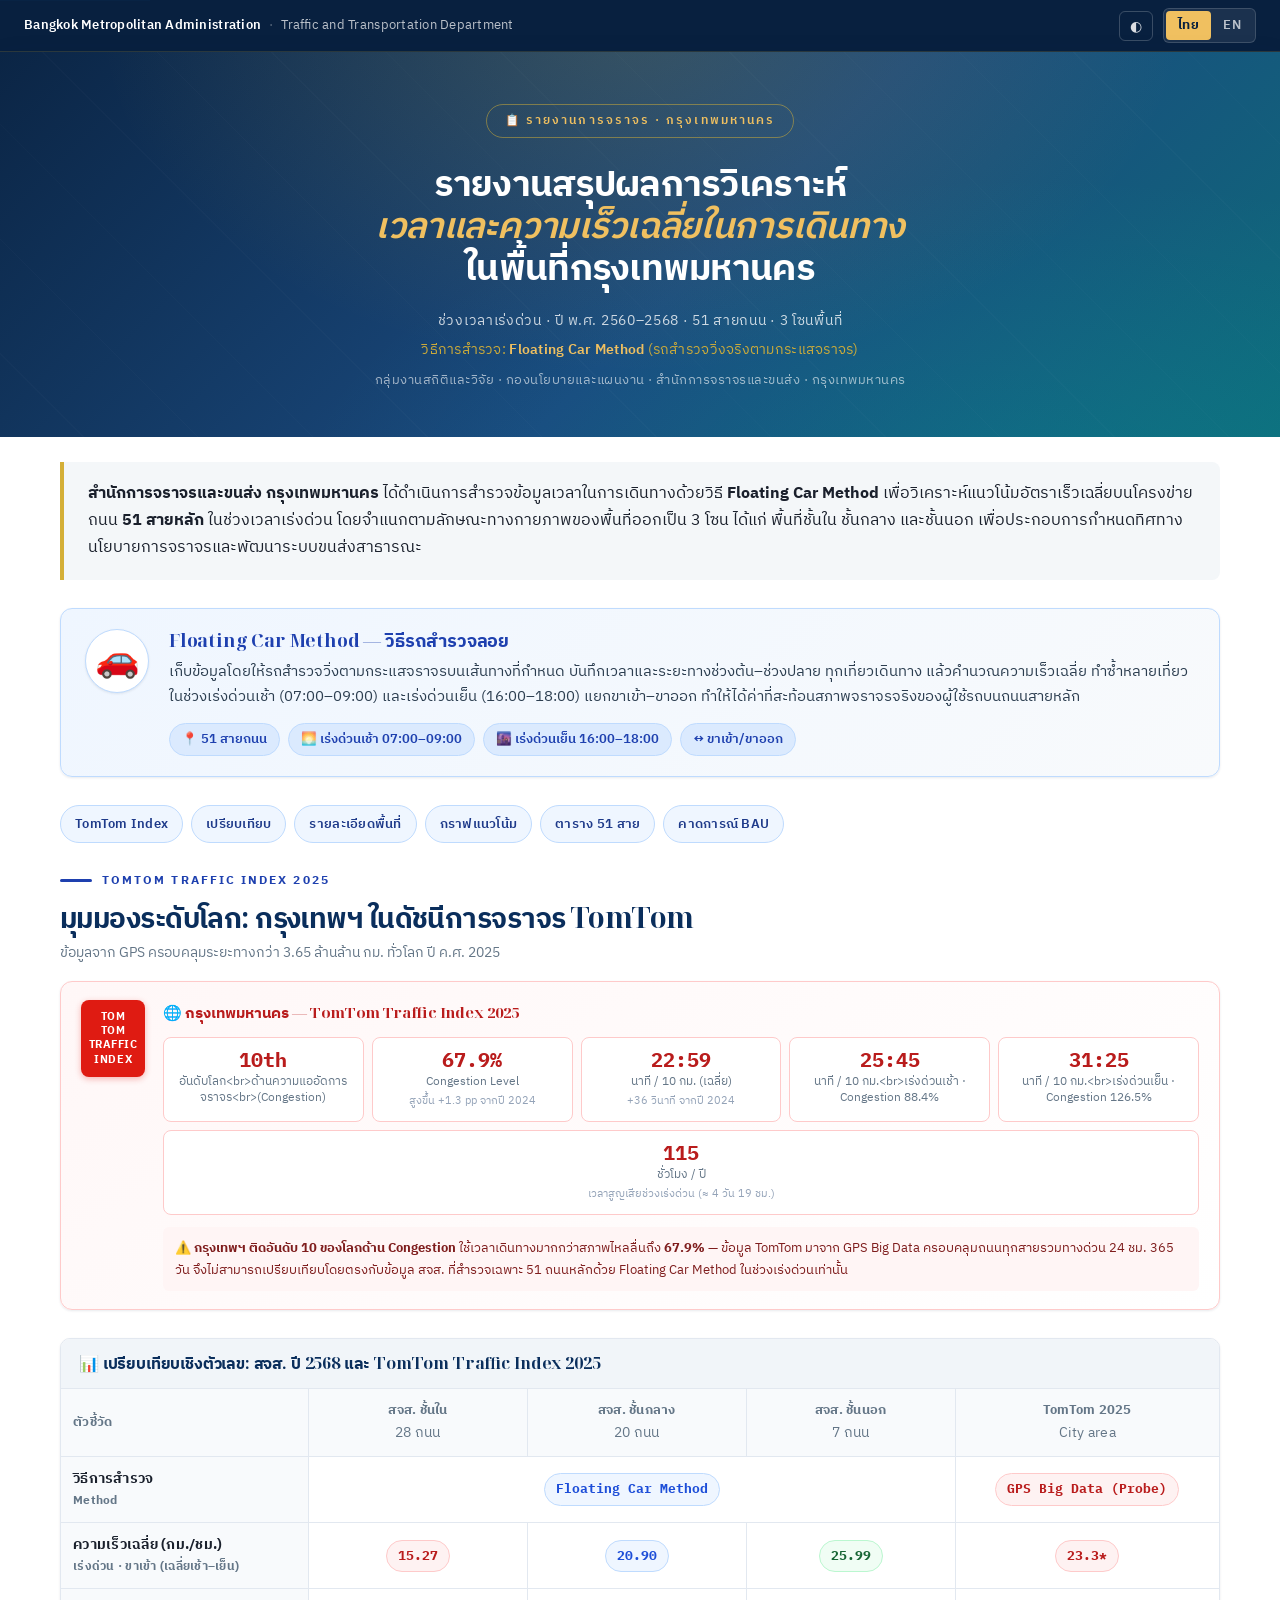
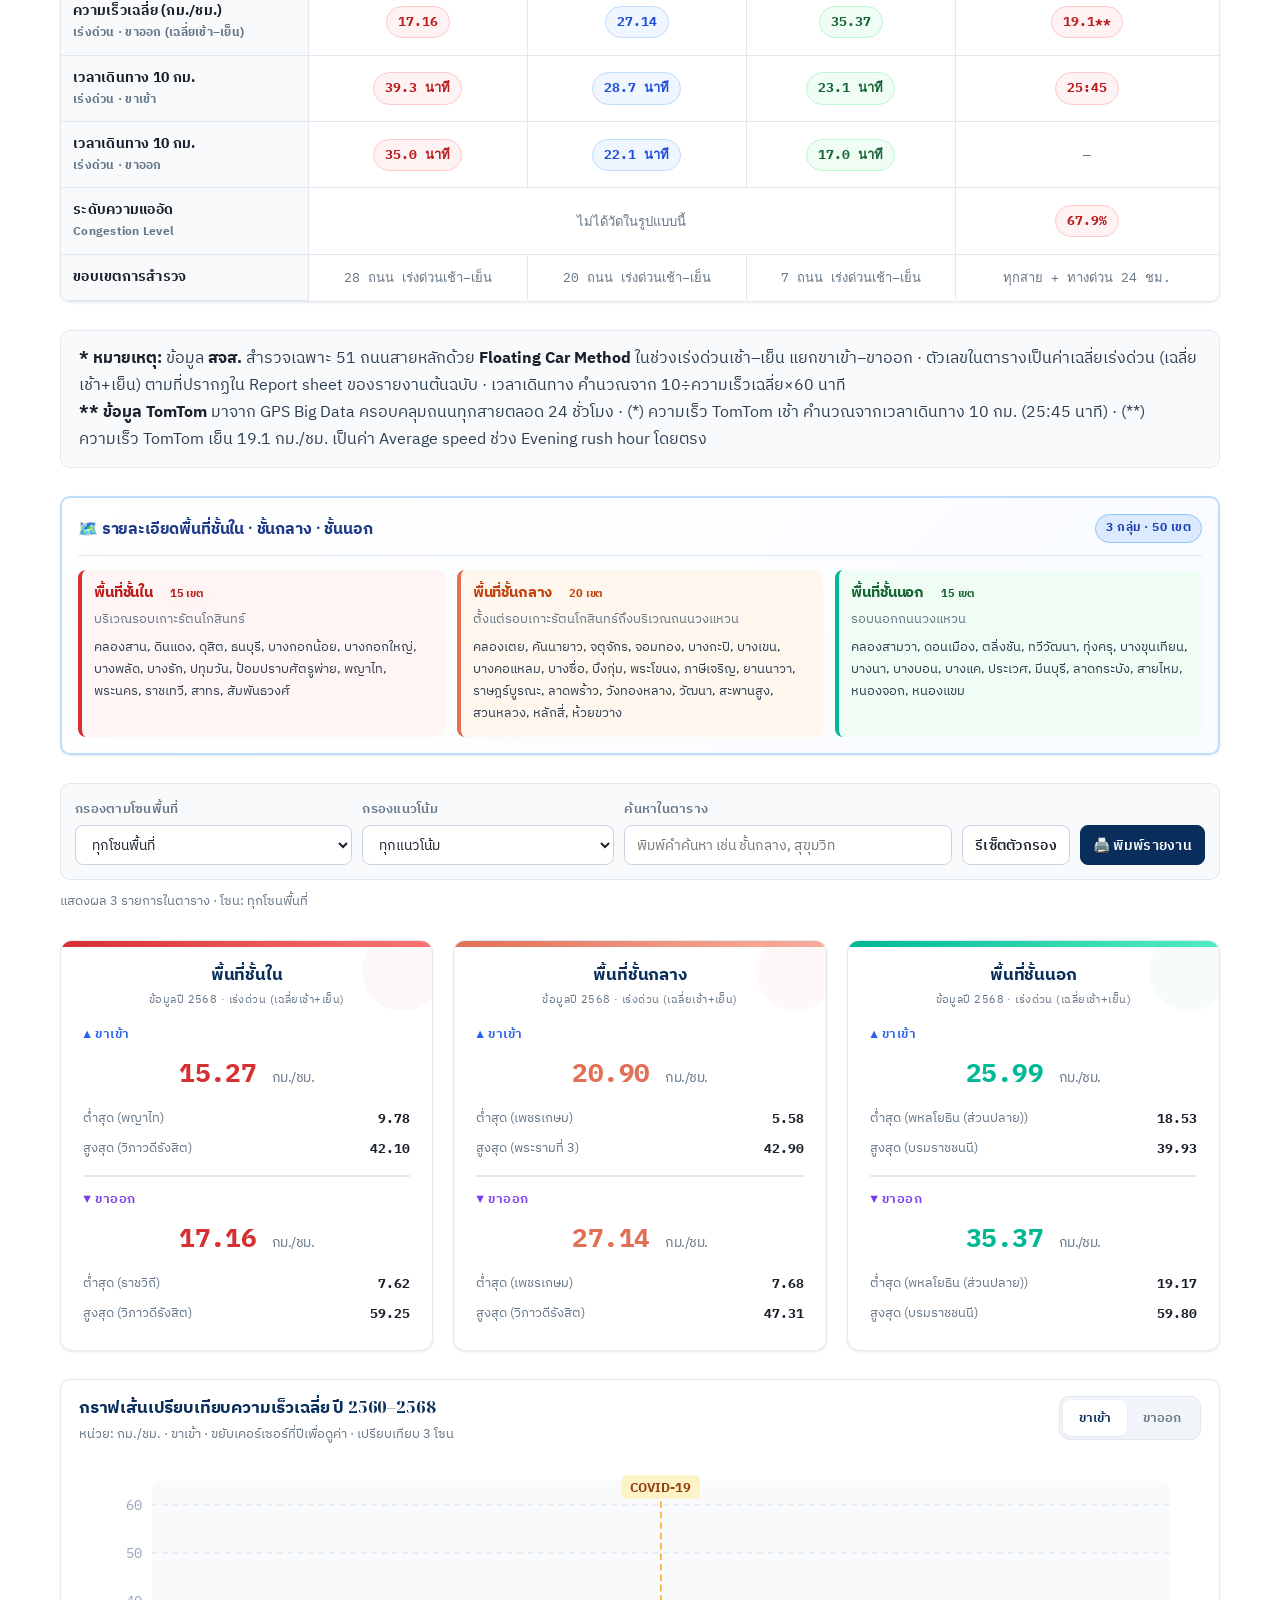
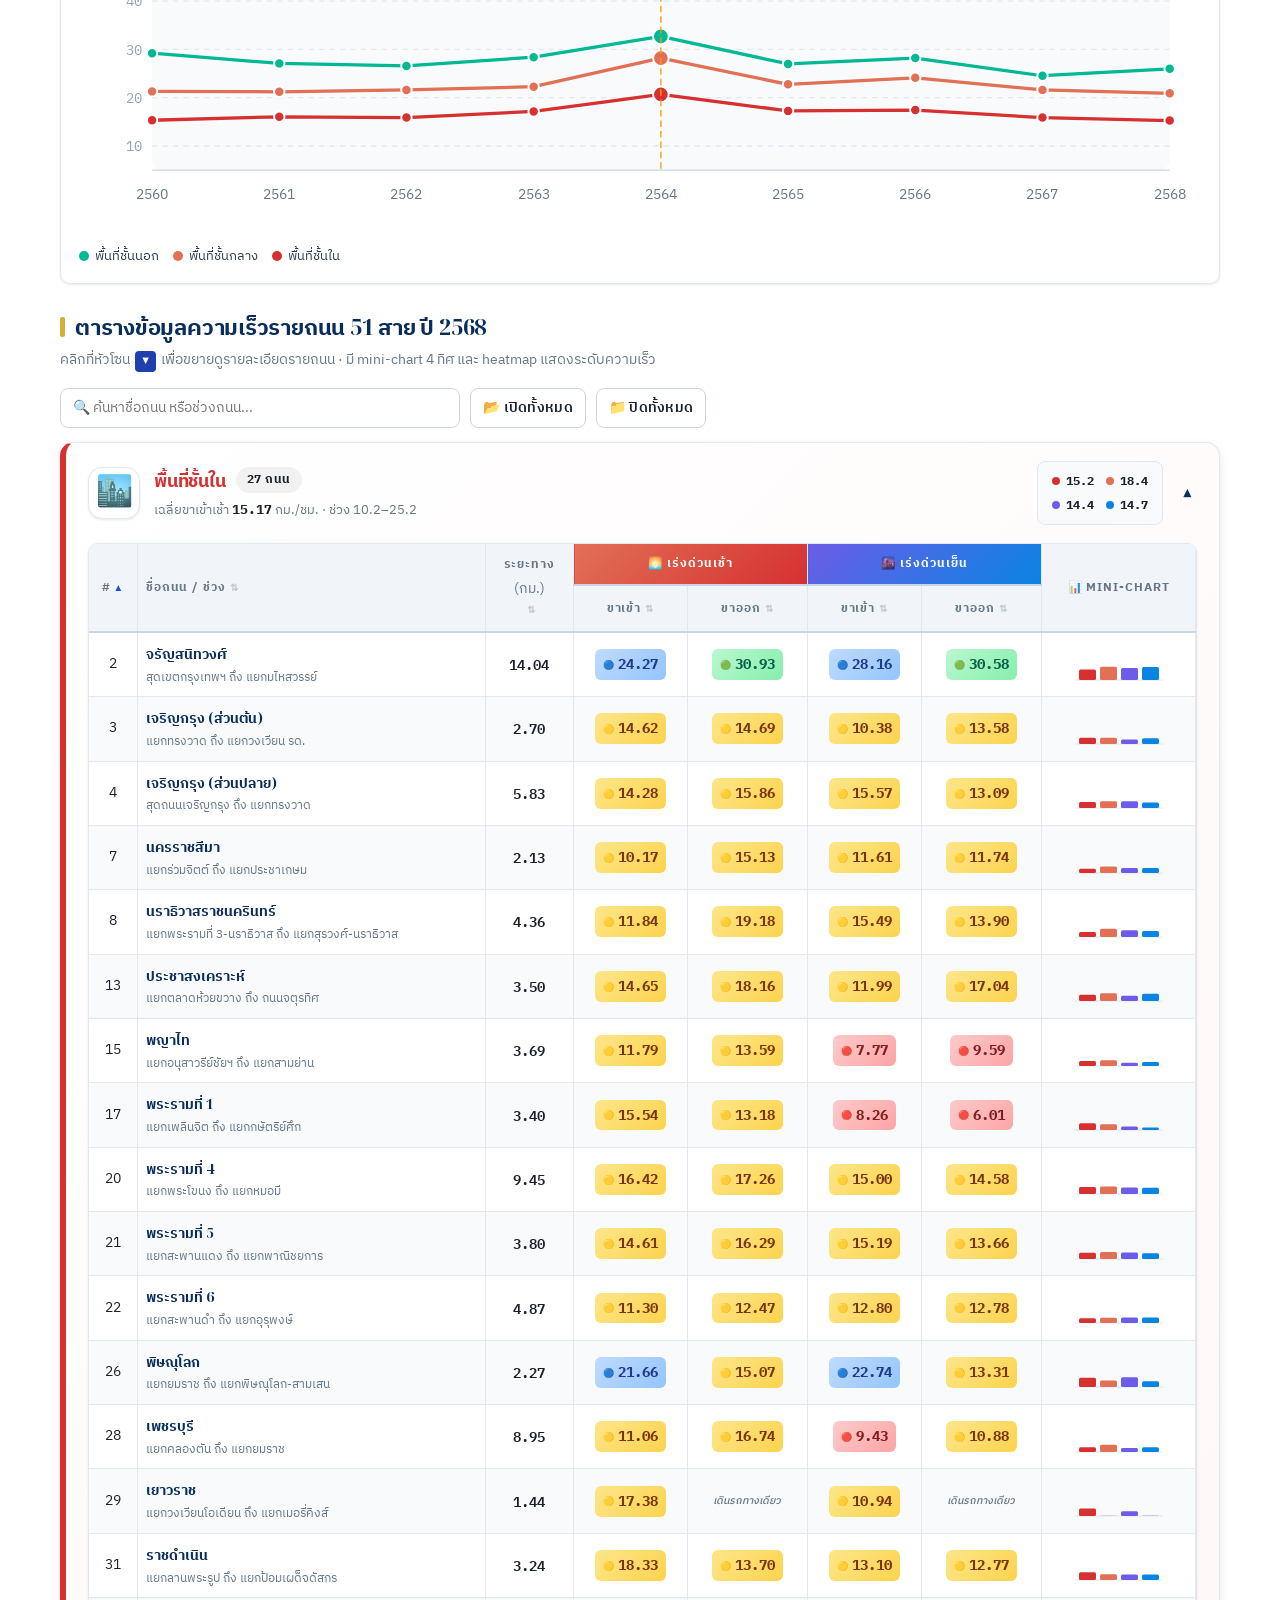
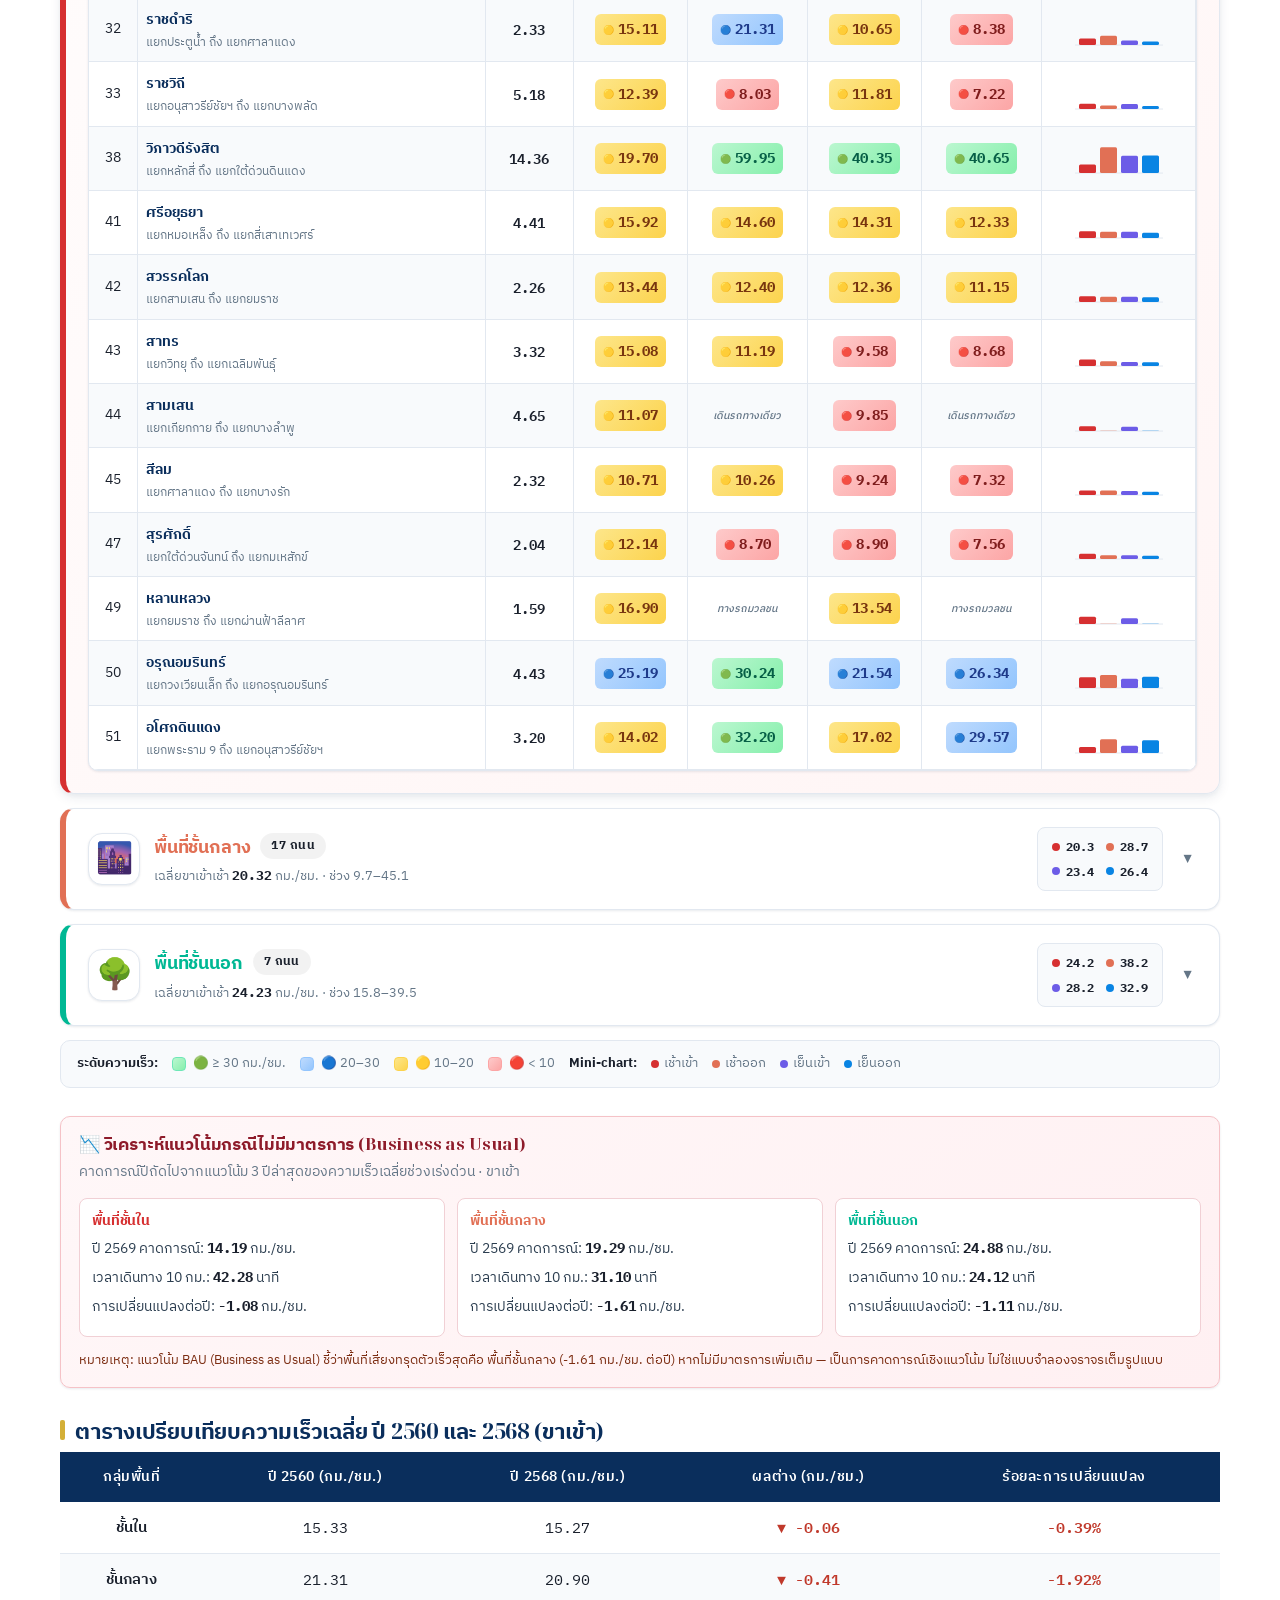
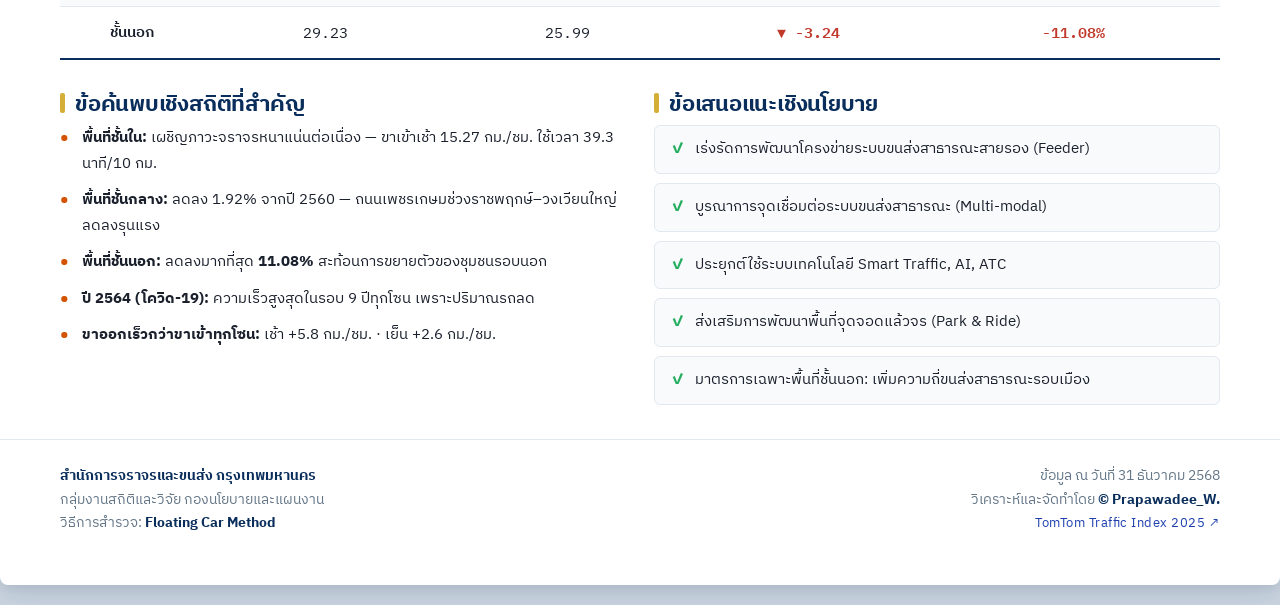
==== index.html @ 0a9192e4 "Update index.html" ====
<!DOCTYPE html>
<html lang="th" data-lang="th">
<head>
<meta charset="UTF-8">
<meta name="viewport" content="width=device-width, initial-scale=1.0, viewport-fit=cover">
<meta name="color-scheme" content="light">
<meta name="theme-color" content="#0A2E5C">

<!-- ════════════════ SEO Meta ════════════════ -->
<title>BMA Travel Time Dashboard 2017–2025 · Bangkok Floating Car Method | รายงานความเร็วเฉลี่ย กทม.</title>
<meta name="description" content="Bangkok Travel Time & Average Speed Dashboard 2017–2025 — 51 main roads, Floating Car Method survey by Traffic and Transportation Department, BMA. Compared with TomTom Traffic Index 2025.">
<meta name="keywords" content="Bangkok traffic, BMA, travel time, floating car method, TomTom Traffic Index, Bangkok Metropolitan Administration, urban transport, อัตราเร็วเฉลี่ย, สำนักการจราจรและขนส่ง, กรุงเทพมหานคร">
<meta name="author" content="Prapawadee W., Statistics and Research Group, Policy and Planning Division, Traffic and Transportation Department, Bangkok Metropolitan Administration">

<!-- Open Graph -->
<meta property="og:type" content="website">
<meta property="og:locale" content="th_TH">
<meta property="og:locale:alternate" content="en_US">
<meta property="og:title" content="Bangkok Travel Time Dashboard 2017–2025 — BMA Floating Car Survey">
<meta property="og:description" content="Annual average travel speed analysis on 51 main roads in Bangkok, surveyed by the Traffic and Transportation Department (BMA) using Floating Car Method, 2017–2025.">
<meta property="og:url" content="https://bma-statistics-pw.github.io/BMA-travel-time-dashboard-TH/">
<meta property="og:site_name" content="BMA Traffic Statistics">

<!-- Twitter Card -->
<meta name="twitter:card" content="summary_large_image">
<meta name="twitter:title" content="Bangkok Travel Time Dashboard 2017–2025">
<meta name="twitter:description" content="51 main roads · Floating Car Method · Compared with TomTom Traffic Index 2025">

<!-- Canonical & hreflang -->
<link rel="canonical" href="https://bma-statistics-pw.github.io/BMA-travel-time-dashboard-TH/">
<link rel="alternate" hreflang="th" href="https://bma-statistics-pw.github.io/BMA-travel-time-dashboard-TH/?lang=th">
<link rel="alternate" hreflang="en" href="https://bma-statistics-pw.github.io/BMA-travel-time-dashboard-TH/?lang=en">
<link rel="alternate" hreflang="x-default" href="https://bma-statistics-pw.github.io/BMA-travel-time-dashboard-TH/">

<!-- ════════════════ Fonts ════════════════ -->
<link rel="preconnect" href="https://fonts.googleapis.com">
<link rel="preconnect" href="https://fonts.gstatic.com" crossorigin>
<!-- Editorial: Noto Serif Display for headlines, IBM Plex Sans Thai for body, IBM Plex Mono for numbers -->
<link href="https://fonts.googleapis.com/css2?family=Noto+Serif+Display:ital,wght@0,400;0,600;0,700;0,800;0,900;1,400;1,700&family=IBM+Plex+Sans+Thai:wght@300;400;500;600;700&family=IBM+Plex+Mono:wght@400;500;600;700&family=Sarabun:wght@300;400;500;600;700;800&display=swap" rel="stylesheet">
<link rel="stylesheet" href="assets/styles.css">

<!-- ════════════════ Schema.org JSON-LD ════════════════ -->
<script type="application/ld+json">
{
  "@context": "https://schema.org",
  "@graph": [
    {
      "@type": "Dataset",
      "name": "Bangkok Travel Time and Average Speed Dataset (2017–2025)",
      "alternateName": "ชุดข้อมูลเวลาและอัตราเร็วเฉลี่ยในการเดินทาง กรุงเทพมหานคร 2560–2568",
      "description": "Annual average travel speed survey on 51 main roads in Bangkok, classified into inner / middle / outer urban zones, during morning (07:00–09:00) and evening (16:00–18:00) rush hours, inbound and outbound. Surveyed by Floating Car Method.",
      "url": "https://bma-statistics-pw.github.io/BMA-travel-time-dashboard-TH/",
      "keywords": "traffic, travel time, average speed, Floating Car Method, Bangkok, urban transport",
      "creator": {
        "@type": "GovernmentOrganization",
        "name": "Traffic and Transportation Department, Bangkok Metropolitan Administration",
        "alternateName": "สำนักการจราจรและขนส่ง กรุงเทพมหานคร",
        "department": {
          "@type": "Organization",
          "name": "Statistics and Research Group, Policy and Planning Division"
        }
      },
      "spatialCoverage": {
        "@type": "Place",
        "name": "Bangkok, Thailand",
        "geo": { "@type": "GeoCoordinates", "latitude": 13.7563, "longitude": 100.5018 }
      },
      "temporalCoverage": "2017/2025",
      "variableMeasured": [
        { "@type": "PropertyValue", "name": "Average speed", "unitText": "km/h" },
        { "@type": "PropertyValue", "name": "Travel time", "unitText": "min/10 km" }
      ],
      "measurementTechnique": "Floating Car Method",
      "license": "https://creativecommons.org/licenses/by/4.0/"
    },
    {
      "@type": "WebSite",
      "name": "BMA Travel Time Dashboard",
      "url": "https://bma-statistics-pw.github.io/BMA-travel-time-dashboard-TH/",
      "inLanguage": ["th-TH", "en-US"],
      "publisher": {
        "@type": "GovernmentOrganization",
        "name": "Bangkok Metropolitan Administration"
      }
    }
  ]
}
</script>
</head>
<body>

<!-- Skip link for keyboard / screen readers -->
<a href="#main" class="skip-link" data-i18n="skip">ข้ามไปยังเนื้อหาหลัก</a>

<!-- ════════════════ Top utility bar ════════════════ -->
<div class="utility-bar" role="banner">
  <div class="utility-inner">
    <div class="utility-left">
      <span class="util-org" data-i18n="utilOrg">Bangkok Metropolitan Administration</span>
      <span class="util-sep">·</span>
      <span class="util-dept" data-i18n="utilDept">Traffic and Transportation Department</span>
    </div>
    <div class="utility-right">
      <button id="themeToggle" class="util-btn" type="button" aria-label="Toggle dark mode" title="สลับโหมด">
        <span class="theme-icon">◐</span>
      </button>
      <div class="lang-toggle" role="group" aria-label="Language switcher">
        <button class="lang-btn active" data-lang="th" type="button" aria-pressed="true">ไทย</button>
        <button class="lang-btn" data-lang="en" type="button" aria-pressed="false">EN</button>
      </div>
    </div>
  </div>
</div>

<div class="a4-canvas">

<!-- ════════════════ HERO HEADER ════════════════ -->
<header class="report-hero" role="banner">
  <div class="hero-eyebrow" data-i18n="heroEyebrow">📋 รายงานการจราจร · กรุงเทพมหานคร</div>
  <h1 class="hero-title">
    <span class="hero-line-1" data-i18n="heroTitle1">รายงานสรุปผลการวิเคราะห์</span>
    <span class="hero-line-2 hl" data-i18n="heroTitle2">เวลาและความเร็วเฉลี่ยในการเดินทาง</span>
    <span class="hero-line-3" data-i18n="heroTitle3">ในพื้นที่กรุงเทพมหานคร</span>
  </h1>
  <p class="hero-meta" data-i18n="heroMeta">ช่วงเวลาเร่งด่วน · ปี พ.ศ. 2560–2568 · 51 สายถนน · 3 โซนพื้นที่</p>
  <p class="hero-method" data-i18n-html="heroMethod">วิธีการสำรวจ: <strong>Floating Car Method</strong> (รถสำรวจวิ่งจริงตามกระแสจราจร)</p>
  <p class="hero-org" data-i18n="heroOrg">กลุ่มงานสถิติและวิจัย · กองนโยบายและแผนงาน · สำนักการจราจรและขนส่ง · กรุงเทพมหานคร</p>
</header>

<main id="main" class="a4-body" tabindex="-1">

<!-- ════════════════ INTRO ════════════════ -->
<section class="intro-box reveal" aria-labelledby="introHead">
  <h2 id="introHead" class="sr-only" data-i18n="introHead">บทนำ</h2>
  <p data-i18n-html="introText"><strong>สำนักการจราจรและขนส่ง กรุงเทพมหานคร</strong> ได้ดำเนินการสำรวจข้อมูลเวลาในการเดินทางด้วยวิธี <strong>Floating Car Method</strong>
  เพื่อวิเคราะห์แนวโน้มอัตราเร็วเฉลี่ยบนโครงข่ายถนน <strong>51 สายหลัก</strong> ในช่วงเวลาเร่งด่วน
  โดยจำแนกตามลักษณะทางกายภาพของพื้นที่ออกเป็น 3 โซน ได้แก่ พื้นที่ชั้นใน ชั้นกลาง และชั้นนอก
  เพื่อประกอบการกำหนดทิศทางนโยบายการจราจรและพัฒนาระบบขนส่งสาธารณะ</p>
</section>

<!-- ════════════════ Method Card ════════════════ -->
<section class="method-card reveal" aria-labelledby="methodHead">
  <div class="method-icon" aria-hidden="true">🚗</div>
  <div class="method-body">
    <h2 id="methodHead" class="method-title" data-i18n="methodTitle">Floating Car Method</h2>
    <p class="method-desc" data-i18n="methodDesc">สำรวจข้อมูลโดยให้รถสำรวจวิ่งตามกระแสจราจรบนเส้นทางที่กำหนด บันทึกเวลาและระยะทางช่วงต้น–ช่วงปลาย ทุกเที่ยวเดินทาง แล้วคำนวณอัตราเร็วเฉลี่ยในการเดินทาง ในช่วงเร่งด่วนเช้า (07:00–09:00) และเร่งด่วนเย็น (16:00–18:00) แยกขาเข้า–ขาออก ทำให้ได้ค่าที่สะท้อนสภาพจราจรจริงของผู้ใช้รถบนถนนสายหลัก</p>
    <div class="method-meta">
      <span class="method-pill" data-i18n="mp1">📍 51 สายถนน</span>
      <span class="method-pill" data-i18n="mp2">🌅 เร่งด่วนเช้า 07:00–09:00</span>
      <span class="method-pill" data-i18n="mp3">🌆 เร่งด่วนเย็น 16:00–18:00</span>
      <span class="method-pill" data-i18n="mp4">↔️ ขาเข้า/ขาออก</span>
    </div>
  </div>
</section>

<!-- ════════════════ Quick Nav ════════════════ -->
<nav class="std-nav" aria-label="Section quick links">
  <a href="#tomtom-index" data-i18n="navTomtom">TomTom Index</a>
  <a href="#compare-sjs-tomtom" data-i18n="navCompare">เปรียบเทียบ</a>
  <a href="#zone-details-card" data-i18n="navZones">รายละเอียดพื้นที่</a>
  <a href="#trend-line" data-i18n="navTrend">กราฟแนวโน้ม</a>
  <a href="#road-table-section" data-i18n="navTable">ตาราง 51 สาย</a>
  <a href="#scenario-bau" data-i18n="navBau">คาดการณ์ BAU</a>
</nav>

<!-- ════════════════ TomTom ════════════════ -->
<section id="tomtom-index" class="tomtom-section reveal" aria-labelledby="tomtomHead">
  <div class="section-eyebrow" data-i18n="tomtomEyebrow">TomTom Traffic Index 2025</div>
  <h2 class="section-heading" id="tomtomHead" data-i18n="tomtomHeading">มุมมองระดับโลก: กรุงเทพฯ ในดัชนีการจราจร TomTom</h2>
  <p class="section-sub" data-i18n="tomtomSub">ข้อมูลจาก GPS ครอบคลุมระยะทางกว่า 3.65 ล้านล้าน กม. ทั่วโลก ปี ค.ศ. 2025</p>
  <div class="tomtom-card">
    <div class="tomtom-brand" aria-hidden="true">TOM<br>TOM<br><span style="letter-spacing:0.04em">TRAFFIC</span><br>INDEX</div>
    <div class="tomtom-body">
      <div class="tomtom-city" data-i18n="tomtomCity">🌐 กรุงเทพมหานคร — TomTom Traffic Index 2025</div>
      <div class="tomtom-stats-grid">
        <div class="tomtom-stat"><div class="tomtom-value">10th</div><div class="tomtom-label" data-i18n="tt1l">อันดับโลก<br>ด้านความแออัดการจราจร<br>(Congestion)</div></div>
        <div class="tomtom-stat"><div class="tomtom-value">67.9%</div><div class="tomtom-label" data-i18n="tt2l">Congestion Level</div><div class="tomtom-sub-label" data-i18n="tt2s">สูงขึ้น +1.3 pp จากปี 2024</div></div>
        <div class="tomtom-stat"><div class="tomtom-value">22:59</div><div class="tomtom-label" data-i18n="tt3l">นาที / 10 กม. (เฉลี่ย)</div><div class="tomtom-sub-label" data-i18n="tt3s">+36 วินาที จากปี 2024</div></div>
        <div class="tomtom-stat"><div class="tomtom-value">25:45</div><div class="tomtom-label" data-i18n="tt4l">นาที / 10 กม.<br>เร่งด่วนเช้า · Congestion 88.4%</div></div>
        <div class="tomtom-stat"><div class="tomtom-value">31:25</div><div class="tomtom-label" data-i18n="tt5l">นาที / 10 กม.<br>เร่งด่วนเย็น · Congestion 126.5%</div></div>
      </div>
      <div class="tomtom-stats-row2">
        <div class="tomtom-stat"><div class="tomtom-value">115</div><div class="tomtom-label" data-i18n="tt6l">ชั่วโมง / ปี</div><div class="tomtom-sub-label" data-i18n="tt6s">เวลาสูญเสียช่วงเร่งด่วน (≈ 4 วัน 19 ชม.)</div></div>
      </div>
      <p class="tomtom-note" data-i18n-html="tomtomNote">⚠️ <strong>กรุงเทพฯ ติดอันดับ 10 ของโลกด้าน Congestion</strong> ใช้เวลาเดินทางมากกว่าสภาพไหลลื่นถึง <strong>67.9%</strong> — ข้อมูล TomTom มาจาก GPS Big Data ครอบคลุมถนนทุกสายรวมทางด่วน 24 ชม. 365 วัน จึงไม่สามารถเปรียบเทียบโดยตรงกับข้อมูล สจส. ที่สำรวจเฉพาะ 51 ถนนหลักด้วย Floating Car Method ในช่วงเร่งด่วนเท่านั้น</p>
    </div>
  </div>
</section>

<!-- ════════════════ Comparison Table ════════════════ -->
<section id="compare-sjs-tomtom" class="compare-card reveal" aria-labelledby="cmpHead">
  <h2 class="compare-title" id="cmpHead" data-i18n="cmpTitle">📊 เปรียบเทียบเชิงตัวเลข: สจส. ปี 2568 และ TomTom Traffic Index 2025</h2>
  <div class="ctable-wrap">
  <table class="compare-table">
    <caption class="sr-only" data-i18n="cmpCaption">เปรียบเทียบตัวเลขระหว่าง สจส. และ TomTom Traffic Index 2025</caption>
    <thead>
      <tr>
        <th scope="col" data-i18n="cmpThIndicator">ตัวชี้วัด</th>
        <th scope="col" data-i18n-html="cmpThInner">สจส. ชั้นใน<br><small>28 ถนน</small></th>
        <th scope="col" data-i18n-html="cmpThMiddle">สจส. ชั้นกลาง<br><small>20 ถนน</small></th>
        <th scope="col" data-i18n-html="cmpThOuter">สจส. ชั้นนอก<br><small>7 ถนน</small></th>
        <th scope="col" data-i18n-html="cmpThTomTom">TomTom 2025<br><small>City area</small></th>
      </tr>
    </thead>
    <tbody>
      <tr>
        <th scope="row"><div class="row-label" data-i18n="rMethod">วิธีการสำรวจ</div><div class="row-sub">Method</div></th>
        <td colspan="3"><span class="chip cb">Floating Car Method</span></td>
        <td><span class="chip cr">GPS Big Data (Probe)</span></td>
      </tr>
      <tr>
        <th scope="row"><div class="row-label" data-i18n="rSpeedIn">ความเร็วเฉลี่ย (กม./ชม.)</div><div class="row-sub" data-i18n="rSpeedInSub">เร่งด่วน · ขาเข้า (เฉลี่ยเช้า–เย็น)</div></th>
        <td><span class="chip cr">15.27</span></td><td><span class="chip cb">20.90</span></td>
        <td><span class="chip cg">25.99</span></td><td><span class="chip cr">23.3*</span></td>
      </tr>
      <tr>
        <th scope="row"><div class="row-label" data-i18n="rSpeedOut">ความเร็วเฉลี่ย (กม./ชม.)</div><div class="row-sub" data-i18n="rSpeedOutSub">เร่งด่วน · ขาออก (เฉลี่ยเช้า–เย็น)</div></th>
        <td><span class="chip cr">17.16</span></td><td><span class="chip cb">27.14</span></td>
        <td><span class="chip cg">35.37</span></td><td><span class="chip cr">19.1**</span></td>
      </tr>
      <tr>
        <th scope="row"><div class="row-label" data-i18n="rTtIn">เวลาเดินทาง 10 กม.</div><div class="row-sub" data-i18n="rTtInSub">เร่งด่วน · ขาเข้า</div></th>
        <td><span class="chip cr"><span data-i18n="m393">39.3 นาที</span></span></td>
        <td><span class="chip cb"><span data-i18n="m287">28.7 นาที</span></span></td>
        <td><span class="chip cg"><span data-i18n="m231">23.1 นาที</span></span></td>
        <td><span class="chip cr">25:45</span></td>
      </tr>
      <tr>
        <th scope="row"><div class="row-label" data-i18n="rTtOut">เวลาเดินทาง 10 กม.</div><div class="row-sub" data-i18n="rTtOutSub">เร่งด่วน · ขาออก</div></th>
        <td><span class="chip cr"><span data-i18n="m350">35.0 นาที</span></span></td>
        <td><span class="chip cb"><span data-i18n="m221">22.1 นาที</span></span></td>
        <td><span class="chip cg"><span data-i18n="m170">17.0 นาที</span></span></td>
        <td><span class="cn">—</span>
      </tr>
      <tr>
        <th scope="row"><div class="row-label" data-i18n="rCongestion">ระดับความแออัด</div><div class="row-sub">Congestion Level</div></th>
        <td colspan="3"><span class="cn" data-i18n="rCongestionNa">ไม่ได้วัดในรูปแบบนี้</span></td>
        <td><span class="chip cr">67.9%</span></td>
      </tr>
      <tr>
        <th scope="row"><div class="row-label" data-i18n="rScope">ขอบเขตการสำรวจ</div></th>
        <td><span class="cn" data-i18n="rScope1">28 ถนน เร่งด่วนเช้า–เย็น</span></td>
        <td><span class="cn" data-i18n="rScope2">20 ถนน เร่งด่วนเช้า–เย็น</span></td>
        <td><span class="cn" data-i18n="rScope3">7 ถนน เร่งด่วนเช้า–เย็น</span></td>
        <td><span class="cn" data-i18n="rScope4">ทุกสาย + ทางด่วน 24 ชม.</span></td>
      </tr>
    </tbody>
  </table>
  </div>
</section>

<aside class="source-note reveal" aria-labelledby="srcHead">
  <h2 id="srcHead" class="sr-only">Source Notes</h2>
  <p data-i18n-html="sourceNote"><strong>* หมายเหตุ:</strong> ข้อมูล <strong>สจส.</strong> สำรวจเฉพาะ 51 ถนนสายหลักด้วย <strong>Floating Car Method</strong> ในช่วงเร่งด่วนเช้า–เย็น แยกขาเข้า–ขาออก · ตัวเลขในตารางเป็นค่าเฉลี่ยเร่งด่วน (เฉลี่ยเช้า+เย็น) ตามที่ปรากฏใน Report sheet ของรายงานต้นฉบับ · เวลาเดินทาง คำนวณจาก 10÷ความเร็วเฉลี่ย×60 นาที<br><strong>** ข้อมูล TomTom</strong> มาจาก GPS Big Data ครอบคลุมถนนทุกสายตลอด 24 ชั่วโมง · (*) ความเร็ว TomTom เช้า คำนวณจากเวลาเดินทาง 10 กม. (25:45 นาที) · (**) ความเร็ว TomTom เย็น 19.1 กม./ชม. เป็นค่า Average speed ช่วง Evening rush hour โดยตรง</p>
</aside>

<!-- ════════════════ Zone-district details ════════════════ -->
<section id="zone-details-card" class="zone-district-card reveal" aria-labelledby="zdHead">
  <div class="zone-district-header">
    <h2 id="zdHead" data-i18n="zdHeader">🗺️ รายละเอียดพื้นที่ชั้นใน · ชั้นกลาง · ชั้นนอก</h2>
    <span class="zd-badge" data-i18n="zdBadge">3 กลุ่ม · 50 เขต</span>
  </div>
  <div class="zone-district-grid">
    <div class="zd-item inner">
      <h3 class="zd-title inner" data-i18n-html="zdInnerTitle">พื้นที่ชั้นใน <span class="zd-count inner">15 เขต</span></h3>
      <p class="zd-desc" data-i18n="zdInnerDesc">บริเวณรอบเกาะรัตนโกสินทร์</p>
      <p class="zd-districts" data-i18n="zdInnerList">คลองสาน, ดินแดง, ดุสิต, ธนบุรี, บางกอกน้อย, บางกอกใหญ่, บางพลัด, บางรัก, ปทุมวัน, ป้อมปราบศัตรูพ่าย, พญาไท, พระนคร, ราชเทวี, สาทร, สัมพันธวงศ์</p>
    </div>
    <div class="zd-item middle">
      <h3 class="zd-title middle" data-i18n-html="zdMidTitle">พื้นที่ชั้นกลาง <span class="zd-count middle">20 เขต</span></h3>
      <p class="zd-desc" data-i18n="zdMidDesc">ตั้งแต่รอบเกาะรัตนโกสินทร์ถึงบริเวณถนนวงแหวน</p>
      <p class="zd-districts" data-i18n="zdMidList">คลองเตย, คันนายาว, จตุจักร, จอมทอง, บางกะปิ, บางเขน, บางคอแหลม, บางซื่อ, บึงกุ่ม, พระโขนง, ภาษีเจริญ, ยานนาวา, ราษฎร์บูรณะ, ลาดพร้าว, วังทองหลาง, วัฒนา, สะพานสูง, สวนหลวง, หลักสี่, ห้วยขวาง</p>
    </div>
    <div class="zd-item outer">
      <h3 class="zd-title outer" data-i18n-html="zdOutTitle">พื้นที่ชั้นนอก <span class="zd-count outer">15 เขต</span></h3>
      <p class="zd-desc" data-i18n="zdOutDesc">รอบนอกถนนวงแหวน</p>
      <p class="zd-districts" data-i18n="zdOutList">คลองสามวา, ดอนเมือง, ตลิ่งชัน, ทวีวัฒนา, ทุ่งครุ, บางขุนเทียน, บางนา, บางบอน, บางแค, ประเวศ, มีนบุรี, ลาดกระบัง, สายไหม, หนองจอก, หนองแขม</p>
    </div>
  </div>
</section>

<!-- ════════════════ Control Panel ════════════════ -->
<section aria-labelledby="ctrlHead" class="reveal">
  <h2 id="ctrlHead" class="sr-only" data-i18n="ctrlHead">Interactive controls</h2>
  <div class="control-panel">
    <div class="control-group">
      <label class="control-label" for="zoneFilter" data-i18n="ctrlZone">กรองตามโซนพื้นที่</label>
      <select id="zoneFilter" class="control-select">
        <option value="all" data-i18n="optAllZones">ทุกโซนพื้นที่</option>
        <option value="inner" data-i18n="optInner">พื้นที่ชั้นใน</option>
        <option value="middle" data-i18n="optMiddle">พื้นที่ชั้นกลาง</option>
        <option value="outer" data-i18n="optOuter">พื้นที่ชั้นนอก</option>
      </select>
    </div>
    <div class="control-group">
      <label class="control-label" for="trendFilter" data-i18n="ctrlTrend">กรองแนวโน้ม</label>
      <select id="trendFilter" class="control-select">
        <option value="all" data-i18n="optAllTrend">ทุกแนวโน้ม</option>
        <option value="down" data-i18n="optTrendDown">เฉพาะแนวโน้มลดลง</option>
      </select>
    </div>
    <div class="control-group">
      <label class="control-label" for="tableSearch" data-i18n="ctrlSearch">ค้นหาในตาราง</label>
      <input id="tableSearch" class="control-input" type="search" data-i18n-attr="placeholder:ctrlSearchPh" placeholder="พิมพ์คำค้นหา เช่น ชั้นกลาง, สุขุมวิท">
    </div>
    <button id="resetFilters" class="control-btn" type="button" data-i18n="ctrlReset">รีเซ็ตตัวกรอง</button>
    <button id="printReport" class="control-btn primary" type="button" data-i18n="ctrlPrint">🖨️ พิมพ์รายงาน</button>
  </div>
  <div id="filterStatus" class="filter-status" aria-live="polite" data-i18n="filterStatus">กำลังแสดงข้อมูลทั้งหมด</div>
</section>

<!-- ════════════════ KPI Cards ════════════════ -->
<section class="cards-grid" aria-label="Zone speed summary 2025">
  <article class="data-card card-inner reveal" data-zone="inner">
    <h3 class="card-title" data-i18n="cardTitleInner">พื้นที่ชั้นใน</h3>
    <div class="card-year-badge" data-i18n="cardYearBadge">ข้อมูลปี 2568 · เร่งด่วน (เฉลี่ยเช้า+เย็น)</div>
    <div class="card-direction-section">
      <div class="card-direction-label card-dir-in" data-i18n="dirIn">▲ ขาเข้า</div>
      <div class="card-value">
        <span class="kpi-speed" data-zone="inner" data-direction="in">15.27</span>
        <span class="card-unit" data-i18n="unitKmh">กม./ชม.</span>
      </div>
      <div class="card-stats"><span data-extreme-label="min" data-zone="inner" data-direction="in">ต่ำสุด (พญาไท)</span> <span data-extreme-speed="min" data-zone="inner" data-direction="in">9.78</span></div>
      <div class="card-stats"><span data-extreme-label="max" data-zone="inner" data-direction="in">สูงสุด (วิภาวดีรังสิต)</span> <span data-extreme-speed="max" data-zone="inner" data-direction="in">42.10</span></div>
    </div>
    <hr class="card-divider">
    <div class="card-direction-section">
      <div class="card-direction-label card-dir-out" data-i18n="dirOut">▼ ขาออก</div>
      <div class="card-value">
        <span class="kpi-speed" data-zone="inner" data-direction="out">17.16</span>
        <span class="card-unit" data-i18n="unitKmh">กม./ชม.</span>
      </div>
      <div class="card-stats"><span data-extreme-label="min" data-zone="inner" data-direction="out">ต่ำสุด (ราชวิถี)</span> <span data-extreme-speed="min" data-zone="inner" data-direction="out">7.62</span></div>
      <div class="card-stats"><span data-extreme-label="max" data-zone="inner" data-direction="out">สูงสุด (วิภาวดีรังสิต)</span> <span data-extreme-speed="max" data-zone="inner" data-direction="out">59.25</span></div>
    </div>
  </article>

  <article class="data-card card-middle reveal" data-zone="middle">
    <h3 class="card-title" data-i18n="cardTitleMiddle">พื้นที่ชั้นกลาง</h3>
    <div class="card-year-badge" data-i18n="cardYearBadge">ข้อมูลปี 2568 · เร่งด่วน (เฉลี่ยเช้า+เย็น)</div>
    <div class="card-direction-section">
      <div class="card-direction-label card-dir-in" data-i18n="dirIn">▲ ขาเข้า</div>
      <div class="card-value">
        <span class="kpi-speed" data-zone="middle" data-direction="in">20.90</span>
        <span class="card-unit" data-i18n="unitKmh">กม./ชม.</span>
      </div>
      <div class="card-stats"><span data-extreme-label="min" data-zone="middle" data-direction="in">ต่ำสุด (เพชรเกษม)</span> <span data-extreme-speed="min" data-zone="middle" data-direction="in">5.58</span></div>
      <div class="card-stats"><span data-extreme-label="max" data-zone="middle" data-direction="in">สูงสุด (พระรามที่ 3)</span> <span data-extreme-speed="max" data-zone="middle" data-direction="in">42.90</span></div>
    </div>
    <hr class="card-divider">
    <div class="card-direction-section">
      <div class="card-direction-label card-dir-out" data-i18n="dirOut">▼ ขาออก</div>
      <div class="card-value">
        <span class="kpi-speed" data-zone="middle" data-direction="out">27.14</span>
        <span class="card-unit" data-i18n="unitKmh">กม./ชม.</span>
      </div>
      <div class="card-stats"><span data-extreme-label="min" data-zone="middle" data-direction="out">ต่ำสุด (เพชรเกษม)</span> <span data-extreme-speed="min" data-zone="middle" data-direction="out">7.68</span></div>
      <div class="card-stats"><span data-extreme-label="max" data-zone="middle" data-direction="out">สูงสุด (วิภาวดีรังสิต)</span> <span data-extreme-speed="max" data-zone="middle" data-direction="out">47.31</span></div>
    </div>
  </article>

  <article class="data-card card-outer reveal" data-zone="outer">
    <h3 class="card-title" data-i18n="cardTitleOuter">พื้นที่ชั้นนอก</h3>
    <div class="card-year-badge" data-i18n="cardYearBadge">ข้อมูลปี 2568 · เร่งด่วน (เฉลี่ยเช้า+เย็น)</div>
    <div class="card-direction-section">
      <div class="card-direction-label card-dir-in" data-i18n="dirIn">▲ ขาเข้า</div>
      <div class="card-value">
        <span class="kpi-speed" data-zone="outer" data-direction="in">25.99</span>
        <span class="card-unit" data-i18n="unitKmh">กม./ชม.</span>
      </div>
      <div class="card-stats"><span data-extreme-label="min" data-zone="outer" data-direction="in">ต่ำสุด (พหลโยธิน ส่วนปลาย)</span> <span data-extreme-speed="min" data-zone="outer" data-direction="in">18.53</span></div>
      <div class="card-stats"><span data-extreme-label="max" data-zone="outer" data-direction="in">สูงสุด (บรมราชชนนี)</span> <span data-extreme-speed="max" data-zone="outer" data-direction="in">39.93</span></div>
    </div>
    <hr class="card-divider">
    <div class="card-direction-section">
      <div class="card-direction-label card-dir-out" data-i18n="dirOut">▼ ขาออก</div>
      <div class="card-value">
        <span class="kpi-speed" data-zone="outer" data-direction="out">35.37</span>
        <span class="card-unit" data-i18n="unitKmh">กม./ชม.</span>
      </div>
      <div class="card-stats"><span data-extreme-label="min" data-zone="outer" data-direction="out">ต่ำสุด (พหลโยธิน ส่วนปลาย)</span> <span data-extreme-speed="min" data-zone="outer" data-direction="out">19.17</span></div>
      <div class="card-stats"><span data-extreme-label="max" data-zone="outer" data-direction="out">สูงสุด (บรมราชชนนี)</span> <span data-extreme-speed="max" data-zone="outer" data-direction="out">59.80</span></div>
    </div>
  </article>
</section>

<!-- ════════════════ Trend Line Chart ════════════════ -->
<section id="trend-line" class="line-card reveal" aria-labelledby="trendHead">
  <div class="line-toolbar">
    <div>
      <h2 class="line-title" id="trendHead" data-i18n="trendTitle">กราฟเส้นเปรียบเทียบความเร็วเฉลี่ย ปี 2560–2568</h2>
      <p class="line-sub" data-i18n="trendSub">หน่วย: กม./ชม. · ขาเข้า · ขยับเคอร์เซอร์ที่ปีเพื่อดูค่า · เปรียบเทียบ 3 โซน</p>
    </div>
    <div class="dir-toggle" role="group" aria-label="Direction toggle">
      <button class="dir-btn active" data-dir="in" type="button" aria-pressed="true" data-i18n="dirInShort">ขาเข้า</button>
      <button class="dir-btn" data-dir="out" type="button" aria-pressed="false" data-i18n="dirOutShort">ขาออก</button>
    </div>
  </div>
  <div class="line-wrap">
    <svg id="trend-chart" width="100%" viewBox="0 0 860 290" role="img" aria-label="Annual average speed trend 2017–2025"></svg>
  </div>
  <div class="line-legend">
    <span class="legend-item"><span class="legend-dot" style="background:#00b894"></span><span data-i18n="legOuter">พื้นที่ชั้นนอก</span></span>
    <span class="legend-item"><span class="legend-dot" style="background:#e17055"></span><span data-i18n="legMiddle">พื้นที่ชั้นกลาง</span></span>
    <span class="legend-item"><span class="legend-dot" style="background:#d63031"></span><span data-i18n="legInner">พื้นที่ชั้นใน</span></span>
  </div>
</section>

<!-- ════════════════ Road table — DROPDOWN BY ZONE ════════════════ -->
<section id="road-table-section" class="reveal" aria-labelledby="roadTableHead">
  <h2 class="section-title" id="roadTableHead" data-i18n="roadTableTitle">ตารางข้อมูลความเร็วรายถนน 51 สาย ปี 2568</h2>
  <p class="rt-intro" data-i18n-html="rtIntro">คลิกที่หัวโซน <span class="rt-icon-hint">▼</span> เพื่อขยายดูรายละเอียดรายถนน · มี mini-chart 4 ทิศ และ heatmap แสดงระดับความเร็ว</p>

  <div class="rt-toolbar">
    <input id="rtSearch" class="control-input" type="search" data-i18n-attr="placeholder:rtSearchPh" placeholder="🔍 ค้นหาชื่อถนน หรือช่วงถนน..." aria-label="Search roads">
    <button id="rtExpandAll" class="control-btn" type="button" data-i18n="rtExpandAll">📂 เปิดทั้งหมด</button>
    <button id="rtCollapseAll" class="control-btn" type="button" data-i18n="rtCollapseAll">📁 ปิดทั้งหมด</button>
  </div>

  <div class="zone-accordion" id="zoneAccordion">

    <!-- ZONE: INNER -->
    <details class="zone-acc inner" data-zone="inner" open>
      <summary class="zone-summary">
        <div class="zone-summary-left">
          <span class="zone-icon" aria-hidden="true">🏙️</span>
          <div class="zone-summary-text">
            <div class="zone-summary-title"><span data-i18n="zaInner">พื้นที่ชั้นใน</span> <span class="zone-summary-count" data-count="inner">27 ถนน</span></div>
            <div class="zone-summary-meta"><span data-i18n="zaAvgIn">เฉลี่ยขาเข้าเช้า</span> <strong data-avg="inner-am-in">15.17</strong> <span data-i18n="unitKmh">กม./ชม.</span> · <span data-i18n="zaRange">ช่วง</span> <span data-range="inner">10–25</span></div>
          </div>
        </div>
        <div class="zone-summary-right">
          <div class="zone-stat-mini">
            <div class="zsm-row"><span class="zsm-dot am-in"></span><span class="zsm-val" data-stat="inner-am-in">15.17</span></div>
            <div class="zsm-row"><span class="zsm-dot am-out"></span><span class="zsm-val" data-stat="inner-am-out">18.38</span></div>
            <div class="zsm-row"><span class="zsm-dot pm-in"></span><span class="zsm-val" data-stat="inner-pm-in">14.35</span></div>
            <div class="zsm-row"><span class="zsm-dot pm-out"></span><span class="zsm-val" data-stat="inner-pm-out">14.70</span></div>
          </div>
          <span class="zone-chevron" aria-hidden="true">▼</span>
        </div>
      </summary>
      <div class="zone-acc-body">
        <div class="rt-wrap">
          <table class="rt-table" data-zone-table="inner">
            <thead>
              <tr>
                <th rowspan="2" class="sortable" data-sort="seq">#</th>
                <th rowspan="2" class="sortable th-left" data-sort="name" data-i18n="thRoad">ชื่อถนน / ช่วง</th>
                <th rowspan="2" class="sortable" data-sort="length_km" data-i18n-html="thLen">ระยะทาง<br><small>(กม.)</small></th>
                <th colspan="2" class="th-group am" data-i18n="thAmRush">🌅 เร่งด่วนเช้า</th>
                <th colspan="2" class="th-group pm" data-i18n="thPmRush">🌆 เร่งด่วนเย็น</th>
                <th rowspan="2" data-i18n="thMini">📊 Mini-chart</th>
              </tr>
              <tr>
                <th class="sortable" data-sort="speed_am_in" data-i18n="thIn">ขาเข้า</th>
                <th class="sortable" data-sort="speed_am_out" data-i18n="thOut">ขาออก</th>
                <th class="sortable" data-sort="speed_pm_in" data-i18n="thIn">ขาเข้า</th>
                <th class="sortable" data-sort="speed_pm_out" data-i18n="thOut">ขาออก</th>
              </tr>
            </thead>
            <tbody data-tbody="inner"></tbody>
          </table>
        </div>
      </div>
    </details>

    <!-- ZONE: MIDDLE -->
    <details class="zone-acc middle" data-zone="middle">
      <summary class="zone-summary">
        <div class="zone-summary-left">
          <span class="zone-icon" aria-hidden="true">🌆</span>
          <div class="zone-summary-text">
            <div class="zone-summary-title"><span data-i18n="zaMiddle">พื้นที่ชั้นกลาง</span> <span class="zone-summary-count" data-count="middle">17 ถนน</span></div>
            <div class="zone-summary-meta"><span data-i18n="zaAvgIn">เฉลี่ยขาเข้าเช้า</span> <strong data-avg="middle-am-in">20.32</strong> <span data-i18n="unitKmh">กม./ชม.</span> · <span data-i18n="zaRange">ช่วง</span> <span data-range="middle">9–45</span></div>
          </div>
        </div>
        <div class="zone-summary-right">
          <div class="zone-stat-mini">
            <div class="zsm-row"><span class="zsm-dot am-in"></span><span class="zsm-val" data-stat="middle-am-in">20.32</span></div>
            <div class="zsm-row"><span class="zsm-dot am-out"></span><span class="zsm-val" data-stat="middle-am-out">28.69</span></div>
            <div class="zsm-row"><span class="zsm-dot pm-in"></span><span class="zsm-val" data-stat="middle-pm-in">23.43</span></div>
            <div class="zsm-row"><span class="zsm-dot pm-out"></span><span class="zsm-val" data-stat="middle-pm-out">26.39</span></div>
          </div>
          <span class="zone-chevron" aria-hidden="true">▼</span>
        </div>
      </summary>
      <div class="zone-acc-body">
        <div class="rt-wrap">
          <table class="rt-table" data-zone-table="middle">
            <thead>
              <tr>
                <th rowspan="2" class="sortable" data-sort="seq">#</th>
                <th rowspan="2" class="sortable th-left" data-sort="name" data-i18n="thRoad">ชื่อถนน / ช่วง</th>
                <th rowspan="2" class="sortable" data-sort="length_km" data-i18n-html="thLen">ระยะทาง<br><small>(กม.)</small></th>
                <th colspan="2" class="th-group am" data-i18n="thAmRush">🌅 เร่งด่วนเช้า</th>
                <th colspan="2" class="th-group pm" data-i18n="thPmRush">🌆 เร่งด่วนเย็น</th>
                <th rowspan="2" data-i18n="thMini">📊 Mini-chart</th>
              </tr>
              <tr>
                <th class="sortable" data-sort="speed_am_in" data-i18n="thIn">ขาเข้า</th>
                <th class="sortable" data-sort="speed_am_out" data-i18n="thOut">ขาออก</th>
                <th class="sortable" data-sort="speed_pm_in" data-i18n="thIn">ขาเข้า</th>
                <th class="sortable" data-sort="speed_pm_out" data-i18n="thOut">ขาออก</th>
              </tr>
            </thead>
            <tbody data-tbody="middle"></tbody>
          </table>
        </div>
      </div>
    </details>

    <!-- ZONE: OUTER -->
    <details class="zone-acc outer" data-zone="outer">
      <summary class="zone-summary">
        <div class="zone-summary-left">
          <span class="zone-icon" aria-hidden="true">🌳</span>
          <div class="zone-summary-text">
            <div class="zone-summary-title"><span data-i18n="zaOuter">พื้นที่ชั้นนอก</span> <span class="zone-summary-count" data-count="outer">7 ถนน</span></div>
            <div class="zone-summary-meta"><span data-i18n="zaAvgIn">เฉลี่ยขาเข้าเช้า</span> <strong data-avg="outer-am-in">24.23</strong> <span data-i18n="unitKmh">กม./ชม.</span> · <span data-i18n="zaRange">ช่วง</span> <span data-range="outer">15–40</span></div>
          </div>
        </div>
        <div class="zone-summary-right">
          <div class="zone-stat-mini">
            <div class="zsm-row"><span class="zsm-dot am-in"></span><span class="zsm-val" data-stat="outer-am-in">24.23</span></div>
            <div class="zsm-row"><span class="zsm-dot am-out"></span><span class="zsm-val" data-stat="outer-am-out">38.17</span></div>
            <div class="zsm-row"><span class="zsm-dot pm-in"></span><span class="zsm-val" data-stat="outer-pm-in">28.21</span></div>
            <div class="zsm-row"><span class="zsm-dot pm-out"></span><span class="zsm-val" data-stat="outer-pm-out">32.89</span></div>
          </div>
          <span class="zone-chevron" aria-hidden="true">▼</span>
        </div>
      </summary>
      <div class="zone-acc-body">
        <div class="rt-wrap">
          <table class="rt-table" data-zone-table="outer">
            <thead>
              <tr>
                <th rowspan="2" class="sortable" data-sort="seq">#</th>
                <th rowspan="2" class="sortable th-left" data-sort="name" data-i18n="thRoad">ชื่อถนน / ช่วง</th>
                <th rowspan="2" class="sortable" data-sort="length_km" data-i18n-html="thLen">ระยะทาง<br><small>(กม.)</small></th>
                <th colspan="2" class="th-group am" data-i18n="thAmRush">🌅 เร่งด่วนเช้า</th>
                <th colspan="2" class="th-group pm" data-i18n="thPmRush">🌆 เร่งด่วนเย็น</th>
                <th rowspan="2" data-i18n="thMini">📊 Mini-chart</th>
              </tr>
              <tr>
                <th class="sortable" data-sort="speed_am_in" data-i18n="thIn">ขาเข้า</th>
                <th class="sortable" data-sort="speed_am_out" data-i18n="thOut">ขาออก</th>
                <th class="sortable" data-sort="speed_pm_in" data-i18n="thIn">ขาเข้า</th>
                <th class="sortable" data-sort="speed_pm_out" data-i18n="thOut">ขาออก</th>
              </tr>
            </thead>
            <tbody data-tbody="outer"></tbody>
          </table>
        </div>
      </div>
    </details>

  </div>

  <div class="rt-legend-bottom">
    <span class="lg-section" data-i18n="legSpeedLevel">ระดับความเร็ว:</span>
    <span class="lg-item"><em class="lg lg-fast"></em> <span data-i18n="legFast">🟢 ≥ 30 กม./ชม.</span></span>
    <span class="lg-item"><em class="lg lg-mid"></em> <span data-i18n="legMid">🔵 20–30</span></span>
    <span class="lg-item"><em class="lg lg-slow"></em> <span data-i18n="legSlow">🟡 10–20</span></span>
    <span class="lg-item"><em class="lg lg-jam"></em> <span data-i18n="legJam">🔴 &lt; 10</span></span>
    <span class="lg-section" data-i18n="legMiniLabel">Mini-chart:</span>
    <span class="lg-item"><span class="zsm-dot am-in"></span><span data-i18n="legAmIn">เช้าเข้า</span></span>
    <span class="lg-item"><span class="zsm-dot am-out"></span><span data-i18n="legAmOut">เช้าออก</span></span>
    <span class="lg-item"><span class="zsm-dot pm-in"></span><span data-i18n="legPmIn">เย็นเข้า</span></span>
    <span class="lg-item"><span class="zsm-dot pm-out"></span><span data-i18n="legPmOut">เย็นออก</span></span>
  </div>
</section>

<!-- ════════════════ BAU Scenario ════════════════ -->
<section id="scenario-bau" class="scenario-card reveal" aria-labelledby="bauHead">
  <h2 class="scenario-title" id="bauHead" data-i18n="bauTitle">📉 วิเคราะห์แนวโน้มกรณีไม่มีมาตรการ (Business as Usual)</h2>
  <p class="scenario-sub" data-i18n="bauSub">คาดการณ์ปีถัดไปจากแนวโน้ม 3 ปีล่าสุดของความเร็วเฉลี่ยช่วงเร่งด่วน · ขาเข้า</p>
  <div id="scenarioGrid" class="scenario-grid">
    <div class="scenario-item" data-zone="inner">
      <h3 class="scenario-zone" data-i18n="bauInner">พื้นที่ชั้นใน</h3>
      <p class="scenario-kpi"><span data-i18n="bauProj">ปี 2569 คาดการณ์</span>: <strong data-bau="speed">-</strong> <span data-i18n="unitKmh">กม./ชม.</span></p>
      <p class="scenario-kpi"><span data-i18n="bauTime">เวลาเดินทาง 10 กม.</span>: <strong data-bau="time">-</strong> <span data-i18n="unitMin">นาที</span></p>
      <p class="scenario-kpi"><span data-i18n="bauDelta">การเปลี่ยนแปลงต่อปี</span>: <strong data-bau="delta">-</strong> <span data-i18n="unitKmh">กม./ชม.</span></p>
    </div>
    <div class="scenario-item" data-zone="middle">
      <h3 class="scenario-zone" data-i18n="bauMiddle">พื้นที่ชั้นกลาง</h3>
      <p class="scenario-kpi"><span data-i18n="bauProj">ปี 2569 คาดการณ์</span>: <strong data-bau="speed">-</strong> <span data-i18n="unitKmh">กม./ชม.</span></p>
      <p class="scenario-kpi"><span data-i18n="bauTime">เวลาเดินทาง 10 กม.</span>: <strong data-bau="time">-</strong> <span data-i18n="unitMin">นาที</span></p>
      <p class="scenario-kpi"><span data-i18n="bauDelta">การเปลี่ยนแปลงต่อปี</span>: <strong data-bau="delta">-</strong> <span data-i18n="unitKmh">กม./ชม.</span></p>
    </div>
    <div class="scenario-item" data-zone="outer">
      <h3 class="scenario-zone" data-i18n="bauOuter">พื้นที่ชั้นนอก</h3>
      <p class="scenario-kpi"><span data-i18n="bauProj">ปี 2569 คาดการณ์</span>: <strong data-bau="speed">-</strong> <span data-i18n="unitKmh">กม./ชม.</span></p>
      <p class="scenario-kpi"><span data-i18n="bauTime">เวลาเดินทาง 10 กม.</span>: <strong data-bau="time">-</strong> <span data-i18n="unitMin">นาที</span></p>
      <p class="scenario-kpi"><span data-i18n="bauDelta">การเปลี่ยนแปลงต่อปี</span>: <strong data-bau="delta">-</strong> <span data-i18n="unitKmh">กม./ชม.</span></p>
    </div>
  </div>
  <p id="scenarioNote" class="scenario-note" data-i18n="bauNote">หมายเหตุ: เป็นการคาดการณ์เชิงแนวโน้ม (trend projection) เพื่อใช้เตือนความเสี่ยง ไม่ใช่แบบจำลองจราจรเชิงโครงข่ายเต็มรูปแบบ</p>
</section>

<!-- ════════════════ 2560 vs 2568 ════════════════ -->
<section class="reveal" aria-labelledby="cmpYearsHead">
  <h2 class="section-title" id="cmpYearsHead" data-i18n="cmpYearsTitle">ตารางเปรียบเทียบความเร็วเฉลี่ย ปี 2560 และ 2568 (ขาเข้า)</h2>
  <table class="modern-table">
    <thead>
      <tr>
        <th data-i18n="thZoneGroup">กลุ่มพื้นที่</th>
        <th data-i18n="th2560">ปี 2560 (กม./ชม.)</th>
        <th data-i18n="th2568">ปี 2568 (กม./ชม.)</th>
        <th data-i18n="thDelta">ผลต่าง (กม./ชม.)</th>
        <th data-i18n="thPct">ร้อยละการเปลี่ยนแปลง</th>
      </tr>
    </thead>
    <tbody>
      <tr data-zone="inner" data-trend="down">
        <td style="font-weight:600" data-i18n="zaInnerShort">ชั้นใน</td>
        <td data-field="speed_2560_in">15.33</td>
        <td data-field="speed_2568_in">15.27</td>
        <td class="text-trend-down" data-field="delta_in">▼ -0.06</td>
        <td class="text-trend-down" data-field="pct_in">-0.39%</td>
      </tr>
      <tr data-zone="middle" data-trend="down">
        <td style="font-weight:600" data-i18n="zaMidShort">ชั้นกลาง</td>
        <td data-field="speed_2560_in">21.31</td>
        <td data-field="speed_2568_in">20.90</td>
        <td class="text-trend-down" data-field="delta_in">▼ -0.41</td>
        <td class="text-trend-down" data-field="pct_in">-1.92%</td>
      </tr>
      <tr data-zone="outer" data-trend="down">
        <td style="font-weight:600" data-i18n="zaOutShort">ชั้นนอก</td>
        <td data-field="speed_2560_in">29.23</td>
        <td data-field="speed_2568_in">25.99</td>
        <td class="text-trend-down" data-field="delta_in">▼ -3.24</td>
        <td class="text-trend-down" data-field="pct_in">-11.08%</td>
      </tr>
    </tbody>
  </table>
</section>

<!-- ════════════════ Insights & Policy ════════════════ -->
<section class="bottom-grid reveal" aria-label="Findings and recommendations">
  <div>
    <h2 class="section-title" data-i18n="findingsTitle">ข้อค้นพบเชิงสถิติที่สำคัญ</h2>
    <ul class="insight-list">
      <li data-i18n-html="finding1"><strong>พื้นที่ชั้นใน:</strong> เผชิญภาวะจราจรหนาแน่นต่อเนื่อง — ขาเข้าเช้า 15.27 กม./ชม. ใช้เวลา 39.3 นาที/10 กม.</li>
      <li data-i18n-html="finding2"><strong>พื้นที่ชั้นกลาง:</strong> ลดลง 1.92% จากปี 2560 — ถนนเพชรเกษมช่วงราชพฤกษ์–วงเวียนใหญ่ ลดลงรุนแรง</li>
      <li data-i18n-html="finding3"><strong>พื้นที่ชั้นนอก:</strong> ลดลงมากที่สุด <strong>11.08%</strong> สะท้อนการขยายตัวของชุมชนรอบนอก</li>
      <li data-i18n-html="finding4"><strong>ปี 2564 (โควิด-19):</strong> ความเร็วสูงสุดในรอบ 9 ปีทุกโซน เพราะปริมาณรถลด</li>
      <li data-i18n-html="finding5"><strong>ขาออกเร็วกว่าขาเข้าทุกโซน:</strong> เช้า +5.8 กม./ชม. · เย็น +2.6 กม./ชม.</li>
    </ul>
  </div>
  <div>
    <h2 class="section-title" data-i18n="policyTitle">ข้อเสนอแนะเชิงนโยบาย</h2>
    <ul class="policy-list">
      <li data-i18n="policy1">เร่งรัดการพัฒนาโครงข่ายระบบขนส่งสาธารณะสายรอง (Feeder)</li>
      <li data-i18n="policy2">บูรณาการจุดเชื่อมต่อระบบขนส่งสาธารณะ (Multi-modal)</li>
      <li data-i18n="policy3">ประยุกต์ใช้ระบบเทคโนโลยี Smart Traffic, AI, ATC</li>
      <li data-i18n-html="policy4">ส่งเสริมการพัฒนาพื้นที่จุดจอดแล้วจร (Park &amp; Ride)</li>
      <li data-i18n="policy5">มาตรการเฉพาะพื้นที่ชั้นนอก: เพิ่มความถี่ขนส่งสาธารณะรอบเมือง</li>
    </ul>
  </div>
</section>

</main>

<!-- ════════════════ Footer ════════════════ -->
<footer class="footer" role="contentinfo">
  <div>
    <strong data-i18n="footerOrgL1">สำนักการจราจรและขนส่ง กรุงเทพมหานคร</strong><br>
    <span data-i18n="footerOrgL2">กลุ่มงานสถิติและวิจัย กองนโยบายและแผนงาน</span><br>
    <span data-i18n-html="footerMethod">วิธีการสำรวจ: <strong>Floating Car Method</strong></span>
  </div>
  <div class="footer-right">
    <span data-i18n="footerAsOf">ข้อมูล ณ วันที่ 31 ธันวาคม 2568</span><br>
    <span data-i18n-html="footerAuthor">วิเคราะห์และจัดทำโดย <strong>© Prapawadee_W.</strong></span><br>
    <a href="https://www.tomtom.com/traffic-index/bangkok-traffic/" target="_blank" rel="noopener noreferrer" data-i18n="footerTomTom">TomTom Traffic Index 2025 ↗</a>
  </div>
</footer>

</div><!-- /.a4-canvas -->

<button id="to-top" class="to-top" aria-label="Back to top" type="button">↑</button>

<script src="assets/i18n.js"></script>
<script src="assets/app.js"></script>
</body>
</html>
---- assets/styles.css ----
/* ════════════════════════════════════════════════════════════════════
   BMA Travel Time Dashboard — Stylesheet (v4 · Editorial + i18n + a11y)
   © Prapawadee_W.
   Editorial type system inspired by FT/WEF · BMA brand colors preserved
   ════════════════════════════════════════════════════════════════════ */

:root{
  /* ─── Brand palette (preserved) ─── */
  --primary-color:#0A2E5C;
  --secondary-color:#1F4E79;
  --accent-color:#D4AF37;
  --bg-light:#F4F7F9;
  --text-dark:#1a202c;
  --text-mid:#2C3E50;
  --text-muted:#647687;
  --status-red:#C0392B;
  --status-orange:#D35400;
  --status-green:#27AE60;
  --inner-color:#d63031;
  --middle-color:#e17055;
  --outer-color:#00b894;

  /* ─── Editorial type system ─── */
  --font-serif:'Noto Serif Display','IBM Plex Sans Thai','Sarabun',Georgia,serif;
  --font-sans:'IBM Plex Sans Thai','Sarabun',-apple-system,BlinkMacSystemFont,'Segoe UI',sans-serif;
  --font-mono:'IBM Plex Mono','SFMono-Regular',Consolas,Monaco,monospace;

  /* ─── Spacing ─── */
  --space-xs:.25rem;
  --space-sm:.5rem;
  --space-md:1rem;
  --space-lg:1.5rem;
  --space-xl:2rem;
  --space-2xl:3rem;

  /* ─── Type scale (PC default ≥1200px) ─── */
  --fs-display:36px;     /* hero h1 */
  --fs-h1:28px;          /* major section heading */
  --fs-h2:22px;          /* section heading */
  --fs-h3:18px;          /* subheading */
  --fs-lead:17px;        /* large body */
  --fs-body:16px;        /* body */
  --fs-small:14px;       /* small text */
  --fs-caption:12.5px;   /* meta/caption */
  --fs-eyebrow:11.5px;   /* uppercase eyebrow */

  --lh-display:1.2;
  --lh-heading:1.3;
  --lh-body:1.7;

  /* ─── Surfaces ─── */
  --bg:#fafbfc;
  --bg-canvas:#fff;
  --surface:#fff;
  --surface-2:#f8fafc;
  --surface-3:#f1f5f9;
  --border:#e2e8f0;
  --border-strong:#cbd5e1;

  --shadow-soft:0 1px 3px rgba(15,42,73,.06),0 1px 2px rgba(15,42,73,.04);
  --shadow-md:0 4px 12px rgba(15,42,73,.08),0 2px 4px rgba(15,42,73,.04);
  --shadow-lg:0 10px 30px rgba(15,42,73,.12),0 4px 8px rgba(15,42,73,.06);
  --radius-sm:6px;
  --radius-md:10px;
  --radius-lg:14px;
  --transition:cubic-bezier(.4,0,.2,1);

  /* a11y focus */
  --focus-ring:0 0 0 3px rgba(10,46,92,.35);
}

/* ─── Dark theme ─── */
:root[data-theme='dark']{
  --bg:#0f172a;
  --bg-canvas:#1e293b;
  --surface:#1e293b;
  --surface-2:#0f172a;
  --surface-3:#293548;
  --border:#334155;
  --border-strong:#475569;
  --text-dark:#f1f5f9;
  --text-mid:#cbd5e1;
  --text-muted:#94a3b8;
  --bg-light:#1e293b;
  --shadow-soft:0 1px 3px rgba(0,0,0,.4);
  --shadow-md:0 4px 12px rgba(0,0,0,.4);
  --shadow-lg:0 10px 30px rgba(0,0,0,.6);
}

*{box-sizing:border-box;margin:0;padding:0}
html{font-size:16px;scroll-behavior:smooth;-webkit-text-size-adjust:100%}
body{
  font-family:var(--font-sans);
  font-size:var(--fs-body);
  line-height:var(--lh-body);
  color:var(--text-dark);
  background:linear-gradient(180deg,#E2E8F0 0%,#cbd5e1 100%);
  display:flex;flex-direction:column;align-items:center;
  min-height:100vh;
  font-feature-settings:'kern' 1,'liga' 1,'calt' 1;
  text-rendering:optimizeLegibility;
}
:root[data-theme='dark'] body{background:linear-gradient(180deg,#0f172a 0%,#0a1124 100%)}

/* ─── Typography rules ─── */
h1,h2,h3,h4{
  font-family:var(--font-serif);
  line-height:var(--lh-heading);
  letter-spacing:-.01em;
  color:var(--primary-color);
  font-weight:700;
}
:root[data-theme='dark'] h1,
:root[data-theme='dark'] h2,
:root[data-theme='dark'] h3,
:root[data-theme='dark'] h4{color:#f0c060}
h1{font-size:var(--fs-h1)}
h2{font-size:var(--fs-h2)}
h3{font-size:var(--fs-h3)}
p{font-size:var(--fs-body);line-height:var(--lh-body)}
small{font-size:var(--fs-small)}
a{color:#1d4ed8;transition:color .2s}
a:hover{color:#1e3a8a}
:root[data-theme='dark'] a{color:#93c5fd}
.tabular,
.font-mono,
[class*='-num'],
.kpi-speed,
.tomtom-value,
.scenario-kpi strong,
.zsm-val,
.card-stats span:last-child,
.card-value,
.modern-table td:not(:first-child),
.compare-table td,
.rt-table .speed-cell,
.rt-table .td-num,
table[data-zone-table] td:nth-child(3){
  font-family:var(--font-mono);
  font-variant-numeric:tabular-nums;
}

/* ─── Skip link (a11y) ─── */
.skip-link{
  position:absolute;left:0;top:0;
  background:var(--primary-color);color:#fff;
  padding:10px 16px;
  font-size:14px;font-weight:600;
  z-index:1000;
  transform:translateY(-100%);
  transition:transform .2s var(--transition);
}
.skip-link:focus{transform:translateY(0);outline:none}

.sr-only{position:absolute;width:1px;height:1px;padding:0;margin:-1px;overflow:hidden;clip:rect(0,0,0,0);white-space:nowrap;border:0}

/* ─── Focus indicator ─── */
:focus-visible{outline:none;box-shadow:var(--focus-ring);border-radius:4px}

/* ─── Reveal animation ─── */
.reveal{opacity:0;transform:translateY(20px);transition:opacity .6s var(--transition),transform .6s var(--transition)}
.reveal.in-view{opacity:1;transform:translateY(0)}
@media (prefers-reduced-motion:reduce){
  .reveal{opacity:1;transform:none;transition:none}
  *,*::before,*::after{animation:none !important;transition:none !important}
}

/* ════════════════ Utility Bar ════════════════ */
.utility-bar{
  width:100%;
  background:#08203F;
  color:rgba(255,255,255,.85);
  font-size:13px;
  border-bottom:1px solid rgba(212,175,55,.18);
}
.utility-inner{
  max-width:1320px;margin:0 auto;
  padding:8px 24px;
  display:flex;justify-content:space-between;align-items:center;gap:12px;flex-wrap:wrap;
}
.utility-left{display:flex;gap:8px;align-items:center;font-family:var(--font-sans);letter-spacing:.02em}
.util-org{font-weight:600;color:#fff}
.util-sep{opacity:.4}
.util-dept{opacity:.85}
.utility-right{display:flex;gap:10px;align-items:center}
.util-btn{
  background:transparent;border:1px solid rgba(255,255,255,.2);
  color:rgba(255,255,255,.85);font-size:14px;
  width:34px;height:30px;border-radius:6px;cursor:pointer;
  display:inline-flex;align-items:center;justify-content:center;
  transition:.15s;
}
.util-btn:hover{background:rgba(255,255,255,.08);border-color:var(--accent-color);color:#f0c060}
.theme-icon{display:inline-block}
.lang-toggle{
  display:flex;background:rgba(255,255,255,.08);
  border-radius:6px;border:1px solid rgba(255,255,255,.15);
  padding:2px;
}
.lang-btn{
  background:transparent;border:none;color:rgba(255,255,255,.7);
  font-family:var(--font-sans);font-size:12.5px;font-weight:600;
  letter-spacing:.04em;
  padding:4px 12px;border-radius:4px;cursor:pointer;transition:.15s;
}
.lang-btn:hover{color:#fff}
.lang-btn.active{background:#f0c060;color:#08203F;font-weight:700}

/* ════════════════ A4 Canvas ════════════════ */
.a4-canvas{
  width:210mm;max-width:1320px;min-height:297mm;
  background:var(--bg-canvas);
  box-shadow:var(--shadow-lg);
  overflow:hidden;
  padding:0 0 40px;
  display:flex;flex-direction:column;gap:25px;
  border-radius:0 0 8px 8px;
  margin-bottom:20px;
}
.a4-body{padding:0 50px;display:flex;flex-direction:column;gap:28px}

/* ════════════════ Hero ════════════════ */
.report-hero{
  background:linear-gradient(135deg,#0b2545 0%,#1a4a7e 55%,#0e6b7a 100%);
  padding:52px 50px 46px;text-align:center;color:#fff;
  position:relative;overflow:hidden;
}
.report-hero::before{
  content:'';position:absolute;inset:0;
  background:
    radial-gradient(ellipse at 50% -10%,rgba(212,175,55,.18) 0%,transparent 60%),
    radial-gradient(ellipse at 80% 110%,rgba(0,206,201,.12) 0%,transparent 50%);
  pointer-events:none;
}
.report-hero::after{
  content:'';position:absolute;top:-50%;left:-50%;width:200%;height:200%;
  background:repeating-linear-gradient(45deg,transparent,transparent 80px,rgba(255,255,255,.015) 80px,rgba(255,255,255,.015) 81px);
  pointer-events:none;
  animation:slideBg 60s linear infinite;
}
@keyframes slideBg{0%{transform:translate(0,0)}100%{transform:translate(80px,80px)}}

.hero-eyebrow{
  display:inline-block;
  border:1px solid rgba(212,175,55,.5);
  color:#f0c060;
  font-family:var(--font-sans);
  font-size:var(--fs-eyebrow);
  font-weight:600;letter-spacing:.18em;
  text-transform:uppercase;
  padding:6px 18px;border-radius:30px;
  margin-bottom:24px;position:relative;
  animation:pulseBadge 4s ease-in-out infinite;
}
@keyframes pulseBadge{
  0%,100%{box-shadow:0 0 0 0 rgba(212,175,55,.35)}
  50%{box-shadow:0 0 0 10px rgba(212,175,55,0)}
}
.hero-title{
  font-family:var(--font-serif);
  font-size:var(--fs-display);
  font-weight:700;
  line-height:1.18;
  letter-spacing:-.02em;
  color:#fff;
  margin-bottom:20px;
  position:relative;
  text-wrap:balance;
}
.hero-title span{display:block}
.hero-title .hl{color:#f0c060;font-style:italic;font-weight:600}
.hero-meta{
  font-family:var(--font-sans);
  font-size:var(--fs-small);
  color:rgba(255,255,255,.78);
  letter-spacing:.05em;margin-bottom:6px;position:relative;
}
.hero-method{font-family:var(--font-sans);font-size:13.5px;color:rgba(212,175,55,.95);margin-bottom:8px;position:relative;letter-spacing:.02em}
.hero-method strong{color:#f0c060;font-weight:600}
.hero-org{
  font-family:var(--font-sans);
  font-size:var(--fs-caption);
  color:rgba(255,255,255,.6);
  position:relative;letter-spacing:.04em;
}

/* ════════════════ Intro & Method card ════════════════ */
.intro-box{
  background:var(--bg-light);
  border-left:4px solid var(--accent-color);
  padding:18px 24px;
  font-family:var(--font-sans);
  font-size:var(--fs-lead);
  line-height:1.75;
  color:var(--text-dark);
  border-radius:0 8px 8px 0;
}

.method-card{
  background:linear-gradient(135deg,#eff6ff 0%,#f8fafc 100%);
  border:1.5px solid #bfdbfe;border-radius:12px;padding:20px 24px;
  display:grid;grid-template-columns:auto 1fr;gap:20px;align-items:flex-start;
  box-shadow:var(--shadow-soft);
  transition:transform .3s var(--transition),box-shadow .3s var(--transition);
}
:root[data-theme='dark'] .method-card{
  background:linear-gradient(135deg,#1e3a5f 0%,#1e293b 100%);
  border-color:#3b5680;
}
.method-card:hover{transform:translateY(-2px);box-shadow:var(--shadow-md)}
.method-icon{
  font-size:36px;background:#fff;border:1.5px solid #bfdbfe;border-radius:50%;
  width:64px;height:64px;display:flex;align-items:center;justify-content:center;
  box-shadow:var(--shadow-soft);
  animation:bobble 4s ease-in-out infinite;
}
:root[data-theme='dark'] .method-icon{background:#1e293b;border-color:#3b5680}
@keyframes bobble{0%,100%{transform:translateY(0)}50%{transform:translateY(-3px)}}
.method-title{
  font-family:var(--font-serif);
  font-size:18px;font-weight:700;color:#1e40af;margin-bottom:8px;
  letter-spacing:-.01em;
}
:root[data-theme='dark'] .method-title{color:#93c5fd}
.method-desc{
  font-family:var(--font-sans);
  font-size:14.5px;color:var(--text-mid);line-height:1.75;margin-bottom:12px;
}
.method-meta{display:flex;flex-wrap:wrap;gap:8px}
.method-pill{
  display:inline-block;font-family:var(--font-sans);
  font-size:12.5px;font-weight:600;
  padding:5px 12px;border-radius:20px;
  background:#dbeafe;color:#1e40af;border:1px solid #bfdbfe;
  transition:transform .2s var(--transition);
}
:root[data-theme='dark'] .method-pill{background:#1e3a5f;color:#93c5fd;border-color:#3b5680}
.method-pill:hover{transform:scale(1.05)}

/* ════════════════ Quick nav ════════════════ */
.std-nav{display:flex;flex-wrap:wrap;gap:8px}
.std-nav a{
  text-decoration:none;color:#1e3a8a;
  font-family:var(--font-sans);
  font-size:13px;font-weight:600;letter-spacing:.02em;
  padding:7px 14px;border-radius:999px;
  border:1px solid #bfdbfe;background:#eff6ff;
  transition:.2s;
}
:root[data-theme='dark'] .std-nav a{background:#1e3a5f;color:#93c5fd;border-color:#3b5680}
.std-nav a:hover{background:#1e3a8a;color:#fff;border-color:#1e3a8a;transform:translateY(-1px)}

/* ════════════════ Section headings ════════════════ */
.section-eyebrow{
  display:flex;align-items:center;gap:10px;
  font-family:var(--font-sans);
  font-size:var(--fs-eyebrow);
  font-weight:700;letter-spacing:.18em;
  color:#1e40af;text-transform:uppercase;margin-bottom:8px;
}
:root[data-theme='dark'] .section-eyebrow{color:#93c5fd}
.section-eyebrow::before{
  content:'';display:inline-block;width:32px;height:3px;
  background:#1e40af;border-radius:2px;flex-shrink:0;
}
:root[data-theme='dark'] .section-eyebrow::before{background:#93c5fd}
.section-heading{
  font-family:var(--font-serif);
  font-size:var(--fs-h1);font-weight:700;
  color:var(--primary-color);margin-bottom:6px;
  letter-spacing:-.02em;
}
:root[data-theme='dark'] .section-heading{color:#f0c060}
.section-sub{
  font-family:var(--font-sans);
  font-size:var(--fs-small);color:var(--text-muted);margin-bottom:16px;
}

/* ════════════════ TomTom ════════════════ */
.tomtom-card{
  border:1.5px solid #fecaca;border-radius:12px;padding:18px 20px;
  display:flex;gap:18px;align-items:flex-start;
  background:linear-gradient(145deg,#fff7f7,#fff);
  box-shadow:var(--shadow-soft);
}
:root[data-theme='dark'] .tomtom-card{background:linear-gradient(145deg,#3f1d1d,#1e293b);border-color:#7f1d1d}
.tomtom-brand{
  background:#df1b12;color:#fff;
  font-family:var(--font-sans);
  font-size:11px;font-weight:900;line-height:1.3;
  padding:10px 8px;border-radius:8px;text-align:center;
  letter-spacing:.06em;min-width:54px;flex-shrink:0;
  box-shadow:0 2px 6px rgba(223,27,18,.3);
}
.tomtom-body{flex:1;min-width:0}
.tomtom-city{
  font-family:var(--font-serif);
  font-size:15px;font-weight:700;color:#b91c1c;margin-bottom:12px;
}
:root[data-theme='dark'] .tomtom-city{color:#f87171}
.tomtom-stats-grid{display:grid;grid-template-columns:repeat(5,1fr);gap:8px;margin-bottom:8px}
.tomtom-stat{
  border:1px solid #fecaca;border-radius:8px;padding:10px;
  background:#fff;text-align:center;
  transition:transform .2s var(--transition);
}
:root[data-theme='dark'] .tomtom-stat{background:#1e293b;border-color:#7f1d1d}
.tomtom-stat:hover{transform:translateY(-2px);box-shadow:var(--shadow-soft)}
.tomtom-value{
  font-family:var(--font-mono);
  color:#b91c1c;font-size:20px;font-weight:700;line-height:1.15;
  font-variant-numeric:tabular-nums;
}
:root[data-theme='dark'] .tomtom-value{color:#f87171}
.tomtom-label{
  font-family:var(--font-sans);
  color:var(--text-muted);font-size:11.5px;margin-top:3px;line-height:1.4;
}
.tomtom-sub-label{font-family:var(--font-sans);color:#94a3b8;font-size:11px;margin-top:2px}
.tomtom-stats-row2{display:flex;gap:8px}
.tomtom-stats-row2 .tomtom-stat{flex:1}
.tomtom-note{
  margin-top:12px;color:#7f1d1d;font-size:13px;line-height:1.7;
  background:#fff5f5;border-radius:6px;padding:10px 12px;
  font-family:var(--font-sans);
}
:root[data-theme='dark'] .tomtom-note{background:#3f1d1d;color:#fca5a5}

/* ════════════════ Compare table ════════════════ */
.compare-card{
  background:var(--surface);border:1px solid var(--border);border-radius:10px;
  overflow:hidden;box-shadow:var(--shadow-soft);
}
.compare-title{
  padding:14px 18px;
  font-family:var(--font-serif);
  font-size:16px;font-weight:700;color:var(--primary-color);
  background:var(--surface-3);border-bottom:1px solid var(--border);
  letter-spacing:-.01em;
}
:root[data-theme='dark'] .compare-title{color:#f0c060;background:#293548}
.ctable-wrap{overflow-x:auto}
.compare-table{width:100%;border-collapse:collapse;font-size:13.5px;min-width:560px}
.compare-table th,.compare-table td{
  border-right:1px solid var(--border);
  border-bottom:1px solid var(--border);
  padding:11px 12px;text-align:center;vertical-align:middle;
}
.compare-table th:last-child,.compare-table td:last-child{border-right:none}
.compare-table tr:last-child td{border-bottom:none}
.compare-table tbody tr{transition:background .2s}
.compare-table tbody tr:hover{background:var(--surface-2)}
.compare-table th{
  background:var(--surface-2);color:var(--text-muted);
  font-family:var(--font-sans);
  font-size:12.5px;font-weight:700;
  letter-spacing:.02em;
}
.compare-table th small{font-weight:400;color:var(--text-muted)}
.compare-table td:first-child,.compare-table th:first-child{text-align:left}
.chip{
  display:inline-block;
  font-family:var(--font-mono);
  font-size:13px;font-weight:700;
  padding:4px 11px;border-radius:20px;white-space:nowrap;
  font-variant-numeric:tabular-nums;
  transition:transform .2s;
}
.chip:hover{transform:scale(1.05)}
.cr{background:#fef2f2;color:#b91c1c;border:1px solid #fecaca}
.cb{background:#eff6ff;color:#1d4ed8;border:1px solid #bfdbfe}
.cg{background:#f0fdf4;color:#166534;border:1px solid #bbf7d0}
:root[data-theme='dark'] .cr{background:#3f1d1d;color:#fca5a5;border-color:#7f1d1d}
:root[data-theme='dark'] .cb{background:#1e3a5f;color:#93c5fd;border-color:#3b5680}
:root[data-theme='dark'] .cg{background:#14532d;color:#86efac;border-color:#15803d}
.cn{color:var(--text-muted);font-size:13px}
.row-label{font-weight:700;color:var(--text-dark);font-family:var(--font-sans);font-size:13.5px}
.row-sub{font-size:12px;color:var(--text-muted);font-family:var(--font-sans)}

.source-note{
  background:var(--surface-2);border:1px solid var(--border);border-radius:10px;
  padding:14px 18px;font-family:var(--font-sans);
  font-size:13px;color:var(--text-mid);line-height:1.75;
}
.source-note strong{color:var(--text-dark)}

/* ════════════════ Zone-district ════════════════ */
.zone-district-card{
  background:linear-gradient(135deg,var(--surface) 0%,#f8fbff 100%);
  border:2px solid #bfdbfe;border-radius:10px;padding:16px;
  box-shadow:var(--shadow-soft);
}
:root[data-theme='dark'] .zone-district-card{
  background:linear-gradient(135deg,#1e293b,#0f172a);border-color:#3b5680;
}
.zone-district-header{
  display:flex;align-items:center;justify-content:space-between;
  gap:10px;flex-wrap:wrap;border-bottom:1px solid var(--border);
  padding-bottom:12px;margin-bottom:14px;
}
.zone-district-header h2{
  font-family:var(--font-serif);
  font-size:16px;font-weight:700;color:#1e3a8a;margin:0;
}
:root[data-theme='dark'] .zone-district-header h2{color:#93c5fd}
.zd-badge{
  font-family:var(--font-sans);
  font-size:12px;font-weight:700;color:#1e40af;background:#dbeafe;
  border:1px solid #93c5fd;border-radius:20px;padding:3px 10px;
  letter-spacing:.04em;
}
:root[data-theme='dark'] .zd-badge{background:#1e3a5f;color:#93c5fd;border-color:#3b5680}
.zone-district-grid{display:grid;grid-template-columns:repeat(3,1fr);gap:12px}
.zd-item{
  border-radius:8px;padding:12px;border-left:4px solid transparent;
  transition:transform .2s,box-shadow .2s;
}
.zd-item:hover{transform:translateY(-2px);box-shadow:var(--shadow-soft)}
.zd-item.inner{background:#fff5f5;border-left-color:#d63031}
.zd-item.middle{background:#fff7ed;border-left-color:#e17055}
.zd-item.outer{background:#f0fdf4;border-left-color:#00b894}
:root[data-theme='dark'] .zd-item.inner{background:#3f1d1d}
:root[data-theme='dark'] .zd-item.middle{background:#3a2310}
:root[data-theme='dark'] .zd-item.outer{background:#14532d}
.zd-title{
  font-family:var(--font-serif);
  font-size:15px;font-weight:700;margin-bottom:6px;letter-spacing:-.01em;
}
.zd-title.inner{color:#b91c1c}
.zd-title.middle{color:#c2410c}
.zd-title.outer{color:#166534}
:root[data-theme='dark'] .zd-title.inner{color:#fca5a5}
:root[data-theme='dark'] .zd-title.middle{color:#fdba74}
:root[data-theme='dark'] .zd-title.outer{color:#86efac}
.zd-count{
  display:inline-block;margin-left:6px;
  font-family:var(--font-sans);
  font-size:11px;font-weight:700;border-radius:10px;padding:2px 8px;
}
.zd-count.inner{background:#fef2f2;color:#b91c1c}
.zd-count.middle{background:#fff7ed;color:#c2410c}
.zd-count.outer{background:#f0fdf4;color:#166534}
.zd-desc{font-family:var(--font-sans);font-size:12.5px;color:var(--text-muted);margin-bottom:7px}
.zd-districts{font-family:var(--font-sans);font-size:12.5px;color:var(--text-mid);line-height:1.75}

/* ════════════════ Control panel ════════════════ */
.control-panel{
  background:var(--surface-2);border:1px solid var(--border);border-radius:10px;padding:14px;
  display:grid;grid-template-columns:1.1fr 1fr 1.3fr auto auto;gap:10px;align-items:end;
}
.control-group{display:flex;flex-direction:column;gap:5px}
.control-label{
  font-family:var(--font-sans);
  font-size:13px;color:var(--text-muted);font-weight:600;
  letter-spacing:.02em;
}
.control-input,.control-select,.control-btn{
  height:40px;border-radius:8px;border:1px solid var(--border-strong);
  font-family:var(--font-sans);font-size:14px;padding:0 12px;
  background:var(--surface);color:var(--text-dark);
}
.control-select{cursor:pointer}
.control-input:focus,.control-select:focus{
  outline:none;border-color:#3b82f6;box-shadow:0 0 0 3px rgba(59,130,246,.2);
}
.control-btn{cursor:pointer;font-weight:600;transition:.2s;letter-spacing:.02em}
.control-btn:hover{background:var(--surface-3);transform:translateY(-1px)}
.control-btn.primary{background:var(--primary-color);border-color:var(--primary-color);color:#fff}
.control-btn.primary:hover{background:#0d3a73}
.filter-status{font-family:var(--font-sans);font-size:13px;color:var(--text-muted);margin-top:10px}
.is-hidden{display:none !important}

/* ════════════════ KPI cards ════════════════ */
.cards-grid{display:grid;grid-template-columns:repeat(3,1fr);gap:20px}
.data-card{
  background:var(--surface);border:1px solid var(--border);border-radius:12px;padding:22px;
  position:relative;box-shadow:var(--shadow-soft);
  transition:transform .3s var(--transition),box-shadow .3s var(--transition);
  overflow:hidden;
}
.data-card:hover{transform:translateY(-4px);box-shadow:var(--shadow-lg)}
.data-card::before{
  content:'';position:absolute;top:0;left:0;right:0;height:6px;
  border-radius:12px 12px 0 0;
}
.card-inner::before{background:linear-gradient(90deg,var(--inner-color) 0%,#ff7675 100%)}
.card-middle::before{background:linear-gradient(90deg,var(--middle-color) 0%,#fab1a0 100%)}
.card-outer::before{background:linear-gradient(90deg,var(--outer-color) 0%,#55efc4 100%)}
.data-card::after{
  content:'';position:absolute;top:-10px;right:-10px;width:80px;height:80px;
  border-radius:50%;opacity:.04;pointer-events:none;
}
.card-inner::after{background:var(--inner-color)}
.card-middle::after{background:var(--middle-color)}
.card-outer::after{background:var(--outer-color)}
.card-title{
  font-family:var(--font-serif);
  font-size:17px;font-weight:700;margin-bottom:6px;text-align:center;
  position:relative;letter-spacing:-.01em;
}
.card-year-badge{
  font-family:var(--font-sans);
  font-size:11px;color:var(--text-muted);text-align:center;margin-bottom:14px;
  letter-spacing:.04em;
}
.card-direction-section{margin-top:6px;position:relative}
.card-direction-label{
  font-family:var(--font-sans);
  font-size:12.5px;font-weight:600;margin-bottom:5px;
  display:flex;align-items:center;gap:4px;letter-spacing:.04em;
}
.card-dir-in{color:#2563eb}
.card-dir-out{color:#7c3aed}
:root[data-theme='dark'] .card-dir-in{color:#93c5fd}
:root[data-theme='dark'] .card-dir-out{color:#c4b5fd}
.card-value{
  font-family:var(--font-mono);
  font-size:26px;font-weight:700;text-align:center;margin-bottom:10px;
  font-variant-numeric:tabular-nums;
  letter-spacing:-.02em;
}
.card-unit{font-family:var(--font-sans);font-size:14px;font-weight:400;color:var(--text-muted)}
.card-inner .card-value .kpi-speed{color:var(--inner-color)}
.card-middle .card-value .kpi-speed{color:var(--middle-color)}
.card-outer .card-value .kpi-speed{color:var(--outer-color)}
.card-stats{
  font-family:var(--font-sans);
  font-size:12.5px;display:flex;justify-content:space-between;gap:8px;
  color:var(--text-muted);padding:4px 0;
}
.card-stats span:last-child{
  font-family:var(--font-mono);
  font-weight:700;color:var(--text-dark);font-variant-numeric:tabular-nums;
}
.card-divider{border:none;border-top:2px solid var(--border);margin:12px 0}

/* ════════════════ Line chart ════════════════ */
.line-card{
  background:var(--surface);border:1px solid var(--border);border-radius:var(--radius-md);
  box-shadow:var(--shadow-soft);padding:16px 18px;
}
.line-toolbar{display:flex;justify-content:space-between;align-items:flex-start;flex-wrap:wrap;gap:12px;margin-bottom:12px}
.line-title{
  font-family:var(--font-serif);
  font-size:17px;font-weight:700;color:var(--primary-color);margin-bottom:5px;
  letter-spacing:-.01em;
}
:root[data-theme='dark'] .line-title{color:#f0c060}
.line-sub{font-family:var(--font-sans);font-size:13px;color:var(--text-muted)}
.dir-toggle{display:flex;background:var(--surface-3);border-radius:10px;padding:3px;border:1px solid var(--border)}
.dir-btn{
  background:transparent;border:none;padding:7px 16px;
  font-family:var(--font-sans);font-size:13px;font-weight:600;color:var(--text-muted);
  border-radius:8px;cursor:pointer;transition:.2s;
}
.dir-btn.active{background:var(--surface);color:var(--primary-color);box-shadow:0 1px 3px rgba(0,0,0,.06)}
.dir-btn:hover:not(.active){color:var(--primary-color)}
.line-wrap{overflow-x:auto}
.line-wrap svg{display:block;width:100%;min-width:680px;max-width:100%;height:auto}
.line-legend{display:flex;gap:14px;flex-wrap:wrap;font-size:13px;color:var(--text-mid);margin-top:10px;font-family:var(--font-sans)}
.legend-item{display:inline-flex;align-items:center;gap:6px}
.legend-dot{width:10px;height:10px;border-radius:50%;display:inline-block}
.line-hit{cursor:crosshair}

/* ════════════════ Section title (lower sections) ════════════════ */
.section-title{
  font-family:var(--font-serif);
  font-size:var(--fs-h2);font-weight:700;color:var(--primary-color);
  margin-bottom:8px;display:flex;align-items:center;gap:10px;
  letter-spacing:-.01em;
}
:root[data-theme='dark'] .section-title{color:#f0c060}
.section-title::before{content:'';display:inline-block;width:5px;height:20px;background:var(--accent-color);border-radius:2px}
.rt-intro{font-family:var(--font-sans);font-size:13.5px;color:var(--text-muted);margin-bottom:16px;line-height:1.7}
.rt-icon-hint{
  display:inline-block;background:#1e40af;color:#fff;
  padding:1px 7px;border-radius:4px;font-size:11px;margin:0 2px;
}

/* ════════════════ Road Table Toolbar ════════════════ */
.rt-toolbar{display:flex;flex-wrap:wrap;gap:10px;margin-bottom:14px;align-items:center}
#rtSearch{flex:1;min-width:240px;max-width:400px}

/* ════════════════ Zone Accordion ════════════════ */
.zone-accordion{display:flex;flex-direction:column;gap:14px}
.zone-acc{
  border:1.5px solid var(--border);border-radius:var(--radius-lg);
  overflow:hidden;background:var(--surface);
  box-shadow:var(--shadow-soft);
  transition:box-shadow .3s var(--transition);
}
.zone-acc:hover{box-shadow:var(--shadow-md)}
.zone-acc[open]{box-shadow:var(--shadow-md)}
.zone-acc.inner{border-left:6px solid var(--inner-color)}
.zone-acc.middle{border-left:6px solid var(--middle-color)}
.zone-acc.outer{border-left:6px solid var(--outer-color)}
.zone-acc[open].inner{background:linear-gradient(135deg,var(--surface) 0%,#fff5f5 100%)}
.zone-acc[open].middle{background:linear-gradient(135deg,var(--surface) 0%,#fff7ed 100%)}
.zone-acc[open].outer{background:linear-gradient(135deg,var(--surface) 0%,#f0fdf4 100%)}
:root[data-theme='dark'] .zone-acc[open].inner{background:linear-gradient(135deg,#1e293b 0%,#3f1d1d 100%)}
:root[data-theme='dark'] .zone-acc[open].middle{background:linear-gradient(135deg,#1e293b 0%,#3a2310 100%)}
:root[data-theme='dark'] .zone-acc[open].outer{background:linear-gradient(135deg,#1e293b 0%,#14532d 100%)}

.zone-summary{
  cursor:pointer;list-style:none;padding:18px 22px;
  display:flex;justify-content:space-between;align-items:center;gap:14px;
  user-select:none;flex-wrap:wrap;
  transition:background .2s;
}
.zone-summary::-webkit-details-marker{display:none}
.zone-summary::marker{display:none}
.zone-summary:hover{background:rgba(0,0,0,.02)}
.zone-summary-left{display:flex;align-items:center;gap:14px;flex:1;min-width:0}
.zone-icon{
  font-size:30px;width:52px;height:52px;
  display:flex;align-items:center;justify-content:center;
  background:var(--surface);border-radius:14px;flex-shrink:0;
  box-shadow:var(--shadow-soft);border:1px solid var(--border);
  transition:transform .3s var(--transition);
}
.zone-acc:hover .zone-icon{transform:scale(1.08) rotate(-3deg)}
.zone-summary-text{min-width:0}
.zone-summary-title{
  font-family:var(--font-serif);
  font-size:18px;font-weight:700;color:var(--primary-color);
  display:flex;align-items:center;gap:10px;flex-wrap:wrap;
  letter-spacing:-.01em;
}
.zone-acc.inner .zone-summary-title{color:var(--inner-color)}
.zone-acc.middle .zone-summary-title{color:var(--middle-color)}
.zone-acc.outer .zone-summary-title{color:var(--outer-color)}
.zone-summary-count{
  display:inline-block;
  font-family:var(--font-sans);font-size:12px;font-weight:700;
  padding:3px 11px;border-radius:20px;
  background:rgba(0,0,0,.05);color:var(--text-dark);
  letter-spacing:.04em;
}
:root[data-theme='dark'] .zone-summary-count{background:rgba(255,255,255,.1);color:var(--text-dark)}
.zone-summary-meta{font-family:var(--font-sans);font-size:13px;color:var(--text-muted);margin-top:4px}
.zone-summary-meta strong{
  color:var(--text-dark);font-family:var(--font-mono);font-variant-numeric:tabular-nums;font-weight:700;
}
.zone-summary-right{display:flex;align-items:center;gap:14px;flex-shrink:0}
.zone-stat-mini{
  display:grid;grid-template-columns:repeat(2,auto);gap:5px 12px;
  padding:9px 14px;background:var(--surface-2);border-radius:8px;border:1px solid var(--border);
}
.zsm-row{display:flex;align-items:center;gap:6px;font-family:var(--font-sans);font-size:11.5px}
.zsm-dot{width:8px;height:8px;border-radius:50%;display:inline-block;flex-shrink:0}
.zsm-dot.am-in{background:#d63031}
.zsm-dot.am-out{background:#e17055}
.zsm-dot.pm-in{background:#6c5ce7}
.zsm-dot.pm-out{background:#0984e3}
.zsm-val{font-family:var(--font-mono);font-weight:700;color:var(--text-dark);font-variant-numeric:tabular-nums}
.zone-chevron{
  font-size:14px;color:var(--text-muted);
  transition:transform .3s var(--transition);
  display:inline-block;width:20px;text-align:center;
}
.zone-acc[open] .zone-chevron{transform:rotate(180deg);color:var(--primary-color)}
.zone-acc-body{padding:0 22px 22px;animation:slideDown .35s var(--transition)}
@keyframes slideDown{from{opacity:0;transform:translateY(-8px)}to{opacity:1;transform:translateY(0)}}

/* ════════════════ Road Table ════════════════ */
.rt-wrap{
  background:var(--surface);border:1px solid var(--border);border-radius:10px;
  overflow-x:auto;box-shadow:var(--shadow-soft);
}
.rt-table{width:100%;min-width:800px;border-collapse:collapse}
.rt-table thead th{
  padding:11px 8px;background:var(--surface-3);
  font-family:var(--font-sans);font-size:11.5px;font-weight:700;color:var(--text-muted);
  text-transform:uppercase;letter-spacing:.08em;
  border-bottom:2px solid var(--border-strong);border-right:1px solid var(--border);
  white-space:nowrap;user-select:none;
}
.rt-table thead th.th-left{text-align:left}
.rt-table thead th small{display:block;font-weight:400;text-transform:none;margin-top:2px;letter-spacing:0}
.rt-table thead th.sortable{cursor:pointer;transition:.2s}
.rt-table thead th.sortable:hover{background:var(--border);color:var(--primary-color)}
.rt-table thead th.sortable::after{content:'⇅';opacity:.35;margin-left:4px;font-size:10px}
.rt-table thead th.sort-asc::after{content:'▲';opacity:1;color:#1d4ed8}
.rt-table thead th.sort-desc::after{content:'▼';opacity:1;color:#1d4ed8}
.rt-table thead th.th-group{text-align:center;color:#fff;padding:9px}
.rt-table thead th.th-group.am{background:linear-gradient(135deg,#e17055,#d63031)}
.rt-table thead th.th-group.pm{background:linear-gradient(135deg,#6c5ce7,#0984e3)}
.rt-table tbody td{
  padding:9px 8px;font-family:var(--font-sans);font-size:13.5px;color:var(--text-dark);
  border-bottom:1px solid var(--border);border-right:1px solid var(--border);
  text-align:center;vertical-align:middle;
}
.rt-table tbody td.td-left{text-align:left}
.rt-table tbody td.td-num{font-family:var(--font-mono);font-variant-numeric:tabular-nums;font-weight:600}
.rt-table tbody tr{transition:background .15s,transform .15s}
.rt-table tbody tr:nth-child(even){background:var(--surface-2)}
.rt-table tbody tr:hover{background:#eff6ff}
:root[data-theme='dark'] .rt-table tbody tr:hover{background:#1e3a5f}
.rt-table .rd-name{font-family:var(--font-serif);font-weight:700;color:var(--primary-color);display:block;font-size:14px}
:root[data-theme='dark'] .rt-table .rd-name{color:#f0c060}
.rt-table .rd-seg{font-family:var(--font-sans);font-size:11.5px;color:var(--text-muted);display:block;margin-top:2px}

.rt-table .speed-cell{
  font-family:var(--font-mono);
  font-weight:700;padding:4px 8px;border-radius:6px;
  display:inline-flex;align-items:center;gap:4px;
  min-width:56px;font-variant-numeric:tabular-nums;
  position:relative;transition:transform .15s;
}
.rt-table .speed-cell:hover{transform:scale(1.08)}
.rt-table .speed-cell .se{font-size:9px;opacity:.9}
.rt-table .speed-cell.fast{background:linear-gradient(135deg,#bbf7d0 0%,#86efac 100%);color:#065f46}
.rt-table .speed-cell.mid{background:linear-gradient(135deg,#bfdbfe 0%,#93c5fd 100%);color:#1e3a8a}
.rt-table .speed-cell.slow{background:linear-gradient(135deg,#fde68a 0%,#fcd34d 100%);color:#78350f}
.rt-table .speed-cell.jam{
  background:linear-gradient(135deg,#fecaca 0%,#fca5a5 100%);color:#7f1d1d;
  animation:jamPulse 2s ease-in-out infinite;
}
@keyframes jamPulse{
  0%,100%{box-shadow:0 0 0 0 rgba(220,38,38,.3)}
  50%{box-shadow:0 0 0 4px rgba(220,38,38,0)}
}
.rt-table .speed-cell.na{
  background:transparent;color:var(--text-muted);font-weight:500;font-size:10.5px;
  padding:2px 4px;font-style:italic;font-family:var(--font-sans);
}
.mini-chart{display:inline-block;width:88px;height:32px;vertical-align:middle}
.mini-chart .mc-bar{transition:opacity .2s}
.mini-chart:hover .mc-bar{opacity:.85}

.rt-legend-bottom{
  display:flex;flex-wrap:wrap;gap:14px;margin-top:14px;padding:12px 16px;
  background:var(--surface-2);border:1px solid var(--border);border-radius:10px;
  font-family:var(--font-sans);font-size:12.5px;color:var(--text-muted);align-items:center;
}
.lg-section{font-weight:700;color:var(--text-dark)}
.lg-item{display:inline-flex;align-items:center;gap:5px}
.lg{display:inline-block;width:14px;height:14px;border-radius:4px;vertical-align:middle;margin-right:2px}
.lg-fast{background:linear-gradient(135deg,#bbf7d0,#86efac);border:1px solid #6ee7b7}
.lg-mid{background:linear-gradient(135deg,#bfdbfe,#93c5fd);border:1px solid #93c5fd}
.lg-slow{background:linear-gradient(135deg,#fde68a,#fcd34d);border:1px solid #fcd34d}
.lg-jam{background:linear-gradient(135deg,#fecaca,#fca5a5);border:1px solid #fca5a5}

/* ════════════════ Scenario / BAU ════════════════ */
.scenario-card{
  border:1px solid #f5c2c7;background:linear-gradient(145deg,#fff7f8,#fff0f2);
  border-radius:10px;padding:16px 18px;box-shadow:var(--shadow-soft);
}
:root[data-theme='dark'] .scenario-card{background:linear-gradient(145deg,#3f1d1d,#1e293b);border-color:#7f1d1d}
.scenario-title{
  font-family:var(--font-serif);
  font-size:17px;font-weight:700;color:#8e1b2a;margin-bottom:5px;letter-spacing:-.01em;
}
:root[data-theme='dark'] .scenario-title{color:#f87171}
.scenario-sub{font-family:var(--font-sans);font-size:14px;color:var(--text-muted);margin-bottom:14px}
.scenario-grid{display:grid;grid-template-columns:repeat(3,minmax(0,1fr));gap:12px}
.scenario-item{
  border:1px solid #f1d0d5;border-radius:8px;background:var(--surface);padding:12px;
  transition:transform .2s,box-shadow .2s;
}
:root[data-theme='dark'] .scenario-item{background:#1e293b;border-color:#7f1d1d}
.scenario-item:hover{transform:translateY(-2px);box-shadow:var(--shadow-soft)}
.scenario-zone{
  font-family:var(--font-serif);
  font-size:14px;font-weight:700;margin-bottom:8px;letter-spacing:-.01em;
}
.scenario-item[data-zone='inner']  .scenario-zone{color:#d63031}
.scenario-item[data-zone='middle'] .scenario-zone{color:#e17055}
.scenario-item[data-zone='outer']  .scenario-zone{color:#00b894}
.scenario-kpi{font-family:var(--font-sans);font-size:13.5px;color:var(--text-mid);margin-bottom:5px}
.scenario-kpi strong{font-family:var(--font-mono);font-variant-numeric:tabular-nums;color:var(--text-dark);font-weight:700}
.scenario-note{margin-top:12px;font-family:var(--font-sans);font-size:13px;color:#7c2d12;line-height:1.7}
:root[data-theme='dark'] .scenario-note{color:#fdba74}

/* ════════════════ Modern table ════════════════ */
.modern-table{width:100%;border-collapse:collapse;font-size:15px;font-family:var(--font-sans)}
.modern-table th{
  background:var(--primary-color);color:#fff;font-weight:600;
  padding:13px;text-align:center;letter-spacing:.04em;font-size:14px;
}
.modern-table td{padding:13px;text-align:center;border-bottom:1px solid var(--border)}
.modern-table tr:last-child td{border-bottom:2px solid var(--primary-color)}
.modern-table tr:nth-child(even){background:var(--surface-2)}
.modern-table tbody tr{transition:background .2s}
.modern-table tbody tr:hover{background:#fef3c7}
:root[data-theme='dark'] .modern-table tbody tr:hover{background:#3a2310}
.text-trend-down{color:var(--status-red);font-weight:600;font-family:var(--font-mono)}
.text-trend-up{color:var(--status-green);font-weight:600;font-family:var(--font-mono)}

/* ════════════════ Bottom grid ════════════════ */
.bottom-grid{display:grid;grid-template-columns:1fr 1fr;gap:28px}
.insight-list,.policy-list{list-style:none}
.insight-list li{
  position:relative;padding-left:22px;margin-bottom:11px;
  font-family:var(--font-sans);font-size:15px;line-height:1.7;
}
.insight-list li::before{
  content:'•';position:absolute;left:0;color:var(--status-orange);
  font-weight:bold;font-size:20px;line-height:1.4;
}
.policy-list li{
  background:var(--surface-2);border:1px solid var(--border);
  padding:11px 16px;margin-bottom:9px;border-radius:6px;
  font-family:var(--font-sans);font-size:15px;
  display:flex;align-items:center;gap:10px;line-height:1.65;
  transition:transform .2s,background .2s;
}
.policy-list li:hover{transform:translateX(4px);background:#dbeafe}
:root[data-theme='dark'] .policy-list li:hover{background:#1e3a5f}
.policy-list li::before{content:'✓';color:var(--status-green);font-weight:bold;flex-shrink:0}

/* ════════════════ Footer ════════════════ */
.footer{
  margin-top:auto;padding:22px 50px 0;border-top:1px solid var(--border);
  display:flex;justify-content:space-between;gap:16px;
  font-family:var(--font-sans);font-size:14px;color:var(--text-muted);flex-wrap:wrap;
}
.footer strong{color:var(--primary-color)}
:root[data-theme='dark'] .footer strong{color:#f0c060}
.footer-right{text-align:right}
.footer-right a{font-size:12.5px;color:#1e40af;text-decoration:none;letter-spacing:.04em}
.footer-right a:hover{text-decoration:underline}

/* ════════════════ Back to top ════════════════ */
.to-top{
  position:fixed;bottom:24px;right:24px;
  width:48px;height:48px;border-radius:50%;
  border:none;background:var(--primary-color);color:#fff;
  font-size:22px;cursor:pointer;
  box-shadow:var(--shadow-lg);
  opacity:0;pointer-events:none;
  transition:opacity .2s,transform .2s;z-index:999;
}
.to-top.visible{opacity:1;pointer-events:auto}
.to-top:hover{transform:translateY(-3px);background:#0d3a73}

/* ═══════════════════════════════════════════════════════════════
   PC ≥ 1200px (default scale already applied via :root)
   ═══════════════════════════════════════════════════════════════ */
@media (min-width:1200px){
  .a4-canvas{width:min(1320px,100%);min-height:auto;padding:0 0 50px}
  .a4-body{padding:0 60px}
  .footer{padding:24px 60px 0}
}

/* ═══════════════════════════════════════════════════════════════
   Tablet 768–1199px
   ═══════════════════════════════════════════════════════════════ */
@media (min-width:768px) and (max-width:1199px){
  :root{
    --fs-display:30px;
    --fs-h1:22px;
    --fs-h2:19px;
    --fs-h3:16px;
    --fs-lead:16px;
    --fs-body:15px;
    --fs-small:13.5px;
    --fs-caption:12px;
    --fs-eyebrow:11px;
  }
  body{padding:1rem}
  .a4-canvas{width:100%;min-height:auto;max-width:100%;padding:0 0 30px}
  .a4-body{padding:0 24px}
  .report-hero{padding:36px 28px 32px}
  .footer{padding:22px 24px 0}
  .cards-grid,.zone-district-grid,.bottom-grid,.scenario-grid{grid-template-columns:1fr 1fr}
  .control-panel{grid-template-columns:1fr 1fr}
  .control-panel button{grid-column:span 1}
  .tomtom-stats-grid{grid-template-columns:repeat(3,1fr)}
  .zone-summary-right{flex-wrap:wrap}
}

/* ═══════════════════════════════════════════════════════════════
   Mobile ≤ 767px
   ═══════════════════════════════════════════════════════════════ */
@media (max-width:767px){
  :root{
    --fs-display:22px;
    --fs-h1:18px;
    --fs-h2:16px;
    --fs-h3:14.5px;
    --fs-lead:15px;
    --fs-body:14.5px;
    --fs-small:13px;
    --fs-caption:11.5px;
    --fs-eyebrow:10.5px;
  }
  html{font-size:15px}
  body{padding:0}
  .utility-bar{font-size:12px}
  .utility-inner{padding:7px 12px;gap:8px}
  .utility-left{flex-direction:column;align-items:flex-start;gap:0;line-height:1.35}
  .util-sep{display:none}
  .a4-canvas{
    width:100%;min-height:auto;max-width:100%;padding:0 0 20px;
    border-radius:0;box-shadow:0 4px 14px rgba(0,0,0,.08);margin-bottom:0;
  }
  .report-hero{padding:28px 16px 24px}
  .a4-body{padding:0 16px;gap:20px}
  .footer{padding:18px 16px 0;flex-direction:column;align-items:flex-start}
  .footer-right{text-align:left}
  .control-panel{grid-template-columns:1fr;gap:8px}
  .tomtom-stats-grid,
  .cards-grid,
  .zone-district-grid,
  .bottom-grid,
  .scenario-grid{grid-template-columns:1fr}
  .tomtom-card{flex-direction:column}
  .method-card{grid-template-columns:1fr;text-align:center}
  .method-icon{margin:0 auto}
  .method-meta{justify-content:center}
  .compare-table,.modern-table{font-size:12.5px}
  .compare-table,.modern-table{display:block;overflow-x:auto;white-space:nowrap}
  .rt-toolbar{flex-direction:column;align-items:stretch}
  #rtSearch{max-width:none}
  .line-toolbar{flex-direction:column;align-items:stretch}
  .to-top{bottom:14px;right:14px;width:42px;height:42px;font-size:19px}

  /* Accordion mobile */
  .zone-summary{padding:14px 16px}
  .zone-summary-right{width:100%;justify-content:space-between;margin-top:10px}
  .zone-icon{width:44px;height:44px;font-size:24px}
  .zone-summary-title{font-size:15.5px}
  .zone-summary-meta{font-size:12px}
  .zone-stat-mini{padding:6px 10px;grid-template-columns:repeat(4,auto);gap:8px}
  .zsm-val{font-size:11px}
  .zone-acc-body{padding:0 12px 16px}
  .mini-chart{width:64px;height:26px}
}

/* ════════════════ Print ════════════════ */
@media print{
  body{background:#fff;padding:0}
  .a4-canvas{box-shadow:none;width:100%;padding:0;margin:0}
  .report-hero{
    background:#0b2545 !important;
    -webkit-print-color-adjust:exact;print-color-adjust:exact;
  }
  .utility-bar,.to-top,.control-panel,.dir-toggle,.rt-toolbar,.std-nav,.skip-link{display:none !important}
  .zone-acc{break-inside:avoid;page-break-inside:avoid;box-shadow:none;border:1px solid #ccc}
  details[open] .zone-acc-body,details:not([open]) .zone-acc-body{display:block !important}
  details:not([open]) summary{display:none}
  section,.line-card,.compare-card,.scenario-card,.method-card{break-inside:avoid}
}
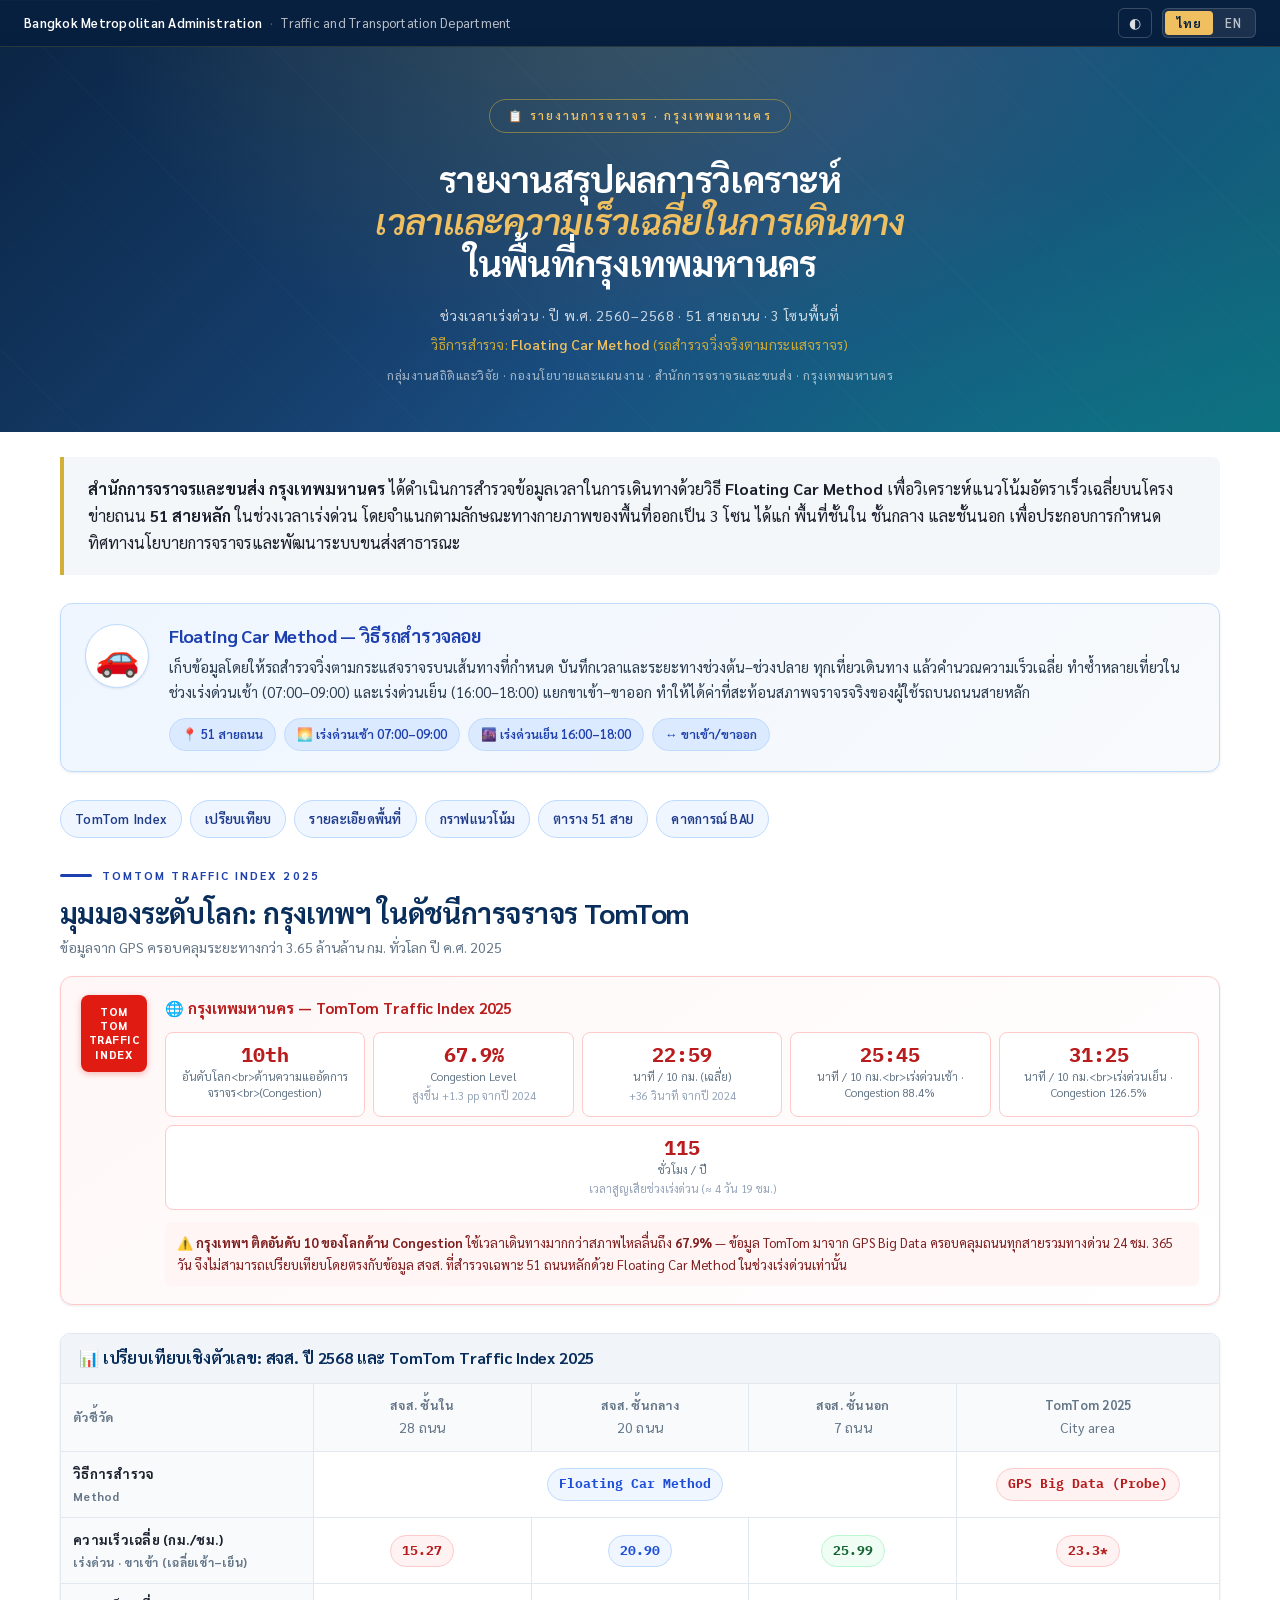
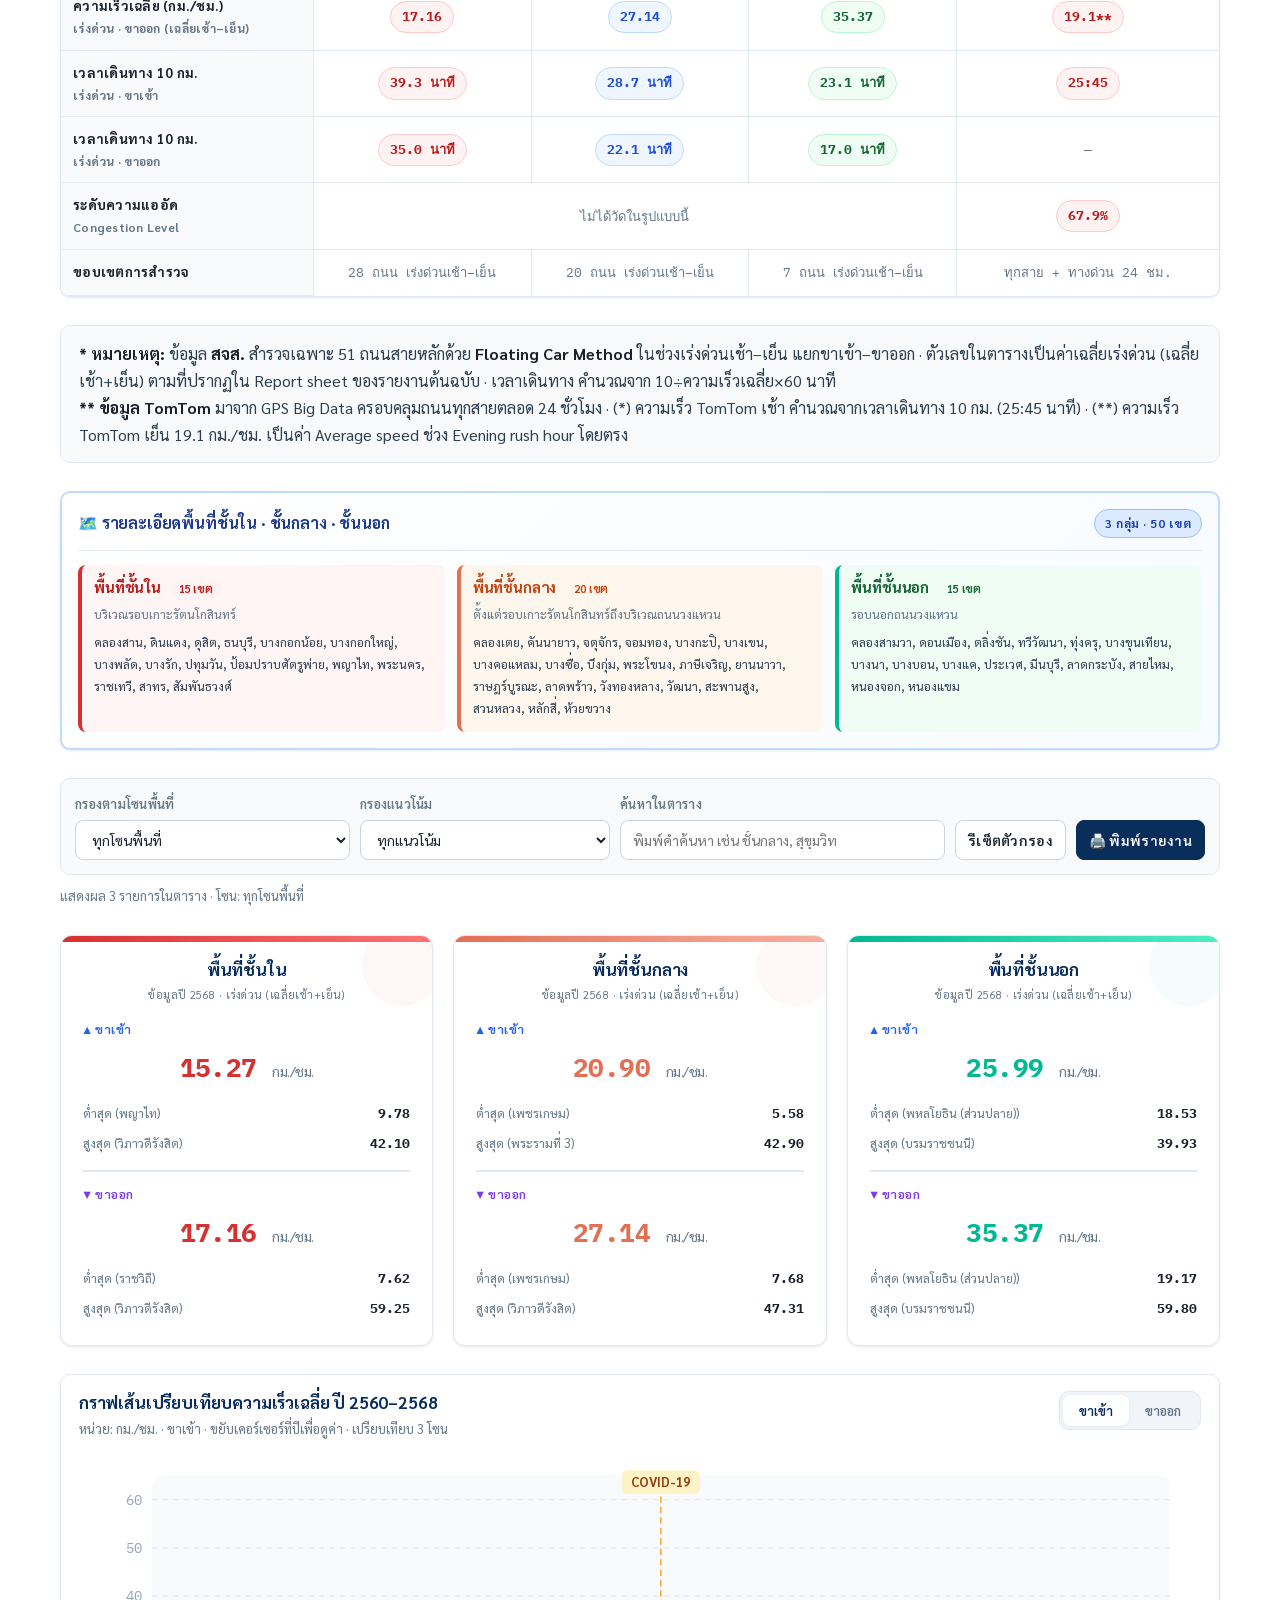
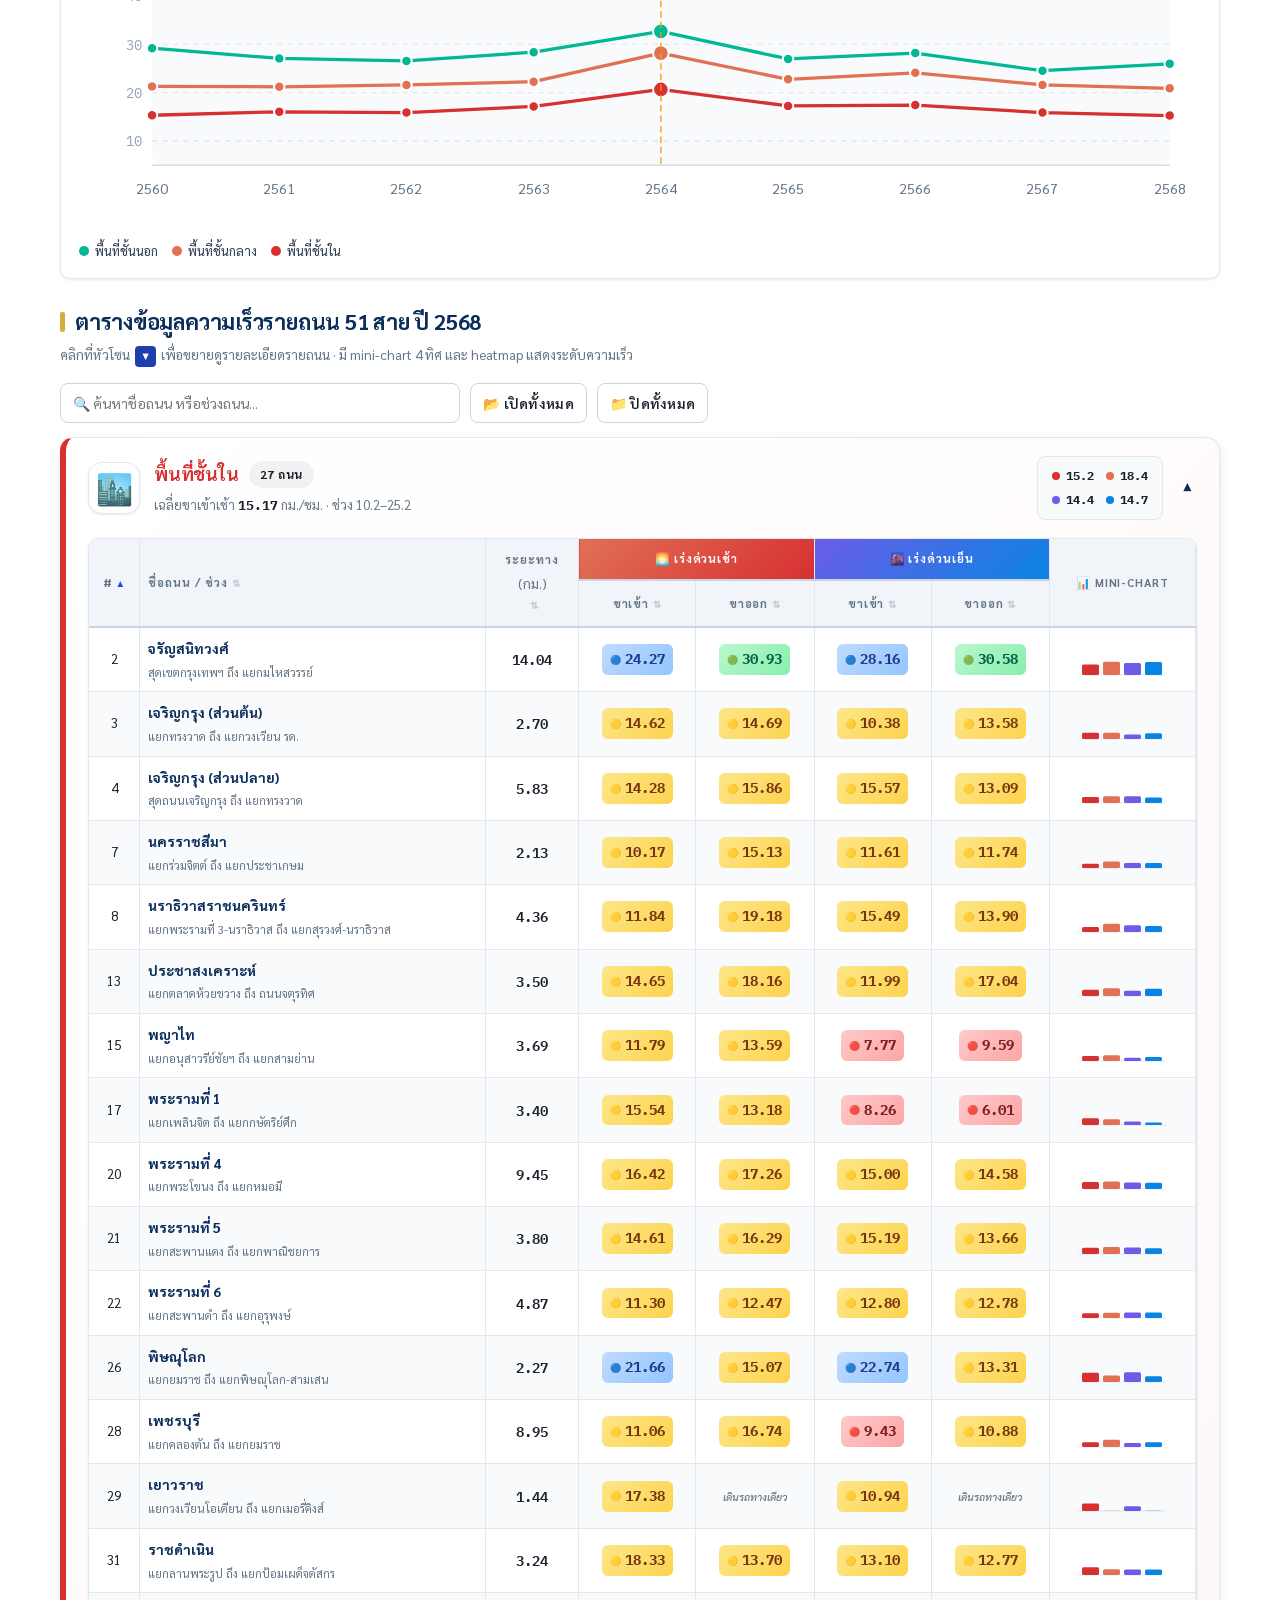
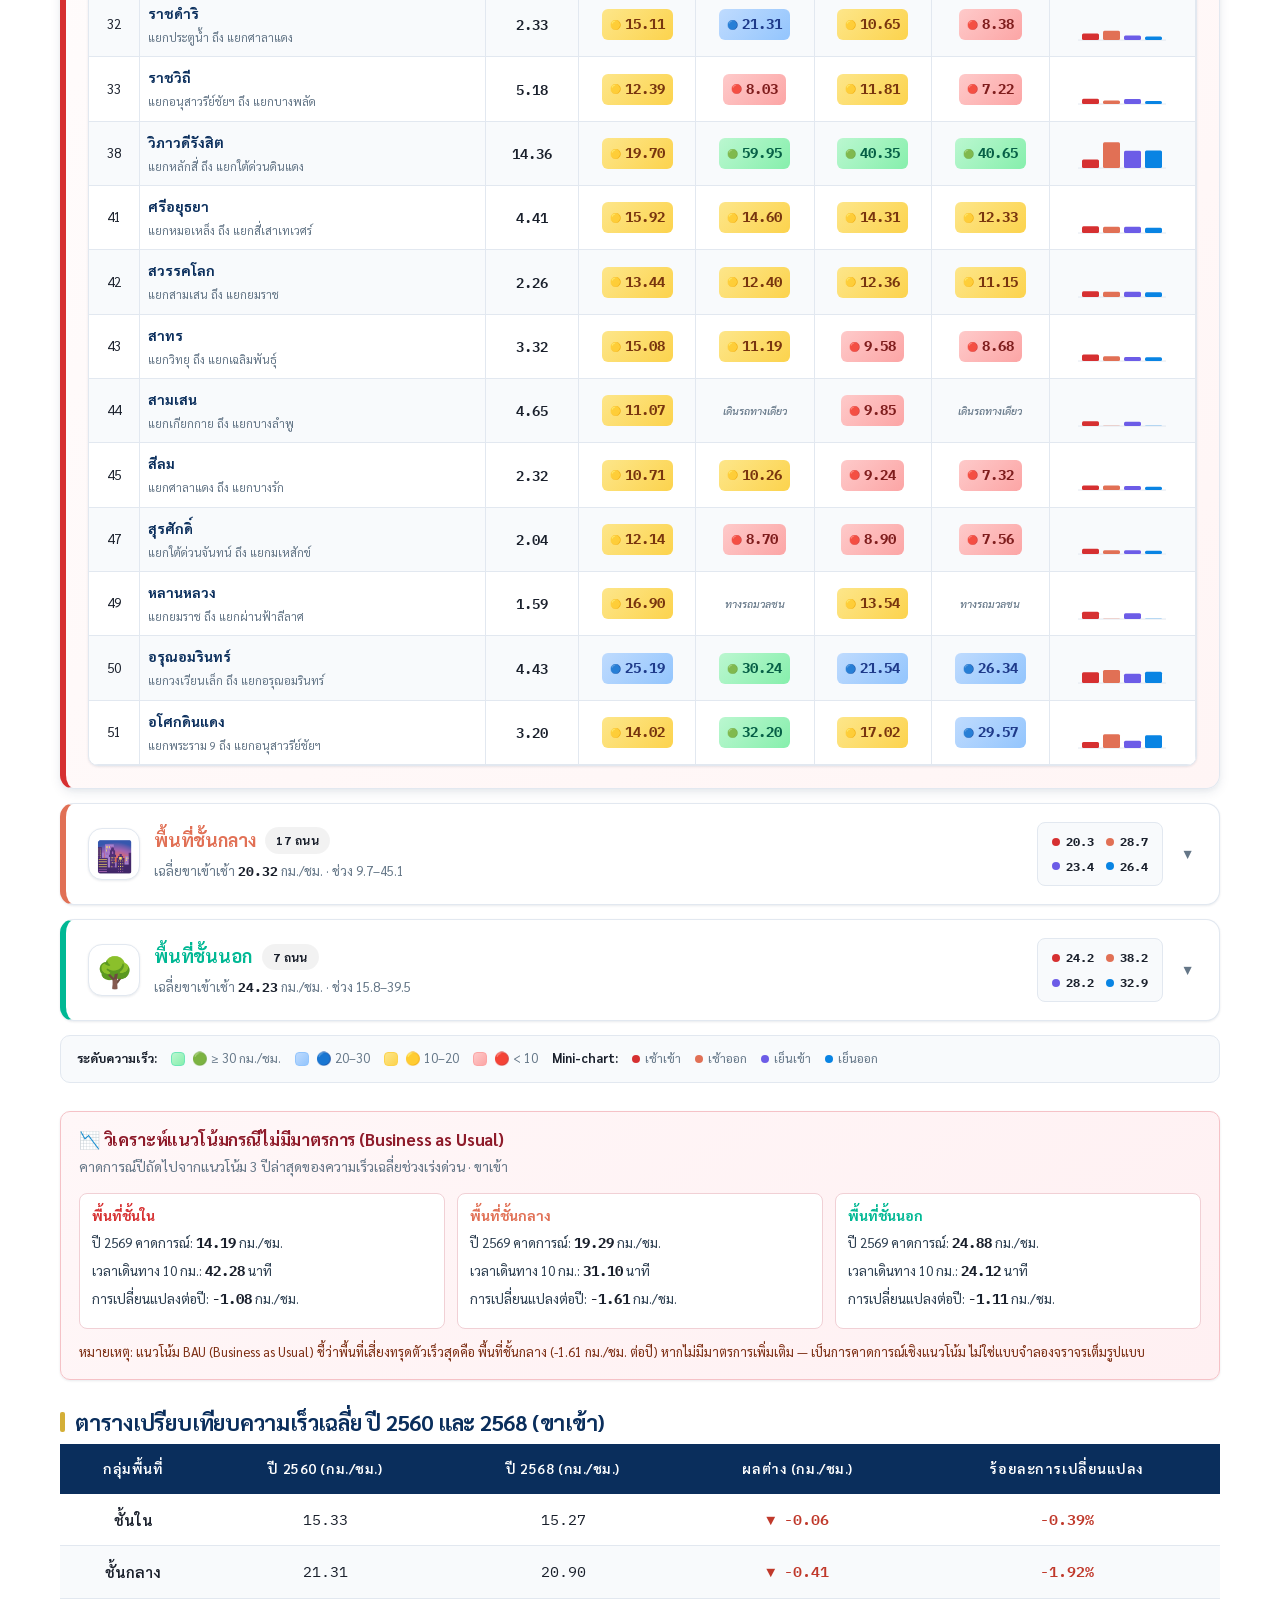
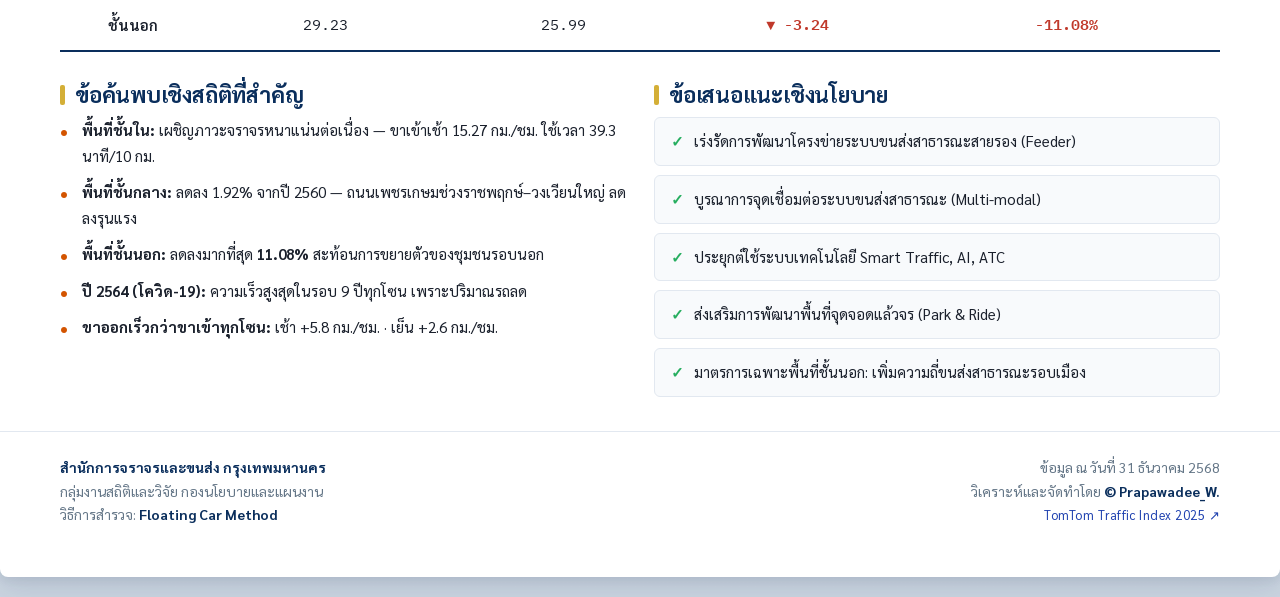
==== commit c9b76a45: "Update font system to Sarabun with device-specific sizing Agent-Logs-Url: https://github.com/BMA-Sta" ====
--- a/index.html
+++ b/index.html
@@ -35,8 +35,8 @@
 <!-- ════════════════ Fonts ════════════════ -->
 <link rel="preconnect" href="https://fonts.googleapis.com">
 <link rel="preconnect" href="https://fonts.gstatic.com" crossorigin>
-<!-- Editorial: Noto Serif Display for headlines, IBM Plex Sans Thai for body, IBM Plex Mono for numbers -->
-<link href="https://fonts.googleapis.com/css2?family=Noto+Serif+Display:ital,wght@0,400;0,600;0,700;0,800;0,900;1,400;1,700&family=IBM+Plex+Sans+Thai:wght@300;400;500;600;700&family=IBM+Plex+Mono:wght@400;500;600;700&family=Sarabun:wght@300;400;500;600;700;800&display=swap" rel="stylesheet">
+<!-- Sarabun for all headings and body text, IBM Plex Mono for numeric data -->
+<link href="https://fonts.googleapis.com/css2?family=Sarabun:wght@300;400;500;600;700&family=IBM+Plex+Mono:wght@400;500;600;700&display=swap" rel="stylesheet">
 <link rel="stylesheet" href="assets/styles.css">
 
 <!-- ════════════════ Schema.org JSON-LD ════════════════ -->
--- a/assets/styles.css
+++ b/assets/styles.css
@@ -1,7 +1,7 @@
 /* ════════════════════════════════════════════════════════════════════
    BMA Travel Time Dashboard — Stylesheet (v4 · Editorial + i18n + a11y)
    © Prapawadee_W.
-   Editorial type system inspired by FT/WEF · BMA brand colors preserved
+   Sarabun as primary font (headings + body) · IBM Plex Mono for numbers
    ════════════════════════════════════════════════════════════════════ */
 
 :root{
@@ -20,9 +20,9 @@
   --middle-color:#e17055;
   --outer-color:#00b894;
 
-  /* ─── Editorial type system ─── */
-  --font-serif:'Noto Serif Display','IBM Plex Sans Thai','Sarabun',Georgia,serif;
-  --font-sans:'IBM Plex Sans Thai','Sarabun',-apple-system,BlinkMacSystemFont,'Segoe UI',sans-serif;
+  /* ─── Type system ─── */
+  --font-serif:'Sarabun',sans-serif;
+  --font-sans:'Sarabun',-apple-system,BlinkMacSystemFont,'Segoe UI',sans-serif;
   --font-mono:'IBM Plex Mono','SFMono-Regular',Consolas,Monaco,monospace;
 
   /* ─── Spacing ─── */
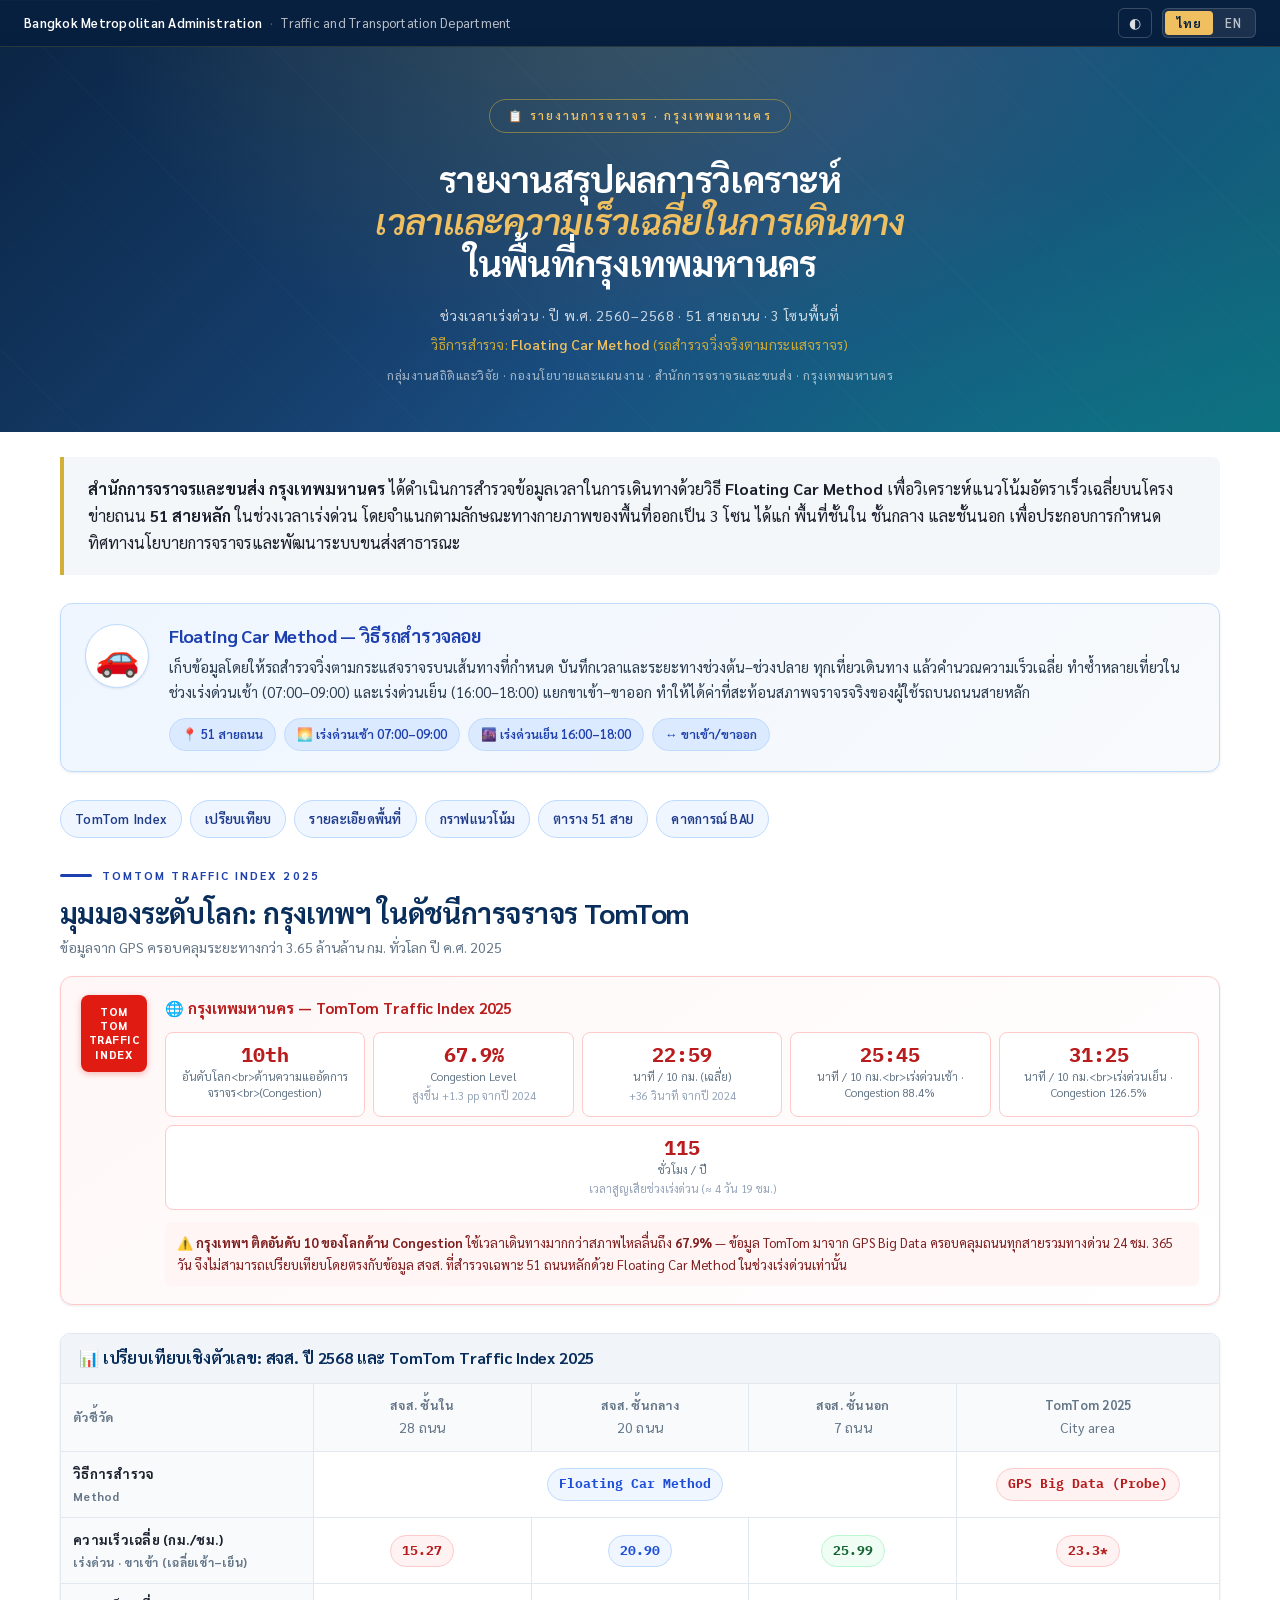
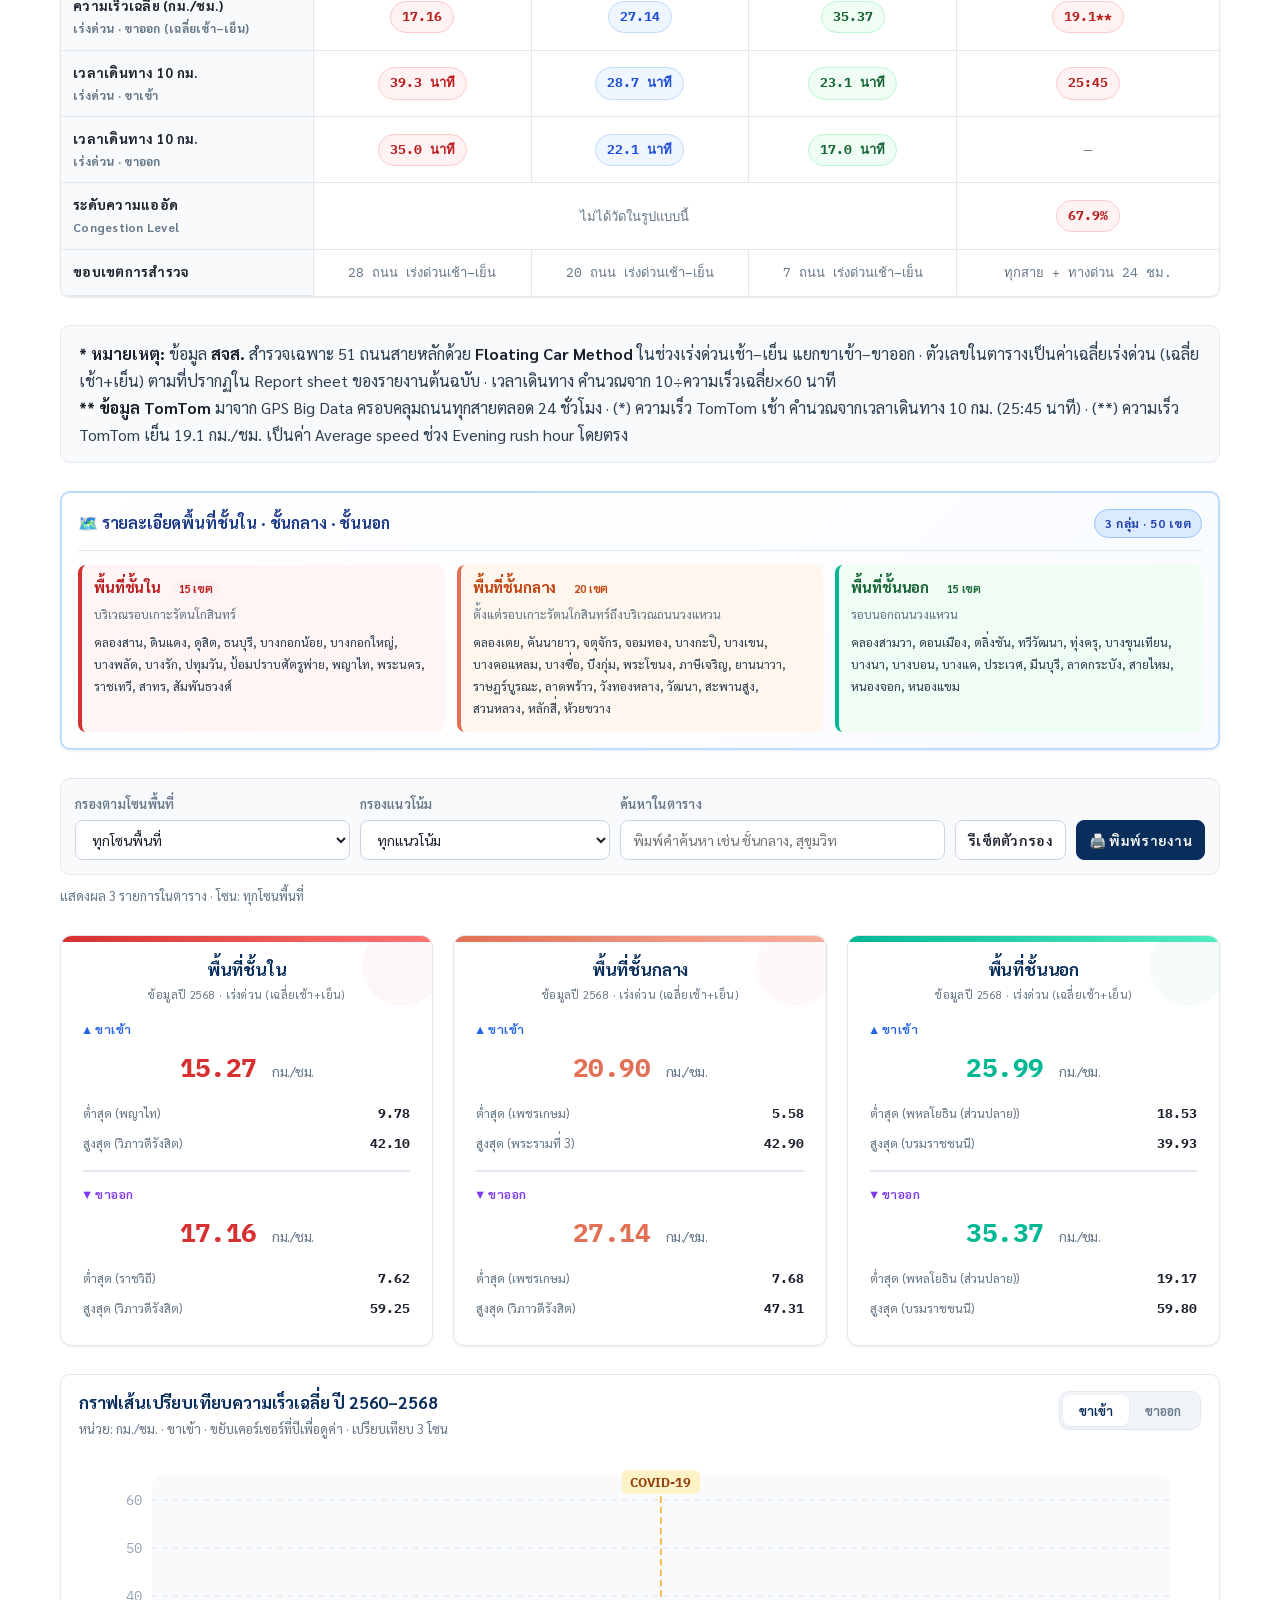
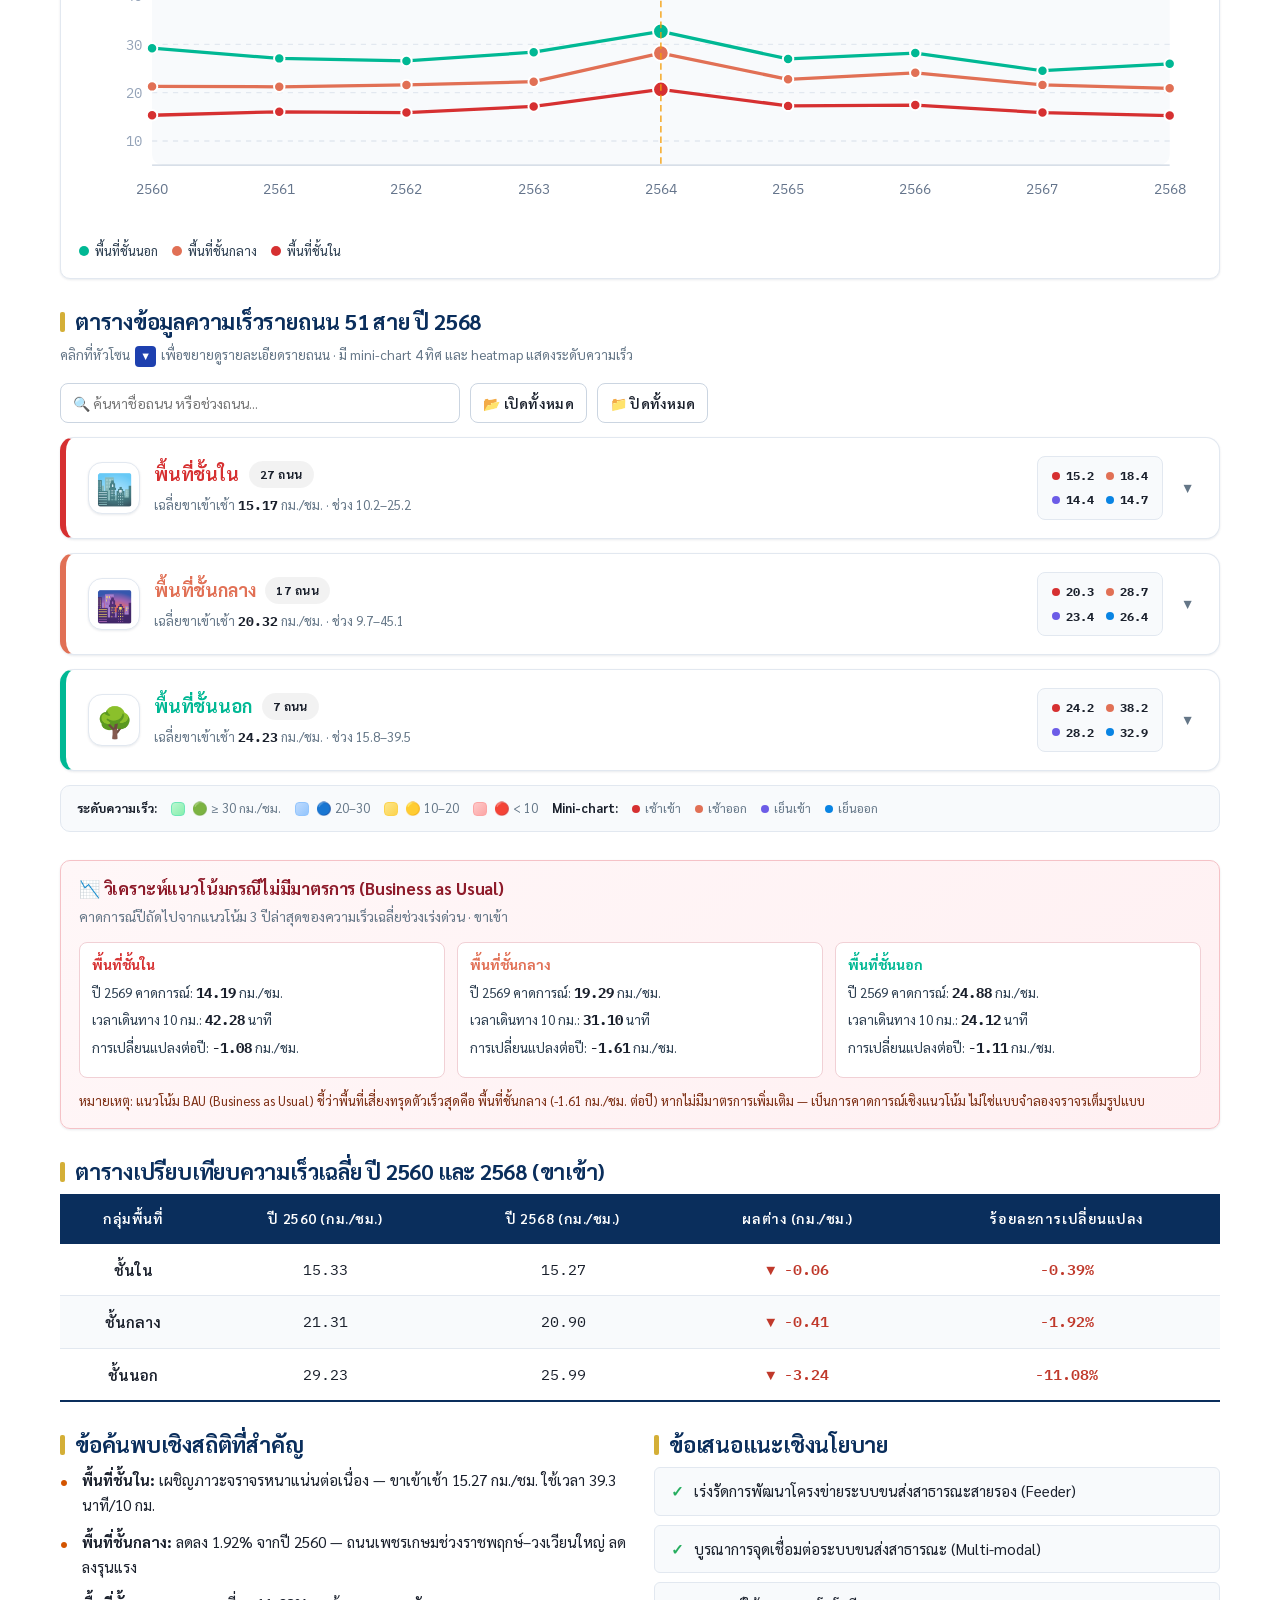
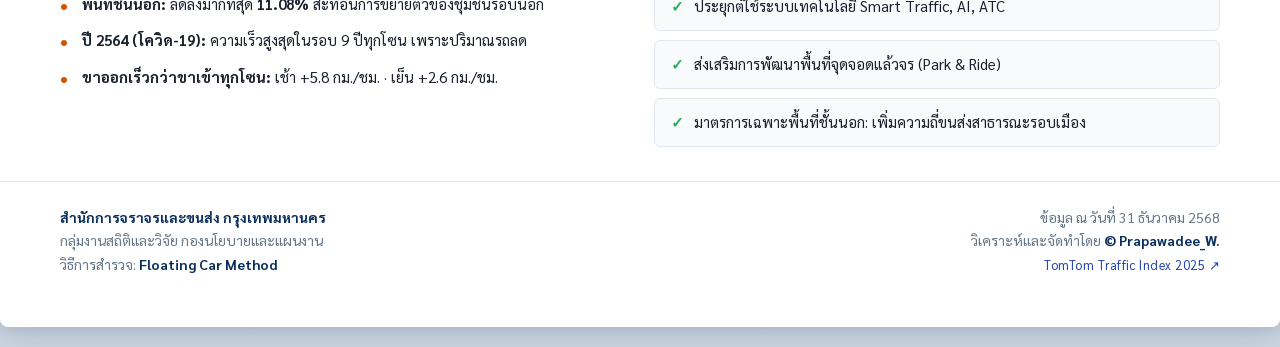
==== commit d2e604a1: "feat: lazy-load zone accordion tables on first open Agent-Logs-Url: https://github.com/BMA-Statistic" ====
--- a/index.html
+++ b/index.html
@@ -35,8 +35,8 @@
 <!-- ════════════════ Fonts ════════════════ -->
 <link rel="preconnect" href="https://fonts.googleapis.com">
 <link rel="preconnect" href="https://fonts.gstatic.com" crossorigin>
-<!-- Sarabun for all headings and body text, IBM Plex Mono for numeric data -->
-<link href="https://fonts.googleapis.com/css2?family=Sarabun:wght@300;400;500;600;700&family=IBM+Plex+Mono:wght@400;500;600;700&display=swap" rel="stylesheet">
+<!-- Editorial: Noto Serif Display for headlines, IBM Plex Sans Thai for body, IBM Plex Mono for numbers -->
+<link href="https://fonts.googleapis.com/css2?family=Noto+Serif+Display:ital,wght@0,400;0,600;0,700;0,800;0,900;1,400;1,700&family=IBM+Plex+Sans+Thai:wght@300;400;500;600;700&family=IBM+Plex+Mono:wght@400;500;600;700&family=Sarabun:wght@300;400;500;600;700;800&display=swap" rel="stylesheet">
 <link rel="stylesheet" href="assets/styles.css">
 
 <!-- ════════════════ Schema.org JSON-LD ════════════════ -->
@@ -420,7 +420,7 @@
   <div class="zone-accordion" id="zoneAccordion">
 
     <!-- ZONE: INNER -->
-    <details class="zone-acc inner" data-zone="inner" open>
+    <details class="zone-acc inner" data-zone="inner">
       <summary class="zone-summary">
         <div class="zone-summary-left">
           <span class="zone-icon" aria-hidden="true">🏙️</span>
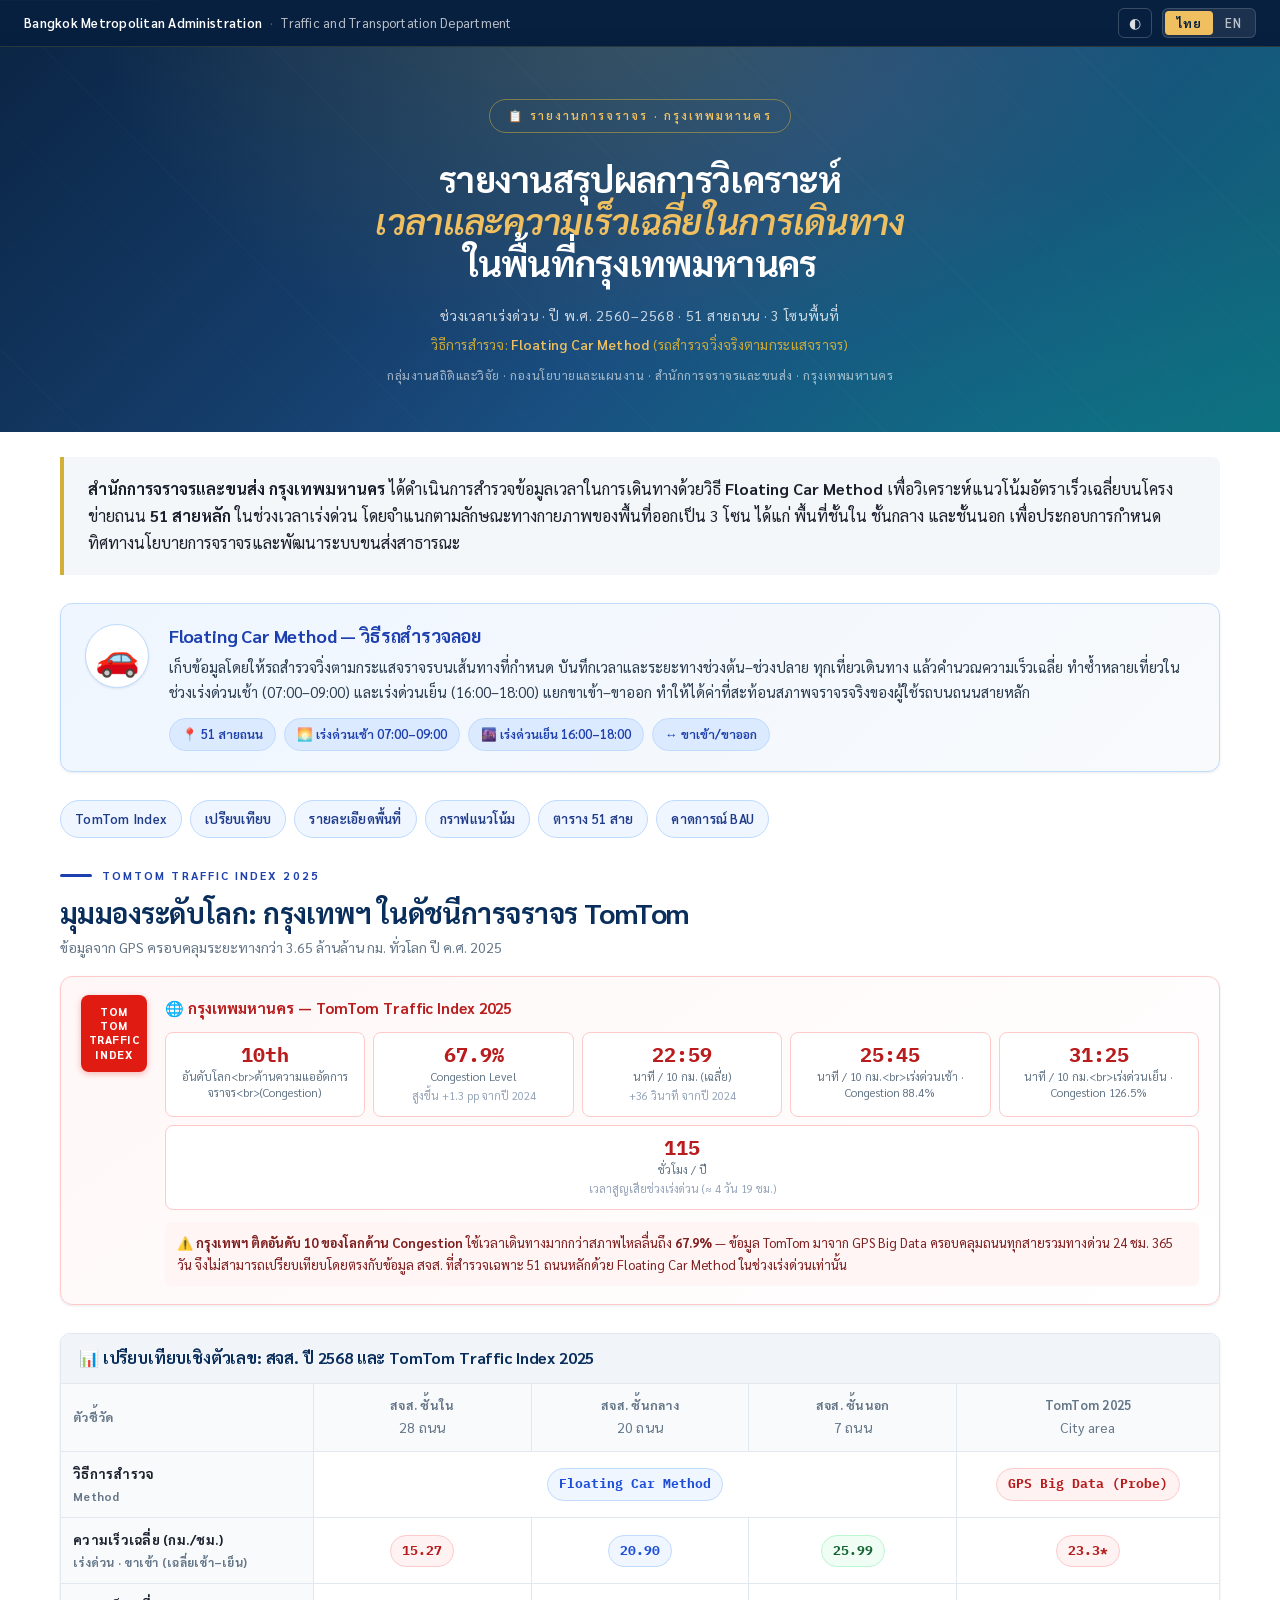
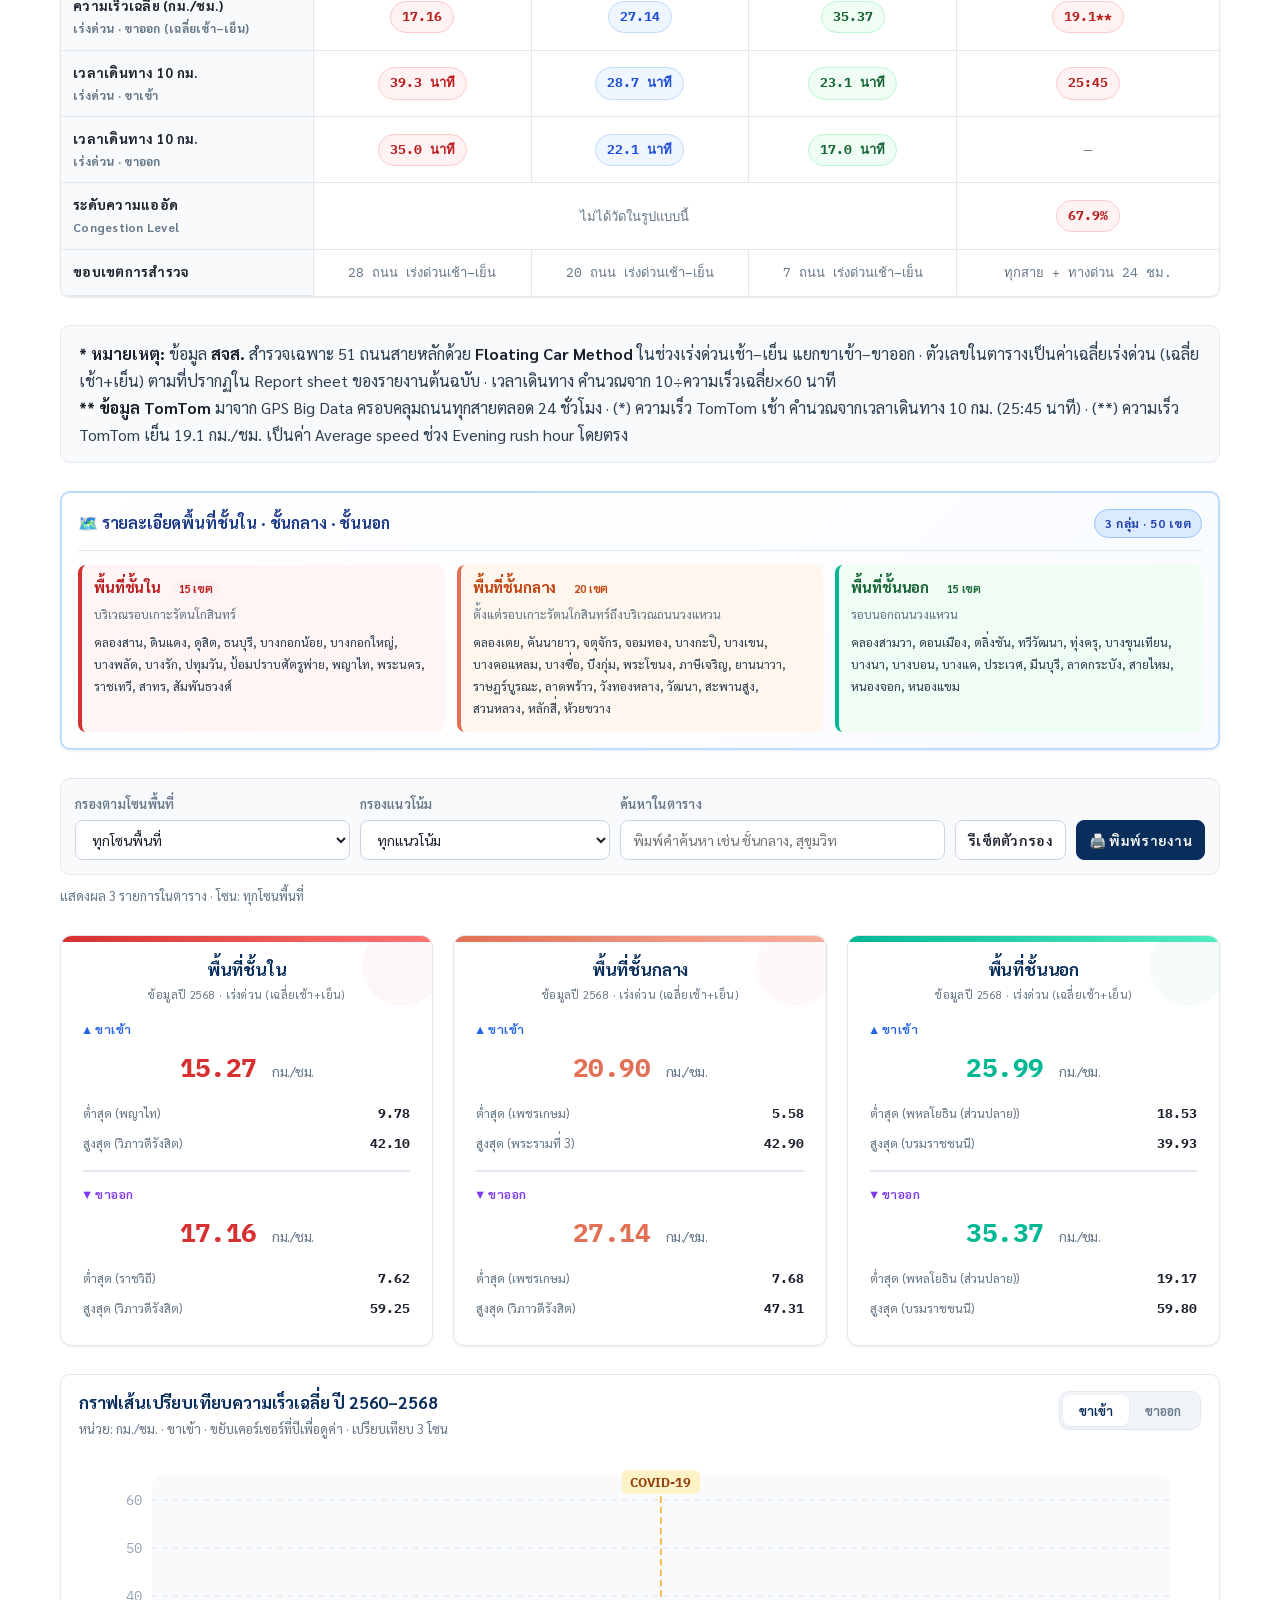
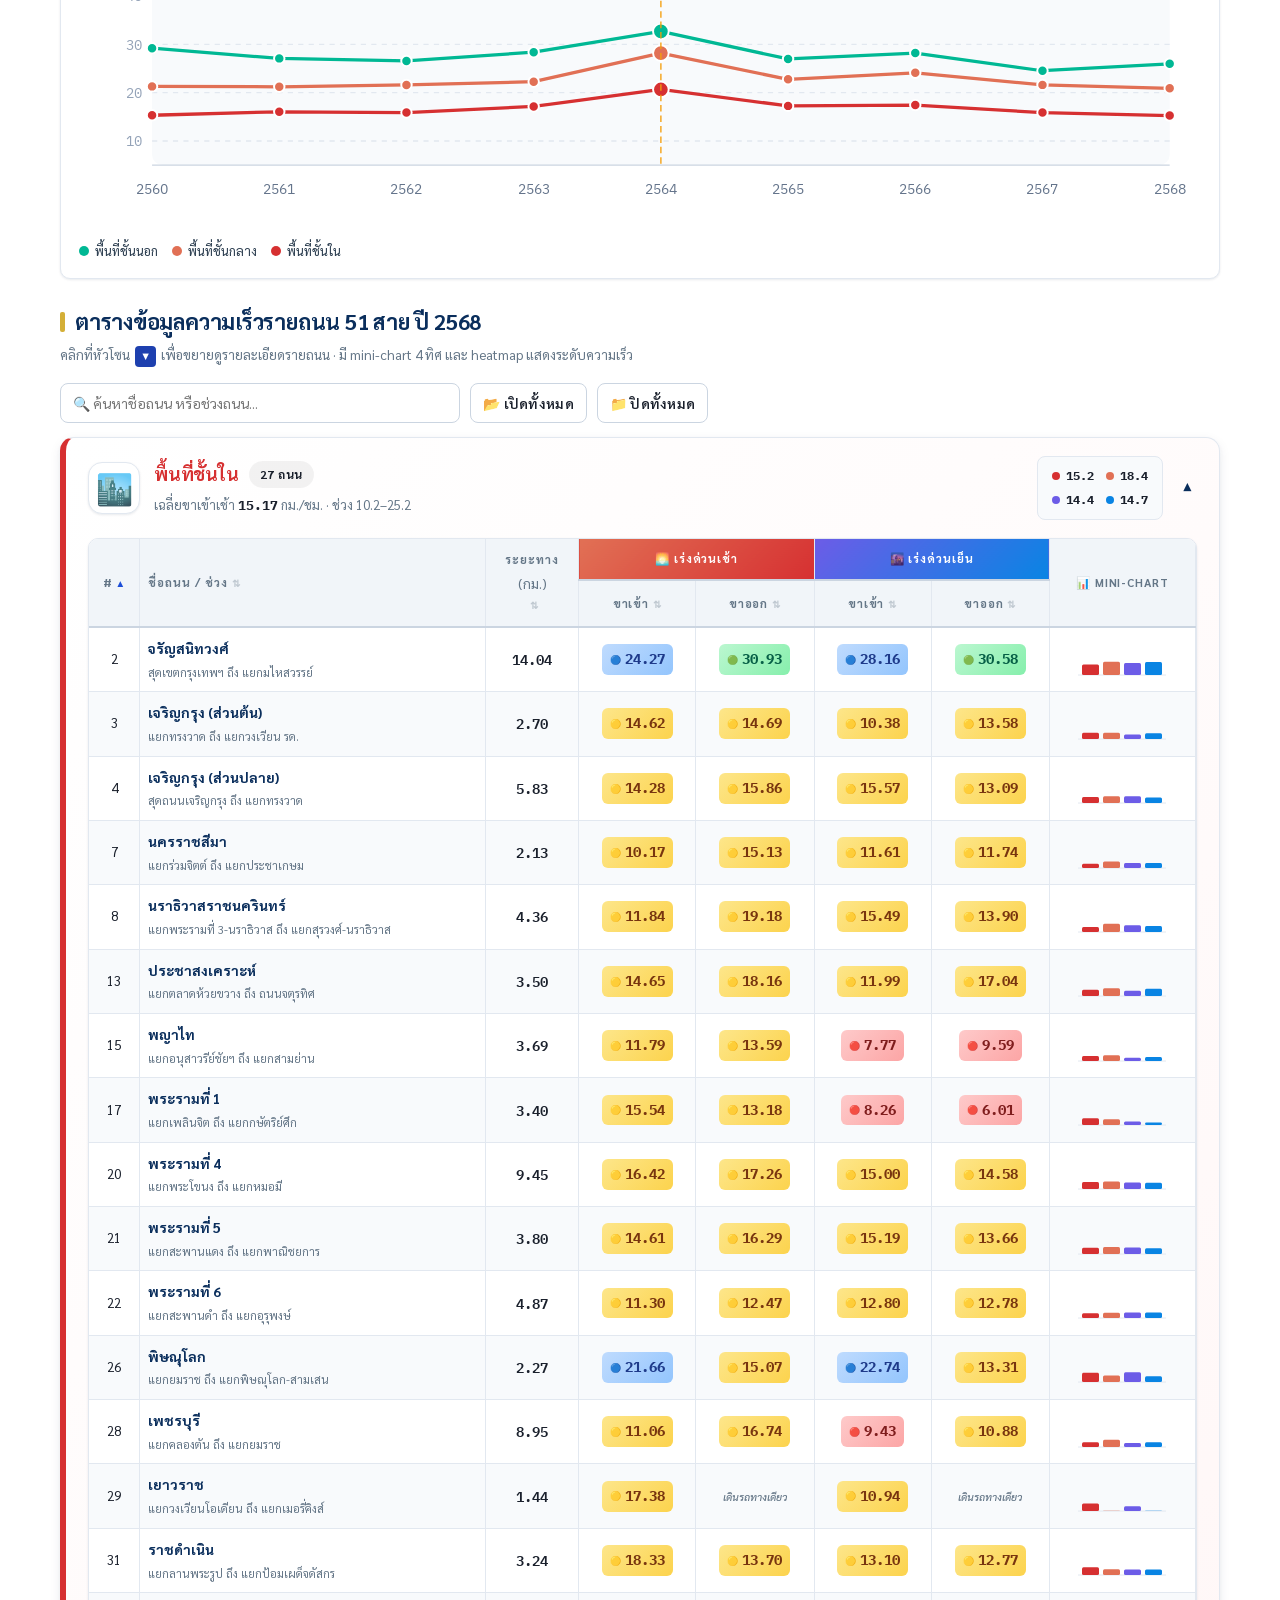
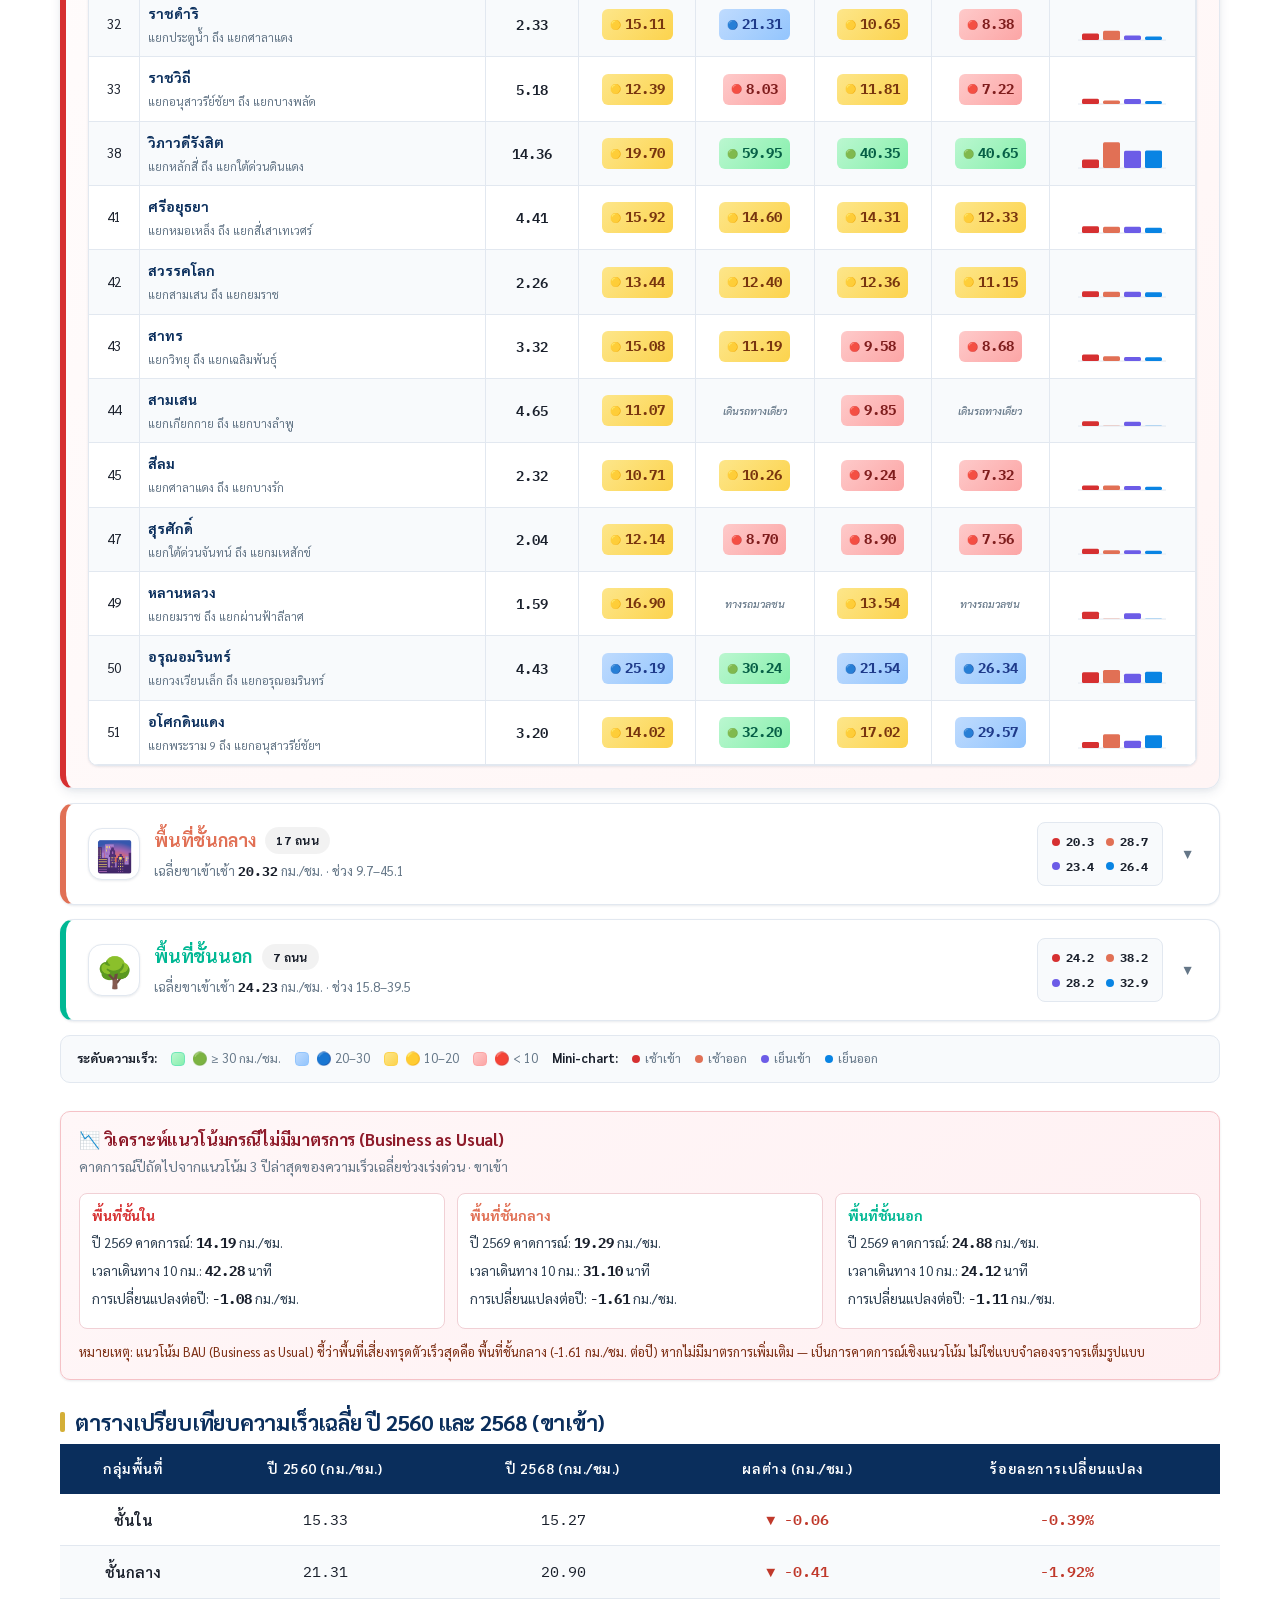
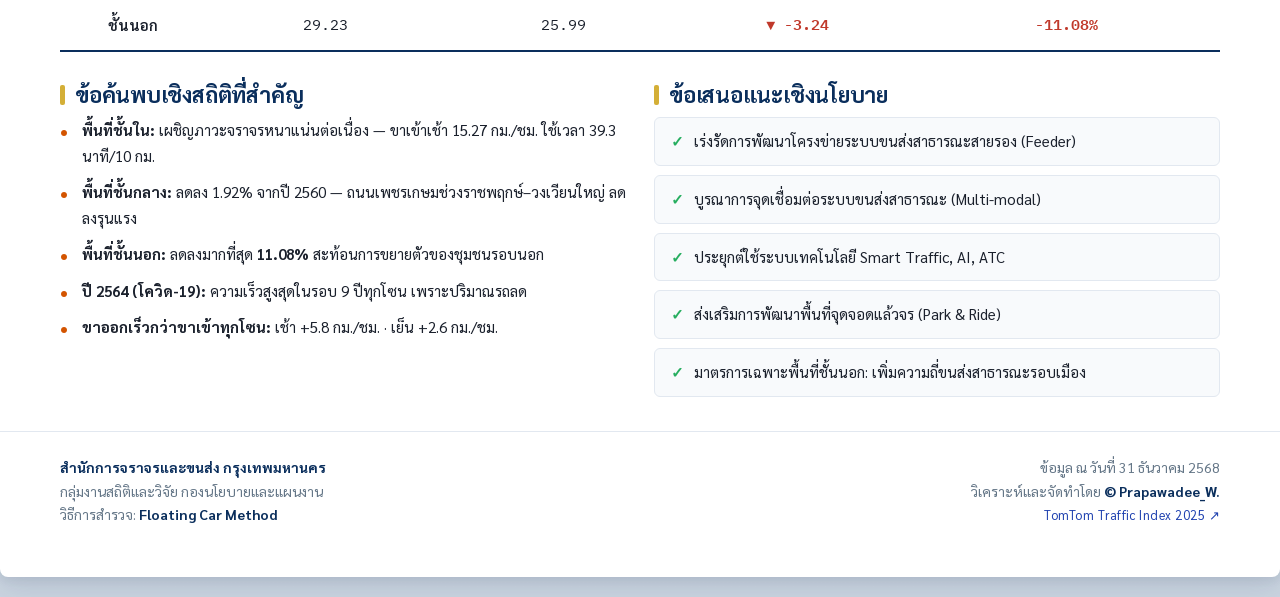
==== commit 01d57146: "Quick launch: og:image, favicon, data validation, data dictionary, .gitignore Agent-Logs-Url: https:" ====
--- a/index.html
+++ b/index.html
@@ -8,7 +8,7 @@
 
 <!-- ════════════════ SEO Meta ════════════════ -->
 <title>BMA Travel Time Dashboard 2017–2025 · Bangkok Floating Car Method | รายงานความเร็วเฉลี่ย กทม.</title>
-<meta name="description" content="Bangkok Travel Time & Average Speed Dashboard 2017–2025 — 51 main roads, Floating Car Method survey by Traffic and Transportation Department, BMA. Compared with TomTom Traffic Index 2025.">
+<meta name="description" content="Bangkok Travel Time & Average Speed Dashboard 2017–2025 — 51 main roads Floating Car Method survey by BMA. Compare with TomTom Traffic Index 2025. Historical data and trends for urban transport policy.">
 <meta name="keywords" content="Bangkok traffic, BMA, travel time, floating car method, TomTom Traffic Index, Bangkok Metropolitan Administration, urban transport, อัตราเร็วเฉลี่ย, สำนักการจราจรและขนส่ง, กรุงเทพมหานคร">
 <meta name="author" content="Prapawadee W., Statistics and Research Group, Policy and Planning Division, Traffic and Transportation Department, Bangkok Metropolitan Administration">
 
@@ -20,17 +20,23 @@
 <meta property="og:description" content="Annual average travel speed analysis on 51 main roads in Bangkok, surveyed by the Traffic and Transportation Department (BMA) using Floating Car Method, 2017–2025.">
 <meta property="og:url" content="https://bma-statistics-pw.github.io/BMA-travel-time-dashboard-TH/">
 <meta property="og:site_name" content="BMA Traffic Statistics">
+<meta property="og:image" content="https://bma-statistics-pw.github.io/BMA-travel-time-dashboard-TH/assets/og-image-1200x630.png">
+<meta property="og:image:width" content="1200">
+<meta property="og:image:height" content="630">
+<meta property="og:image:type" content="image/png">
 
 <!-- Twitter Card -->
 <meta name="twitter:card" content="summary_large_image">
 <meta name="twitter:title" content="Bangkok Travel Time Dashboard 2017–2025">
 <meta name="twitter:description" content="51 main roads · Floating Car Method · Compared with TomTom Traffic Index 2025">
+<meta name="twitter:image" content="https://bma-statistics-pw.github.io/BMA-travel-time-dashboard-TH/assets/og-image-1200x630.png">
 
 <!-- Canonical & hreflang -->
 <link rel="canonical" href="https://bma-statistics-pw.github.io/BMA-travel-time-dashboard-TH/">
 <link rel="alternate" hreflang="th" href="https://bma-statistics-pw.github.io/BMA-travel-time-dashboard-TH/?lang=th">
 <link rel="alternate" hreflang="en" href="https://bma-statistics-pw.github.io/BMA-travel-time-dashboard-TH/?lang=en">
 <link rel="alternate" hreflang="x-default" href="https://bma-statistics-pw.github.io/BMA-travel-time-dashboard-TH/">
+<link rel="icon" type="image/svg+xml" href="data:image/svg+xml,%3Csvg%20xmlns='http://www.w3.org/2000/svg'%20viewBox='0%200%20100%20100'%3E%3Ctext%20y='75'%20font-size='75'%3E%F0%9F%93%8A%3C/text%3E%3C/svg%3E">
 
 <!-- ════════════════ Fonts ════════════════ -->
 <link rel="preconnect" href="https://fonts.googleapis.com">
@@ -71,7 +77,19 @@
         { "@type": "PropertyValue", "name": "Travel time", "unitText": "min/10 km" }
       ],
       "measurementTechnique": "Floating Car Method",
-      "license": "https://creativecommons.org/licenses/by/4.0/"
+      "license": "https://creativecommons.org/licenses/by/4.0/",
+      "inLanguage": ["th", "en"],
+      "datePublished": "2026-04-29",
+      "dateModified": "2026-04-29",
+      "distribution": {
+        "@type": "DataDownload",
+        "encodingFormat": "application/json",
+        "contentUrl": "https://bma-statistics-pw.github.io/BMA-travel-time-dashboard-TH/data/dashboard-data.json"
+      },
+      "funder": {
+        "@type": "GovernmentOrganization",
+        "name": "Bangkok Metropolitan Administration"
+      }
     },
     {
       "@type": "WebSite",
@@ -420,7 +438,7 @@
   <div class="zone-accordion" id="zoneAccordion">
 
     <!-- ZONE: INNER -->
-    <details class="zone-acc inner" data-zone="inner">
+    <details class="zone-acc inner" data-zone="inner" open>
       <summary class="zone-summary">
         <div class="zone-summary-left">
           <span class="zone-icon" aria-hidden="true">🏙️</span>
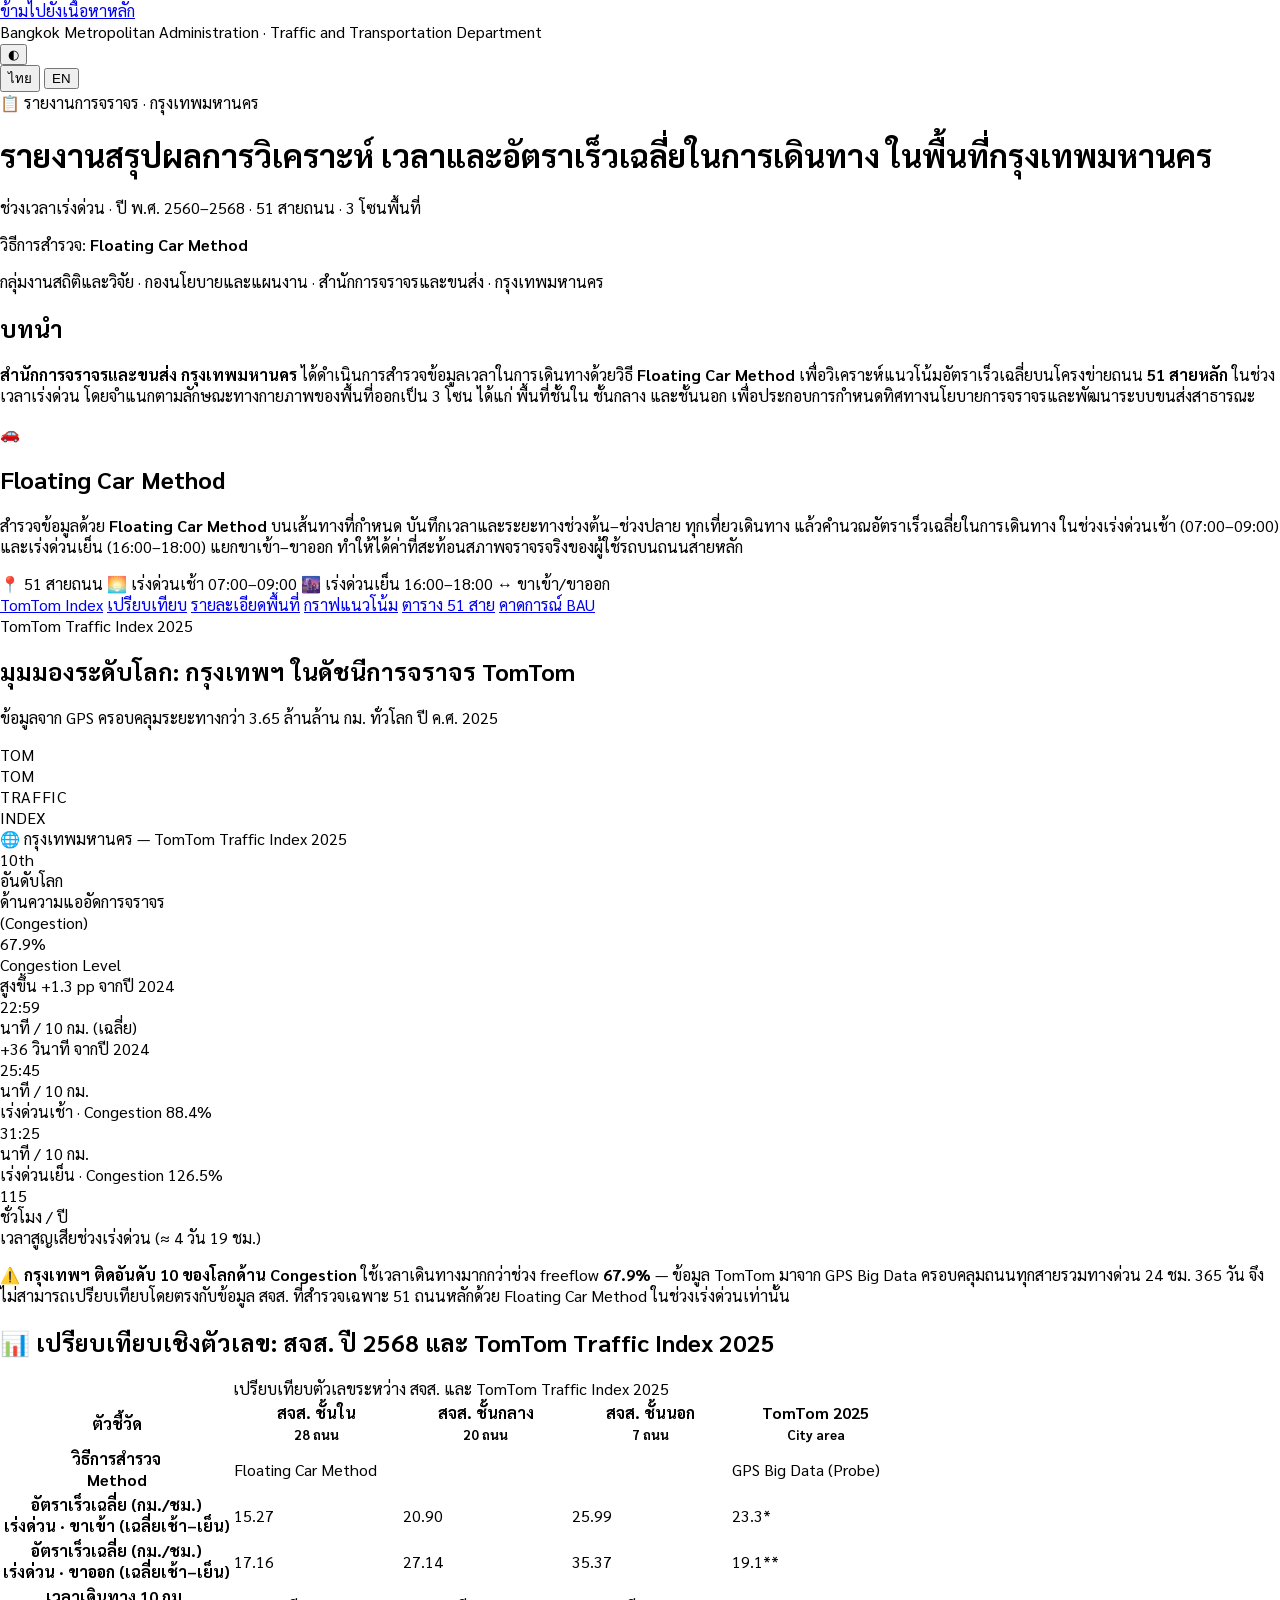
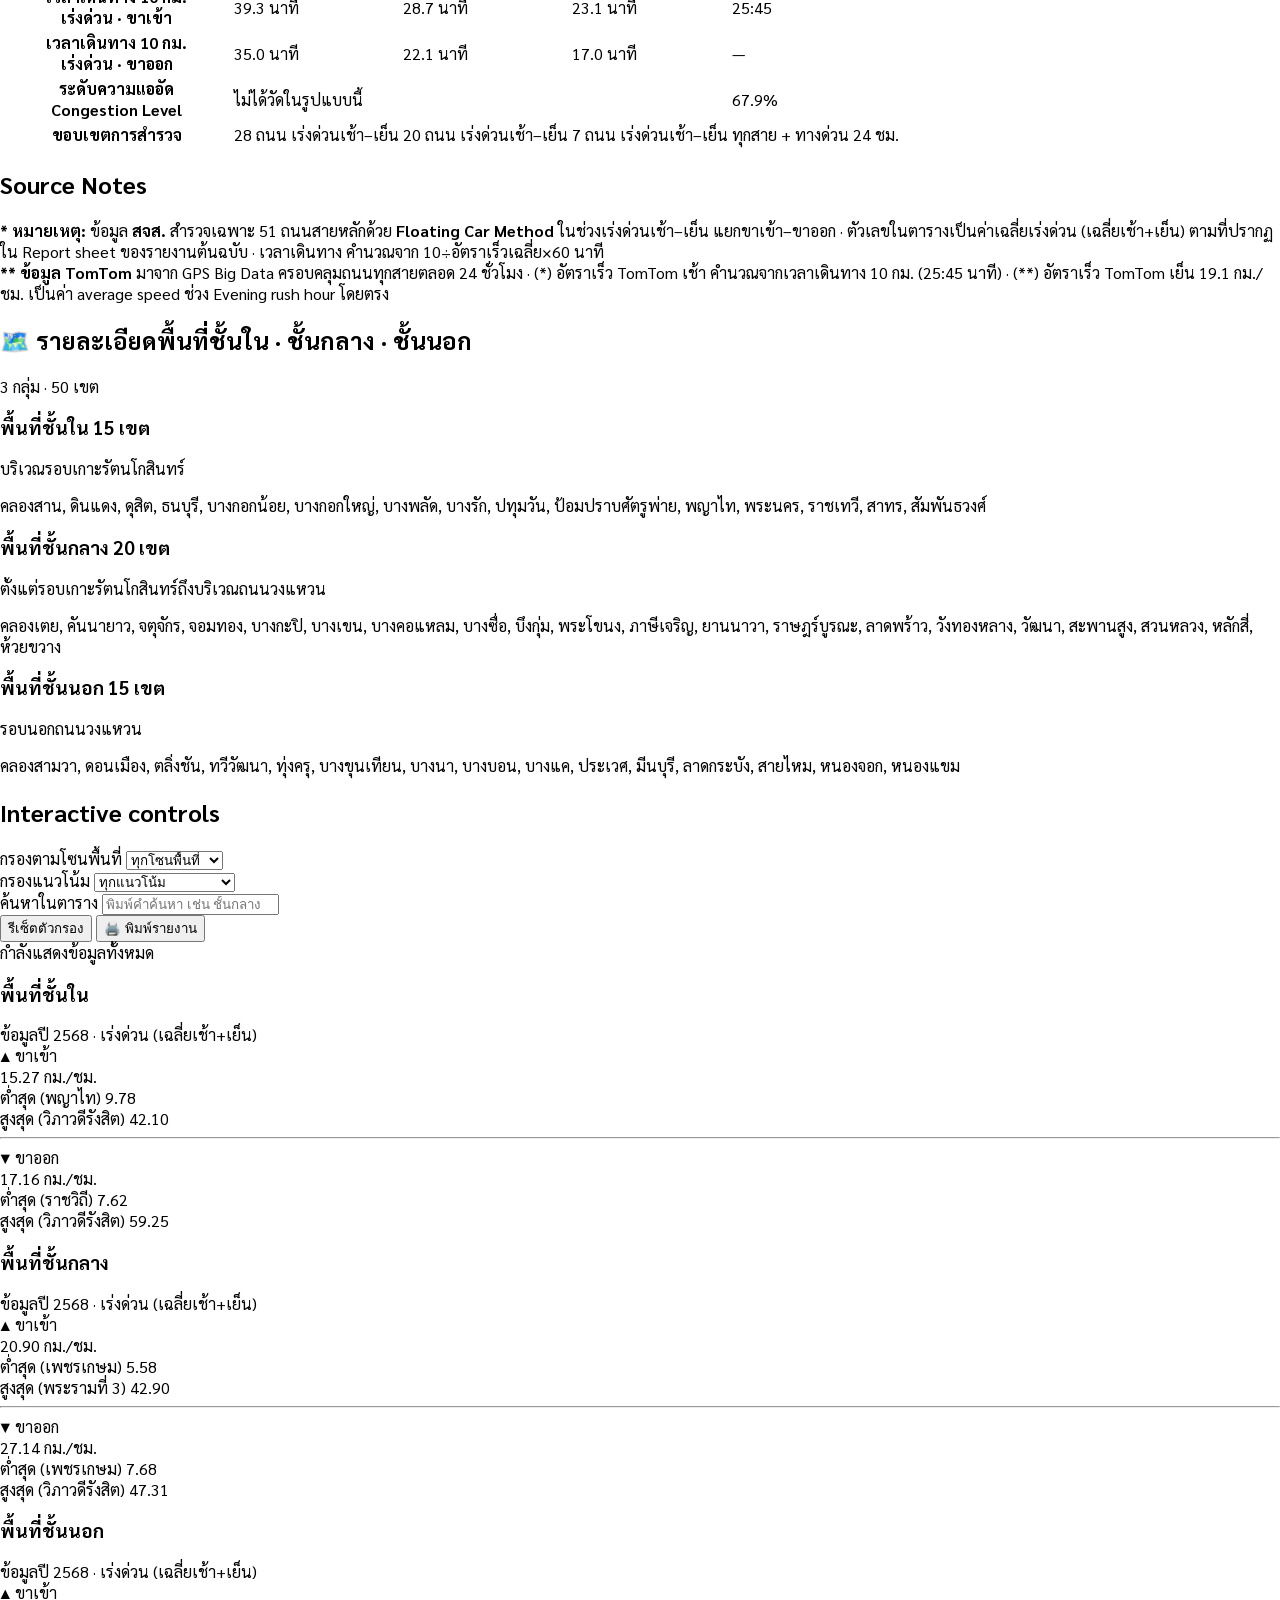
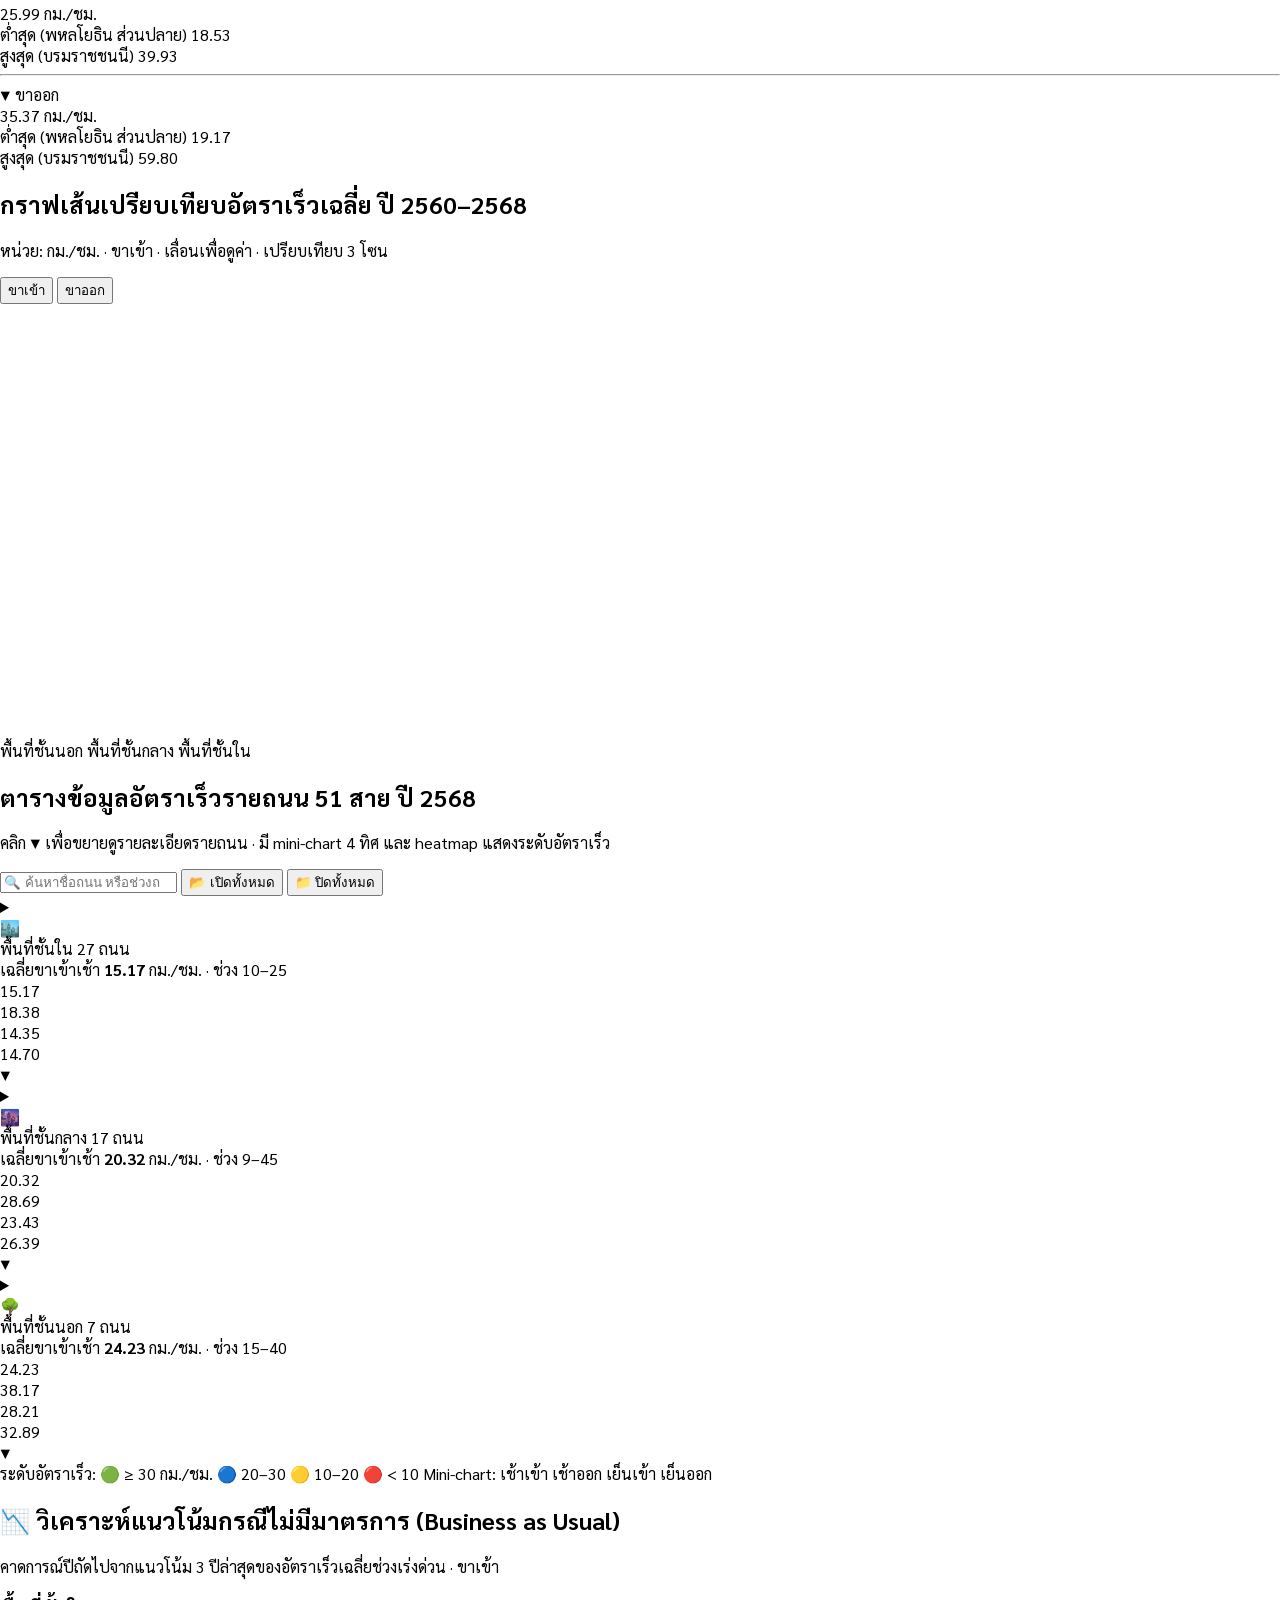
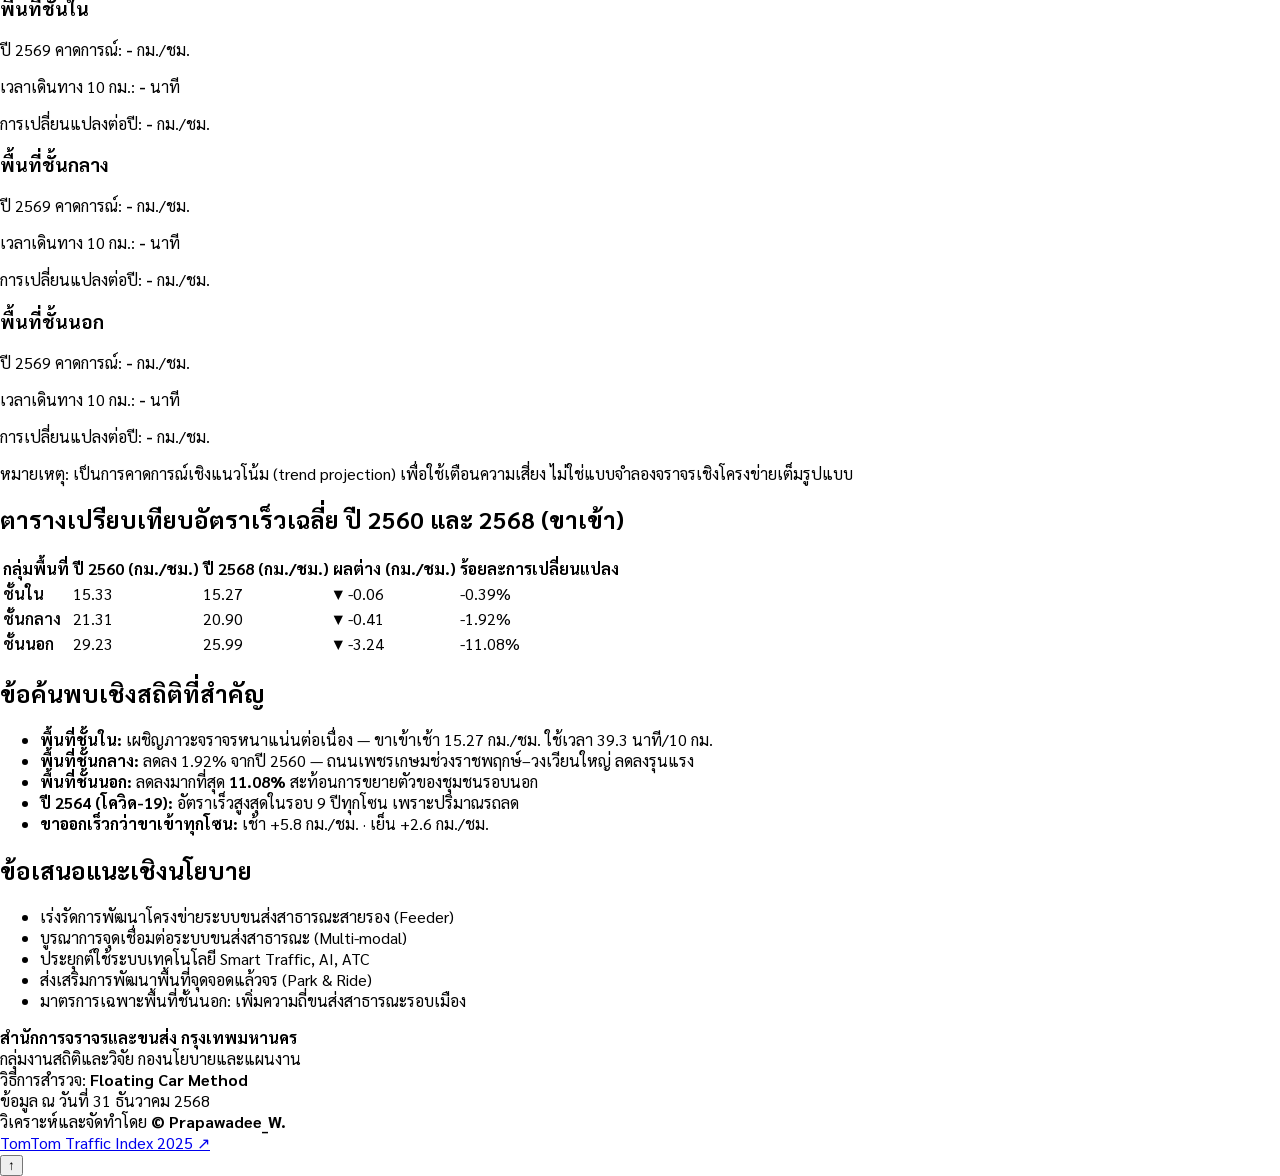
==== commit 07a498e6: "Update index.html: เปลี่ยน 'ความเร็ว' เป็น 'อัตราเร็ว', ลบ open attribute, แก้ method description, u" ====
--- a/index.html
+++ b/index.html
@@ -7,8 +7,8 @@
 <meta name="theme-color" content="#0A2E5C">
 
 <!-- ════════════════ SEO Meta ════════════════ -->
-<title>BMA Travel Time Dashboard 2017–2025 · Bangkok Floating Car Method | รายงานความเร็วเฉลี่ย กทม.</title>
-<meta name="description" content="Bangkok Travel Time & Average Speed Dashboard 2017–2025 — 51 main roads Floating Car Method survey by BMA. Compare with TomTom Traffic Index 2025. Historical data and trends for urban transport policy.">
+<title>BMA Travel Time Dashboard 2017–2025 · Bangkok Floating Car Method | รายงานอัตราเร็วเฉลี่ย กทม.</title>
+<meta name="description" content="Bangkok Travel Time & average speed Dashboard 2017–2025 — 51 main roads, Floating Car Method survey by Traffic and Transportation Department, BMA. Compared with TomTom Traffic Index 2025.">
 <meta name="keywords" content="Bangkok traffic, BMA, travel time, floating car method, TomTom Traffic Index, Bangkok Metropolitan Administration, urban transport, อัตราเร็วเฉลี่ย, สำนักการจราจรและขนส่ง, กรุงเทพมหานคร">
 <meta name="author" content="Prapawadee W., Statistics and Research Group, Policy and Planning Division, Traffic and Transportation Department, Bangkok Metropolitan Administration">
 
@@ -17,26 +17,20 @@
 <meta property="og:locale" content="th_TH">
 <meta property="og:locale:alternate" content="en_US">
 <meta property="og:title" content="Bangkok Travel Time Dashboard 2017–2025 — BMA Floating Car Survey">
-<meta property="og:description" content="Annual average travel speed analysis on 51 main roads in Bangkok, surveyed by the Traffic and Transportation Department (BMA) using Floating Car Method, 2017–2025.">
+<meta property="og:description" content="Annual average speed analysis on 51 main roads in Bangkok, surveyed by the Traffic and Transportation Department (BMA) using Floating Car Method, 2017–2025.">
 <meta property="og:url" content="https://bma-statistics-pw.github.io/BMA-travel-time-dashboard-TH/">
 <meta property="og:site_name" content="BMA Traffic Statistics">
-<meta property="og:image" content="https://bma-statistics-pw.github.io/BMA-travel-time-dashboard-TH/assets/og-image-1200x630.png">
-<meta property="og:image:width" content="1200">
-<meta property="og:image:height" content="630">
-<meta property="og:image:type" content="image/png">
 
 <!-- Twitter Card -->
 <meta name="twitter:card" content="summary_large_image">
 <meta name="twitter:title" content="Bangkok Travel Time Dashboard 2017–2025">
 <meta name="twitter:description" content="51 main roads · Floating Car Method · Compared with TomTom Traffic Index 2025">
-<meta name="twitter:image" content="https://bma-statistics-pw.github.io/BMA-travel-time-dashboard-TH/assets/og-image-1200x630.png">
 
 <!-- Canonical & hreflang -->
 <link rel="canonical" href="https://bma-statistics-pw.github.io/BMA-travel-time-dashboard-TH/">
 <link rel="alternate" hreflang="th" href="https://bma-statistics-pw.github.io/BMA-travel-time-dashboard-TH/?lang=th">
 <link rel="alternate" hreflang="en" href="https://bma-statistics-pw.github.io/BMA-travel-time-dashboard-TH/?lang=en">
 <link rel="alternate" hreflang="x-default" href="https://bma-statistics-pw.github.io/BMA-travel-time-dashboard-TH/">
-<link rel="icon" type="image/svg+xml" href="data:image/svg+xml,%3Csvg%20xmlns='http://www.w3.org/2000/svg'%20viewBox='0%200%20100%20100'%3E%3Ctext%20y='75'%20font-size='75'%3E%F0%9F%93%8A%3C/text%3E%3C/svg%3E">
 
 <!-- ════════════════ Fonts ════════════════ -->
 <link rel="preconnect" href="https://fonts.googleapis.com">
@@ -52,9 +46,9 @@
   "@graph": [
     {
       "@type": "Dataset",
-      "name": "Bangkok Travel Time and Average Speed Dataset (2017–2025)",
-      "alternateName": "ชุดข้อมูลเวลาและอัตราเร็วเฉลี่ยในการเดินทาง กรุงเทพมหานคร 2560–2568",
-      "description": "Annual average travel speed survey on 51 main roads in Bangkok, classified into inner / middle / outer urban zones, during morning (07:00–09:00) and evening (16:00–18:00) rush hours, inbound and outbound. Surveyed by Floating Car Method.",
+      "name": "Bangkok Travel Time and average speed dataset (2017–2025)",
+      "alternateName": "รายงานข้อมูลเวลาและอัตราเร็วเฉลี่ยในการเดินทาง กรุงเทพมหานคร 2560–2568",
+      "description": "Annual average speed survey on 51 main roads in Bangkok, classified into inner / middle / outer urban zones, during morning (07:00–09:00) and evening (16:00–18:00) rush hours, inbound and outbound. Surveyed by Floating Car Method.",
       "url": "https://bma-statistics-pw.github.io/BMA-travel-time-dashboard-TH/",
       "keywords": "traffic, travel time, average speed, Floating Car Method, Bangkok, urban transport",
       "creator": {
@@ -73,23 +67,11 @@
       },
       "temporalCoverage": "2017/2025",
       "variableMeasured": [
-        { "@type": "PropertyValue", "name": "Average speed", "unitText": "km/h" },
+        { "@type": "PropertyValue", "name": "average speed", "unitText": "km/h" },
         { "@type": "PropertyValue", "name": "Travel time", "unitText": "min/10 km" }
       ],
       "measurementTechnique": "Floating Car Method",
-      "license": "https://creativecommons.org/licenses/by/4.0/",
-      "inLanguage": ["th", "en"],
-      "datePublished": "2026-04-29",
-      "dateModified": "2026-04-29",
-      "distribution": {
-        "@type": "DataDownload",
-        "encodingFormat": "application/json",
-        "contentUrl": "https://bma-statistics-pw.github.io/BMA-travel-time-dashboard-TH/data/dashboard-data.json"
-      },
-      "funder": {
-        "@type": "GovernmentOrganization",
-        "name": "Bangkok Metropolitan Administration"
-      }
+      "license": "https://creativecommons.org/licenses/by/4.0/"
     },
     {
       "@type": "WebSite",
@@ -107,10 +89,8 @@
 </head>
 <body>
 
-<!-- Skip link for keyboard / screen readers -->
 <a href="#main" class="skip-link" data-i18n="skip">ข้ามไปยังเนื้อหาหลัก</a>
 
-<!-- ════════════════ Top utility bar ════════════════ -->
 <div class="utility-bar" role="banner">
   <div class="utility-inner">
     <div class="utility-left">
@@ -131,23 +111,19 @@
 </div>
 
 <div class="a4-canvas">
-
-<!-- ════════════════ HERO HEADER ════════════════ -->
 <header class="report-hero" role="banner">
   <div class="hero-eyebrow" data-i18n="heroEyebrow">📋 รายงานการจราจร · กรุงเทพมหานคร</div>
   <h1 class="hero-title">
     <span class="hero-line-1" data-i18n="heroTitle1">รายงานสรุปผลการวิเคราะห์</span>
-    <span class="hero-line-2 hl" data-i18n="heroTitle2">เวลาและความเร็วเฉลี่ยในการเดินทาง</span>
+    <span class="hero-line-2 hl" data-i18n="heroTitle2">เวลาและอัตราเร็วเฉลี่ยในการเดินทาง</span>
     <span class="hero-line-3" data-i18n="heroTitle3">ในพื้นที่กรุงเทพมหานคร</span>
   </h1>
   <p class="hero-meta" data-i18n="heroMeta">ช่วงเวลาเร่งด่วน · ปี พ.ศ. 2560–2568 · 51 สายถนน · 3 โซนพื้นที่</p>
-  <p class="hero-method" data-i18n-html="heroMethod">วิธีการสำรวจ: <strong>Floating Car Method</strong> (รถสำรวจวิ่งจริงตามกระแสจราจร)</p>
+  <p class="hero-method" data-i18n-html="heroMethod">วิธีการสำรวจ: <strong>Floating Car Method</strong></p>
   <p class="hero-org" data-i18n="heroOrg">กลุ่มงานสถิติและวิจัย · กองนโยบายและแผนงาน · สำนักการจราจรและขนส่ง · กรุงเทพมหานคร</p>
 </header>
 
 <main id="main" class="a4-body" tabindex="-1">
-
-<!-- ════════════════ INTRO ════════════════ -->
 <section class="intro-box reveal" aria-labelledby="introHead">
   <h2 id="introHead" class="sr-only" data-i18n="introHead">บทนำ</h2>
   <p data-i18n-html="introText"><strong>สำนักการจราจรและขนส่ง กรุงเทพมหานคร</strong> ได้ดำเนินการสำรวจข้อมูลเวลาในการเดินทางด้วยวิธี <strong>Floating Car Method</strong>
@@ -156,12 +132,11 @@
   เพื่อประกอบการกำหนดทิศทางนโยบายการจราจรและพัฒนาระบบขนส่งสาธารณะ</p>
 </section>
 
-<!-- ════════════════ Method Card ════════════════ -->
 <section class="method-card reveal" aria-labelledby="methodHead">
   <div class="method-icon" aria-hidden="true">🚗</div>
   <div class="method-body">
     <h2 id="methodHead" class="method-title" data-i18n="methodTitle">Floating Car Method</h2>
-    <p class="method-desc" data-i18n="methodDesc">สำรวจข้อมูลโดยให้รถสำรวจวิ่งตามกระแสจราจรบนเส้นทางที่กำหนด บันทึกเวลาและระยะทางช่วงต้น–ช่วงปลาย ทุกเที่ยวเดินทาง แล้วคำนวณอัตราเร็วเฉลี่ยในการเดินทาง ในช่วงเร่งด่วนเช้า (07:00–09:00) และเร่งด่วนเย็น (16:00–18:00) แยกขาเข้า–ขาออก ทำให้ได้ค่าที่สะท้อนสภาพจราจรจริงของผู้ใช้รถบนถนนสายหลัก</p>
+    <p class="method-desc" data-i18n="methodDesc">สำรวจข้อมูลด้วย <strong>Floating Car Method</strong> บนเส้นทางที่กำหนด บันทึกเวลาและระยะทางช่วงต้น–ช่วงปลาย ทุกเที่ยวเดินทาง แล้วคำนวณอัตราเร็วเฉลี่ยในการเดินทาง ในช่วงเร่งด่วนเช้า (07:00–09:00) และเร่งด่วนเย็น (16:00–18:00) แยกขาเข้า–ขาออก ทำให้ได้ค่าที่สะท้อนสภาพจราจรจริงของผู้ใช้รถบนถนนสายหลัก</p>
     <div class="method-meta">
       <span class="method-pill" data-i18n="mp1">📍 51 สายถนน</span>
       <span class="method-pill" data-i18n="mp2">🌅 เร่งด่วนเช้า 07:00–09:00</span>
@@ -171,7 +146,6 @@
   </div>
 </section>
 
-<!-- ════════════════ Quick Nav ════════════════ -->
 <nav class="std-nav" aria-label="Section quick links">
   <a href="#tomtom-index" data-i18n="navTomtom">TomTom Index</a>
   <a href="#compare-sjs-tomtom" data-i18n="navCompare">เปรียบเทียบ</a>
@@ -181,7 +155,6 @@
   <a href="#scenario-bau" data-i18n="navBau">คาดการณ์ BAU</a>
 </nav>
 
-<!-- ════════════════ TomTom ════════════════ -->
 <section id="tomtom-index" class="tomtom-section reveal" aria-labelledby="tomtomHead">
   <div class="section-eyebrow" data-i18n="tomtomEyebrow">TomTom Traffic Index 2025</div>
   <h2 class="section-heading" id="tomtomHead" data-i18n="tomtomHeading">มุมมองระดับโลก: กรุงเทพฯ ในดัชนีการจราจร TomTom</h2>
@@ -200,12 +173,11 @@
       <div class="tomtom-stats-row2">
         <div class="tomtom-stat"><div class="tomtom-value">115</div><div class="tomtom-label" data-i18n="tt6l">ชั่วโมง / ปี</div><div class="tomtom-sub-label" data-i18n="tt6s">เวลาสูญเสียช่วงเร่งด่วน (≈ 4 วัน 19 ชม.)</div></div>
       </div>
-      <p class="tomtom-note" data-i18n-html="tomtomNote">⚠️ <strong>กรุงเทพฯ ติดอันดับ 10 ของโลกด้าน Congestion</strong> ใช้เวลาเดินทางมากกว่าสภาพไหลลื่นถึง <strong>67.9%</strong> — ข้อมูล TomTom มาจาก GPS Big Data ครอบคลุมถนนทุกสายรวมทางด่วน 24 ชม. 365 วัน จึงไม่สามารถเปรียบเทียบโดยตรงกับข้อมูล สจส. ที่สำรวจเฉพาะ 51 ถนนหลักด้วย Floating Car Method ในช่วงเร่งด่วนเท่านั้น</p>
-    </div>
-  </div>
-</section>
-
-<!-- ════════════════ Comparison Table ════════════════ -->
+      <p class="tomtom-note" data-i18n-html="tomtomNote">⚠️ <strong>กรุงเทพฯ ติดอันดับ 10 ของโลกด้าน Congestion</strong> ใช้เวลาเดินทางมากกว่าช่วง freeflow <strong>67.9%</strong> — ข้อมูล TomTom มาจาก GPS Big Data ครอบคลุมถนนทุกสายรวมทางด่วน 24 ชม. 365 วัน จึงไม่สามารถเปรียบเทียบโดยตรงกับข้อมูล สจส. ที่สำรวจเฉพาะ 51 ถนนหลักด้วย Floating Car Method ในช่วงเร่งด่วนเท่านั้น</p>
+    </div>
+  </div>
+</section>
+
 <section id="compare-sjs-tomtom" class="compare-card reveal" aria-labelledby="cmpHead">
   <h2 class="compare-title" id="cmpHead" data-i18n="cmpTitle">📊 เปรียบเทียบเชิงตัวเลข: สจส. ปี 2568 และ TomTom Traffic Index 2025</h2>
   <div class="ctable-wrap">
@@ -227,12 +199,12 @@
         <td><span class="chip cr">GPS Big Data (Probe)</span></td>
       </tr>
       <tr>
-        <th scope="row"><div class="row-label" data-i18n="rSpeedIn">ความเร็วเฉลี่ย (กม./ชม.)</div><div class="row-sub" data-i18n="rSpeedInSub">เร่งด่วน · ขาเข้า (เฉลี่ยเช้า–เย็น)</div></th>
+        <th scope="row"><div class="row-label" data-i18n="rSpeedIn">อัตราเร็วเฉลี่ย (กม./ชม.)</div><div class="row-sub" data-i18n="rSpeedInSub">เร่งด่วน · ขาเข้า (เฉลี่ยเช้า–เย็น)</div></th>
         <td><span class="chip cr">15.27</span></td><td><span class="chip cb">20.90</span></td>
         <td><span class="chip cg">25.99</span></td><td><span class="chip cr">23.3*</span></td>
       </tr>
       <tr>
-        <th scope="row"><div class="row-label" data-i18n="rSpeedOut">ความเร็วเฉลี่ย (กม./ชม.)</div><div class="row-sub" data-i18n="rSpeedOutSub">เร่งด่วน · ขาออก (เฉลี่ยเช้า–เย็น)</div></th>
+        <th scope="row"><div class="row-label" data-i18n="rSpeedOut">อัตราเร็วเฉลี่ย (กม./ชม.)</div><div class="row-sub" data-i18n="rSpeedOutSub">เร่งด่วน · ขาออก (เฉลี่ยเช้า–เย็น)</div></th>
         <td><span class="chip cr">17.16</span></td><td><span class="chip cb">27.14</span></td>
         <td><span class="chip cg">35.37</span></td><td><span class="chip cr">19.1**</span></td>
       </tr>
@@ -269,10 +241,9 @@
 
 <aside class="source-note reveal" aria-labelledby="srcHead">
   <h2 id="srcHead" class="sr-only">Source Notes</h2>
-  <p data-i18n-html="sourceNote"><strong>* หมายเหตุ:</strong> ข้อมูล <strong>สจส.</strong> สำรวจเฉพาะ 51 ถนนสายหลักด้วย <strong>Floating Car Method</strong> ในช่วงเร่งด่วนเช้า–เย็น แยกขาเข้า–ขาออก · ตัวเลขในตารางเป็นค่าเฉลี่ยเร่งด่วน (เฉลี่ยเช้า+เย็น) ตามที่ปรากฏใน Report sheet ของรายงานต้นฉบับ · เวลาเดินทาง คำนวณจาก 10÷ความเร็วเฉลี่ย×60 นาที<br><strong>** ข้อมูล TomTom</strong> มาจาก GPS Big Data ครอบคลุมถนนทุกสายตลอด 24 ชั่วโมง · (*) ความเร็ว TomTom เช้า คำนวณจากเวลาเดินทาง 10 กม. (25:45 นาที) · (**) ความเร็ว TomTom เย็น 19.1 กม./ชม. เป็นค่า Average speed ช่วง Evening rush hour โดยตรง</p>
+  <p data-i18n-html="sourceNote"><strong>* หมายเหตุ:</strong> ข้อมูล <strong>สจส.</strong> สำรวจเฉพาะ 51 ถนนสายหลักด้วย <strong>Floating Car Method</strong> ในช่วงเร่งด่วนเช้า–เย็น แยกขาเข้า–ขาออก · ตัวเลขในตารางเป็นค่าเฉลี่ยเร่งด่วน (เฉลี่ยเช้า+เย็น) ตามที่ปรากฏใน Report sheet ของรายงานต้นฉบับ · เวลาเดินทาง คำนวณจาก 10÷อัตราเร็วเฉลี่ย×60 นาที<br><strong>** ข้อมูล TomTom</strong> มาจาก GPS Big Data ครอบคลุมถนนทุกสายตลอด 24 ชั่วโมง · (*) อัตราเร็ว TomTom เช้า คำนวณจากเวลาเดินทาง 10 กม. (25:45 นาที) · (**) อัตราเร็ว TomTom เย็น 19.1 กม./ชม. เป็นค่า average speed ช่วง Evening rush hour โดยตรง</p>
 </aside>
 
-<!-- ════════════════ Zone-district details ════════════════ -->
 <section id="zone-details-card" class="zone-district-card reveal" aria-labelledby="zdHead">
   <div class="zone-district-header">
     <h2 id="zdHead" data-i18n="zdHeader">🗺️ รายละเอียดพื้นที่ชั้นใน · ชั้นกลาง · ชั้นนอก</h2>
@@ -297,7 +268,6 @@
   </div>
 </section>
 
-<!-- ════════════════ Control Panel ════════════════ -->
 <section aria-labelledby="ctrlHead" class="reveal">
   <h2 id="ctrlHead" class="sr-only" data-i18n="ctrlHead">Interactive controls</h2>
   <div class="control-panel">
@@ -327,7 +297,6 @@
   <div id="filterStatus" class="filter-status" aria-live="polite" data-i18n="filterStatus">กำลังแสดงข้อมูลทั้งหมด</div>
 </section>
 
-<!-- ════════════════ KPI Cards ════════════════ -->
 <section class="cards-grid" aria-label="Zone speed summary 2025">
   <article class="data-card card-inner reveal" data-zone="inner">
     <h3 class="card-title" data-i18n="cardTitleInner">พื้นที่ชั้นใน</h3>
@@ -402,12 +371,11 @@
   </article>
 </section>
 
-<!-- ════════════════ Trend Line Chart ════════════════ -->
 <section id="trend-line" class="line-card reveal" aria-labelledby="trendHead">
   <div class="line-toolbar">
     <div>
-      <h2 class="line-title" id="trendHead" data-i18n="trendTitle">กราฟเส้นเปรียบเทียบความเร็วเฉลี่ย ปี 2560–2568</h2>
-      <p class="line-sub" data-i18n="trendSub">หน่วย: กม./ชม. · ขาเข้า · ขยับเคอร์เซอร์ที่ปีเพื่อดูค่า · เปรียบเทียบ 3 โซน</p>
+      <h2 class="line-title" id="trendHead" data-i18n="trendTitle">กราฟเส้นเปรียบเทียบอัตราเร็วเฉลี่ย ปี 2560–2568</h2>
+      <p class="line-sub" data-i18n="trendSub">หน่วย: กม./ชม. · ขาเข้า · เลื่อนเพื่อดูค่า · เปรียบเทียบ 3 โซน</p>
     </div>
     <div class="dir-toggle" role="group" aria-label="Direction toggle">
       <button class="dir-btn active" data-dir="in" type="button" aria-pressed="true" data-i18n="dirInShort">ขาเข้า</button>
@@ -424,10 +392,9 @@
   </div>
 </section>
 
-<!-- ════════════════ Road table — DROPDOWN BY ZONE ════════════════ -->
 <section id="road-table-section" class="reveal" aria-labelledby="roadTableHead">
-  <h2 class="section-title" id="roadTableHead" data-i18n="roadTableTitle">ตารางข้อมูลความเร็วรายถนน 51 สาย ปี 2568</h2>
-  <p class="rt-intro" data-i18n-html="rtIntro">คลิกที่หัวโซน <span class="rt-icon-hint">▼</span> เพื่อขยายดูรายละเอียดรายถนน · มี mini-chart 4 ทิศ และ heatmap แสดงระดับความเร็ว</p>
+  <h2 class="section-title" id="roadTableHead" data-i18n="roadTableTitle">ตารางข้อมูลอัตราเร็วรายถนน 51 สาย ปี 2568</h2>
+  <p class="rt-intro" data-i18n-html="rtIntro">คลิก <span class="rt-icon-hint">▼</span> เพื่อขยายดูรายละเอียดรายถนน · มี mini-chart 4 ทิศ และ heatmap แสดงระดับอัตราเร็ว</p>
 
   <div class="rt-toolbar">
     <input id="rtSearch" class="control-input" type="search" data-i18n-attr="placeholder:rtSearchPh" placeholder="🔍 ค้นหาชื่อถนน หรือช่วงถนน..." aria-label="Search roads">
@@ -436,9 +403,7 @@
   </div>
 
   <div class="zone-accordion" id="zoneAccordion">
-
-    <!-- ZONE: INNER -->
-    <details class="zone-acc inner" data-zone="inner" open>
+    <details class="zone-acc inner" data-zone="inner">
       <summary class="zone-summary">
         <div class="zone-summary-left">
           <span class="zone-icon" aria-hidden="true">🏙️</span>
@@ -482,7 +447,6 @@
       </div>
     </details>
 
-    <!-- ZONE: MIDDLE -->
     <details class="zone-acc middle" data-zone="middle">
       <summary class="zone-summary">
         <div class="zone-summary-left">
@@ -527,7 +491,6 @@
       </div>
     </details>
 
-    <!-- ZONE: OUTER -->
     <details class="zone-acc outer" data-zone="outer">
       <summary class="zone-summary">
         <div class="zone-summary-left">
@@ -575,7 +538,7 @@
   </div>
 
   <div class="rt-legend-bottom">
-    <span class="lg-section" data-i18n="legSpeedLevel">ระดับความเร็ว:</span>
+    <span class="lg-section" data-i18n="legSpeedLevel">ระดับอัตราเร็ว:</span>
     <span class="lg-item"><em class="lg lg-fast"></em> <span data-i18n="legFast">🟢 ≥ 30 กม./ชม.</span></span>
     <span class="lg-item"><em class="lg lg-mid"></em> <span data-i18n="legMid">🔵 20–30</span></span>
     <span class="lg-item"><em class="lg lg-slow"></em> <span data-i18n="legSlow">🟡 10–20</span></span>
@@ -588,10 +551,9 @@
   </div>
 </section>
 
-<!-- ════════════════ BAU Scenario ════════════════ -->
 <section id="scenario-bau" class="scenario-card reveal" aria-labelledby="bauHead">
   <h2 class="scenario-title" id="bauHead" data-i18n="bauTitle">📉 วิเคราะห์แนวโน้มกรณีไม่มีมาตรการ (Business as Usual)</h2>
-  <p class="scenario-sub" data-i18n="bauSub">คาดการณ์ปีถัดไปจากแนวโน้ม 3 ปีล่าสุดของความเร็วเฉลี่ยช่วงเร่งด่วน · ขาเข้า</p>
+  <p class="scenario-sub" data-i18n="bauSub">คาดการณ์ปีถัดไปจากแนวโน้ม 3 ปีล่าสุดของอัตราเร็วเฉลี่ยช่วงเร่งด่วน · ขาเข้า</p>
   <div id="scenarioGrid" class="scenario-grid">
     <div class="scenario-item" data-zone="inner">
       <h3 class="scenario-zone" data-i18n="bauInner">พื้นที่ชั้นใน</h3>
@@ -615,9 +577,8 @@
   <p id="scenarioNote" class="scenario-note" data-i18n="bauNote">หมายเหตุ: เป็นการคาดการณ์เชิงแนวโน้ม (trend projection) เพื่อใช้เตือนความเสี่ยง ไม่ใช่แบบจำลองจราจรเชิงโครงข่ายเต็มรูปแบบ</p>
 </section>
 
-<!-- ════════════════ 2560 vs 2568 ════════════════ -->
 <section class="reveal" aria-labelledby="cmpYearsHead">
-  <h2 class="section-title" id="cmpYearsHead" data-i18n="cmpYearsTitle">ตารางเปรียบเทียบความเร็วเฉลี่ย ปี 2560 และ 2568 (ขาเข้า)</h2>
+  <h2 class="section-title" id="cmpYearsHead" data-i18n="cmpYearsTitle">ตารางเปรียบเทียบอัตราเร็วเฉลี่ย ปี 2560 และ 2568 (ขาเข้า)</h2>
   <table class="modern-table">
     <thead>
       <tr>
@@ -654,7 +615,6 @@
   </table>
 </section>
 
-<!-- ════════════════ Insights & Policy ════════════════ -->
 <section class="bottom-grid reveal" aria-label="Findings and recommendations">
   <div>
     <h2 class="section-title" data-i18n="findingsTitle">ข้อค้นพบเชิงสถิติที่สำคัญ</h2>
@@ -662,7 +622,7 @@
       <li data-i18n-html="finding1"><strong>พื้นที่ชั้นใน:</strong> เผชิญภาวะจราจรหนาแน่นต่อเนื่อง — ขาเข้าเช้า 15.27 กม./ชม. ใช้เวลา 39.3 นาที/10 กม.</li>
       <li data-i18n-html="finding2"><strong>พื้นที่ชั้นกลาง:</strong> ลดลง 1.92% จากปี 2560 — ถนนเพชรเกษมช่วงราชพฤกษ์–วงเวียนใหญ่ ลดลงรุนแรง</li>
       <li data-i18n-html="finding3"><strong>พื้นที่ชั้นนอก:</strong> ลดลงมากที่สุด <strong>11.08%</strong> สะท้อนการขยายตัวของชุมชนรอบนอก</li>
-      <li data-i18n-html="finding4"><strong>ปี 2564 (โควิด-19):</strong> ความเร็วสูงสุดในรอบ 9 ปีทุกโซน เพราะปริมาณรถลด</li>
+      <li data-i18n-html="finding4"><strong>ปี 2564 (โควิด-19):</strong> อัตราเร็วสูงสุดในรอบ 9 ปีทุกโซน เพราะปริมาณรถลด</li>
       <li data-i18n-html="finding5"><strong>ขาออกเร็วกว่าขาเข้าทุกโซน:</strong> เช้า +5.8 กม./ชม. · เย็น +2.6 กม./ชม.</li>
     </ul>
   </div>
@@ -680,7 +640,6 @@
 
 </main>
 
-<!-- ════════════════ Footer ════════════════ -->
 <footer class="footer" role="contentinfo">
   <div>
     <strong data-i18n="footerOrgL1">สำนักการจราจรและขนส่ง กรุงเทพมหานคร</strong><br>
@@ -694,7 +653,7 @@
   </div>
 </footer>
 
-</div><!-- /.a4-canvas -->
+</div>
 
 <button id="to-top" class="to-top" aria-label="Back to top" type="button">↑</button>
 
--- a/assets/styles.css
+++ b/assets/styles.css
@@ -1,1044 +1,9 @@
-/* ════════════════════════════════════════════════════════════════════
-   BMA Travel Time Dashboard — Stylesheet (v4 · Editorial + i18n + a11y)
-   © Prapawadee_W.
-   Sarabun as primary font (headings + body) · IBM Plex Mono for numbers
-   ════════════════════════════════════════════════════════════════════ */
-
-:root{
-  /* ─── Brand palette (preserved) ─── */
-  --primary-color:#0A2E5C;
-  --secondary-color:#1F4E79;
-  --accent-color:#D4AF37;
-  --bg-light:#F4F7F9;
-  --text-dark:#1a202c;
-  --text-mid:#2C3E50;
-  --text-muted:#647687;
-  --status-red:#C0392B;
-  --status-orange:#D35400;
-  --status-green:#27AE60;
-  --inner-color:#d63031;
-  --middle-color:#e17055;
-  --outer-color:#00b894;
-
-  /* ─── Type system ─── */
-  --font-serif:'Sarabun',sans-serif;
-  --font-sans:'Sarabun',-apple-system,BlinkMacSystemFont,'Segoe UI',sans-serif;
-  --font-mono:'IBM Plex Mono','SFMono-Regular',Consolas,Monaco,monospace;
-
-  /* ─── Spacing ─── */
-  --space-xs:.25rem;
-  --space-sm:.5rem;
-  --space-md:1rem;
-  --space-lg:1.5rem;
-  --space-xl:2rem;
-  --space-2xl:3rem;
-
-  /* ─── Type scale (PC default ≥1200px) ─── */
-  --fs-display:36px;     /* hero h1 */
-  --fs-h1:28px;          /* major section heading */
-  --fs-h2:22px;          /* section heading */
-  --fs-h3:18px;          /* subheading */
-  --fs-lead:17px;        /* large body */
-  --fs-body:16px;        /* body */
-  --fs-small:14px;       /* small text */
-  --fs-caption:12.5px;   /* meta/caption */
-  --fs-eyebrow:11.5px;   /* uppercase eyebrow */
-
-  --lh-display:1.2;
-  --lh-heading:1.3;
-  --lh-body:1.7;
-
-  /* ─── Surfaces ─── */
-  --bg:#fafbfc;
-  --bg-canvas:#fff;
-  --surface:#fff;
-  --surface-2:#f8fafc;
-  --surface-3:#f1f5f9;
-  --border:#e2e8f0;
-  --border-strong:#cbd5e1;
-
-  --shadow-soft:0 1px 3px rgba(15,42,73,.06),0 1px 2px rgba(15,42,73,.04);
-  --shadow-md:0 4px 12px rgba(15,42,73,.08),0 2px 4px rgba(15,42,73,.04);
-  --shadow-lg:0 10px 30px rgba(15,42,73,.12),0 4px 8px rgba(15,42,73,.06);
-  --radius-sm:6px;
-  --radius-md:10px;
-  --radius-lg:14px;
-  --transition:cubic-bezier(.4,0,.2,1);
-
-  /* a11y focus */
-  --focus-ring:0 0 0 3px rgba(10,46,92,.35);
+/* Placeholder stylesheet */
+:root {
+  color-scheme: light;
 }
 
-/* ─── Dark theme ─── */
-:root[data-theme='dark']{
-  --bg:#0f172a;
-  --bg-canvas:#1e293b;
-  --surface:#1e293b;
-  --surface-2:#0f172a;
-  --surface-3:#293548;
-  --border:#334155;
-  --border-strong:#475569;
-  --text-dark:#f1f5f9;
-  --text-mid:#cbd5e1;
-  --text-muted:#94a3b8;
-  --bg-light:#1e293b;
-  --shadow-soft:0 1px 3px rgba(0,0,0,.4);
-  --shadow-md:0 4px 12px rgba(0,0,0,.4);
-  --shadow-lg:0 10px 30px rgba(0,0,0,.6);
+body {
+  margin: 0;
+  font-family: "Sarabun", sans-serif;
 }
-
-*{box-sizing:border-box;margin:0;padding:0}
-html{font-size:16px;scroll-behavior:smooth;-webkit-text-size-adjust:100%}
-body{
-  font-family:var(--font-sans);
-  font-size:var(--fs-body);
-  line-height:var(--lh-body);
-  color:var(--text-dark);
-  background:linear-gradient(180deg,#E2E8F0 0%,#cbd5e1 100%);
-  display:flex;flex-direction:column;align-items:center;
-  min-height:100vh;
-  font-feature-settings:'kern' 1,'liga' 1,'calt' 1;
-  text-rendering:optimizeLegibility;
-}
-:root[data-theme='dark'] body{background:linear-gradient(180deg,#0f172a 0%,#0a1124 100%)}
-
-/* ─── Typography rules ─── */
-h1,h2,h3,h4{
-  font-family:var(--font-serif);
-  line-height:var(--lh-heading);
-  letter-spacing:-.01em;
-  color:var(--primary-color);
-  font-weight:700;
-}
-:root[data-theme='dark'] h1,
-:root[data-theme='dark'] h2,
-:root[data-theme='dark'] h3,
-:root[data-theme='dark'] h4{color:#f0c060}
-h1{font-size:var(--fs-h1)}
-h2{font-size:var(--fs-h2)}
-h3{font-size:var(--fs-h3)}
-p{font-size:var(--fs-body);line-height:var(--lh-body)}
-small{font-size:var(--fs-small)}
-a{color:#1d4ed8;transition:color .2s}
-a:hover{color:#1e3a8a}
-:root[data-theme='dark'] a{color:#93c5fd}
-.tabular,
-.font-mono,
-[class*='-num'],
-.kpi-speed,
-.tomtom-value,
-.scenario-kpi strong,
-.zsm-val,
-.card-stats span:last-child,
-.card-value,
-.modern-table td:not(:first-child),
-.compare-table td,
-.rt-table .speed-cell,
-.rt-table .td-num,
-table[data-zone-table] td:nth-child(3){
-  font-family:var(--font-mono);
-  font-variant-numeric:tabular-nums;
-}
-
-/* ─── Skip link (a11y) ─── */
-.skip-link{
-  position:absolute;left:0;top:0;
-  background:var(--primary-color);color:#fff;
-  padding:10px 16px;
-  font-size:14px;font-weight:600;
-  z-index:1000;
-  transform:translateY(-100%);
-  transition:transform .2s var(--transition);
-}
-.skip-link:focus{transform:translateY(0);outline:none}
-
-.sr-only{position:absolute;width:1px;height:1px;padding:0;margin:-1px;overflow:hidden;clip:rect(0,0,0,0);white-space:nowrap;border:0}
-
-/* ─── Focus indicator ─── */
-:focus-visible{outline:none;box-shadow:var(--focus-ring);border-radius:4px}
-
-/* ─── Reveal animation ─── */
-.reveal{opacity:0;transform:translateY(20px);transition:opacity .6s var(--transition),transform .6s var(--transition)}
-.reveal.in-view{opacity:1;transform:translateY(0)}
-@media (prefers-reduced-motion:reduce){
-  .reveal{opacity:1;transform:none;transition:none}
-  *,*::before,*::after{animation:none !important;transition:none !important}
-}
-
-/* ════════════════ Utility Bar ════════════════ */
-.utility-bar{
-  width:100%;
-  background:#08203F;
-  color:rgba(255,255,255,.85);
-  font-size:13px;
-  border-bottom:1px solid rgba(212,175,55,.18);
-}
-.utility-inner{
-  max-width:1320px;margin:0 auto;
-  padding:8px 24px;
-  display:flex;justify-content:space-between;align-items:center;gap:12px;flex-wrap:wrap;
-}
-.utility-left{display:flex;gap:8px;align-items:center;font-family:var(--font-sans);letter-spacing:.02em}
-.util-org{font-weight:600;color:#fff}
-.util-sep{opacity:.4}
-.util-dept{opacity:.85}
-.utility-right{display:flex;gap:10px;align-items:center}
-.util-btn{
-  background:transparent;border:1px solid rgba(255,255,255,.2);
-  color:rgba(255,255,255,.85);font-size:14px;
-  width:34px;height:30px;border-radius:6px;cursor:pointer;
-  display:inline-flex;align-items:center;justify-content:center;
-  transition:.15s;
-}
-.util-btn:hover{background:rgba(255,255,255,.08);border-color:var(--accent-color);color:#f0c060}
-.theme-icon{display:inline-block}
-.lang-toggle{
-  display:flex;background:rgba(255,255,255,.08);
-  border-radius:6px;border:1px solid rgba(255,255,255,.15);
-  padding:2px;
-}
-.lang-btn{
-  background:transparent;border:none;color:rgba(255,255,255,.7);
-  font-family:var(--font-sans);font-size:12.5px;font-weight:600;
-  letter-spacing:.04em;
-  padding:4px 12px;border-radius:4px;cursor:pointer;transition:.15s;
-}
-.lang-btn:hover{color:#fff}
-.lang-btn.active{background:#f0c060;color:#08203F;font-weight:700}
-
-/* ════════════════ A4 Canvas ════════════════ */
-.a4-canvas{
-  width:210mm;max-width:1320px;min-height:297mm;
-  background:var(--bg-canvas);
-  box-shadow:var(--shadow-lg);
-  overflow:hidden;
-  padding:0 0 40px;
-  display:flex;flex-direction:column;gap:25px;
-  border-radius:0 0 8px 8px;
-  margin-bottom:20px;
-}
-.a4-body{padding:0 50px;display:flex;flex-direction:column;gap:28px}
-
-/* ════════════════ Hero ════════════════ */
-.report-hero{
-  background:linear-gradient(135deg,#0b2545 0%,#1a4a7e 55%,#0e6b7a 100%);
-  padding:52px 50px 46px;text-align:center;color:#fff;
-  position:relative;overflow:hidden;
-}
-.report-hero::before{
-  content:'';position:absolute;inset:0;
-  background:
-    radial-gradient(ellipse at 50% -10%,rgba(212,175,55,.18) 0%,transparent 60%),
-    radial-gradient(ellipse at 80% 110%,rgba(0,206,201,.12) 0%,transparent 50%);
-  pointer-events:none;
-}
-.report-hero::after{
-  content:'';position:absolute;top:-50%;left:-50%;width:200%;height:200%;
-  background:repeating-linear-gradient(45deg,transparent,transparent 80px,rgba(255,255,255,.015) 80px,rgba(255,255,255,.015) 81px);
-  pointer-events:none;
-  animation:slideBg 60s linear infinite;
-}
-@keyframes slideBg{0%{transform:translate(0,0)}100%{transform:translate(80px,80px)}}
-
-.hero-eyebrow{
-  display:inline-block;
-  border:1px solid rgba(212,175,55,.5);
-  color:#f0c060;
-  font-family:var(--font-sans);
-  font-size:var(--fs-eyebrow);
-  font-weight:600;letter-spacing:.18em;
-  text-transform:uppercase;
-  padding:6px 18px;border-radius:30px;
-  margin-bottom:24px;position:relative;
-  animation:pulseBadge 4s ease-in-out infinite;
-}
-@keyframes pulseBadge{
-  0%,100%{box-shadow:0 0 0 0 rgba(212,175,55,.35)}
-  50%{box-shadow:0 0 0 10px rgba(212,175,55,0)}
-}
-.hero-title{
-  font-family:var(--font-serif);
-  font-size:var(--fs-display);
-  font-weight:700;
-  line-height:1.18;
-  letter-spacing:-.02em;
-  color:#fff;
-  margin-bottom:20px;
-  position:relative;
-  text-wrap:balance;
-}
-.hero-title span{display:block}
-.hero-title .hl{color:#f0c060;font-style:italic;font-weight:600}
-.hero-meta{
-  font-family:var(--font-sans);
-  font-size:var(--fs-small);
-  color:rgba(255,255,255,.78);
-  letter-spacing:.05em;margin-bottom:6px;position:relative;
-}
-.hero-method{font-family:var(--font-sans);font-size:13.5px;color:rgba(212,175,55,.95);margin-bottom:8px;position:relative;letter-spacing:.02em}
-.hero-method strong{color:#f0c060;font-weight:600}
-.hero-org{
-  font-family:var(--font-sans);
-  font-size:var(--fs-caption);
-  color:rgba(255,255,255,.6);
-  position:relative;letter-spacing:.04em;
-}
-
-/* ════════════════ Intro & Method card ════════════════ */
-.intro-box{
-  background:var(--bg-light);
-  border-left:4px solid var(--accent-color);
-  padding:18px 24px;
-  font-family:var(--font-sans);
-  font-size:var(--fs-lead);
-  line-height:1.75;
-  color:var(--text-dark);
-  border-radius:0 8px 8px 0;
-}
-
-.method-card{
-  background:linear-gradient(135deg,#eff6ff 0%,#f8fafc 100%);
-  border:1.5px solid #bfdbfe;border-radius:12px;padding:20px 24px;
-  display:grid;grid-template-columns:auto 1fr;gap:20px;align-items:flex-start;
-  box-shadow:var(--shadow-soft);
-  transition:transform .3s var(--transition),box-shadow .3s var(--transition);
-}
-:root[data-theme='dark'] .method-card{
-  background:linear-gradient(135deg,#1e3a5f 0%,#1e293b 100%);
-  border-color:#3b5680;
-}
-.method-card:hover{transform:translateY(-2px);box-shadow:var(--shadow-md)}
-.method-icon{
-  font-size:36px;background:#fff;border:1.5px solid #bfdbfe;border-radius:50%;
-  width:64px;height:64px;display:flex;align-items:center;justify-content:center;
-  box-shadow:var(--shadow-soft);
-  animation:bobble 4s ease-in-out infinite;
-}
-:root[data-theme='dark'] .method-icon{background:#1e293b;border-color:#3b5680}
-@keyframes bobble{0%,100%{transform:translateY(0)}50%{transform:translateY(-3px)}}
-.method-title{
-  font-family:var(--font-serif);
-  font-size:18px;font-weight:700;color:#1e40af;margin-bottom:8px;
-  letter-spacing:-.01em;
-}
-:root[data-theme='dark'] .method-title{color:#93c5fd}
-.method-desc{
-  font-family:var(--font-sans);
-  font-size:14.5px;color:var(--text-mid);line-height:1.75;margin-bottom:12px;
-}
-.method-meta{display:flex;flex-wrap:wrap;gap:8px}
-.method-pill{
-  display:inline-block;font-family:var(--font-sans);
-  font-size:12.5px;font-weight:600;
-  padding:5px 12px;border-radius:20px;
-  background:#dbeafe;color:#1e40af;border:1px solid #bfdbfe;
-  transition:transform .2s var(--transition);
-}
-:root[data-theme='dark'] .method-pill{background:#1e3a5f;color:#93c5fd;border-color:#3b5680}
-.method-pill:hover{transform:scale(1.05)}
-
-/* ════════════════ Quick nav ════════════════ */
-.std-nav{display:flex;flex-wrap:wrap;gap:8px}
-.std-nav a{
-  text-decoration:none;color:#1e3a8a;
-  font-family:var(--font-sans);
-  font-size:13px;font-weight:600;letter-spacing:.02em;
-  padding:7px 14px;border-radius:999px;
-  border:1px solid #bfdbfe;background:#eff6ff;
-  transition:.2s;
-}
-:root[data-theme='dark'] .std-nav a{background:#1e3a5f;color:#93c5fd;border-color:#3b5680}
-.std-nav a:hover{background:#1e3a8a;color:#fff;border-color:#1e3a8a;transform:translateY(-1px)}
-
-/* ════════════════ Section headings ════════════════ */
-.section-eyebrow{
-  display:flex;align-items:center;gap:10px;
-  font-family:var(--font-sans);
-  font-size:var(--fs-eyebrow);
-  font-weight:700;letter-spacing:.18em;
-  color:#1e40af;text-transform:uppercase;margin-bottom:8px;
-}
-:root[data-theme='dark'] .section-eyebrow{color:#93c5fd}
-.section-eyebrow::before{
-  content:'';display:inline-block;width:32px;height:3px;
-  background:#1e40af;border-radius:2px;flex-shrink:0;
-}
-:root[data-theme='dark'] .section-eyebrow::before{background:#93c5fd}
-.section-heading{
-  font-family:var(--font-serif);
-  font-size:var(--fs-h1);font-weight:700;
-  color:var(--primary-color);margin-bottom:6px;
-  letter-spacing:-.02em;
-}
-:root[data-theme='dark'] .section-heading{color:#f0c060}
-.section-sub{
-  font-family:var(--font-sans);
-  font-size:var(--fs-small);color:var(--text-muted);margin-bottom:16px;
-}
-
-/* ════════════════ TomTom ════════════════ */
-.tomtom-card{
-  border:1.5px solid #fecaca;border-radius:12px;padding:18px 20px;
-  display:flex;gap:18px;align-items:flex-start;
-  background:linear-gradient(145deg,#fff7f7,#fff);
-  box-shadow:var(--shadow-soft);
-}
-:root[data-theme='dark'] .tomtom-card{background:linear-gradient(145deg,#3f1d1d,#1e293b);border-color:#7f1d1d}
-.tomtom-brand{
-  background:#df1b12;color:#fff;
-  font-family:var(--font-sans);
-  font-size:11px;font-weight:900;line-height:1.3;
-  padding:10px 8px;border-radius:8px;text-align:center;
-  letter-spacing:.06em;min-width:54px;flex-shrink:0;
-  box-shadow:0 2px 6px rgba(223,27,18,.3);
-}
-.tomtom-body{flex:1;min-width:0}
-.tomtom-city{
-  font-family:var(--font-serif);
-  font-size:15px;font-weight:700;color:#b91c1c;margin-bottom:12px;
-}
-:root[data-theme='dark'] .tomtom-city{color:#f87171}
-.tomtom-stats-grid{display:grid;grid-template-columns:repeat(5,1fr);gap:8px;margin-bottom:8px}
-.tomtom-stat{
-  border:1px solid #fecaca;border-radius:8px;padding:10px;
-  background:#fff;text-align:center;
-  transition:transform .2s var(--transition);
-}
-:root[data-theme='dark'] .tomtom-stat{background:#1e293b;border-color:#7f1d1d}
-.tomtom-stat:hover{transform:translateY(-2px);box-shadow:var(--shadow-soft)}
-.tomtom-value{
-  font-family:var(--font-mono);
-  color:#b91c1c;font-size:20px;font-weight:700;line-height:1.15;
-  font-variant-numeric:tabular-nums;
-}
-:root[data-theme='dark'] .tomtom-value{color:#f87171}
-.tomtom-label{
-  font-family:var(--font-sans);
-  color:var(--text-muted);font-size:11.5px;margin-top:3px;line-height:1.4;
-}
-.tomtom-sub-label{font-family:var(--font-sans);color:#94a3b8;font-size:11px;margin-top:2px}
-.tomtom-stats-row2{display:flex;gap:8px}
-.tomtom-stats-row2 .tomtom-stat{flex:1}
-.tomtom-note{
-  margin-top:12px;color:#7f1d1d;font-size:13px;line-height:1.7;
-  background:#fff5f5;border-radius:6px;padding:10px 12px;
-  font-family:var(--font-sans);
-}
-:root[data-theme='dark'] .tomtom-note{background:#3f1d1d;color:#fca5a5}
-
-/* ════════════════ Compare table ════════════════ */
-.compare-card{
-  background:var(--surface);border:1px solid var(--border);border-radius:10px;
-  overflow:hidden;box-shadow:var(--shadow-soft);
-}
-.compare-title{
-  padding:14px 18px;
-  font-family:var(--font-serif);
-  font-size:16px;font-weight:700;color:var(--primary-color);
-  background:var(--surface-3);border-bottom:1px solid var(--border);
-  letter-spacing:-.01em;
-}
-:root[data-theme='dark'] .compare-title{color:#f0c060;background:#293548}
-.ctable-wrap{overflow-x:auto}
-.compare-table{width:100%;border-collapse:collapse;font-size:13.5px;min-width:560px}
-.compare-table th,.compare-table td{
-  border-right:1px solid var(--border);
-  border-bottom:1px solid var(--border);
-  padding:11px 12px;text-align:center;vertical-align:middle;
-}
-.compare-table th:last-child,.compare-table td:last-child{border-right:none}
-.compare-table tr:last-child td{border-bottom:none}
-.compare-table tbody tr{transition:background .2s}
-.compare-table tbody tr:hover{background:var(--surface-2)}
-.compare-table th{
-  background:var(--surface-2);color:var(--text-muted);
-  font-family:var(--font-sans);
-  font-size:12.5px;font-weight:700;
-  letter-spacing:.02em;
-}
-.compare-table th small{font-weight:400;color:var(--text-muted)}
-.compare-table td:first-child,.compare-table th:first-child{text-align:left}
-.chip{
-  display:inline-block;
-  font-family:var(--font-mono);
-  font-size:13px;font-weight:700;
-  padding:4px 11px;border-radius:20px;white-space:nowrap;
-  font-variant-numeric:tabular-nums;
-  transition:transform .2s;
-}
-.chip:hover{transform:scale(1.05)}
-.cr{background:#fef2f2;color:#b91c1c;border:1px solid #fecaca}
-.cb{background:#eff6ff;color:#1d4ed8;border:1px solid #bfdbfe}
-.cg{background:#f0fdf4;color:#166534;border:1px solid #bbf7d0}
-:root[data-theme='dark'] .cr{background:#3f1d1d;color:#fca5a5;border-color:#7f1d1d}
-:root[data-theme='dark'] .cb{background:#1e3a5f;color:#93c5fd;border-color:#3b5680}
-:root[data-theme='dark'] .cg{background:#14532d;color:#86efac;border-color:#15803d}
-.cn{color:var(--text-muted);font-size:13px}
-.row-label{font-weight:700;color:var(--text-dark);font-family:var(--font-sans);font-size:13.5px}
-.row-sub{font-size:12px;color:var(--text-muted);font-family:var(--font-sans)}
-
-.source-note{
-  background:var(--surface-2);border:1px solid var(--border);border-radius:10px;
-  padding:14px 18px;font-family:var(--font-sans);
-  font-size:13px;color:var(--text-mid);line-height:1.75;
-}
-.source-note strong{color:var(--text-dark)}
-
-/* ════════════════ Zone-district ════════════════ */
-.zone-district-card{
-  background:linear-gradient(135deg,var(--surface) 0%,#f8fbff 100%);
-  border:2px solid #bfdbfe;border-radius:10px;padding:16px;
-  box-shadow:var(--shadow-soft);
-}
-:root[data-theme='dark'] .zone-district-card{
-  background:linear-gradient(135deg,#1e293b,#0f172a);border-color:#3b5680;
-}
-.zone-district-header{
-  display:flex;align-items:center;justify-content:space-between;
-  gap:10px;flex-wrap:wrap;border-bottom:1px solid var(--border);
-  padding-bottom:12px;margin-bottom:14px;
-}
-.zone-district-header h2{
-  font-family:var(--font-serif);
-  font-size:16px;font-weight:700;color:#1e3a8a;margin:0;
-}
-:root[data-theme='dark'] .zone-district-header h2{color:#93c5fd}
-.zd-badge{
-  font-family:var(--font-sans);
-  font-size:12px;font-weight:700;color:#1e40af;background:#dbeafe;
-  border:1px solid #93c5fd;border-radius:20px;padding:3px 10px;
-  letter-spacing:.04em;
-}
-:root[data-theme='dark'] .zd-badge{background:#1e3a5f;color:#93c5fd;border-color:#3b5680}
-.zone-district-grid{display:grid;grid-template-columns:repeat(3,1fr);gap:12px}
-.zd-item{
-  border-radius:8px;padding:12px;border-left:4px solid transparent;
-  transition:transform .2s,box-shadow .2s;
-}
-.zd-item:hover{transform:translateY(-2px);box-shadow:var(--shadow-soft)}
-.zd-item.inner{background:#fff5f5;border-left-color:#d63031}
-.zd-item.middle{background:#fff7ed;border-left-color:#e17055}
-.zd-item.outer{background:#f0fdf4;border-left-color:#00b894}
-:root[data-theme='dark'] .zd-item.inner{background:#3f1d1d}
-:root[data-theme='dark'] .zd-item.middle{background:#3a2310}
-:root[data-theme='dark'] .zd-item.outer{background:#14532d}
-.zd-title{
-  font-family:var(--font-serif);
-  font-size:15px;font-weight:700;margin-bottom:6px;letter-spacing:-.01em;
-}
-.zd-title.inner{color:#b91c1c}
-.zd-title.middle{color:#c2410c}
-.zd-title.outer{color:#166534}
-:root[data-theme='dark'] .zd-title.inner{color:#fca5a5}
-:root[data-theme='dark'] .zd-title.middle{color:#fdba74}
-:root[data-theme='dark'] .zd-title.outer{color:#86efac}
-.zd-count{
-  display:inline-block;margin-left:6px;
-  font-family:var(--font-sans);
-  font-size:11px;font-weight:700;border-radius:10px;padding:2px 8px;
-}
-.zd-count.inner{background:#fef2f2;color:#b91c1c}
-.zd-count.middle{background:#fff7ed;color:#c2410c}
-.zd-count.outer{background:#f0fdf4;color:#166534}
-.zd-desc{font-family:var(--font-sans);font-size:12.5px;color:var(--text-muted);margin-bottom:7px}
-.zd-districts{font-family:var(--font-sans);font-size:12.5px;color:var(--text-mid);line-height:1.75}
-
-/* ════════════════ Control panel ════════════════ */
-.control-panel{
-  background:var(--surface-2);border:1px solid var(--border);border-radius:10px;padding:14px;
-  display:grid;grid-template-columns:1.1fr 1fr 1.3fr auto auto;gap:10px;align-items:end;
-}
-.control-group{display:flex;flex-direction:column;gap:5px}
-.control-label{
-  font-family:var(--font-sans);
-  font-size:13px;color:var(--text-muted);font-weight:600;
-  letter-spacing:.02em;
-}
-.control-input,.control-select,.control-btn{
-  height:40px;border-radius:8px;border:1px solid var(--border-strong);
-  font-family:var(--font-sans);font-size:14px;padding:0 12px;
-  background:var(--surface);color:var(--text-dark);
-}
-.control-select{cursor:pointer}
-.control-input:focus,.control-select:focus{
-  outline:none;border-color:#3b82f6;box-shadow:0 0 0 3px rgba(59,130,246,.2);
-}
-.control-btn{cursor:pointer;font-weight:600;transition:.2s;letter-spacing:.02em}
-.control-btn:hover{background:var(--surface-3);transform:translateY(-1px)}
-.control-btn.primary{background:var(--primary-color);border-color:var(--primary-color);color:#fff}
-.control-btn.primary:hover{background:#0d3a73}
-.filter-status{font-family:var(--font-sans);font-size:13px;color:var(--text-muted);margin-top:10px}
-.is-hidden{display:none !important}
-
-/* ════════════════ KPI cards ════════════════ */
-.cards-grid{display:grid;grid-template-columns:repeat(3,1fr);gap:20px}
-.data-card{
-  background:var(--surface);border:1px solid var(--border);border-radius:12px;padding:22px;
-  position:relative;box-shadow:var(--shadow-soft);
-  transition:transform .3s var(--transition),box-shadow .3s var(--transition);
-  overflow:hidden;
-}
-.data-card:hover{transform:translateY(-4px);box-shadow:var(--shadow-lg)}
-.data-card::before{
-  content:'';position:absolute;top:0;left:0;right:0;height:6px;
-  border-radius:12px 12px 0 0;
-}
-.card-inner::before{background:linear-gradient(90deg,var(--inner-color) 0%,#ff7675 100%)}
-.card-middle::before{background:linear-gradient(90deg,var(--middle-color) 0%,#fab1a0 100%)}
-.card-outer::before{background:linear-gradient(90deg,var(--outer-color) 0%,#55efc4 100%)}
-.data-card::after{
-  content:'';position:absolute;top:-10px;right:-10px;width:80px;height:80px;
-  border-radius:50%;opacity:.04;pointer-events:none;
-}
-.card-inner::after{background:var(--inner-color)}
-.card-middle::after{background:var(--middle-color)}
-.card-outer::after{background:var(--outer-color)}
-.card-title{
-  font-family:var(--font-serif);
-  font-size:17px;font-weight:700;margin-bottom:6px;text-align:center;
-  position:relative;letter-spacing:-.01em;
-}
-.card-year-badge{
-  font-family:var(--font-sans);
-  font-size:11px;color:var(--text-muted);text-align:center;margin-bottom:14px;
-  letter-spacing:.04em;
-}
-.card-direction-section{margin-top:6px;position:relative}
-.card-direction-label{
-  font-family:var(--font-sans);
-  font-size:12.5px;font-weight:600;margin-bottom:5px;
-  display:flex;align-items:center;gap:4px;letter-spacing:.04em;
-}
-.card-dir-in{color:#2563eb}
-.card-dir-out{color:#7c3aed}
-:root[data-theme='dark'] .card-dir-in{color:#93c5fd}
-:root[data-theme='dark'] .card-dir-out{color:#c4b5fd}
-.card-value{
-  font-family:var(--font-mono);
-  font-size:26px;font-weight:700;text-align:center;margin-bottom:10px;
-  font-variant-numeric:tabular-nums;
-  letter-spacing:-.02em;
-}
-.card-unit{font-family:var(--font-sans);font-size:14px;font-weight:400;color:var(--text-muted)}
-.card-inner .card-value .kpi-speed{color:var(--inner-color)}
-.card-middle .card-value .kpi-speed{color:var(--middle-color)}
-.card-outer .card-value .kpi-speed{color:var(--outer-color)}
-.card-stats{
-  font-family:var(--font-sans);
-  font-size:12.5px;display:flex;justify-content:space-between;gap:8px;
-  color:var(--text-muted);padding:4px 0;
-}
-.card-stats span:last-child{
-  font-family:var(--font-mono);
-  font-weight:700;color:var(--text-dark);font-variant-numeric:tabular-nums;
-}
-.card-divider{border:none;border-top:2px solid var(--border);margin:12px 0}
-
-/* ════════════════ Line chart ════════════════ */
-.line-card{
-  background:var(--surface);border:1px solid var(--border);border-radius:var(--radius-md);
-  box-shadow:var(--shadow-soft);padding:16px 18px;
-}
-.line-toolbar{display:flex;justify-content:space-between;align-items:flex-start;flex-wrap:wrap;gap:12px;margin-bottom:12px}
-.line-title{
-  font-family:var(--font-serif);
-  font-size:17px;font-weight:700;color:var(--primary-color);margin-bottom:5px;
-  letter-spacing:-.01em;
-}
-:root[data-theme='dark'] .line-title{color:#f0c060}
-.line-sub{font-family:var(--font-sans);font-size:13px;color:var(--text-muted)}
-.dir-toggle{display:flex;background:var(--surface-3);border-radius:10px;padding:3px;border:1px solid var(--border)}
-.dir-btn{
-  background:transparent;border:none;padding:7px 16px;
-  font-family:var(--font-sans);font-size:13px;font-weight:600;color:var(--text-muted);
-  border-radius:8px;cursor:pointer;transition:.2s;
-}
-.dir-btn.active{background:var(--surface);color:var(--primary-color);box-shadow:0 1px 3px rgba(0,0,0,.06)}
-.dir-btn:hover:not(.active){color:var(--primary-color)}
-.line-wrap{overflow-x:auto}
-.line-wrap svg{display:block;width:100%;min-width:680px;max-width:100%;height:auto}
-.line-legend{display:flex;gap:14px;flex-wrap:wrap;font-size:13px;color:var(--text-mid);margin-top:10px;font-family:var(--font-sans)}
-.legend-item{display:inline-flex;align-items:center;gap:6px}
-.legend-dot{width:10px;height:10px;border-radius:50%;display:inline-block}
-.line-hit{cursor:crosshair}
-
-/* ════════════════ Section title (lower sections) ════════════════ */
-.section-title{
-  font-family:var(--font-serif);
-  font-size:var(--fs-h2);font-weight:700;color:var(--primary-color);
-  margin-bottom:8px;display:flex;align-items:center;gap:10px;
-  letter-spacing:-.01em;
-}
-:root[data-theme='dark'] .section-title{color:#f0c060}
-.section-title::before{content:'';display:inline-block;width:5px;height:20px;background:var(--accent-color);border-radius:2px}
-.rt-intro{font-family:var(--font-sans);font-size:13.5px;color:var(--text-muted);margin-bottom:16px;line-height:1.7}
-.rt-icon-hint{
-  display:inline-block;background:#1e40af;color:#fff;
-  padding:1px 7px;border-radius:4px;font-size:11px;margin:0 2px;
-}
-
-/* ════════════════ Road Table Toolbar ════════════════ */
-.rt-toolbar{display:flex;flex-wrap:wrap;gap:10px;margin-bottom:14px;align-items:center}
-#rtSearch{flex:1;min-width:240px;max-width:400px}
-
-/* ════════════════ Zone Accordion ════════════════ */
-.zone-accordion{display:flex;flex-direction:column;gap:14px}
-.zone-acc{
-  border:1.5px solid var(--border);border-radius:var(--radius-lg);
-  overflow:hidden;background:var(--surface);
-  box-shadow:var(--shadow-soft);
-  transition:box-shadow .3s var(--transition);
-}
-.zone-acc:hover{box-shadow:var(--shadow-md)}
-.zone-acc[open]{box-shadow:var(--shadow-md)}
-.zone-acc.inner{border-left:6px solid var(--inner-color)}
-.zone-acc.middle{border-left:6px solid var(--middle-color)}
-.zone-acc.outer{border-left:6px solid var(--outer-color)}
-.zone-acc[open].inner{background:linear-gradient(135deg,var(--surface) 0%,#fff5f5 100%)}
-.zone-acc[open].middle{background:linear-gradient(135deg,var(--surface) 0%,#fff7ed 100%)}
-.zone-acc[open].outer{background:linear-gradient(135deg,var(--surface) 0%,#f0fdf4 100%)}
-:root[data-theme='dark'] .zone-acc[open].inner{background:linear-gradient(135deg,#1e293b 0%,#3f1d1d 100%)}
-:root[data-theme='dark'] .zone-acc[open].middle{background:linear-gradient(135deg,#1e293b 0%,#3a2310 100%)}
-:root[data-theme='dark'] .zone-acc[open].outer{background:linear-gradient(135deg,#1e293b 0%,#14532d 100%)}
-
-.zone-summary{
-  cursor:pointer;list-style:none;padding:18px 22px;
-  display:flex;justify-content:space-between;align-items:center;gap:14px;
-  user-select:none;flex-wrap:wrap;
-  transition:background .2s;
-}
-.zone-summary::-webkit-details-marker{display:none}
-.zone-summary::marker{display:none}
-.zone-summary:hover{background:rgba(0,0,0,.02)}
-.zone-summary-left{display:flex;align-items:center;gap:14px;flex:1;min-width:0}
-.zone-icon{
-  font-size:30px;width:52px;height:52px;
-  display:flex;align-items:center;justify-content:center;
-  background:var(--surface);border-radius:14px;flex-shrink:0;
-  box-shadow:var(--shadow-soft);border:1px solid var(--border);
-  transition:transform .3s var(--transition);
-}
-.zone-acc:hover .zone-icon{transform:scale(1.08) rotate(-3deg)}
-.zone-summary-text{min-width:0}
-.zone-summary-title{
-  font-family:var(--font-serif);
-  font-size:18px;font-weight:700;color:var(--primary-color);
-  display:flex;align-items:center;gap:10px;flex-wrap:wrap;
-  letter-spacing:-.01em;
-}
-.zone-acc.inner .zone-summary-title{color:var(--inner-color)}
-.zone-acc.middle .zone-summary-title{color:var(--middle-color)}
-.zone-acc.outer .zone-summary-title{color:var(--outer-color)}
-.zone-summary-count{
-  display:inline-block;
-  font-family:var(--font-sans);font-size:12px;font-weight:700;
-  padding:3px 11px;border-radius:20px;
-  background:rgba(0,0,0,.05);color:var(--text-dark);
-  letter-spacing:.04em;
-}
-:root[data-theme='dark'] .zone-summary-count{background:rgba(255,255,255,.1);color:var(--text-dark)}
-.zone-summary-meta{font-family:var(--font-sans);font-size:13px;color:var(--text-muted);margin-top:4px}
-.zone-summary-meta strong{
-  color:var(--text-dark);font-family:var(--font-mono);font-variant-numeric:tabular-nums;font-weight:700;
-}
-.zone-summary-right{display:flex;align-items:center;gap:14px;flex-shrink:0}
-.zone-stat-mini{
-  display:grid;grid-template-columns:repeat(2,auto);gap:5px 12px;
-  padding:9px 14px;background:var(--surface-2);border-radius:8px;border:1px solid var(--border);
-}
-.zsm-row{display:flex;align-items:center;gap:6px;font-family:var(--font-sans);font-size:11.5px}
-.zsm-dot{width:8px;height:8px;border-radius:50%;display:inline-block;flex-shrink:0}
-.zsm-dot.am-in{background:#d63031}
-.zsm-dot.am-out{background:#e17055}
-.zsm-dot.pm-in{background:#6c5ce7}
-.zsm-dot.pm-out{background:#0984e3}
-.zsm-val{font-family:var(--font-mono);font-weight:700;color:var(--text-dark);font-variant-numeric:tabular-nums}
-.zone-chevron{
-  font-size:14px;color:var(--text-muted);
-  transition:transform .3s var(--transition);
-  display:inline-block;width:20px;text-align:center;
-}
-.zone-acc[open] .zone-chevron{transform:rotate(180deg);color:var(--primary-color)}
-.zone-acc-body{padding:0 22px 22px;animation:slideDown .35s var(--transition)}
-@keyframes slideDown{from{opacity:0;transform:translateY(-8px)}to{opacity:1;transform:translateY(0)}}
-
-/* ════════════════ Road Table ════════════════ */
-.rt-wrap{
-  background:var(--surface);border:1px solid var(--border);border-radius:10px;
-  overflow-x:auto;box-shadow:var(--shadow-soft);
-}
-.rt-table{width:100%;min-width:800px;border-collapse:collapse}
-.rt-table thead th{
-  padding:11px 8px;background:var(--surface-3);
-  font-family:var(--font-sans);font-size:11.5px;font-weight:700;color:var(--text-muted);
-  text-transform:uppercase;letter-spacing:.08em;
-  border-bottom:2px solid var(--border-strong);border-right:1px solid var(--border);
-  white-space:nowrap;user-select:none;
-}
-.rt-table thead th.th-left{text-align:left}
-.rt-table thead th small{display:block;font-weight:400;text-transform:none;margin-top:2px;letter-spacing:0}
-.rt-table thead th.sortable{cursor:pointer;transition:.2s}
-.rt-table thead th.sortable:hover{background:var(--border);color:var(--primary-color)}
-.rt-table thead th.sortable::after{content:'⇅';opacity:.35;margin-left:4px;font-size:10px}
-.rt-table thead th.sort-asc::after{content:'▲';opacity:1;color:#1d4ed8}
-.rt-table thead th.sort-desc::after{content:'▼';opacity:1;color:#1d4ed8}
-.rt-table thead th.th-group{text-align:center;color:#fff;padding:9px}
-.rt-table thead th.th-group.am{background:linear-gradient(135deg,#e17055,#d63031)}
-.rt-table thead th.th-group.pm{background:linear-gradient(135deg,#6c5ce7,#0984e3)}
-.rt-table tbody td{
-  padding:9px 8px;font-family:var(--font-sans);font-size:13.5px;color:var(--text-dark);
-  border-bottom:1px solid var(--border);border-right:1px solid var(--border);
-  text-align:center;vertical-align:middle;
-}
-.rt-table tbody td.td-left{text-align:left}
-.rt-table tbody td.td-num{font-family:var(--font-mono);font-variant-numeric:tabular-nums;font-weight:600}
-.rt-table tbody tr{transition:background .15s,transform .15s}
-.rt-table tbody tr:nth-child(even){background:var(--surface-2)}
-.rt-table tbody tr:hover{background:#eff6ff}
-:root[data-theme='dark'] .rt-table tbody tr:hover{background:#1e3a5f}
-.rt-table .rd-name{font-family:var(--font-serif);font-weight:700;color:var(--primary-color);display:block;font-size:14px}
-:root[data-theme='dark'] .rt-table .rd-name{color:#f0c060}
-.rt-table .rd-seg{font-family:var(--font-sans);font-size:11.5px;color:var(--text-muted);display:block;margin-top:2px}
-
-.rt-table .speed-cell{
-  font-family:var(--font-mono);
-  font-weight:700;padding:4px 8px;border-radius:6px;
-  display:inline-flex;align-items:center;gap:4px;
-  min-width:56px;font-variant-numeric:tabular-nums;
-  position:relative;transition:transform .15s;
-}
-.rt-table .speed-cell:hover{transform:scale(1.08)}
-.rt-table .speed-cell .se{font-size:9px;opacity:.9}
-.rt-table .speed-cell.fast{background:linear-gradient(135deg,#bbf7d0 0%,#86efac 100%);color:#065f46}
-.rt-table .speed-cell.mid{background:linear-gradient(135deg,#bfdbfe 0%,#93c5fd 100%);color:#1e3a8a}
-.rt-table .speed-cell.slow{background:linear-gradient(135deg,#fde68a 0%,#fcd34d 100%);color:#78350f}
-.rt-table .speed-cell.jam{
-  background:linear-gradient(135deg,#fecaca 0%,#fca5a5 100%);color:#7f1d1d;
-  animation:jamPulse 2s ease-in-out infinite;
-}
-@keyframes jamPulse{
-  0%,100%{box-shadow:0 0 0 0 rgba(220,38,38,.3)}
-  50%{box-shadow:0 0 0 4px rgba(220,38,38,0)}
-}
-.rt-table .speed-cell.na{
-  background:transparent;color:var(--text-muted);font-weight:500;font-size:10.5px;
-  padding:2px 4px;font-style:italic;font-family:var(--font-sans);
-}
-.mini-chart{display:inline-block;width:88px;height:32px;vertical-align:middle}
-.mini-chart .mc-bar{transition:opacity .2s}
-.mini-chart:hover .mc-bar{opacity:.85}
-
-.rt-legend-bottom{
-  display:flex;flex-wrap:wrap;gap:14px;margin-top:14px;padding:12px 16px;
-  background:var(--surface-2);border:1px solid var(--border);border-radius:10px;
-  font-family:var(--font-sans);font-size:12.5px;color:var(--text-muted);align-items:center;
-}
-.lg-section{font-weight:700;color:var(--text-dark)}
-.lg-item{display:inline-flex;align-items:center;gap:5px}
-.lg{display:inline-block;width:14px;height:14px;border-radius:4px;vertical-align:middle;margin-right:2px}
-.lg-fast{background:linear-gradient(135deg,#bbf7d0,#86efac);border:1px solid #6ee7b7}
-.lg-mid{background:linear-gradient(135deg,#bfdbfe,#93c5fd);border:1px solid #93c5fd}
-.lg-slow{background:linear-gradient(135deg,#fde68a,#fcd34d);border:1px solid #fcd34d}
-.lg-jam{background:linear-gradient(135deg,#fecaca,#fca5a5);border:1px solid #fca5a5}
-
-/* ════════════════ Scenario / BAU ════════════════ */
-.scenario-card{
-  border:1px solid #f5c2c7;background:linear-gradient(145deg,#fff7f8,#fff0f2);
-  border-radius:10px;padding:16px 18px;box-shadow:var(--shadow-soft);
-}
-:root[data-theme='dark'] .scenario-card{background:linear-gradient(145deg,#3f1d1d,#1e293b);border-color:#7f1d1d}
-.scenario-title{
-  font-family:var(--font-serif);
-  font-size:17px;font-weight:700;color:#8e1b2a;margin-bottom:5px;letter-spacing:-.01em;
-}
-:root[data-theme='dark'] .scenario-title{color:#f87171}
-.scenario-sub{font-family:var(--font-sans);font-size:14px;color:var(--text-muted);margin-bottom:14px}
-.scenario-grid{display:grid;grid-template-columns:repeat(3,minmax(0,1fr));gap:12px}
-.scenario-item{
-  border:1px solid #f1d0d5;border-radius:8px;background:var(--surface);padding:12px;
-  transition:transform .2s,box-shadow .2s;
-}
-:root[data-theme='dark'] .scenario-item{background:#1e293b;border-color:#7f1d1d}
-.scenario-item:hover{transform:translateY(-2px);box-shadow:var(--shadow-soft)}
-.scenario-zone{
-  font-family:var(--font-serif);
-  font-size:14px;font-weight:700;margin-bottom:8px;letter-spacing:-.01em;
-}
-.scenario-item[data-zone='inner']  .scenario-zone{color:#d63031}
-.scenario-item[data-zone='middle'] .scenario-zone{color:#e17055}
-.scenario-item[data-zone='outer']  .scenario-zone{color:#00b894}
-.scenario-kpi{font-family:var(--font-sans);font-size:13.5px;color:var(--text-mid);margin-bottom:5px}
-.scenario-kpi strong{font-family:var(--font-mono);font-variant-numeric:tabular-nums;color:var(--text-dark);font-weight:700}
-.scenario-note{margin-top:12px;font-family:var(--font-sans);font-size:13px;color:#7c2d12;line-height:1.7}
-:root[data-theme='dark'] .scenario-note{color:#fdba74}
-
-/* ════════════════ Modern table ════════════════ */
-.modern-table{width:100%;border-collapse:collapse;font-size:15px;font-family:var(--font-sans)}
-.modern-table th{
-  background:var(--primary-color);color:#fff;font-weight:600;
-  padding:13px;text-align:center;letter-spacing:.04em;font-size:14px;
-}
-.modern-table td{padding:13px;text-align:center;border-bottom:1px solid var(--border)}
-.modern-table tr:last-child td{border-bottom:2px solid var(--primary-color)}
-.modern-table tr:nth-child(even){background:var(--surface-2)}
-.modern-table tbody tr{transition:background .2s}
-.modern-table tbody tr:hover{background:#fef3c7}
-:root[data-theme='dark'] .modern-table tbody tr:hover{background:#3a2310}
-.text-trend-down{color:var(--status-red);font-weight:600;font-family:var(--font-mono)}
-.text-trend-up{color:var(--status-green);font-weight:600;font-family:var(--font-mono)}
-
-/* ════════════════ Bottom grid ════════════════ */
-.bottom-grid{display:grid;grid-template-columns:1fr 1fr;gap:28px}
-.insight-list,.policy-list{list-style:none}
-.insight-list li{
-  position:relative;padding-left:22px;margin-bottom:11px;
-  font-family:var(--font-sans);font-size:15px;line-height:1.7;
-}
-.insight-list li::before{
-  content:'•';position:absolute;left:0;color:var(--status-orange);
-  font-weight:bold;font-size:20px;line-height:1.4;
-}
-.policy-list li{
-  background:var(--surface-2);border:1px solid var(--border);
-  padding:11px 16px;margin-bottom:9px;border-radius:6px;
-  font-family:var(--font-sans);font-size:15px;
-  display:flex;align-items:center;gap:10px;line-height:1.65;
-  transition:transform .2s,background .2s;
-}
-.policy-list li:hover{transform:translateX(4px);background:#dbeafe}
-:root[data-theme='dark'] .policy-list li:hover{background:#1e3a5f}
-.policy-list li::before{content:'✓';color:var(--status-green);font-weight:bold;flex-shrink:0}
-
-/* ════════════════ Footer ════════════════ */
-.footer{
-  margin-top:auto;padding:22px 50px 0;border-top:1px solid var(--border);
-  display:flex;justify-content:space-between;gap:16px;
-  font-family:var(--font-sans);font-size:14px;color:var(--text-muted);flex-wrap:wrap;
-}
-.footer strong{color:var(--primary-color)}
-:root[data-theme='dark'] .footer strong{color:#f0c060}
-.footer-right{text-align:right}
-.footer-right a{font-size:12.5px;color:#1e40af;text-decoration:none;letter-spacing:.04em}
-.footer-right a:hover{text-decoration:underline}
-
-/* ════════════════ Back to top ════════════════ */
-.to-top{
-  position:fixed;bottom:24px;right:24px;
-  width:48px;height:48px;border-radius:50%;
-  border:none;background:var(--primary-color);color:#fff;
-  font-size:22px;cursor:pointer;
-  box-shadow:var(--shadow-lg);
-  opacity:0;pointer-events:none;
-  transition:opacity .2s,transform .2s;z-index:999;
-}
-.to-top.visible{opacity:1;pointer-events:auto}
-.to-top:hover{transform:translateY(-3px);background:#0d3a73}
-
-/* ═══════════════════════════════════════════════════════════════
-   PC ≥ 1200px (default scale already applied via :root)
-   ═══════════════════════════════════════════════════════════════ */
-@media (min-width:1200px){
-  .a4-canvas{width:min(1320px,100%);min-height:auto;padding:0 0 50px}
-  .a4-body{padding:0 60px}
-  .footer{padding:24px 60px 0}
-}
-
-/* ═══════════════════════════════════════════════════════════════
-   Tablet 768–1199px
-   ═══════════════════════════════════════════════════════════════ */
-@media (min-width:768px) and (max-width:1199px){
-  :root{
-    --fs-display:30px;
-    --fs-h1:22px;
-    --fs-h2:19px;
-    --fs-h3:16px;
-    --fs-lead:16px;
-    --fs-body:15px;
-    --fs-small:13.5px;
-    --fs-caption:12px;
-    --fs-eyebrow:11px;
-  }
-  body{padding:1rem}
-  .a4-canvas{width:100%;min-height:auto;max-width:100%;padding:0 0 30px}
-  .a4-body{padding:0 24px}
-  .report-hero{padding:36px 28px 32px}
-  .footer{padding:22px 24px 0}
-  .cards-grid,.zone-district-grid,.bottom-grid,.scenario-grid{grid-template-columns:1fr 1fr}
-  .control-panel{grid-template-columns:1fr 1fr}
-  .control-panel button{grid-column:span 1}
-  .tomtom-stats-grid{grid-template-columns:repeat(3,1fr)}
-  .zone-summary-right{flex-wrap:wrap}
-}
-
-/* ═══════════════════════════════════════════════════════════════
-   Mobile ≤ 767px
-   ═══════════════════════════════════════════════════════════════ */
-@media (max-width:767px){
-  :root{
-    --fs-display:22px;
-    --fs-h1:18px;
-    --fs-h2:16px;
-    --fs-h3:14.5px;
-    --fs-lead:15px;
-    --fs-body:14.5px;
-    --fs-small:13px;
-    --fs-caption:11.5px;
-    --fs-eyebrow:10.5px;
-  }
-  html{font-size:15px}
-  body{padding:0}
-  .utility-bar{font-size:12px}
-  .utility-inner{padding:7px 12px;gap:8px}
-  .utility-left{flex-direction:column;align-items:flex-start;gap:0;line-height:1.35}
-  .util-sep{display:none}
-  .a4-canvas{
-    width:100%;min-height:auto;max-width:100%;padding:0 0 20px;
-    border-radius:0;box-shadow:0 4px 14px rgba(0,0,0,.08);margin-bottom:0;
-  }
-  .report-hero{padding:28px 16px 24px}
-  .a4-body{padding:0 16px;gap:20px}
-  .footer{padding:18px 16px 0;flex-direction:column;align-items:flex-start}
-  .footer-right{text-align:left}
-  .control-panel{grid-template-columns:1fr;gap:8px}
-  .tomtom-stats-grid,
-  .cards-grid,
-  .zone-district-grid,
-  .bottom-grid,
-  .scenario-grid{grid-template-columns:1fr}
-  .tomtom-card{flex-direction:column}
-  .method-card{grid-template-columns:1fr;text-align:center}
-  .method-icon{margin:0 auto}
-  .method-meta{justify-content:center}
-  .compare-table,.modern-table{font-size:12.5px}
-  .compare-table,.modern-table{display:block;overflow-x:auto;white-space:nowrap}
-  .rt-toolbar{flex-direction:column;align-items:stretch}
-  #rtSearch{max-width:none}
-  .line-toolbar{flex-direction:column;align-items:stretch}
-  .to-top{bottom:14px;right:14px;width:42px;height:42px;font-size:19px}
-
-  /* Accordion mobile */
-  .zone-summary{padding:14px 16px}
-  .zone-summary-right{width:100%;justify-content:space-between;margin-top:10px}
-  .zone-icon{width:44px;height:44px;font-size:24px}
-  .zone-summary-title{font-size:15.5px}
-  .zone-summary-meta{font-size:12px}
-  .zone-stat-mini{padding:6px 10px;grid-template-columns:repeat(4,auto);gap:8px}
-  .zsm-val{font-size:11px}
-  .zone-acc-body{padding:0 12px 16px}
-  .mini-chart{width:64px;height:26px}
-}
-
-/* ════════════════ Print ════════════════ */
-@media print{
-  body{background:#fff;padding:0}
-  .a4-canvas{box-shadow:none;width:100%;padding:0;margin:0}
-  .report-hero{
-    background:#0b2545 !important;
-    -webkit-print-color-adjust:exact;print-color-adjust:exact;
-  }
-  .utility-bar,.to-top,.control-panel,.dir-toggle,.rt-toolbar,.std-nav,.skip-link{display:none !important}
-  .zone-acc{break-inside:avoid;page-break-inside:avoid;box-shadow:none;border:1px solid #ccc}
-  details[open] .zone-acc-body,details:not([open]) .zone-acc-body{display:block !important}
-  details:not([open]) summary{display:none}
-  section,.line-card,.compare-card,.scenario-card,.method-card{break-inside:avoid}
-}
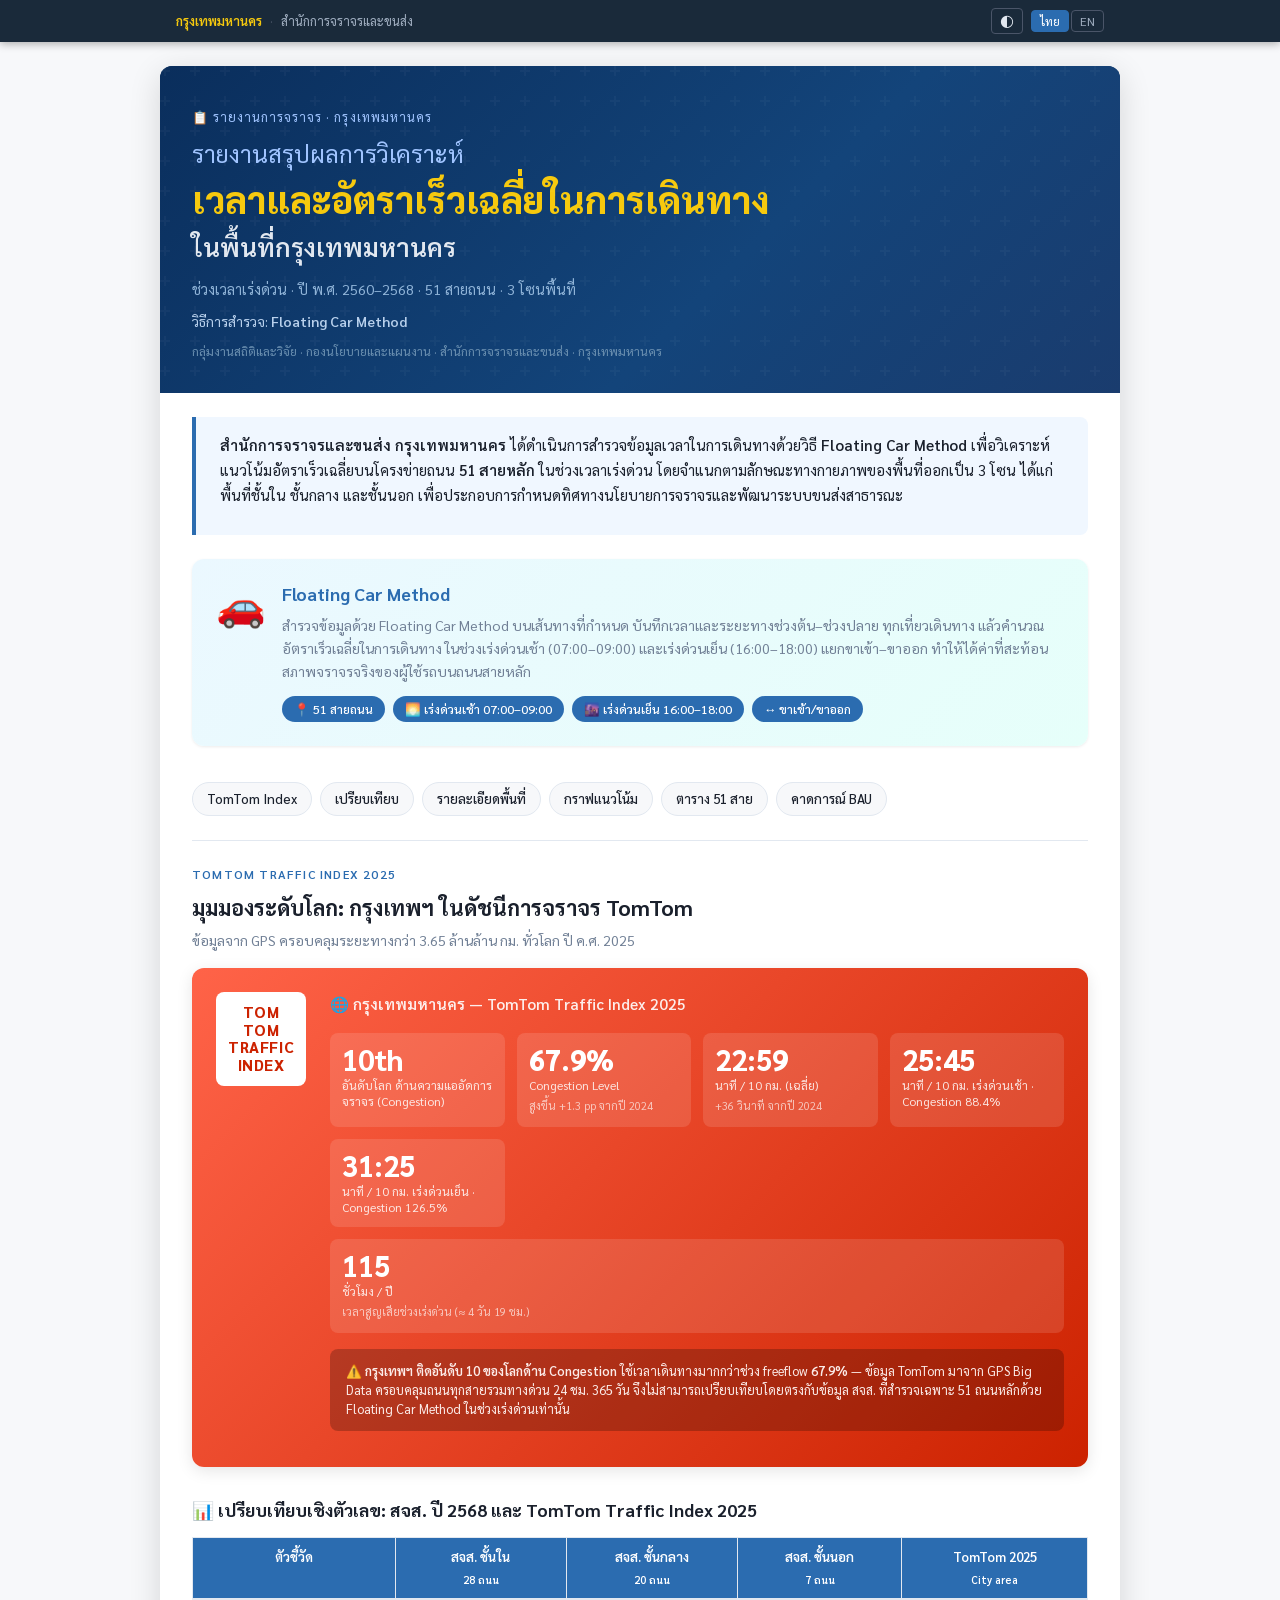
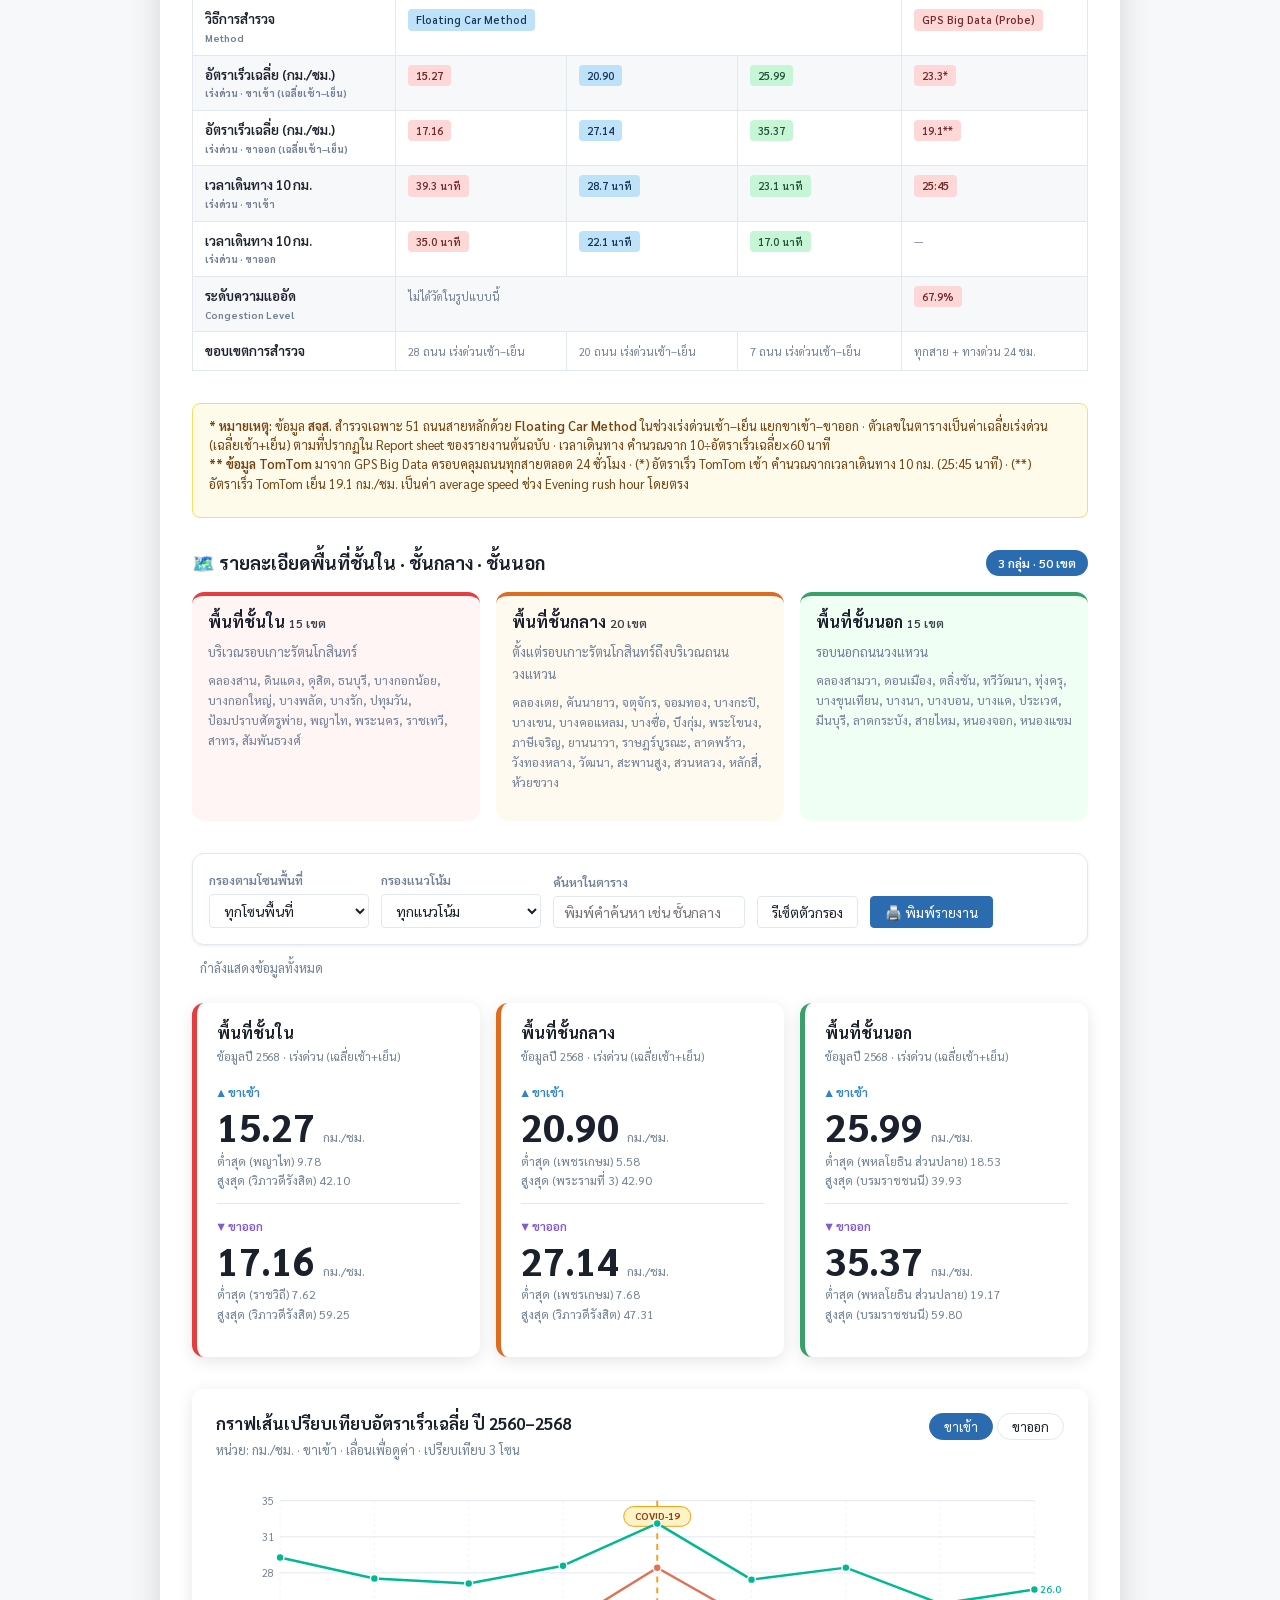
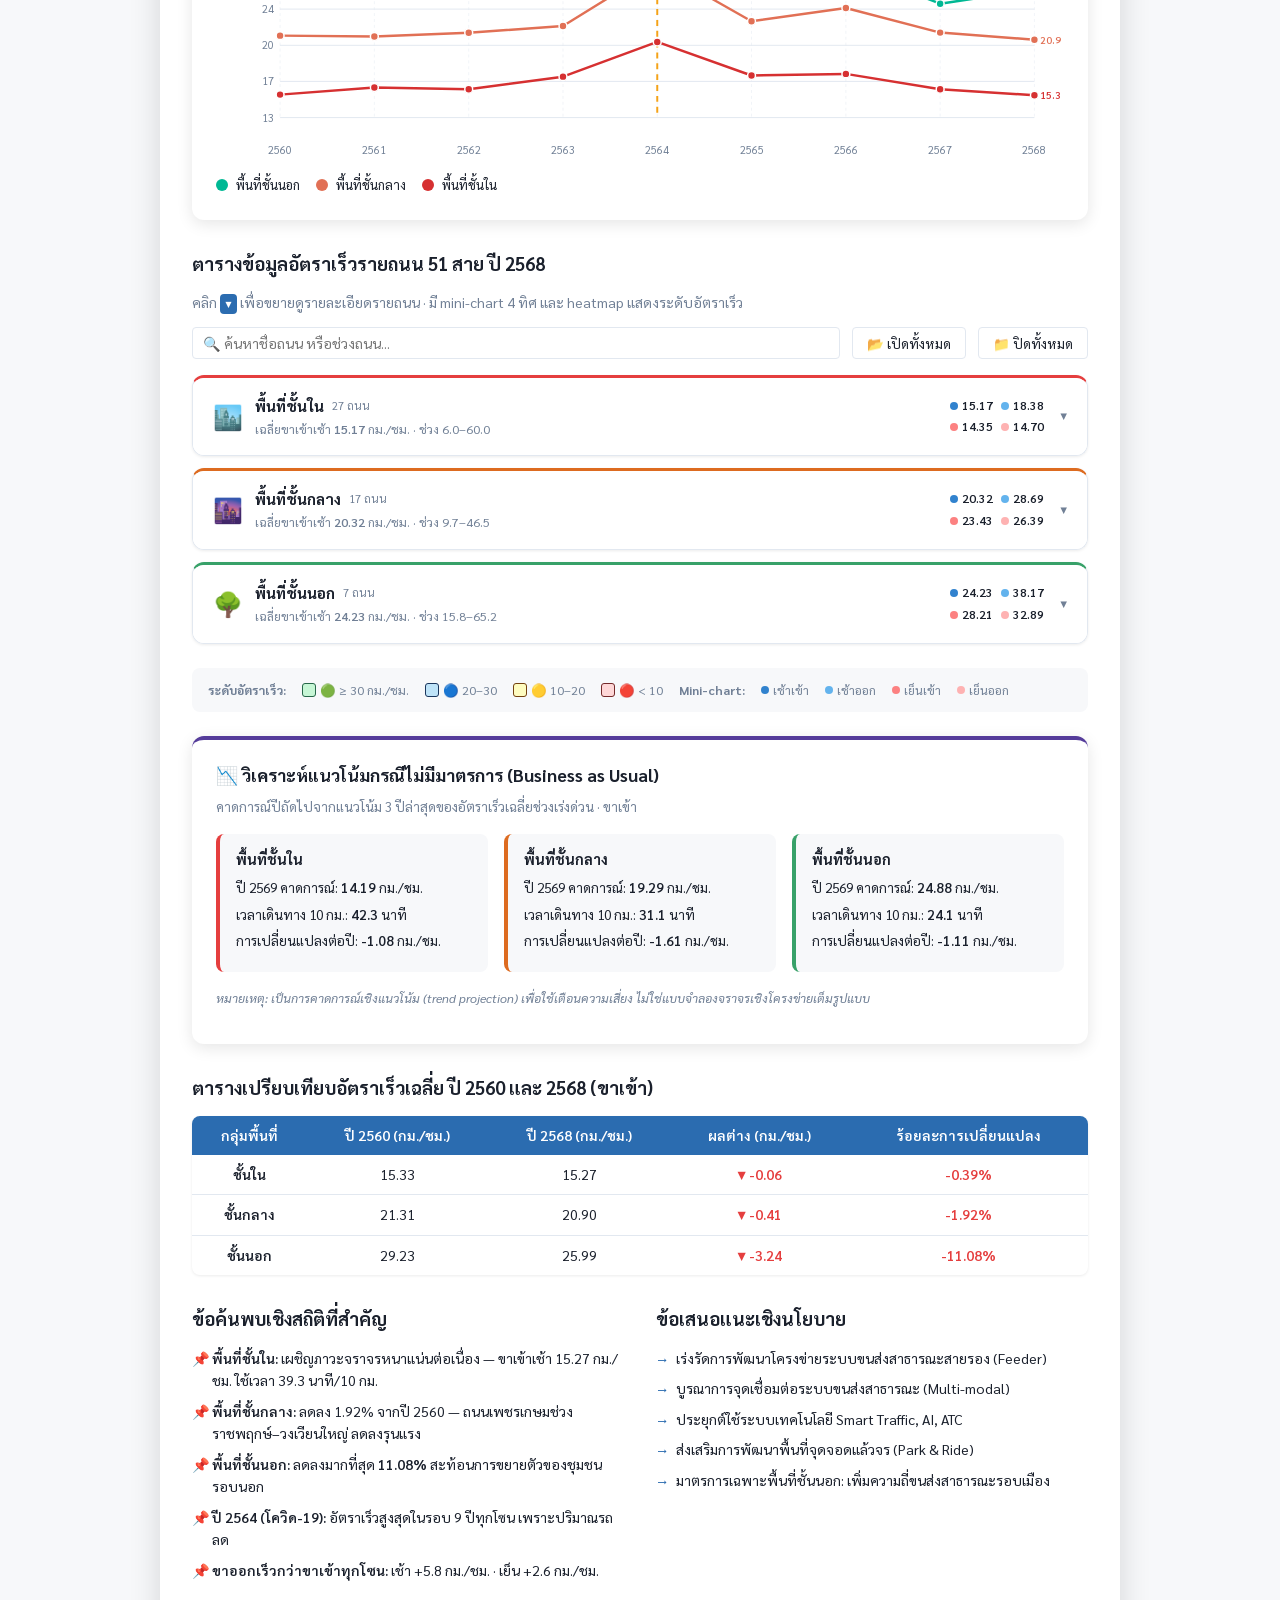
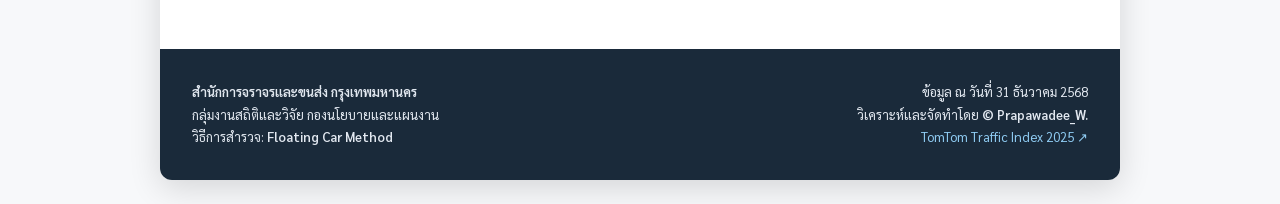
==== commit 4a64ba83: "feat: change all fonts to Sarabun throughout the dashboard Agent-Logs-Url: https://github.com/BMA-St" ====
--- a/index.html
+++ b/index.html
@@ -35,8 +35,8 @@
 <!-- ════════════════ Fonts ════════════════ -->
 <link rel="preconnect" href="https://fonts.googleapis.com">
 <link rel="preconnect" href="https://fonts.gstatic.com" crossorigin>
-<!-- Editorial: Noto Serif Display for headlines, IBM Plex Sans Thai for body, IBM Plex Mono for numbers -->
-<link href="https://fonts.googleapis.com/css2?family=Noto+Serif+Display:ital,wght@0,400;0,600;0,700;0,800;0,900;1,400;1,700&family=IBM+Plex+Sans+Thai:wght@300;400;500;600;700&family=IBM+Plex+Mono:wght@400;500;600;700&family=Sarabun:wght@300;400;500;600;700;800&display=swap" rel="stylesheet">
+<!-- Sarabun for all text elements -->
+<link href="https://fonts.googleapis.com/css2?family=Sarabun:ital,wght@0,300;0,400;0,500;0,600;0,700;0,800;1,400;1,700&display=swap" rel="stylesheet">
 <link rel="stylesheet" href="assets/styles.css">
 
 <!-- ════════════════ Schema.org JSON-LD ════════════════ -->
--- a/assets/styles.css
+++ b/assets/styles.css
@@ -1,9 +1,1053 @@
-/* Placeholder stylesheet */
+/* ════════════════════════════════════════════════════════════
+   BMA Travel Time Dashboard — styles.css
+   ════════════════════════════════════════════════════════════ */
+
+/* ── CSS custom properties ── */
 :root {
+  --font-body: 'Sarabun', sans-serif;
+  --font-head: 'Sarabun', sans-serif;
+  --font-mono: 'Sarabun', sans-serif;
+
+  --clr-bg:         #f7f8fa;
+  --clr-canvas:     #ffffff;
+  --clr-text:       #1a202c;
+  --clr-text-muted: #718096;
+  --clr-border:     #e2e8f0;
+  --clr-grid:       #e2e8f0;
+  --clr-axis:       #718096;
+  --clr-muted:      #718096;
+
+  --clr-hero-bg:    #0A2E5C;
+  --clr-hero-text:  #ffffff;
+  --clr-hero-hl:    #f6c90e;
+
+  --clr-inner:      #e53e3e;
+  --clr-middle:     #dd6b20;
+  --clr-outer:      #38a169;
+
+  --clr-utility-bg: #1a2a3a;
+  --clr-utility-text: #e2e8f0;
+
+  --clr-accent:     #2b6cb0;
+  --clr-accent-hover: #2c5282;
+
+  --shadow-sm:  0 1px 3px rgba(0,0,0,.08);
+  --shadow-md:  0 4px 16px rgba(0,0,0,.10);
+  --shadow-lg:  0 8px 32px rgba(0,0,0,.14);
+
+  --radius-sm: 4px;
+  --radius-md: 8px;
+  --radius-lg: 12px;
+
+  --sp-1: 0.25rem;
+  --sp-2: 0.5rem;
+  --sp-3: 0.75rem;
+  --sp-4: 1rem;
+  --sp-6: 1.5rem;
+  --sp-8: 2rem;
+  --sp-10: 2.5rem;
+  --sp-12: 3rem;
+
   color-scheme: light;
 }
+
+/* ── Dark mode ── */
+[data-theme="dark"] {
+  --clr-bg:         #0f1923;
+  --clr-canvas:     #1a2535;
+  --clr-text:       #e2e8f0;
+  --clr-text-muted: #a0aec0;
+  --clr-border:     #2d3748;
+  --clr-grid:       #2d3748;
+  --clr-axis:       #a0aec0;
+  --clr-muted:      #a0aec0;
+  --clr-hero-bg:    #061525;
+  --clr-utility-bg: #0f1923;
+  --clr-accent:     #63b3ed;
+  --clr-accent-hover: #90cdf4;
+  color-scheme: dark;
+}
+
+/* ── Base reset ── */
+*, *::before, *::after { box-sizing: border-box; }
+
+html { scroll-behavior: smooth; }
 
 body {
   margin: 0;
-  font-family: "Sarabun", sans-serif;
-}
+  font-family: var(--font-body);
+  font-size: 15px;
+  line-height: 1.65;
+  background: var(--clr-bg);
+  color: var(--clr-text);
+  transition: background 0.25s, color 0.25s;
+}
+
+h1, h2, h3, h4 {
+  margin: 0 0 var(--sp-3);
+  font-family: var(--font-head);
+  line-height: 1.3;
+  color: var(--clr-text);
+}
+
+p { margin: 0 0 var(--sp-3); }
+ul, ol { margin: 0 0 var(--sp-3); padding-left: var(--sp-6); }
+li { margin-bottom: var(--sp-1); }
+a { color: var(--clr-accent); text-decoration: none; }
+a:hover { text-decoration: underline; color: var(--clr-accent-hover); }
+table { border-collapse: collapse; width: 100%; }
+small { font-size: 0.8em; }
+strong { font-weight: 600; }
+
+/* ── Accessibility ── */
+.sr-only {
+  position: absolute;
+  width: 1px; height: 1px;
+  padding: 0; margin: -1px;
+  overflow: hidden;
+  clip: rect(0,0,0,0);
+  white-space: nowrap;
+  border: 0;
+}
+
+.skip-link {
+  position: absolute;
+  top: -100px; left: var(--sp-4);
+  background: var(--clr-accent);
+  color: #fff;
+  padding: var(--sp-2) var(--sp-4);
+  border-radius: var(--radius-sm);
+  font-weight: 600;
+  z-index: 9999;
+  transition: top 0.2s;
+}
+.skip-link:focus { top: var(--sp-2); }
+
+/* ── Utility bar ── */
+.utility-bar {
+  position: sticky;
+  top: 0;
+  z-index: 100;
+  background: var(--clr-utility-bg);
+  color: var(--clr-utility-text);
+  font-size: 0.8rem;
+  box-shadow: 0 2px 8px rgba(0,0,0,.3);
+}
+.utility-inner {
+  max-width: 960px;
+  margin: 0 auto;
+  padding: var(--sp-2) var(--sp-4);
+  display: flex;
+  align-items: center;
+  justify-content: space-between;
+  gap: var(--sp-4);
+  flex-wrap: wrap;
+}
+.utility-left { display: flex; align-items: center; gap: var(--sp-2); flex-wrap: wrap; }
+.utility-right { display: flex; align-items: center; gap: var(--sp-2); }
+
+.util-org { font-weight: 600; color: #f6c90e; }
+.util-dept { color: #a0aec0; }
+.util-sep { color: #4a5568; }
+
+.util-btn {
+  background: transparent;
+  border: 1px solid #4a5568;
+  color: var(--clr-utility-text);
+  border-radius: var(--radius-sm);
+  padding: var(--sp-1) var(--sp-2);
+  cursor: pointer;
+  font-size: 1rem;
+  line-height: 1;
+  transition: background 0.15s, border-color 0.15s;
+}
+.util-btn:hover { background: rgba(255,255,255,.1); border-color: #a0aec0; }
+
+.lang-toggle { display: flex; gap: 2px; }
+.lang-btn {
+  background: transparent;
+  border: 1px solid #4a5568;
+  color: #a0aec0;
+  border-radius: var(--radius-sm);
+  padding: 2px 8px;
+  cursor: pointer;
+  font-size: 0.78rem;
+  font-family: var(--font-body);
+  transition: background 0.15s, color 0.15s;
+}
+.lang-btn.active,
+.lang-btn[aria-pressed="true"] {
+  background: var(--clr-accent);
+  border-color: var(--clr-accent);
+  color: #fff;
+}
+.lang-btn:hover:not(.active) { background: rgba(255,255,255,.1); color: #fff; }
+
+/* ── A4 canvas ── */
+.a4-canvas {
+  max-width: 960px;
+  margin: var(--sp-6) auto;
+  background: var(--clr-canvas);
+  border-radius: var(--radius-lg);
+  box-shadow: var(--shadow-lg);
+  overflow: hidden;
+}
+
+.a4-body {
+  padding: var(--sp-6) var(--sp-8);
+}
+@media (max-width: 768px) {
+  .a4-body { padding: var(--sp-4); }
+  .a4-canvas { margin: var(--sp-2); border-radius: var(--radius-md); }
+}
+
+/* ── Hero section ── */
+.report-hero {
+  background: var(--clr-hero-bg);
+  background-image: linear-gradient(135deg, #0A2E5C 0%, #13447a 60%, #1a3c6e 100%);
+  color: var(--clr-hero-text);
+  padding: var(--sp-10) var(--sp-8) var(--sp-8);
+  position: relative;
+  overflow: hidden;
+}
+.report-hero::before {
+  content: '';
+  position: absolute;
+  inset: 0;
+  background: url("data:image/svg+xml,%3Csvg width='60' height='60' viewBox='0 0 60 60' xmlns='http://www.w3.org/2000/svg'%3E%3Cg fill='none' fill-rule='evenodd'%3E%3Cg fill='%23ffffff' fill-opacity='0.03'%3E%3Cpath d='M36 34v-4h-2v4h-4v2h4v4h2v-4h4v-2h-4zm0-30V0h-2v4h-4v2h4v4h2V6h4V4h-4zM6 34v-4H4v4H0v2h4v4h2v-4h4v-2H6zM6 4V0H4v4H0v2h4v4h2V6h4V4H6z'/%3E%3C/g%3E%3C/g%3E%3C/svg%3E");
+  pointer-events: none;
+}
+
+.hero-eyebrow {
+  font-size: 0.8rem;
+  letter-spacing: 0.08em;
+  color: #a0c4ff;
+  margin-bottom: var(--sp-3);
+  text-transform: uppercase;
+}
+
+.hero-title {
+  font-family: var(--font-head);
+  font-size: clamp(1.4rem, 3.5vw, 2.3rem);
+  font-weight: 800;
+  line-height: 1.25;
+  margin-bottom: var(--sp-4);
+  display: flex;
+  flex-direction: column;
+  gap: 0.2em;
+  color: #fff;
+}
+.hero-line-1 { font-weight: 400; font-size: 0.65em; color: #a0c4ff; }
+.hero-line-2.hl { color: var(--clr-hero-hl); }
+.hero-line-3 { font-size: 0.7em; color: #e2e8f0; font-weight: 600; }
+
+.hero-meta {
+  font-size: 0.9rem;
+  color: #90b4d8;
+  margin-bottom: var(--sp-2);
+}
+.hero-method {
+  font-size: 0.88rem;
+  color: #b8d0ec;
+  margin-bottom: var(--sp-2);
+}
+.hero-org {
+  font-size: 0.78rem;
+  color: #6a8fb0;
+  margin-bottom: 0;
+}
+
+/* ── Intro box ── */
+.intro-box {
+  background: #f0f7ff;
+  border-left: 4px solid var(--clr-accent);
+  border-radius: 0 var(--radius-md) var(--radius-md) 0;
+  padding: var(--sp-4) var(--sp-6);
+  margin-bottom: var(--sp-6);
+  font-size: 0.93rem;
+  color: var(--clr-text);
+}
+[data-theme="dark"] .intro-box {
+  background: #1e2d42;
+  border-color: #63b3ed;
+}
+
+/* ── Method card ── */
+.method-card {
+  display: flex;
+  gap: var(--sp-4);
+  background: linear-gradient(135deg, #ebf8ff 0%, #e6fffa 100%);
+  border-radius: var(--radius-lg);
+  padding: var(--sp-6);
+  margin-bottom: var(--sp-6);
+  box-shadow: var(--shadow-sm);
+  align-items: flex-start;
+}
+[data-theme="dark"] .method-card {
+  background: linear-gradient(135deg, #1a2d42 0%, #1a2d38 100%);
+}
+.method-icon { font-size: 2.5rem; line-height: 1; flex-shrink: 0; }
+.method-body { flex: 1; }
+.method-title { font-size: 1.1rem; font-weight: 700; color: #2b6cb0; margin-bottom: var(--sp-2); }
+[data-theme="dark"] .method-title { color: #63b3ed; }
+.method-desc { font-size: 0.88rem; color: var(--clr-text-muted); margin-bottom: var(--sp-3); }
+.method-meta { display: flex; flex-wrap: wrap; gap: var(--sp-2); }
+.method-pill {
+  background: #2b6cb0;
+  color: #fff;
+  border-radius: 99px;
+  padding: 3px 12px;
+  font-size: 0.78rem;
+  font-weight: 500;
+}
+[data-theme="dark"] .method-pill { background: #2c5282; }
+
+/* ── Navigation ── */
+.std-nav {
+  display: flex;
+  gap: var(--sp-2);
+  flex-wrap: wrap;
+  padding: var(--sp-3) 0 var(--sp-6);
+  overflow-x: auto;
+  -webkit-overflow-scrolling: touch;
+  border-bottom: 1px solid var(--clr-border);
+  margin-bottom: var(--sp-6);
+}
+.std-nav a {
+  display: inline-block;
+  padding: 5px 14px;
+  border-radius: 99px;
+  background: var(--clr-bg);
+  border: 1px solid var(--clr-border);
+  color: var(--clr-text);
+  font-size: 0.83rem;
+  font-weight: 500;
+  white-space: nowrap;
+  transition: background 0.15s, color 0.15s;
+  text-decoration: none;
+}
+.std-nav a:hover {
+  background: var(--clr-accent);
+  color: #fff;
+  border-color: var(--clr-accent);
+}
+[data-theme="dark"] .std-nav a { background: #2d3748; border-color: #4a5568; }
+
+/* ── Section common ── */
+.section-eyebrow {
+  font-size: 0.75rem;
+  text-transform: uppercase;
+  letter-spacing: 0.1em;
+  color: var(--clr-accent);
+  margin-bottom: var(--sp-2);
+  font-weight: 600;
+}
+.section-heading {
+  font-size: 1.35rem;
+  font-weight: 700;
+  margin-bottom: var(--sp-2);
+}
+.section-sub {
+  font-size: 0.88rem;
+  color: var(--clr-text-muted);
+  margin-bottom: var(--sp-4);
+}
+.section-title {
+  font-size: 1.15rem;
+  font-weight: 700;
+  margin-bottom: var(--sp-4);
+  color: var(--clr-text);
+}
+
+/* ── TomTom section ── */
+.tomtom-section {
+  margin-bottom: var(--sp-8);
+}
+.tomtom-card {
+  display: flex;
+  gap: var(--sp-6);
+  background: linear-gradient(135deg, #ff6348 0%, #cc2200 100%);
+  border-radius: var(--radius-lg);
+  padding: var(--sp-6);
+  color: #fff;
+  box-shadow: var(--shadow-md);
+  align-items: flex-start;
+}
+.tomtom-brand {
+  font-size: 0.95rem;
+  font-weight: 900;
+  line-height: 1.15;
+  letter-spacing: 0.04em;
+  background: #fff;
+  color: #cc2200;
+  padding: var(--sp-3) var(--sp-3);
+  border-radius: var(--radius-md);
+  text-align: center;
+  flex-shrink: 0;
+  min-width: 70px;
+  align-self: flex-start;
+}
+.tomtom-body { flex: 1; }
+.tomtom-city { font-size: 0.95rem; font-weight: 600; margin-bottom: var(--sp-4); opacity: 0.9; }
+.tomtom-stats-grid {
+  display: grid;
+  grid-template-columns: repeat(auto-fit, minmax(140px, 1fr));
+  gap: var(--sp-3);
+  margin-bottom: var(--sp-3);
+}
+.tomtom-stats-row2 { margin-bottom: var(--sp-4); }
+.tomtom-stat {
+  background: rgba(255,255,255,.12);
+  border-radius: var(--radius-md);
+  padding: var(--sp-3);
+}
+.tomtom-value { font-size: 1.8rem; font-weight: 800; font-family: var(--font-mono); line-height: 1; margin-bottom: 4px; }
+.tomtom-label { font-size: 0.75rem; opacity: 0.85; line-height: 1.3; }
+.tomtom-sub-label { font-size: 0.7rem; opacity: 0.65; margin-top: 3px; }
+.tomtom-note {
+  background: rgba(0,0,0,.25);
+  border-radius: var(--radius-md);
+  padding: var(--sp-3) var(--sp-4);
+  font-size: 0.8rem;
+  line-height: 1.5;
+  opacity: 0.9;
+}
+
+/* ── Compare card ── */
+.compare-card {
+  margin-bottom: var(--sp-8);
+}
+.compare-title {
+  font-size: 1.1rem;
+  font-weight: 700;
+  margin-bottom: var(--sp-4);
+}
+.ctable-wrap { overflow-x: auto; -webkit-overflow-scrolling: touch; }
+.compare-table {
+  font-size: 0.83rem;
+}
+.compare-table th, .compare-table td {
+  border: 1px solid var(--clr-border);
+  padding: var(--sp-2) var(--sp-3);
+  text-align: left;
+  vertical-align: top;
+}
+.compare-table thead th {
+  background: #2b6cb0;
+  color: #fff;
+  font-weight: 600;
+  text-align: center;
+}
+[data-theme="dark"] .compare-table thead th { background: #2c5282; }
+.compare-table tbody tr:nth-child(even) { background: var(--clr-bg); }
+[data-theme="dark"] .compare-table tbody tr:nth-child(even) { background: #1e2d42; }
+.row-label { font-weight: 600; }
+.row-sub { font-size: 0.75em; color: var(--clr-text-muted); }
+.cn { color: var(--clr-text-muted); font-size: 0.85em; }
+
+.chip {
+  display: inline-block;
+  border-radius: var(--radius-sm);
+  padding: 2px 8px;
+  font-size: 0.8em;
+  font-weight: 600;
+  font-family: var(--font-mono);
+}
+.chip.cb { background: #bee3f8; color: #1a365d; }
+.chip.cr { background: #fed7d7; color: #742a2a; }
+.chip.cg { background: #c6f6d5; color: #22543d; }
+[data-theme="dark"] .chip.cb { background: #2c5282; color: #bee3f8; }
+[data-theme="dark"] .chip.cr { background: #742a2a; color: #fed7d7; }
+[data-theme="dark"] .chip.cg { background: #276749; color: #c6f6d5; }
+
+/* ── Source note ── */
+.source-note {
+  background: #fffbeb;
+  border: 1px solid #f6e05e;
+  border-radius: var(--radius-md);
+  padding: var(--sp-3) var(--sp-4);
+  font-size: 0.8rem;
+  color: #744210;
+  margin-bottom: var(--sp-8);
+  line-height: 1.5;
+}
+[data-theme="dark"] .source-note {
+  background: #2d2a14;
+  border-color: #b7791f;
+  color: #f6e05e;
+}
+
+/* ── Zone district card ── */
+.zone-district-card {
+  margin-bottom: var(--sp-8);
+}
+.zone-district-header {
+  display: flex;
+  align-items: center;
+  justify-content: space-between;
+  flex-wrap: wrap;
+  gap: var(--sp-2);
+  margin-bottom: var(--sp-4);
+}
+.zone-district-header h2 { margin: 0; font-size: 1.15rem; }
+.zd-badge {
+  background: var(--clr-accent);
+  color: #fff;
+  border-radius: 99px;
+  padding: 3px 12px;
+  font-size: 0.78rem;
+  font-weight: 600;
+}
+.zone-district-grid {
+  display: grid;
+  grid-template-columns: repeat(3, 1fr);
+  gap: var(--sp-4);
+}
+@media (max-width: 768px) { .zone-district-grid { grid-template-columns: 1fr; } }
+
+.zd-item {
+  border-radius: var(--radius-lg);
+  padding: var(--sp-4);
+  border-top: 4px solid currentColor;
+}
+.zd-item.inner { background: #fff5f5; color: var(--clr-inner); border-top-color: var(--clr-inner); }
+.zd-item.middle { background: #fffaf0; color: var(--clr-middle); border-top-color: var(--clr-middle); }
+.zd-item.outer { background: #f0fff4; color: var(--clr-outer); border-top-color: var(--clr-outer); }
+[data-theme="dark"] .zd-item.inner { background: #2d1414; }
+[data-theme="dark"] .zd-item.middle { background: #2d1f10; }
+[data-theme="dark"] .zd-item.outer { background: #0f2d1c; }
+
+.zd-title { font-size: 1rem; font-weight: 700; margin-bottom: var(--sp-2); }
+.zd-count { font-size: 0.75em; font-weight: 600; opacity: 0.85; }
+.zd-desc { font-size: 0.83rem; color: var(--clr-text-muted); margin-bottom: var(--sp-2); }
+.zd-districts { font-size: 0.78rem; color: var(--clr-text-muted); line-height: 1.6; }
+
+/* ── Control panel ── */
+.control-panel {
+  display: flex;
+  flex-wrap: wrap;
+  gap: var(--sp-3);
+  align-items: flex-end;
+  background: var(--clr-canvas);
+  border: 1px solid var(--clr-border);
+  border-radius: var(--radius-lg);
+  padding: var(--sp-4);
+  margin-bottom: var(--sp-3);
+  box-shadow: var(--shadow-sm);
+}
+.control-group { display: flex; flex-direction: column; gap: var(--sp-1); }
+.control-label { font-size: 0.78rem; font-weight: 600; color: var(--clr-text-muted); }
+.control-select, .control-input {
+  border: 1px solid var(--clr-border);
+  border-radius: var(--radius-sm);
+  padding: 6px 10px;
+  font-size: 0.88rem;
+  font-family: var(--font-body);
+  background: var(--clr-canvas);
+  color: var(--clr-text);
+  min-width: 160px;
+  transition: border-color 0.15s;
+}
+.control-select:focus, .control-input:focus {
+  outline: none;
+  border-color: var(--clr-accent);
+  box-shadow: 0 0 0 3px rgba(43,108,176,.15);
+}
+.control-btn {
+  padding: 6px 14px;
+  border: 1px solid var(--clr-border);
+  border-radius: var(--radius-sm);
+  background: var(--clr-canvas);
+  color: var(--clr-text);
+  font-size: 0.85rem;
+  font-family: var(--font-body);
+  cursor: pointer;
+  transition: background 0.15s, color 0.15s;
+  align-self: flex-end;
+}
+.control-btn:hover { background: var(--clr-bg); }
+.control-btn.primary { background: var(--clr-accent); color: #fff; border-color: var(--clr-accent); }
+.control-btn.primary:hover { background: var(--clr-accent-hover); }
+
+.filter-status {
+  font-size: 0.8rem;
+  color: var(--clr-text-muted);
+  margin-bottom: var(--sp-6);
+  padding-left: var(--sp-2);
+}
+
+/* ── Cards grid ── */
+.cards-grid {
+  display: grid;
+  grid-template-columns: repeat(3, 1fr);
+  gap: var(--sp-4);
+  margin-bottom: var(--sp-8);
+}
+@media (max-width: 900px) { .cards-grid { grid-template-columns: 1fr 1fr; } }
+@media (max-width: 600px) { .cards-grid { grid-template-columns: 1fr; } }
+
+.data-card {
+  border-radius: var(--radius-lg);
+  padding: var(--sp-5, 1.25rem);
+  box-shadow: var(--shadow-md);
+  background: var(--clr-canvas);
+  border-left: 5px solid var(--clr-border);
+  transition: transform 0.2s, box-shadow 0.2s;
+}
+.data-card:hover { transform: translateY(-2px); box-shadow: var(--shadow-lg); }
+.card-inner  { border-left-color: var(--clr-inner); }
+.card-middle { border-left-color: var(--clr-middle); }
+.card-outer  { border-left-color: var(--clr-outer); }
+
+.card-title { font-size: 1rem; font-weight: 700; margin-bottom: var(--sp-1); }
+.card-year-badge { font-size: 0.72rem; color: var(--clr-text-muted); margin-bottom: var(--sp-4); }
+.card-direction-section { margin-bottom: var(--sp-3); }
+.card-direction-label { font-size: 0.78rem; font-weight: 600; margin-bottom: var(--sp-1); }
+.card-dir-in { color: #3182ce; }
+.card-dir-out { color: #805ad5; }
+.card-value { display: flex; align-items: baseline; gap: var(--sp-2); margin-bottom: var(--sp-1); }
+.kpi-speed {
+  font-family: var(--font-mono);
+  font-size: 2.4rem;
+  font-weight: 700;
+  line-height: 1;
+  color: var(--clr-text);
+}
+.card-unit { font-size: 0.78rem; color: var(--clr-text-muted); }
+.card-stats { font-size: 0.75rem; color: var(--clr-text-muted); }
+.card-divider { border: none; border-top: 1px solid var(--clr-border); margin: var(--sp-3) 0; }
+
+/* ── Trend chart ── */
+.line-card {
+  background: var(--clr-canvas);
+  border-radius: var(--radius-lg);
+  padding: var(--sp-6);
+  box-shadow: var(--shadow-md);
+  margin-bottom: var(--sp-8);
+}
+.line-toolbar {
+  display: flex;
+  justify-content: space-between;
+  align-items: flex-start;
+  flex-wrap: wrap;
+  gap: var(--sp-3);
+  margin-bottom: var(--sp-4);
+}
+.line-title { font-size: 1.05rem; font-weight: 700; margin-bottom: var(--sp-1); }
+.line-sub { font-size: 0.8rem; color: var(--clr-text-muted); margin: 0; }
+.dir-toggle { display: flex; gap: var(--sp-1); }
+.dir-btn {
+  padding: 4px 14px;
+  border: 1px solid var(--clr-border);
+  border-radius: 99px;
+  background: transparent;
+  color: var(--clr-text);
+  font-size: 0.83rem;
+  font-family: var(--font-body);
+  cursor: pointer;
+  transition: background 0.15s, color 0.15s;
+}
+.dir-btn.active { background: var(--clr-accent); color: #fff; border-color: var(--clr-accent); }
+.dir-btn:hover:not(.active) { background: var(--clr-bg); }
+
+.line-wrap {
+  width: 100%;
+  overflow-x: auto;
+  -webkit-overflow-scrolling: touch;
+  position: relative;
+}
+.line-wrap svg { display: block; min-width: 420px; }
+
+.trend-hit { cursor: crosshair; outline: none; }
+.trend-hit.is-active { fill: rgba(245, 158, 11, 0.08); }
+
+.trend-tooltip {
+  position: absolute;
+  min-width: 170px;
+  max-width: 220px;
+  padding: 10px 12px;
+  border-radius: var(--radius-md);
+  background: rgba(15, 23, 42, 0.96);
+  color: #fff;
+  box-shadow: var(--shadow-lg);
+  pointer-events: none;
+  opacity: 0;
+  transform: translateY(4px);
+  transition: opacity 0.12s ease, transform 0.12s ease;
+  z-index: 2;
+}
+
+.trend-tooltip.is-visible {
+  opacity: 1;
+  transform: translateY(0);
+}
+
+.trend-tooltip-year {
+  font-size: 0.82rem;
+  font-weight: 700;
+  color: #fcd34d;
+}
+
+.trend-tooltip-dir {
+  font-size: 0.72rem;
+  color: rgba(255,255,255,0.72);
+  margin: 2px 0 8px;
+}
+
+.trend-tooltip-row {
+  display: flex;
+  align-items: center;
+  justify-content: space-between;
+  gap: 12px;
+  font-size: 0.78rem;
+}
+
+.trend-tooltip-row + .trend-tooltip-row {
+  margin-top: 4px;
+}
+
+.trend-tooltip-key {
+  display: inline-flex;
+  align-items: center;
+  gap: 6px;
+}
+
+.trend-tooltip-dot {
+  width: 8px;
+  height: 8px;
+  border-radius: 50%;
+  display: inline-block;
+}
+
+.line-legend {
+  display: flex;
+  gap: var(--sp-4);
+  flex-wrap: wrap;
+  margin-top: var(--sp-3);
+  font-size: 0.82rem;
+}
+.legend-item { display: flex; align-items: center; gap: var(--sp-2); }
+.legend-dot { width: 12px; height: 12px; border-radius: 50%; display: inline-block; }
+
+/* ── Road table section ── */
+.rt-intro {
+  font-size: 0.88rem;
+  color: var(--clr-text-muted);
+  margin-bottom: var(--sp-3);
+}
+.rt-icon-hint {
+  display: inline-block;
+  background: var(--clr-accent);
+  color: #fff;
+  border-radius: var(--radius-sm);
+  padding: 1px 5px;
+  font-size: 0.75em;
+}
+
+.rt-toolbar {
+  display: flex;
+  gap: var(--sp-3);
+  flex-wrap: wrap;
+  align-items: center;
+  margin-bottom: var(--sp-4);
+}
+.rt-toolbar .control-input { flex: 1; min-width: 200px; }
+
+/* ── Zone accordion ── */
+.zone-accordion { display: flex; flex-direction: column; gap: var(--sp-3); margin-bottom: var(--sp-6); }
+
+.zone-acc {
+  border-radius: var(--radius-lg);
+  border: 1px solid var(--clr-border);
+  overflow: hidden;
+  box-shadow: var(--shadow-sm);
+}
+.zone-acc.inner { border-top: 3px solid var(--clr-inner); }
+.zone-acc.middle { border-top: 3px solid var(--clr-middle); }
+.zone-acc.outer { border-top: 3px solid var(--clr-outer); }
+
+.zone-summary {
+  display: flex;
+  align-items: center;
+  justify-content: space-between;
+  gap: var(--sp-4);
+  padding: var(--sp-4) var(--sp-5, 1.25rem);
+  cursor: pointer;
+  user-select: none;
+  background: var(--clr-canvas);
+  list-style: none;
+  transition: background 0.15s;
+}
+.zone-summary::-webkit-details-marker { display: none; }
+.zone-summary:hover { background: var(--clr-bg); }
+[data-theme="dark"] .zone-summary:hover { background: #1e2d42; }
+
+.zone-summary-left { display: flex; align-items: center; gap: var(--sp-3); }
+.zone-icon { font-size: 1.5rem; flex-shrink: 0; }
+.zone-summary-text { min-width: 0; }
+.zone-summary-title { font-weight: 700; font-size: 0.95rem; display: flex; align-items: center; gap: var(--sp-2); }
+.zone-summary-count { font-size: 0.75em; color: var(--clr-text-muted); font-weight: 400; }
+.zone-summary-meta { font-size: 0.78rem; color: var(--clr-text-muted); }
+.zone-summary-right { display: flex; align-items: center; gap: var(--sp-4); flex-shrink: 0; }
+
+.zone-stat-mini { display: grid; grid-template-columns: 1fr 1fr; gap: 2px 8px; }
+.zsm-row { display: flex; align-items: center; gap: 4px; font-size: 0.72rem; }
+.zsm-dot {
+  width: 8px; height: 8px;
+  border-radius: 50%;
+  display: inline-block;
+  flex-shrink: 0;
+}
+.zsm-dot.am-in  { background: #3182ce; }
+.zsm-dot.am-out { background: #63b3ed; }
+.zsm-dot.pm-in  { background: #fc8181; }
+.zsm-dot.pm-out { background: #feb2b2; }
+.zsm-val { font-family: var(--font-mono); font-weight: 600; font-size: 0.75rem; }
+
+.zone-chevron {
+  font-size: 0.7rem;
+  color: var(--clr-text-muted);
+  transition: transform 0.25s;
+  display: inline-block;
+}
+.zone-chevron.open { transform: rotate(180deg); }
+
+.zone-acc-body { border-top: 1px solid var(--clr-border); background: var(--clr-canvas); }
+
+/* ── Road table ── */
+.rt-wrap { overflow-x: auto; -webkit-overflow-scrolling: touch; }
+.rt-table {
+  font-size: 0.82rem;
+  min-width: 700px;
+}
+.rt-table th {
+  background: #2b6cb0;
+  color: #fff;
+  padding: var(--sp-2) var(--sp-3);
+  text-align: center;
+  font-weight: 600;
+  white-space: nowrap;
+  border: 1px solid #2c5282;
+}
+[data-theme="dark"] .rt-table th { background: #2c5282; border-color: #1a365d; }
+.rt-table .th-left { text-align: left; }
+.rt-table .th-group.am { background: #c05621; }
+.rt-table .th-group.pm { background: #6b46c1; }
+[data-theme="dark"] .rt-table .th-group.am { background: #7b341e; }
+[data-theme="dark"] .rt-table .th-group.pm { background: #44337a; }
+
+.rt-table td {
+  padding: var(--sp-2) var(--sp-3);
+  border: 1px solid var(--clr-border);
+  text-align: center;
+  vertical-align: middle;
+  font-family: var(--font-mono);
+  font-size: 0.82rem;
+}
+.rt-table .td-name { font-family: var(--font-body); text-align: left; font-size: 0.82rem; }
+.rt-table .td-name small { color: var(--clr-text-muted); font-family: var(--font-body); }
+.rt-table .td-seq { width: 40px; }
+.rt-table .td-len { width: 65px; }
+.rt-table .td-mini { width: 80px; }
+.rt-table tbody tr:nth-child(even) { background: var(--clr-bg); }
+.rt-table tbody tr:hover { background: #ebf8ff; }
+[data-theme="dark"] .rt-table tbody tr:hover { background: #1a2d42; }
+
+/* sortable headers */
+.sortable { cursor: pointer; position: relative; }
+.sortable:hover { background: rgba(255,255,255,.15); }
+.sortable.sort-asc::after  { content: ' ↑'; font-size: 0.7em; }
+.sortable.sort-desc::after { content: ' ↓'; font-size: 0.7em; }
+
+/* Speed heatmap cells */
+.spd-fast { background: #c6f6d5; color: #276749; }
+.spd-mid  { background: #bee3f8; color: #1a365d; }
+.spd-slow { background: #fefcbf; color: #744210; }
+.spd-jam  { background: #fed7d7; color: #742a2a; }
+[data-theme="dark"] .spd-fast { background: #276749; color: #c6f6d5; }
+[data-theme="dark"] .spd-mid  { background: #1a365d; color: #bee3f8; }
+[data-theme="dark"] .spd-slow { background: #744210; color: #fefcbf; }
+[data-theme="dark"] .spd-jam  { background: #742a2a; color: #fed7d7; }
+
+.one-way { color: var(--clr-text-muted); font-style: italic; font-size: 0.8em; }
+
+.mini-spd-chart { display: block; margin: 0 auto; }
+
+/* ── Legend bottom ── */
+.rt-legend-bottom {
+  display: flex;
+  flex-wrap: wrap;
+  gap: var(--sp-2) var(--sp-4);
+  padding: var(--sp-3) var(--sp-4);
+  background: var(--clr-bg);
+  border-radius: var(--radius-md);
+  font-size: 0.78rem;
+  margin-bottom: var(--sp-6);
+}
+.lg-section { font-weight: 700; color: var(--clr-text-muted); }
+.lg-item { display: flex; align-items: center; gap: 4px; color: var(--clr-text-muted); }
+.lg {
+  display: inline-block;
+  width: 14px; height: 14px;
+  border-radius: 3px;
+  flex-shrink: 0;
+}
+.lg.lg-fast { background: #c6f6d5; border: 1px solid #276749; }
+.lg.lg-mid  { background: #bee3f8; border: 1px solid #1a365d; }
+.lg.lg-slow { background: #fefcbf; border: 1px solid #744210; }
+.lg.lg-jam  { background: #fed7d7; border: 1px solid #742a2a; }
+
+/* ── Scenario BAU ── */
+.scenario-card {
+  background: var(--clr-canvas);
+  border-radius: var(--radius-lg);
+  padding: var(--sp-6);
+  box-shadow: var(--shadow-md);
+  margin-bottom: var(--sp-8);
+  border-top: 4px solid #553c9a;
+}
+.scenario-title { font-size: 1.1rem; font-weight: 700; margin-bottom: var(--sp-2); }
+.scenario-sub { font-size: 0.85rem; color: var(--clr-text-muted); margin-bottom: var(--sp-4); }
+.scenario-grid {
+  display: grid;
+  grid-template-columns: repeat(3, 1fr);
+  gap: var(--sp-4);
+  margin-bottom: var(--sp-4);
+}
+@media (max-width: 768px) { .scenario-grid { grid-template-columns: 1fr; } }
+
+.scenario-item {
+  background: var(--clr-bg);
+  border-radius: var(--radius-md);
+  padding: var(--sp-4);
+  border-left: 4px solid var(--clr-border);
+}
+.scenario-item[data-zone="inner"] { border-left-color: var(--clr-inner); }
+.scenario-item[data-zone="middle"] { border-left-color: var(--clr-middle); }
+.scenario-item[data-zone="outer"] { border-left-color: var(--clr-outer); }
+
+.scenario-zone { font-size: 0.9rem; font-weight: 700; margin-bottom: var(--sp-2); }
+.scenario-kpi { font-size: 0.85rem; margin-bottom: var(--sp-1); }
+.scenario-kpi strong { font-family: var(--font-mono); font-size: 1em; }
+.scenario-note { font-size: 0.78rem; color: var(--clr-text-muted); font-style: italic; }
+
+/* ── Modern comparison table ── */
+.modern-table {
+  font-size: 0.88rem;
+  margin-bottom: var(--sp-8);
+  box-shadow: var(--shadow-sm);
+  border-radius: var(--radius-md);
+  overflow: hidden;
+}
+.modern-table th {
+  background: #2b6cb0;
+  color: #fff;
+  padding: var(--sp-2) var(--sp-3);
+  font-weight: 600;
+  text-align: center;
+}
+[data-theme="dark"] .modern-table th { background: #2c5282; }
+.modern-table td {
+  padding: var(--sp-2) var(--sp-3);
+  border-bottom: 1px solid var(--clr-border);
+  text-align: center;
+}
+.modern-table tbody tr:last-child td { border-bottom: none; }
+.modern-table tbody tr:hover { background: #ebf8ff; }
+[data-theme="dark"] .modern-table tbody tr:hover { background: #1a2d42; }
+
+.text-trend-down { color: #e53e3e; font-weight: 600; }
+.text-trend-up { color: #38a169; font-weight: 600; }
+
+/* ── Bottom grid ── */
+.bottom-grid {
+  display: grid;
+  grid-template-columns: 1fr 1fr;
+  gap: var(--sp-8);
+  margin-bottom: var(--sp-8);
+}
+@media (max-width: 768px) { .bottom-grid { grid-template-columns: 1fr; } }
+
+.insight-list li, .policy-list li {
+  font-size: 0.88rem;
+  margin-bottom: var(--sp-2);
+  line-height: 1.6;
+}
+.insight-list { list-style: none; padding: 0; }
+.insight-list li { padding-left: var(--sp-5, 1.25rem); position: relative; }
+.insight-list li::before { content: '📌'; position: absolute; left: 0; }
+.policy-list { list-style: none; padding: 0; }
+.policy-list li { padding-left: var(--sp-5, 1.25rem); position: relative; }
+.policy-list li::before { content: '→'; position: absolute; left: 0; color: var(--clr-accent); font-weight: 700; }
+
+/* ── Footer ── */
+.footer {
+  background: var(--clr-utility-bg);
+  color: var(--clr-utility-text);
+  padding: var(--sp-8);
+  display: flex;
+  justify-content: space-between;
+  flex-wrap: wrap;
+  gap: var(--sp-4);
+  font-size: 0.82rem;
+  line-height: 1.7;
+}
+.footer a { color: #90cdf4; }
+.footer a:hover { color: #fff; }
+.footer-right { text-align: right; }
+@media (max-width: 600px) { .footer { flex-direction: column; } .footer-right { text-align: left; } }
+
+/* ── Back to top ── */
+.to-top {
+  position: fixed;
+  bottom: var(--sp-6);
+  right: var(--sp-6);
+  width: 44px; height: 44px;
+  background: var(--clr-accent);
+  color: #fff;
+  border: none;
+  border-radius: 50%;
+  font-size: 1.2rem;
+  cursor: pointer;
+  box-shadow: var(--shadow-md);
+  display: flex; align-items: center; justify-content: center;
+  opacity: 0;
+  pointer-events: none;
+  transition: opacity 0.25s, transform 0.25s;
+  z-index: 50;
+}
+.to-top.visible { opacity: 1; pointer-events: auto; }
+.to-top:hover { background: var(--clr-accent-hover); transform: scale(1.1); }
+
+/* ── Reveal animation ── */
+.reveal {
+  opacity: 0;
+  transform: translateY(20px);
+  transition: opacity 0.5s ease, transform 0.5s ease;
+}
+.reveal.is-visible {
+  opacity: 1;
+  transform: translateY(0);
+}
+
+/* ── Print styles ── */
+@media print {
+  .utility-bar,
+  .control-panel,
+  .filter-status,
+  .to-top,
+  .rt-toolbar,
+  #rtExpandAll,
+  #rtCollapseAll,
+  .dir-toggle,
+  .std-nav { display: none !important; }
+
+  body { background: #fff; color: #000; font-size: 11pt; }
+  .a4-canvas { box-shadow: none; margin: 0; border-radius: 0; max-width: 100%; }
+  .a4-body { padding: 1cm; }
+  .reveal { opacity: 1; transform: none; }
+  .zone-acc { break-inside: avoid; }
+  [data-theme="dark"] { --clr-bg: #fff; --clr-canvas: #fff; --clr-text: #000; }
+  a[href]::after { content: ""; }
+}
+
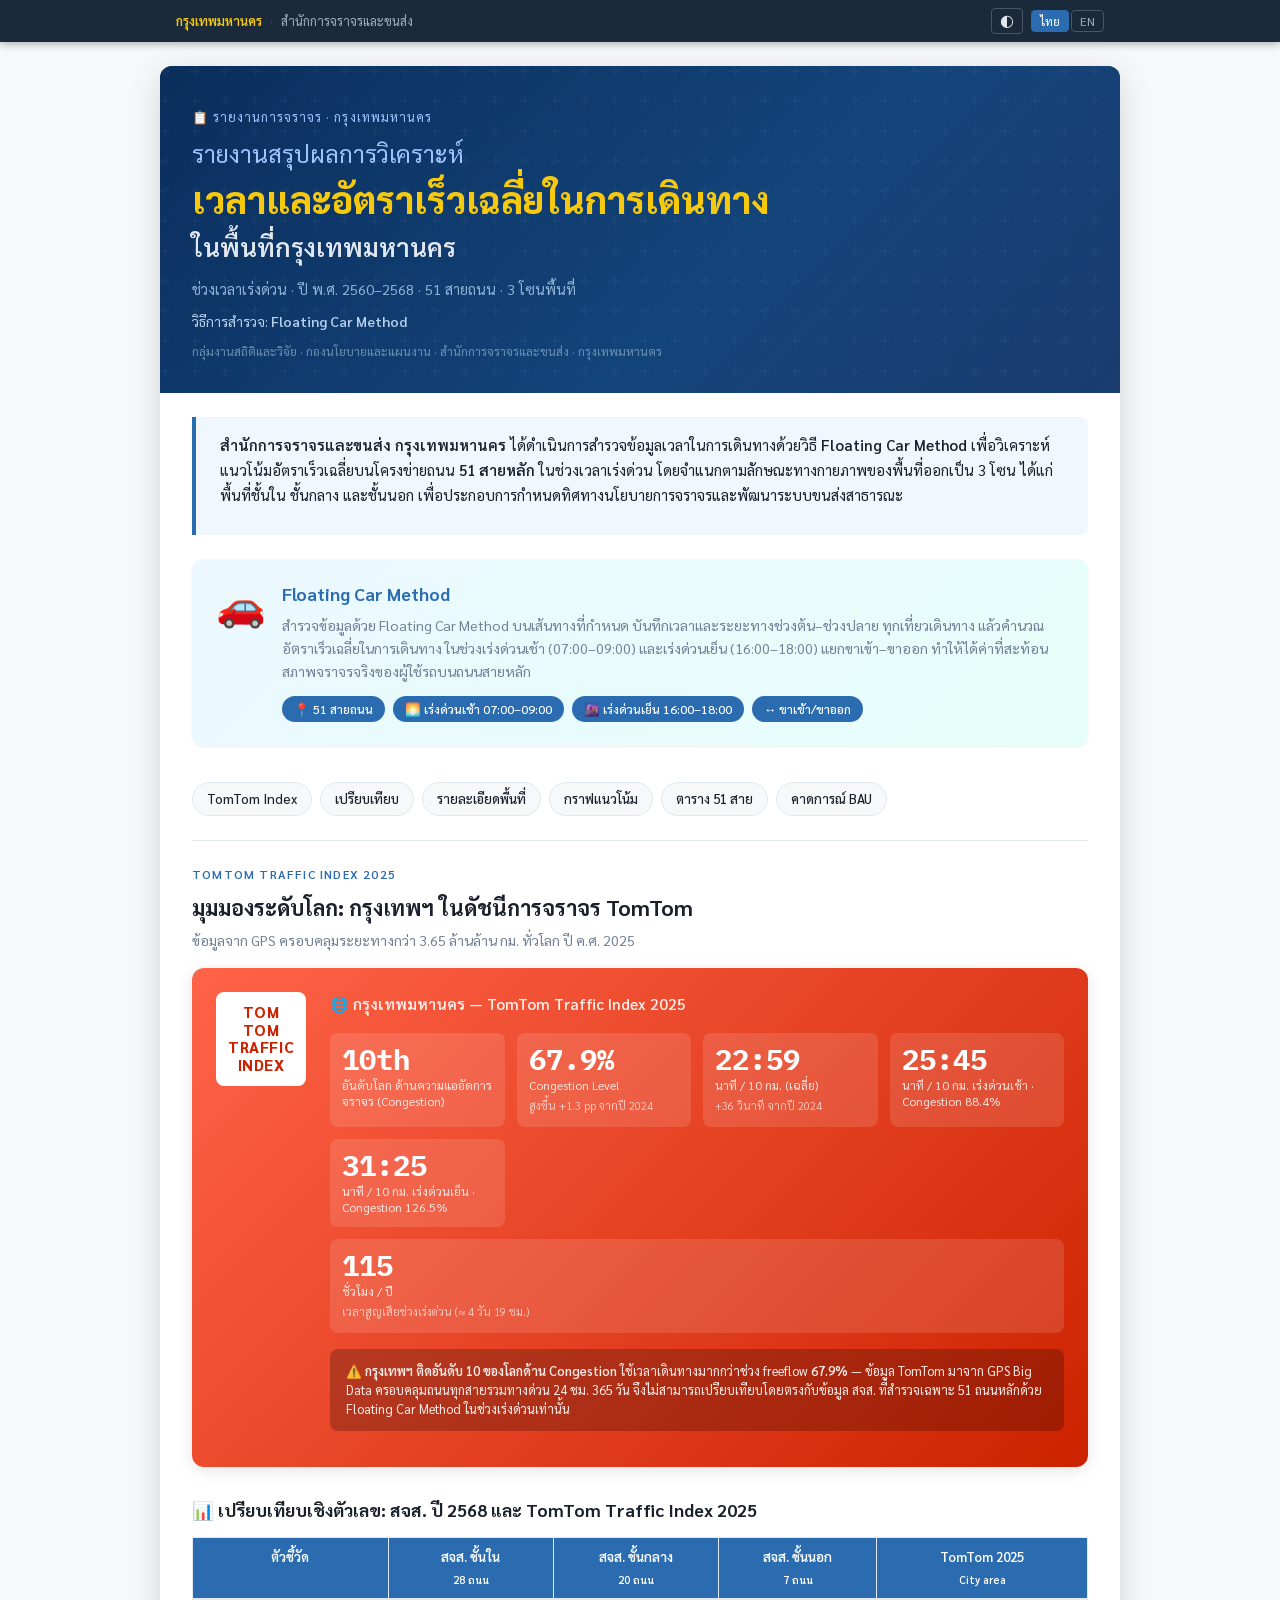
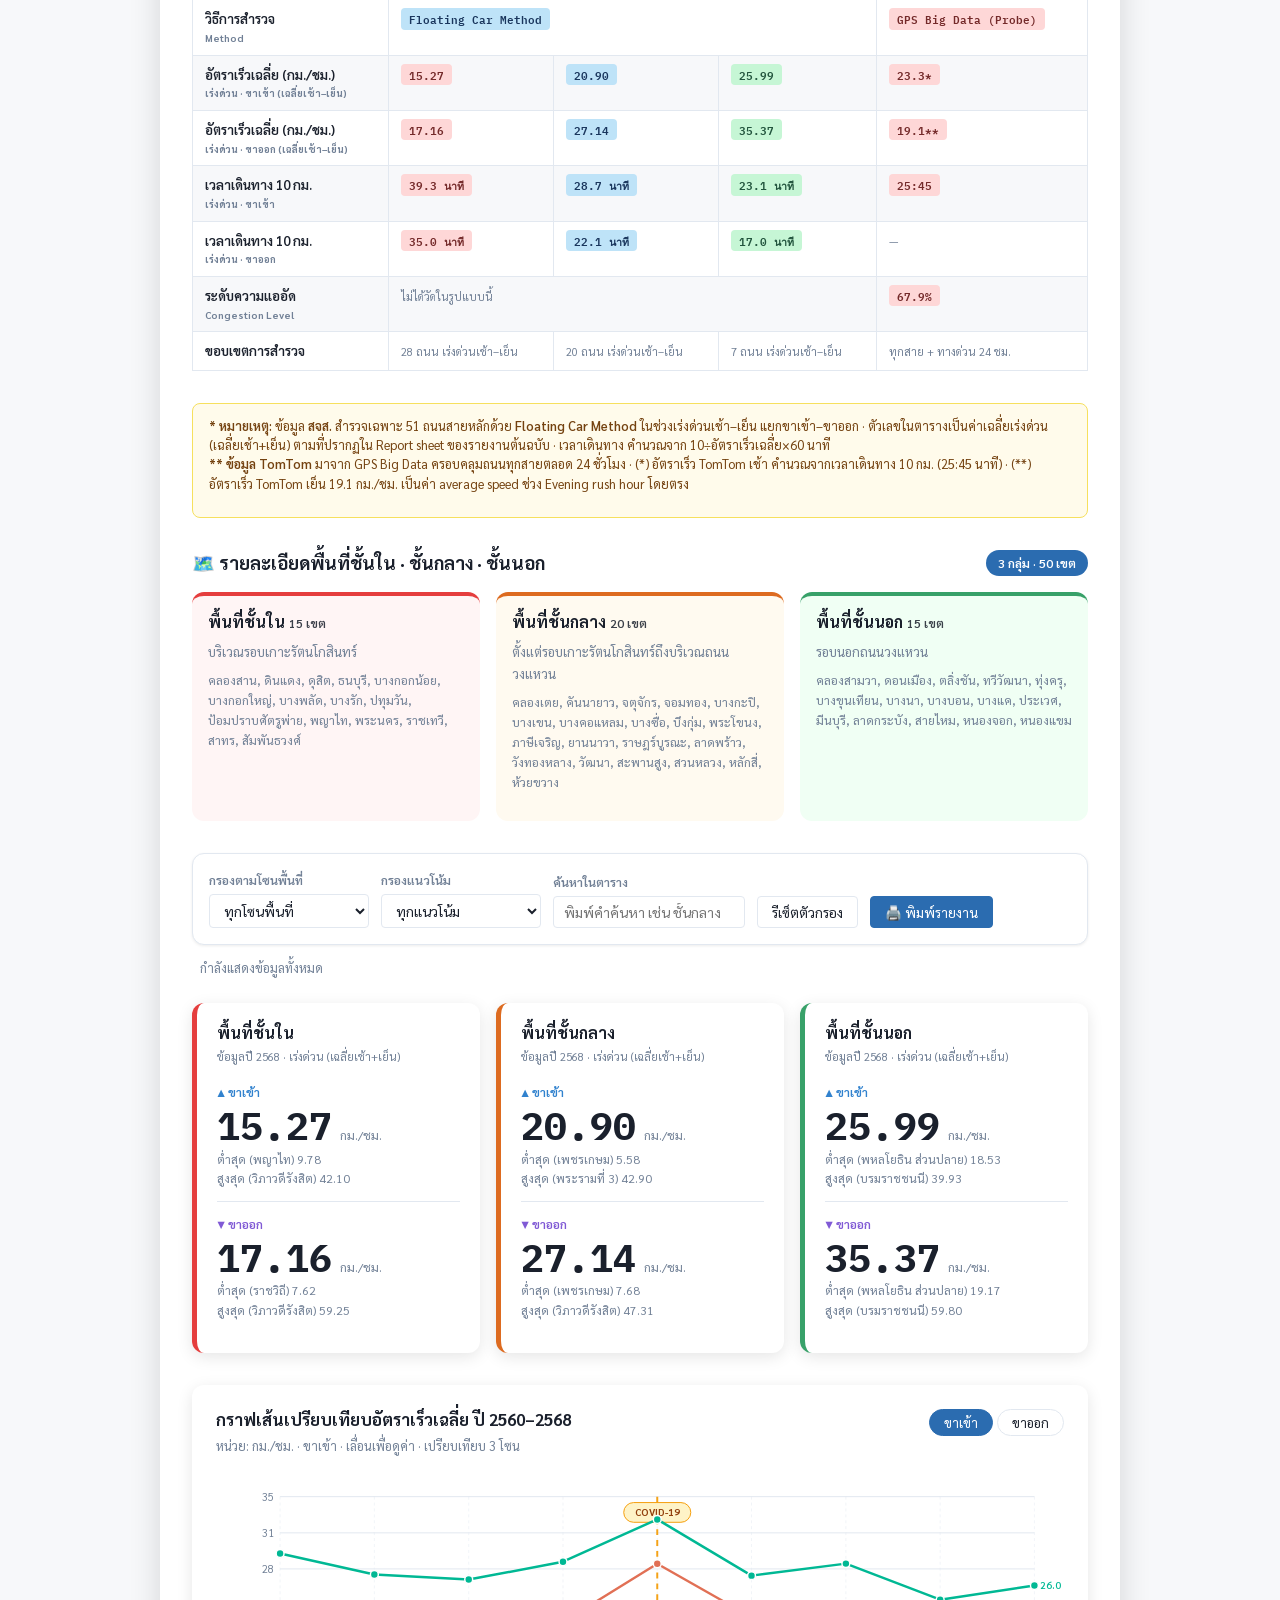
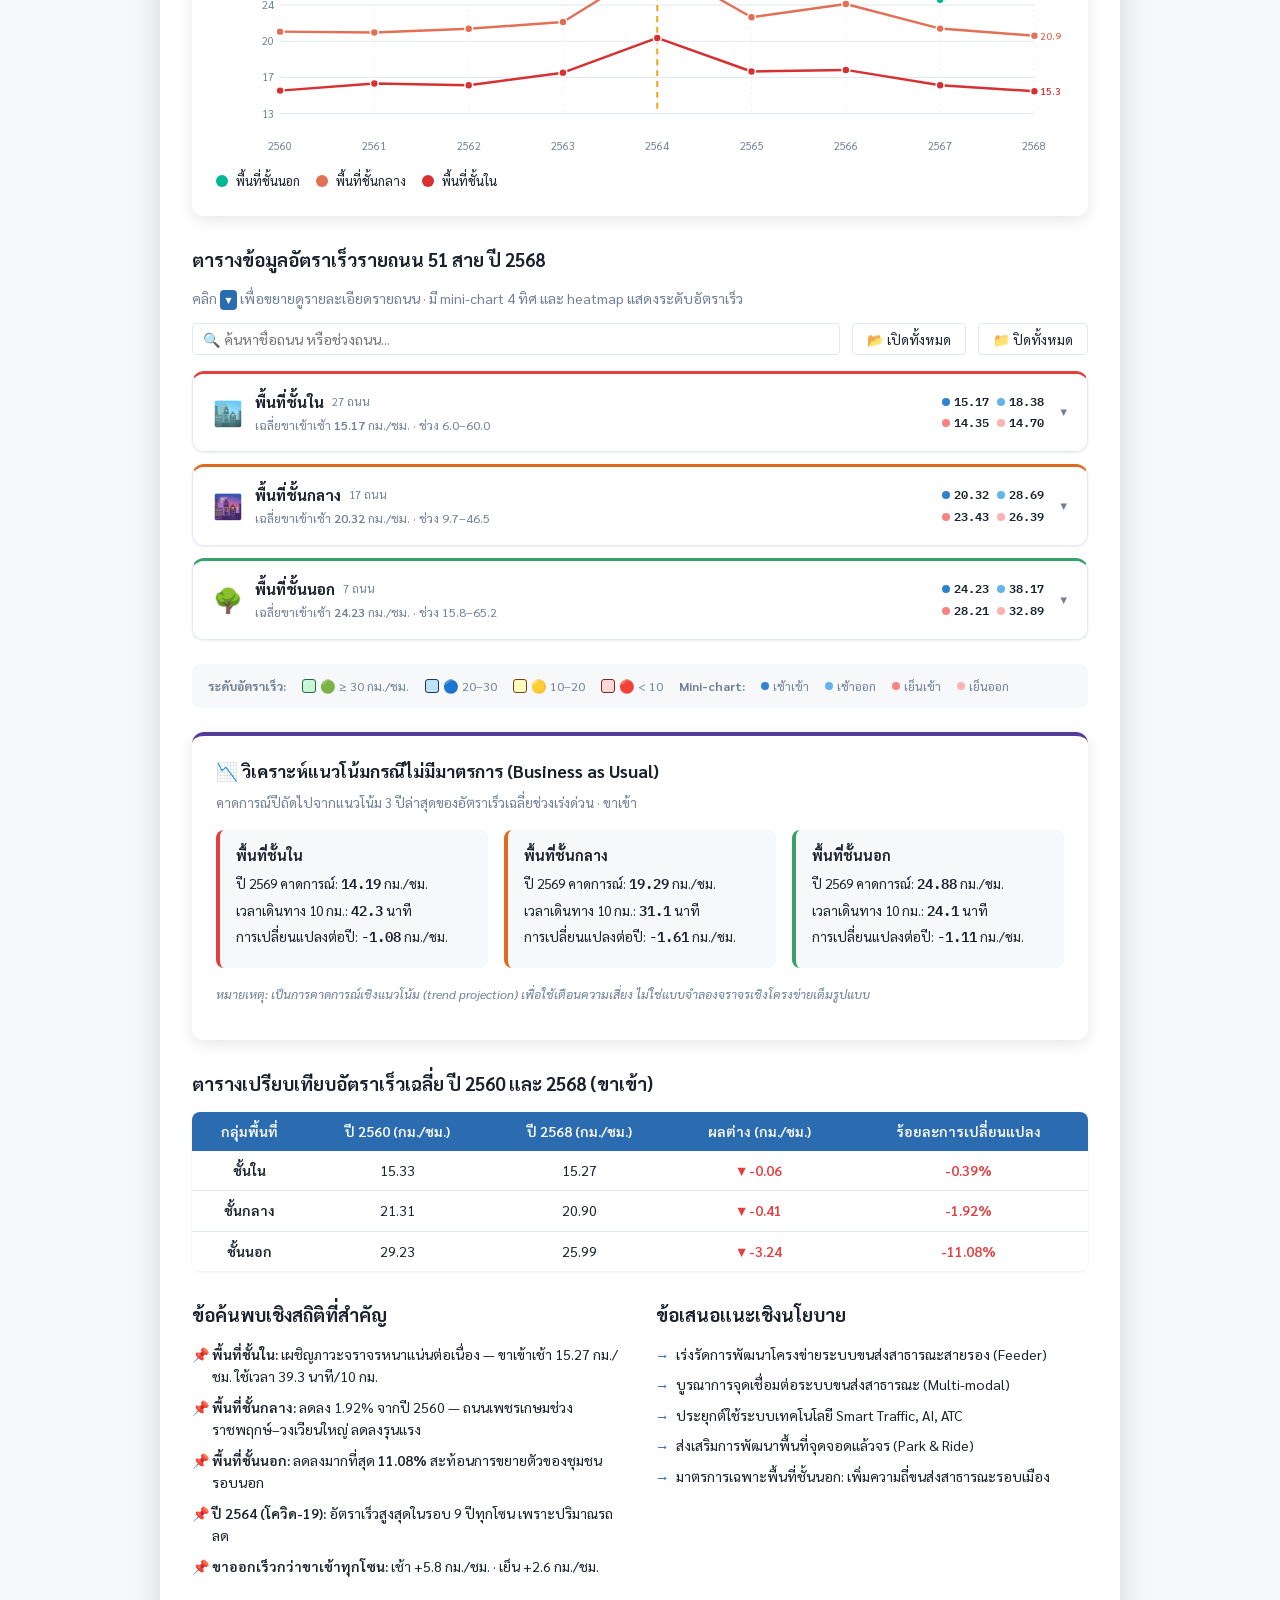
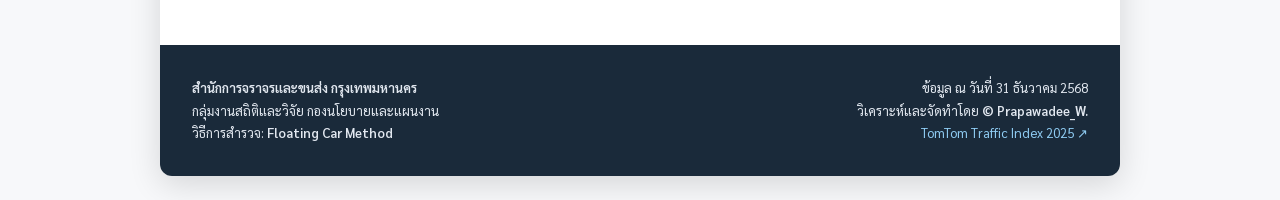
==== commit d05f738d: "feat: change font family to Sarabun for all text Agent-Logs-Url: https://github.com/BMA-Statistics-P" ====
--- a/index.html
+++ b/index.html
@@ -35,8 +35,8 @@
 <!-- ════════════════ Fonts ════════════════ -->
 <link rel="preconnect" href="https://fonts.googleapis.com">
 <link rel="preconnect" href="https://fonts.gstatic.com" crossorigin>
-<!-- Sarabun for all text elements -->
-<link href="https://fonts.googleapis.com/css2?family=Sarabun:ital,wght@0,300;0,400;0,500;0,600;0,700;0,800;1,400;1,700&display=swap" rel="stylesheet">
+<!-- Sarabun for all text, IBM Plex Mono for numbers -->
+<link href="https://fonts.googleapis.com/css2?family=Sarabun:wght@300;400;500;600;700;800&family=IBM+Plex+Mono:wght@400;500;600;700&display=swap" rel="stylesheet">
 <link rel="stylesheet" href="assets/styles.css">
 
 <!-- ════════════════ Schema.org JSON-LD ════════════════ -->
--- a/assets/styles.css
+++ b/assets/styles.css
@@ -6,7 +6,7 @@
 :root {
   --font-body: 'Sarabun', sans-serif;
   --font-head: 'Sarabun', sans-serif;
-  --font-mono: 'Sarabun', sans-serif;
+  --font-mono: 'IBM Plex Mono', monospace;
 
   --clr-bg:         #f7f8fa;
   --clr-canvas:     #ffffff;
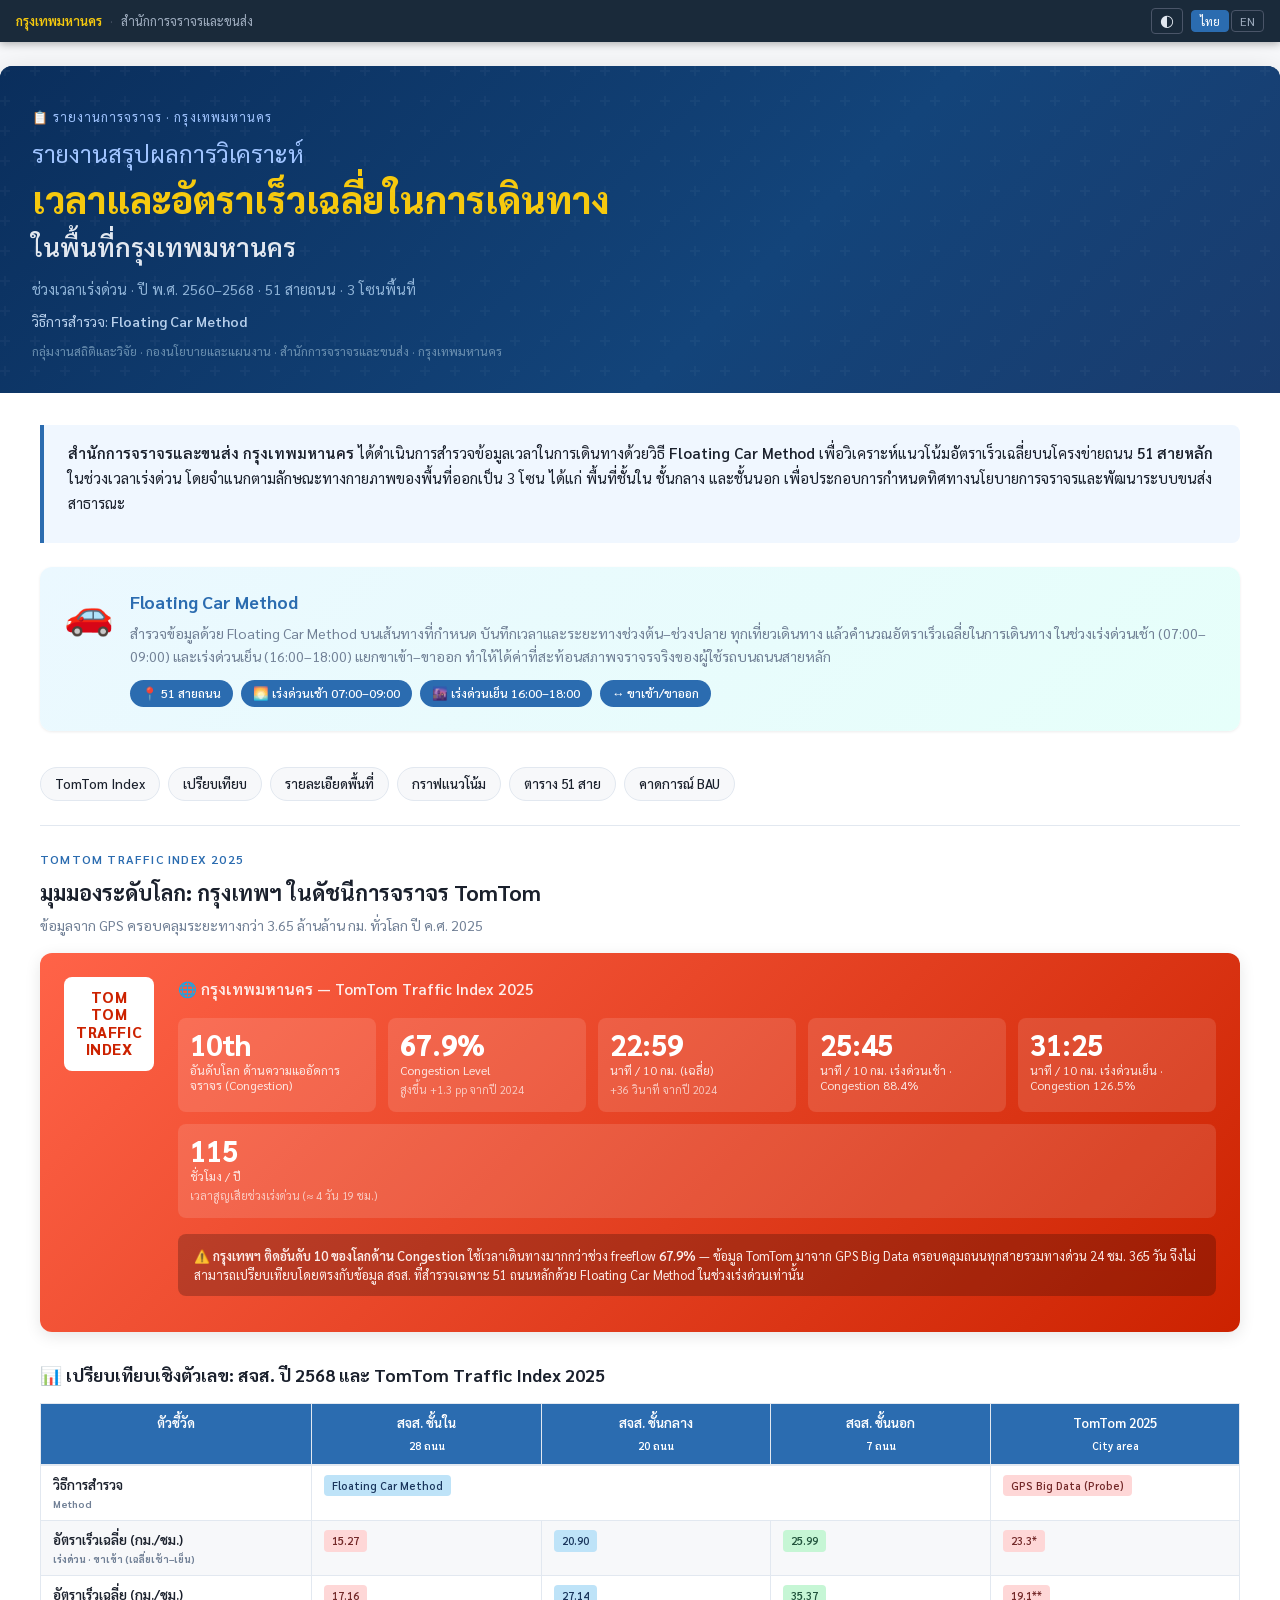
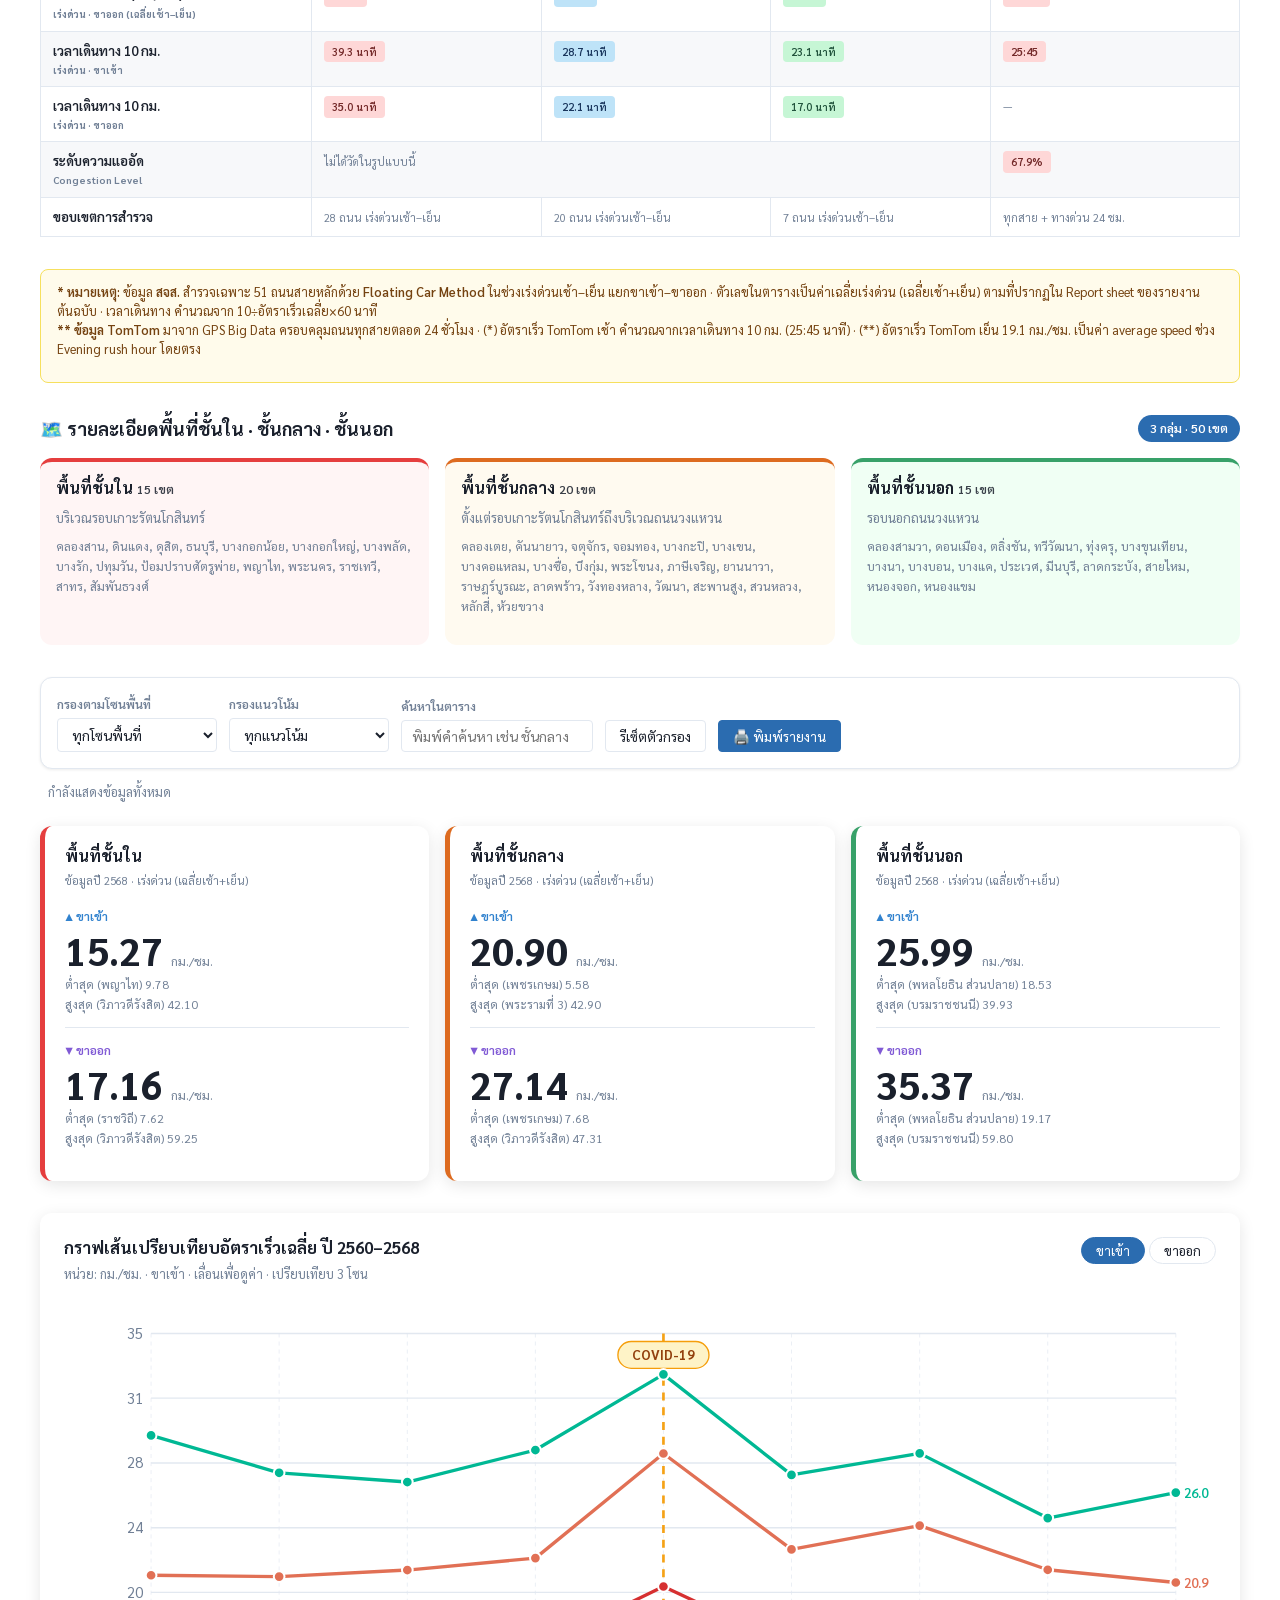
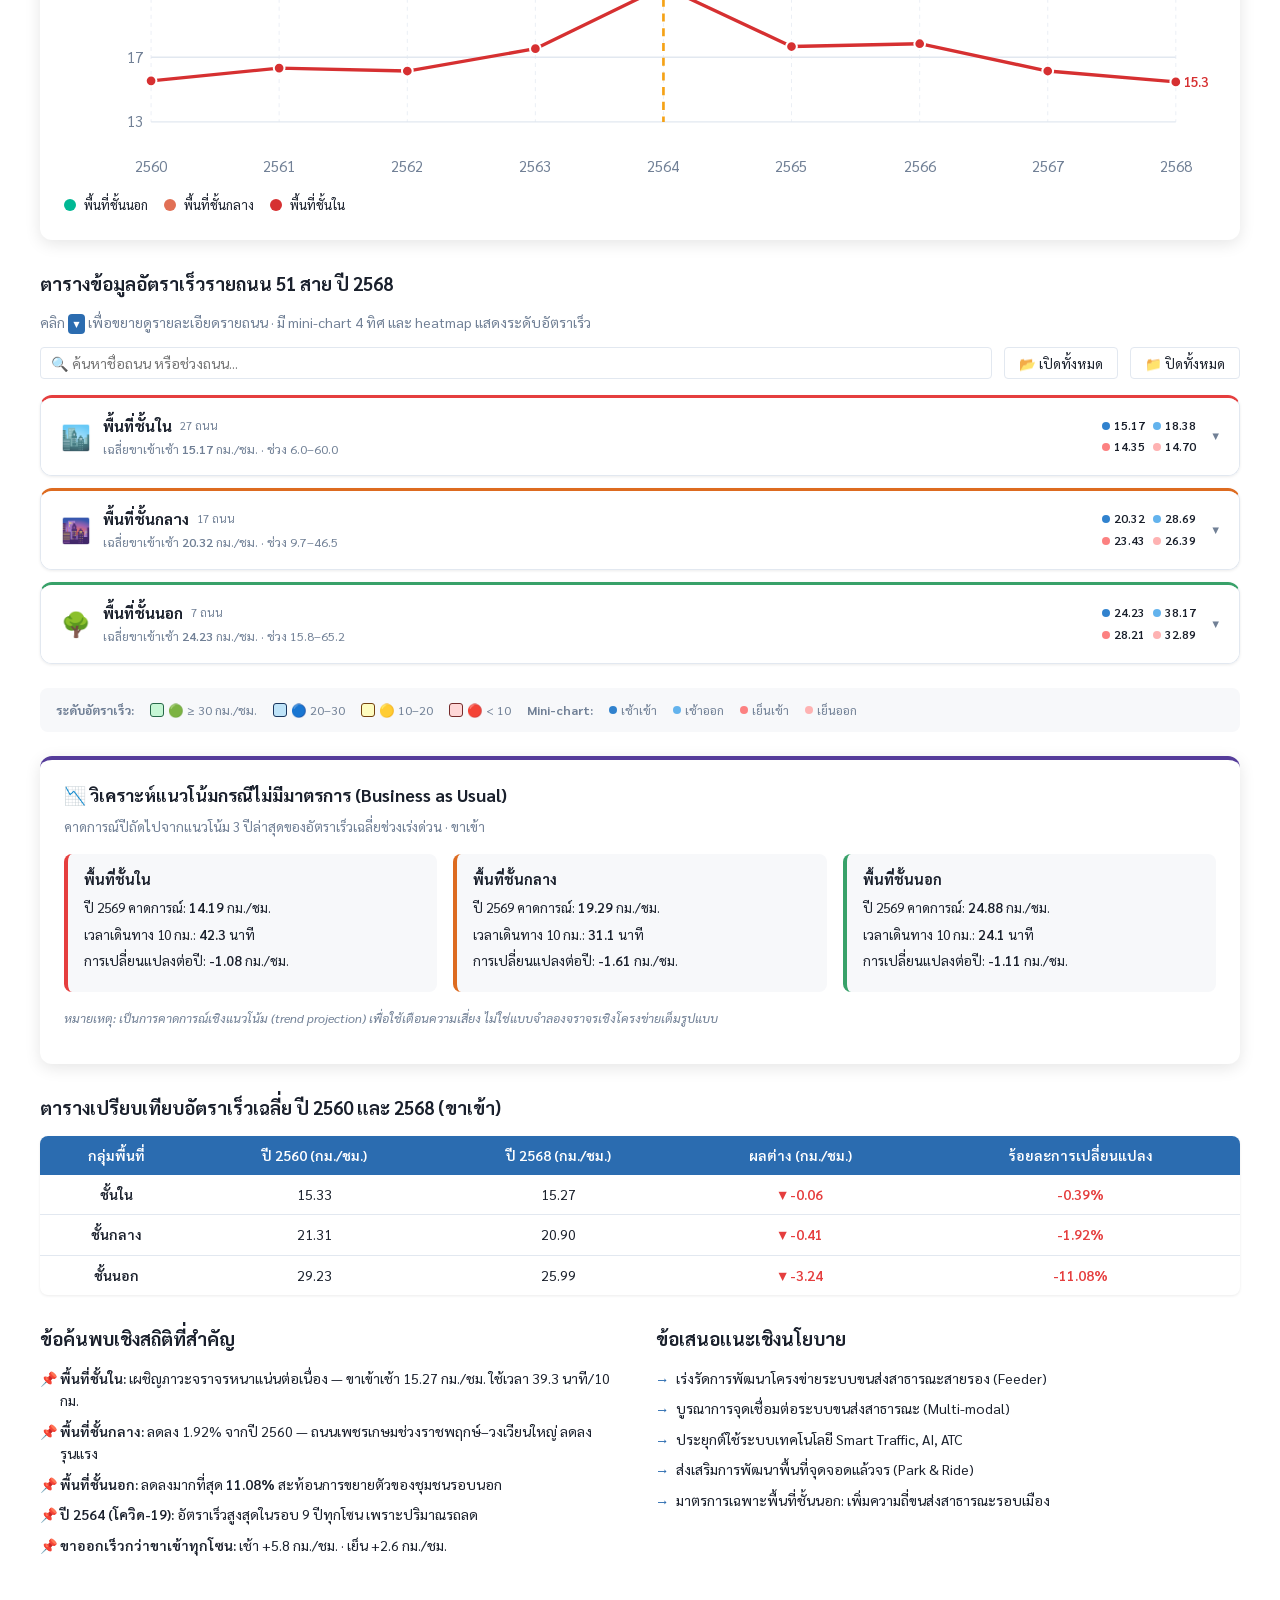
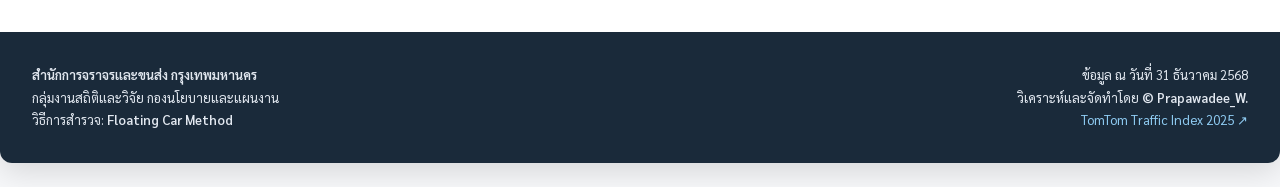
==== commit feaa0a97: "Increase height of trend chart SVG element" ====
--- a/index.html
+++ b/index.html
@@ -35,8 +35,8 @@
 <!-- ════════════════ Fonts ════════════════ -->
 <link rel="preconnect" href="https://fonts.googleapis.com">
 <link rel="preconnect" href="https://fonts.gstatic.com" crossorigin>
-<!-- Sarabun for all text, IBM Plex Mono for numbers -->
-<link href="https://fonts.googleapis.com/css2?family=Sarabun:wght@300;400;500;600;700;800&family=IBM+Plex+Mono:wght@400;500;600;700&display=swap" rel="stylesheet">
+<!-- Editorial: Noto Serif Display for headlines, IBM Plex Sans Thai for body, IBM Plex Mono for numbers -->
+<link href="https://fonts.googleapis.com/css2?family=Noto+Serif+Display:ital,wght@0,400;0,600;0,700;0,800;0,900;1,400;1,700&family=IBM+Plex+Sans+Thai:wght@300;400;500;600;700&family=IBM+Plex+Mono:wght@400;500;600;700&family=Sarabun:wght@300;400;500;600;700;800&display=swap" rel="stylesheet">
 <link rel="stylesheet" href="assets/styles.css">
 
 <!-- ════════════════ Schema.org JSON-LD ════════════════ -->
@@ -383,7 +383,7 @@
     </div>
   </div>
   <div class="line-wrap">
-    <svg id="trend-chart" width="100%" viewBox="0 0 860 290" role="img" aria-label="Annual average speed trend 2017–2025"></svg>
+    <svg id="trend-chart" width="100%" viewBox="0 0 860 360" role="img" aria-label="Annual average speed trend 2017–2025"></svg>
   </div>
   <div class="line-legend">
     <span class="legend-item"><span class="legend-dot" style="background:#00b894"></span><span data-i18n="legOuter">พื้นที่ชั้นนอก</span></span>
--- a/assets/styles.css
+++ b/assets/styles.css
@@ -6,7 +6,7 @@
 :root {
   --font-body: 'Sarabun', sans-serif;
   --font-head: 'Sarabun', sans-serif;
-  --font-mono: 'IBM Plex Mono', monospace;
+  --font-mono: 'Sarabun', monospace;
 
   --clr-bg:         #f7f8fa;
   --clr-canvas:     #ffffff;
@@ -134,7 +134,7 @@
   box-shadow: 0 2px 8px rgba(0,0,0,.3);
 }
 .utility-inner {
-  max-width: 960px;
+  max-width: 1400px;
   margin: 0 auto;
   padding: var(--sp-2) var(--sp-4);
   display: flex;
@@ -185,7 +185,7 @@
 
 /* ── A4 canvas ── */
 .a4-canvas {
-  max-width: 960px;
+  max-width: 1400px;
   margin: var(--sp-6) auto;
   background: var(--clr-canvas);
   border-radius: var(--radius-lg);
@@ -194,7 +194,10 @@
 }
 
 .a4-body {
-  padding: var(--sp-6) var(--sp-8);
+  padding: var(--sp-8) var(--sp-10);
+}
+@media (max-width: 1200px) {
+  .a4-body { padding: var(--sp-6) var(--sp-8); }
 }
 @media (max-width: 768px) {
   .a4-body { padding: var(--sp-4); }
@@ -401,7 +404,13 @@
   border-radius: var(--radius-md);
   padding: var(--sp-3);
 }
-.tomtom-value { font-size: 1.8rem; font-weight: 800; font-family: var(--font-mono); line-height: 1; margin-bottom: 4px; }
+.tomtom-value {
+  font-size: 1.8rem;
+  font-weight: 800;
+  font-family: var(--font-mono);
+  line-height: 1;
+  margin-bottom: 4px;
+}
 .tomtom-label { font-size: 0.75rem; opacity: 0.85; line-height: 1.3; }
 .tomtom-sub-label { font-size: 0.7rem; opacity: 0.65; margin-top: 3px; }
 .tomtom-note {
@@ -675,6 +684,7 @@
   transform: translateY(4px);
   transition: opacity 0.12s ease, transform 0.12s ease;
   z-index: 2;
+  font-family: var(--font-body);
 }
 
 .trend-tooltip.is-visible {
@@ -802,7 +812,11 @@
 .zsm-dot.am-out { background: #63b3ed; }
 .zsm-dot.pm-in  { background: #fc8181; }
 .zsm-dot.pm-out { background: #feb2b2; }
-.zsm-val { font-family: var(--font-mono); font-weight: 600; font-size: 0.75rem; }
+.zsm-val {
+  font-family: var(--font-mono);
+  font-weight: 600;
+  font-size: 0.75rem;
+}
 
 .zone-chevron {
   font-size: 0.7rem;
@@ -914,6 +928,7 @@
   gap: var(--sp-4);
   margin-bottom: var(--sp-4);
 }
+@media (max-width: 1200px) { .scenario-grid { grid-template-columns: 1fr 1fr; } }
 @media (max-width: 768px) { .scenario-grid { grid-template-columns: 1fr; } }
 
 .scenario-item {
@@ -1050,4 +1065,3 @@
   [data-theme="dark"] { --clr-bg: #fff; --clr-canvas: #fff; --clr-text: #000; }
   a[href]::after { content: ""; }
 }
-
